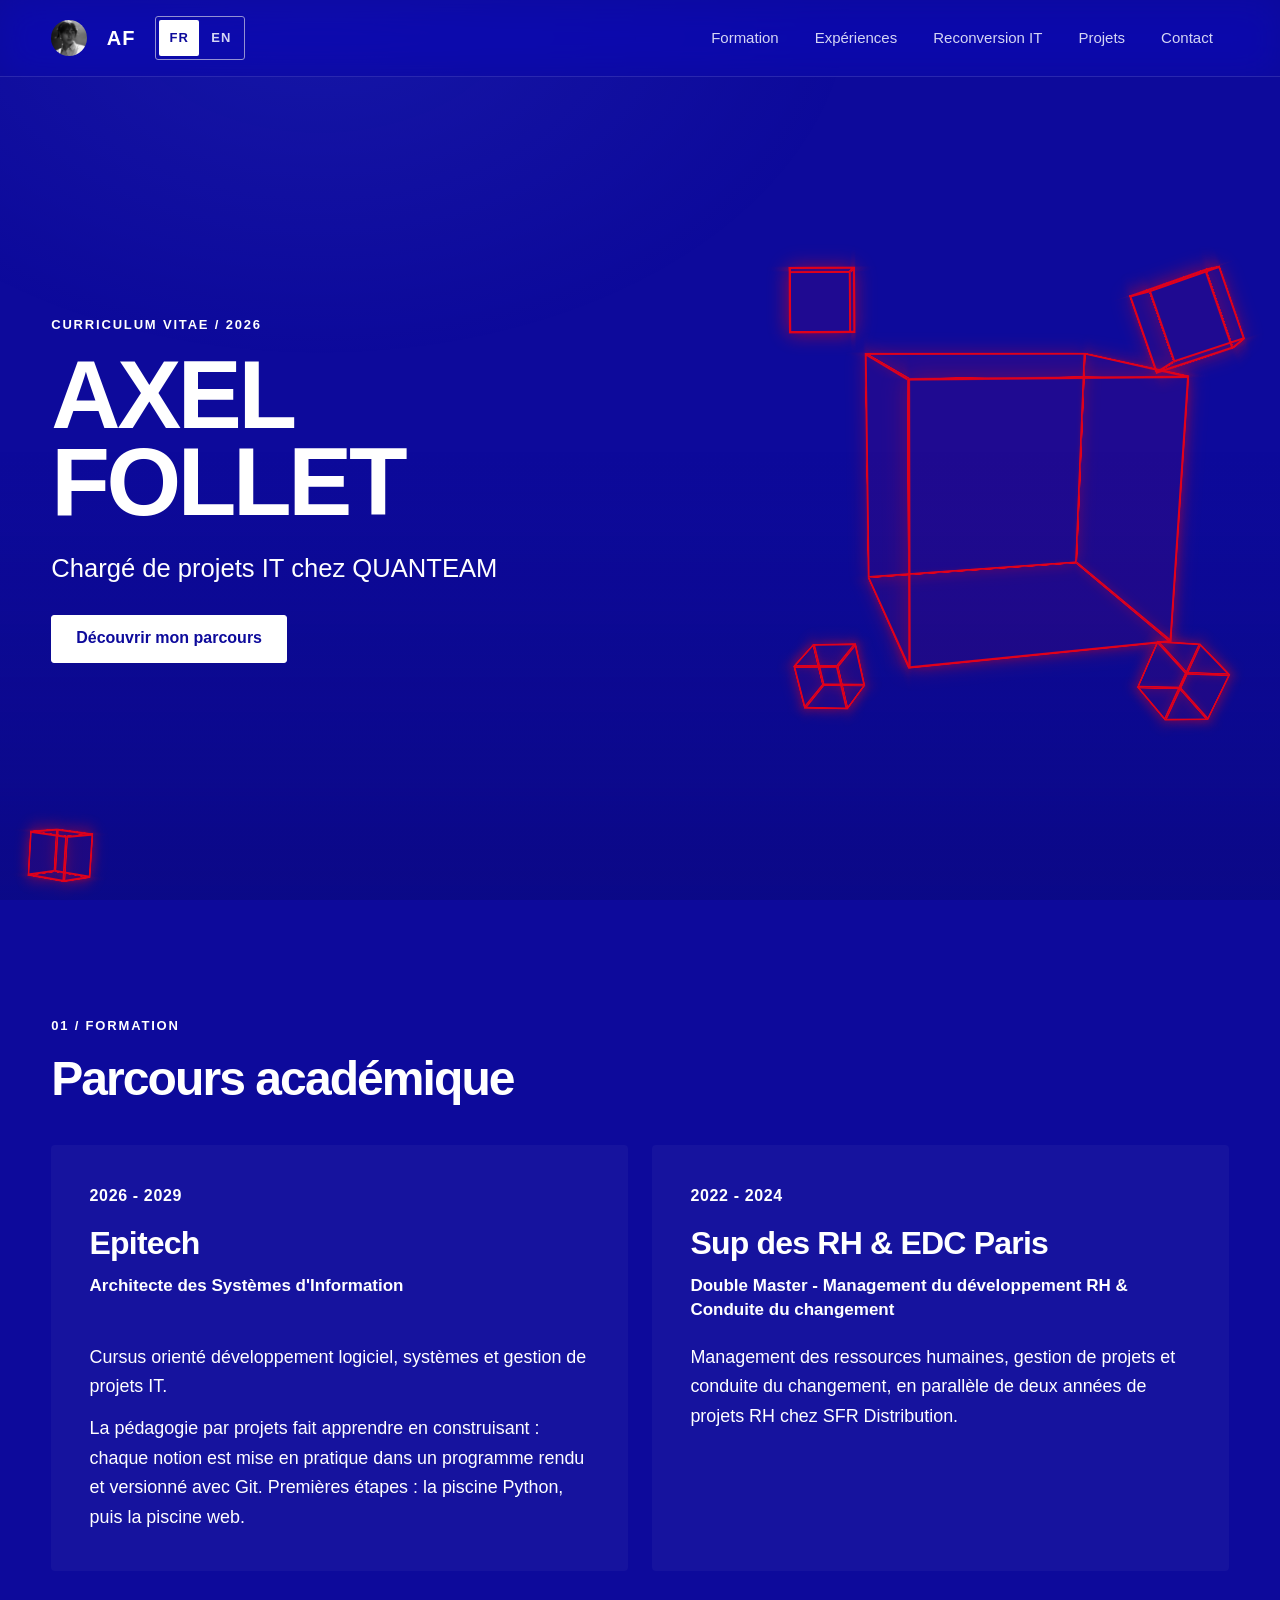
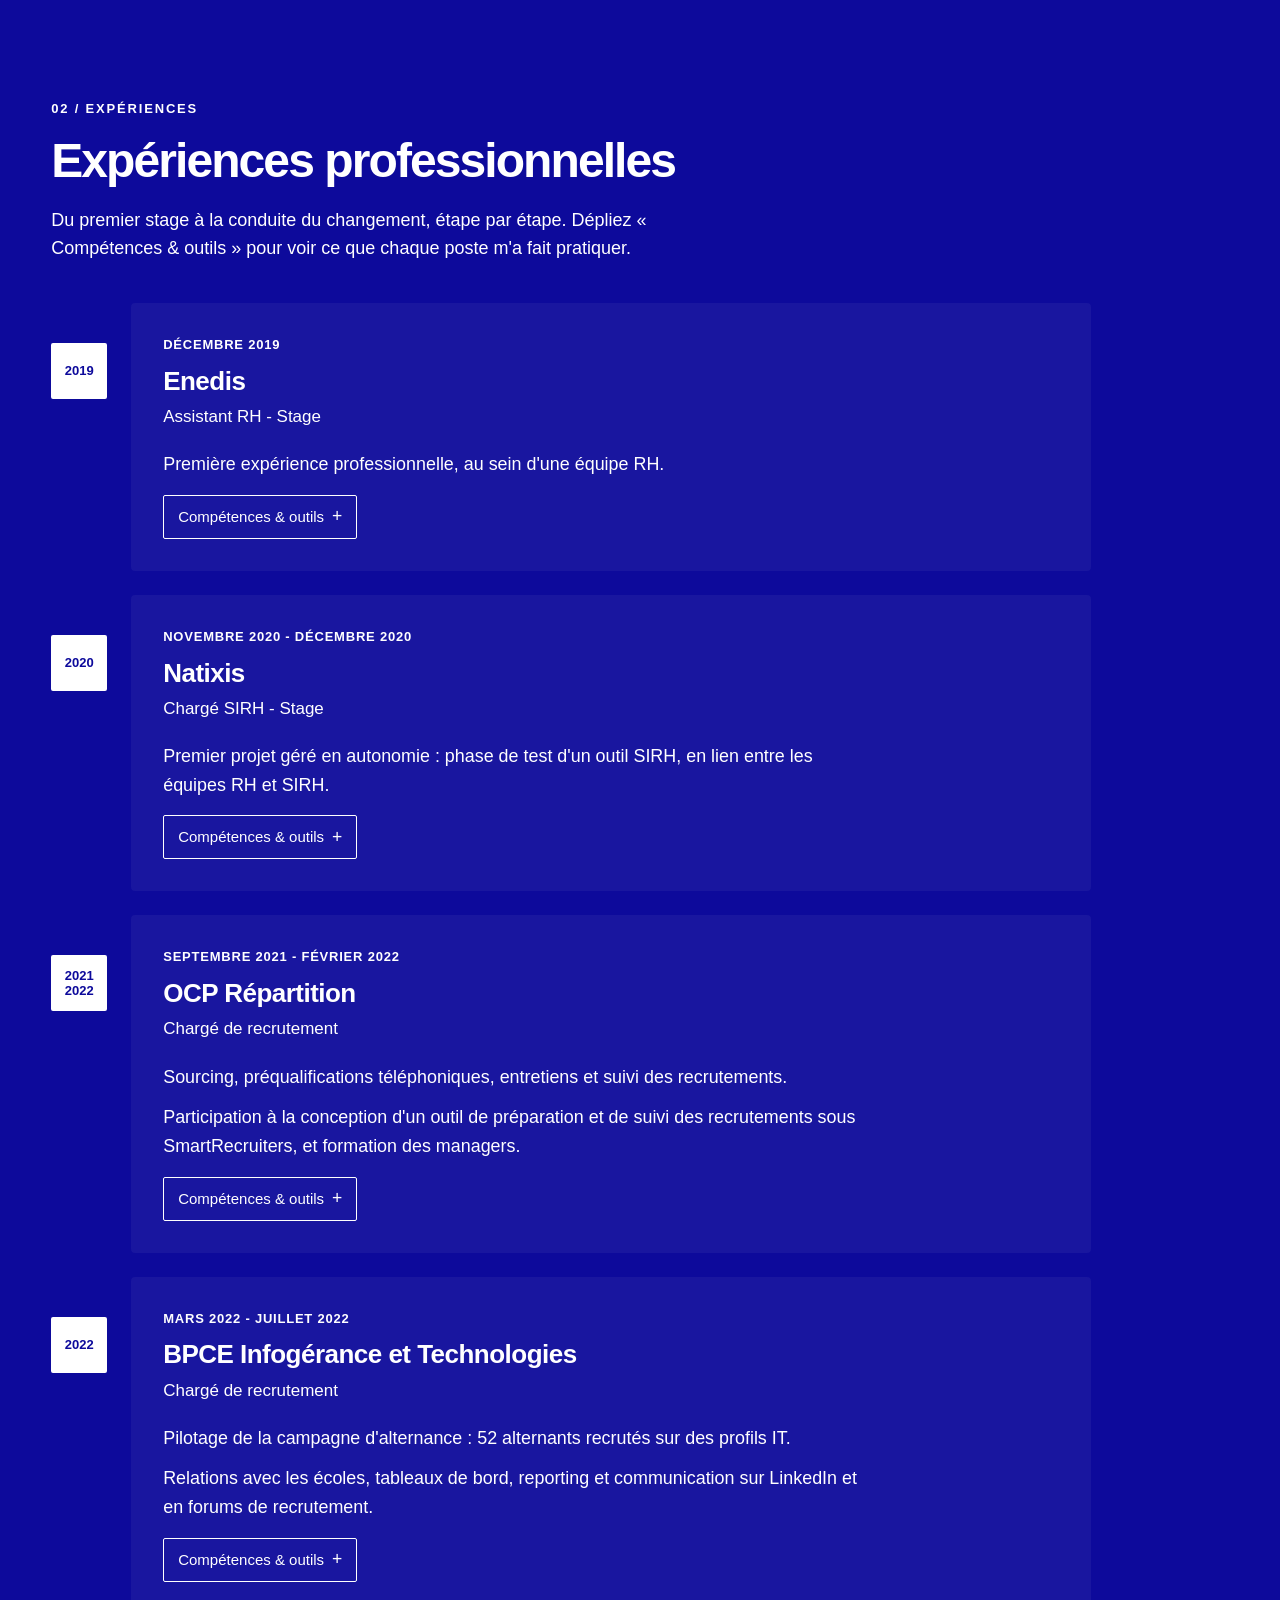
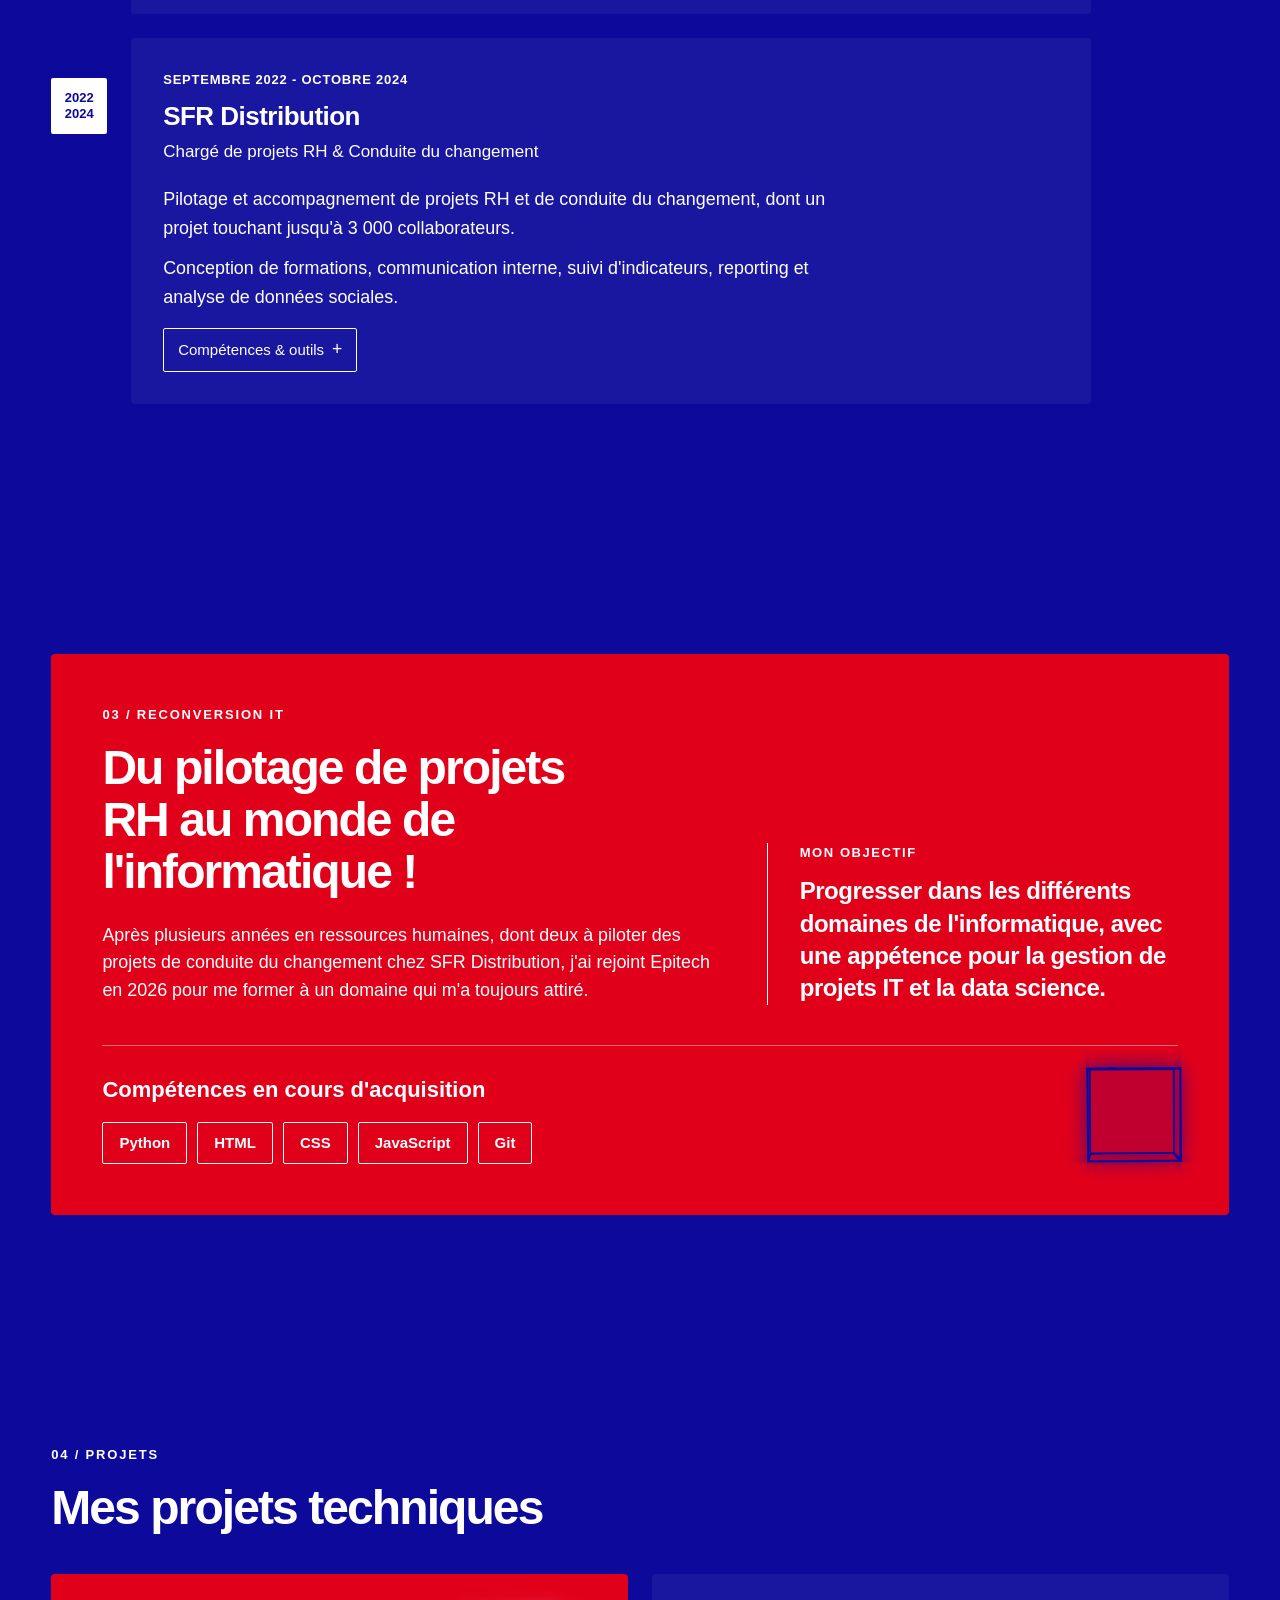
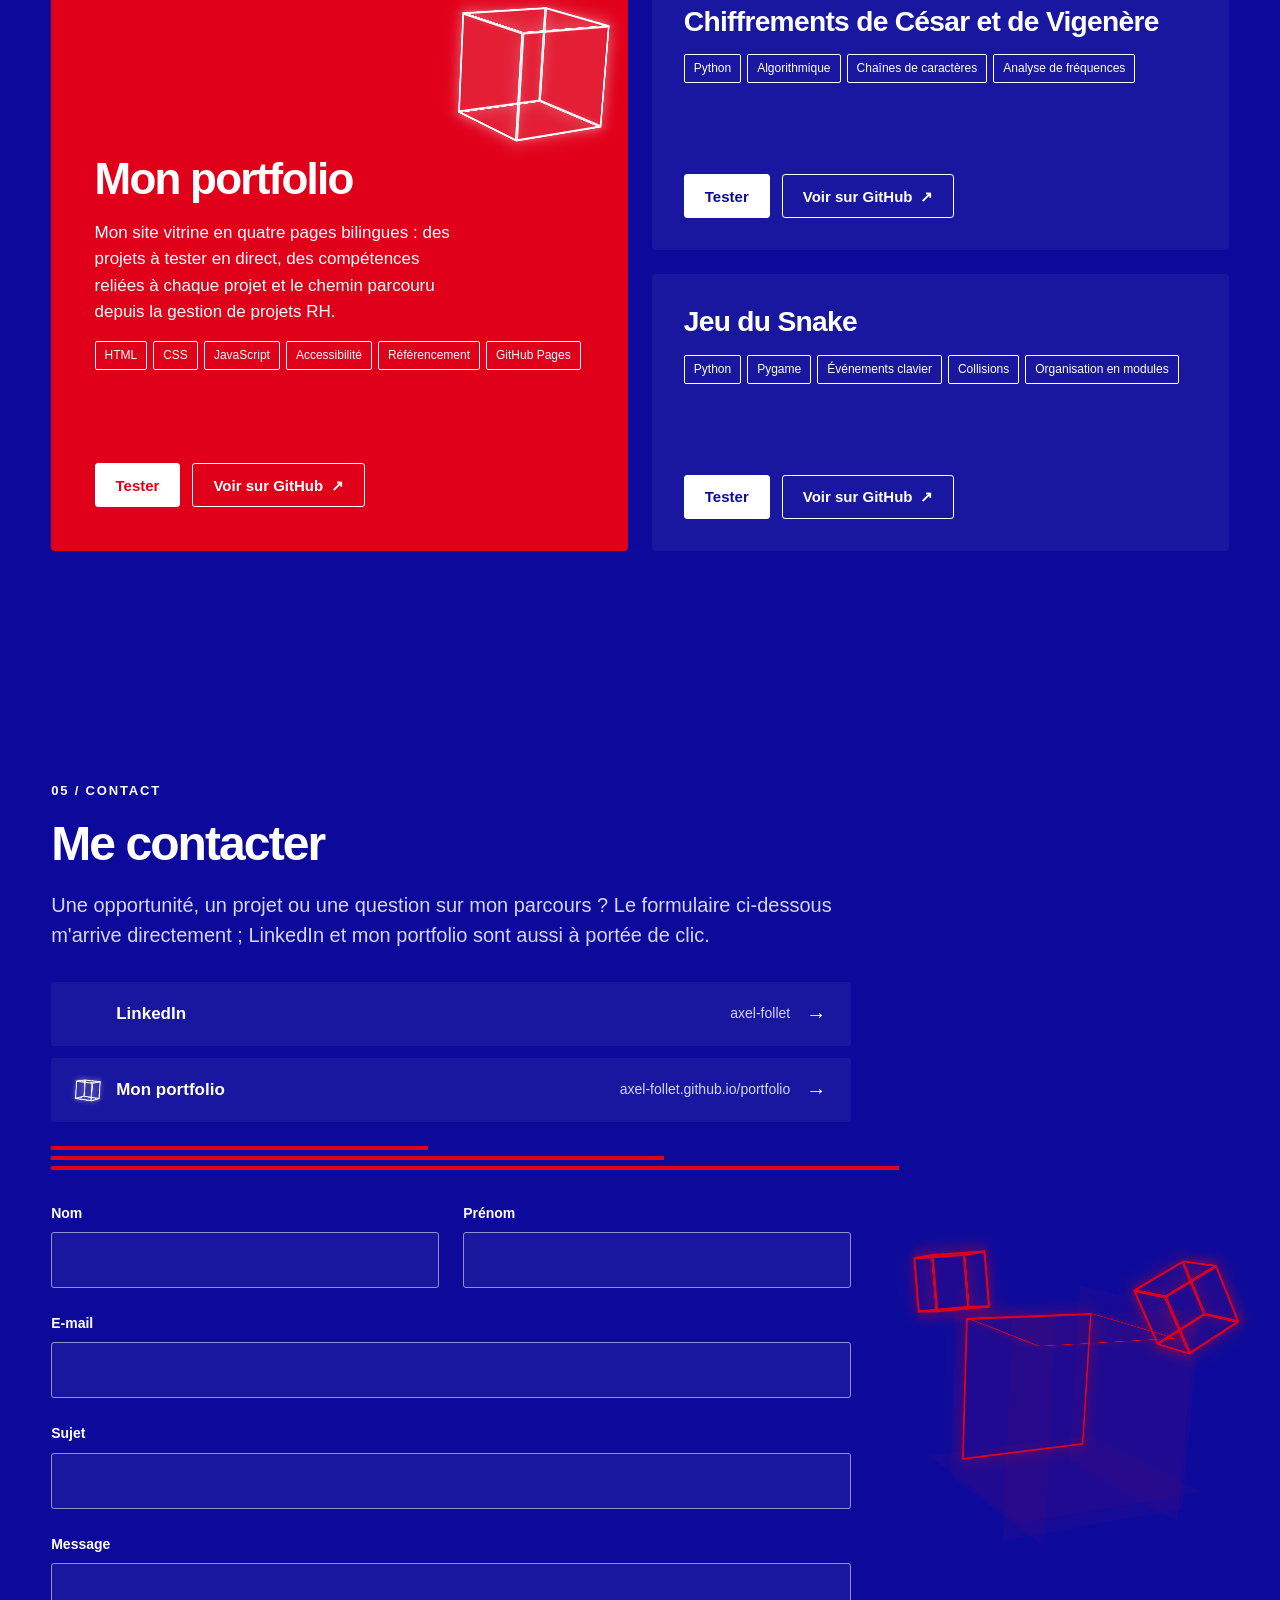
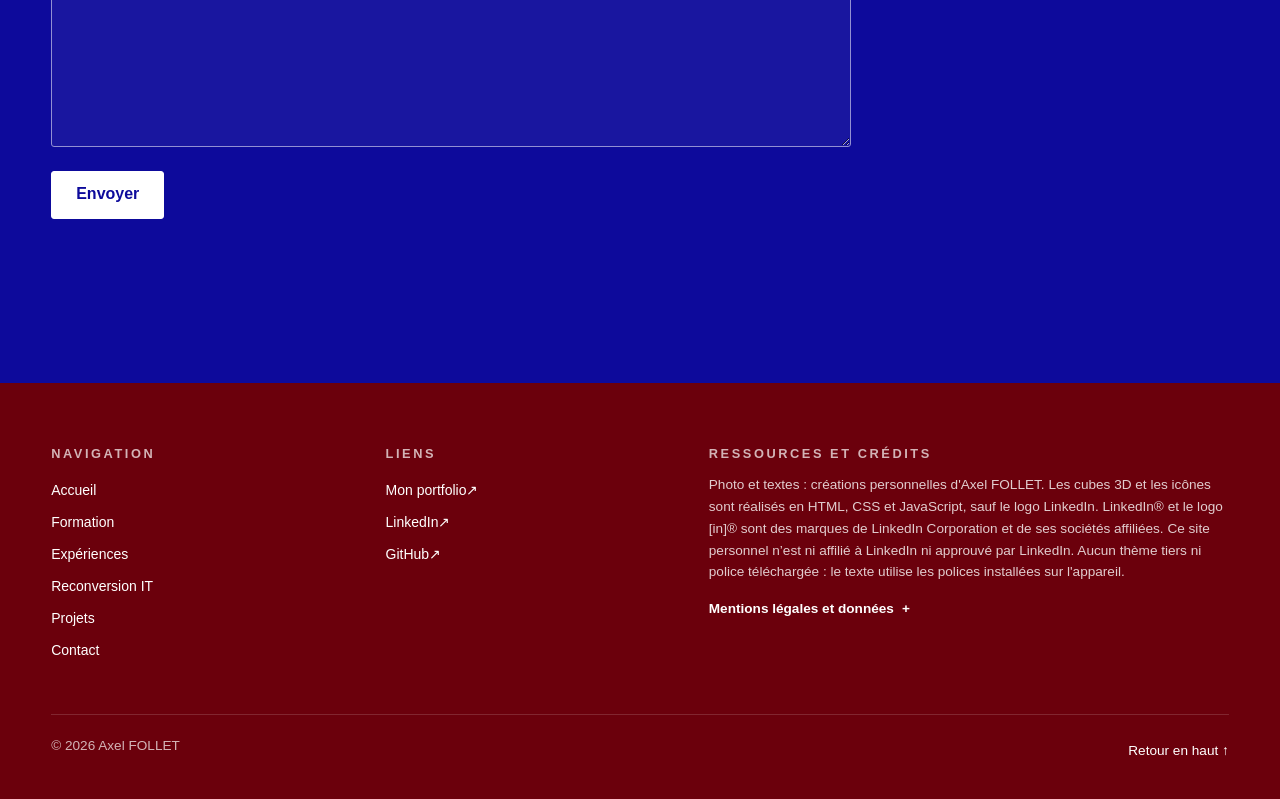
==== index.html @ 4ddd71fc "v3.0" ====
<!doctype html>
<html lang="fr">

<head>    <!-- Repères : les id servent aux ancres et à ARIA ; les classes BEM servent au style. Les attributs data-* transmettent des paramètres aux modules JavaScript. -->

    <meta charset="UTF-8">
    <meta name="viewport" content="width=device-width, initial-scale=1.0">

    <!-- Référencement : description, page canonique et version dans l'autre langue -->
    <meta name="description" content="CV d’Axel FOLLET : parcours de la gestion de projets RH vers l’informatique, expériences, compétences, projets et contact.">
    <meta name="author" content="Axel FOLLET">
    <link rel="icon" href="assets/images/favicon.svg" type="image/svg+xml">
    <link rel="canonical" href="https://axel-follet.github.io/website_resume/index.html">
    <link rel="alternate" hreflang="fr" href="https://axel-follet.github.io/website_resume/index.html">
    <link rel="alternate" hreflang="en" href="https://axel-follet.github.io/website_resume/index-en.html">

    <!-- Aperçu lors du partage du lien (Open Graph) -->
    <meta property="og:type" content="website">
    <meta property="og:title" content="Axel FOLLET | Curriculum Vitae">
    <meta property="og:description" content="CV d’Axel FOLLET : parcours de la gestion de projets RH vers l’informatique, expériences, compétences, projets et contact.">
    <meta property="og:url" content="https://axel-follet.github.io/website_resume/index.html">
    <meta property="og:image" content="https://axel-follet.github.io/website_resume/assets/images/share.png">
    <meta property="og:image:width" content="1200">
    <meta property="og:image:height" content="630">
    <meta property="og:image:alt" content="CV d'Axel FOLLET : Des projets RH aux projets IT : même rigueur, nouveaux outils.">
    <meta name="twitter:card" content="summary_large_image">

    <!-- Ordre de la cascade : base, composants, adaptations responsive, fenêtre des jeux, puis préférences d'accessibilité. -->
    <link rel="stylesheet" href="css/base.css">
    <link rel="stylesheet" href="css/buttons.css">
    <link rel="stylesheet" href="css/navigation.css">
    <link rel="stylesheet" href="css/home.css">
    <link rel="stylesheet" href="css/cubes.css">
    <link rel="stylesheet" href="css/education.css">
    <link rel="stylesheet" href="css/experience.css">
    <link rel="stylesheet" href="css/career.css">
    <link rel="stylesheet" href="css/projects.css">
    <link rel="stylesheet" href="css/contact.css">
    <link rel="stylesheet" href="css/human-check.css">
    <link rel="stylesheet" href="css/footer.css">
    <link rel="stylesheet" href="css/responsive.css">
    <link rel="stylesheet" href="css/game-modal.css" media="(min-width: 1025px)">
    <link rel="stylesheet" href="css/preferences.css">
    <!-- type=module active import/export et attend l'analyse du HTML ; main.js initialise les interactions des deux langues. -->
    <script type="module" src="js/main.js"></script>

    <title>Axel FOLLET | Curriculum Vitae</title>
</head>

<body class="page">

    <!-- Lien caché qui apparaît au premier appui sur Tab : saute la navigation -->
    <a class="skip-link" href="#main">Aller au contenu</a>

    <!-- -------------------- NAVIGATION -------------------- -->

    <header class="site-header">

        <!-- Le bouton met à jour aria-expanded ; aria-controls désigne le conteneur des liens. navigation--open commande leur visibilité. -->
        <nav class="navigation">

            <button
                class="navigation__toggle"
                type="button"
                aria-label="Ouvrir le menu de navigation"
                aria-expanded="false"
                aria-controls="navigation-links"
            >
                <span class="navigation__toggle-icon" aria-hidden="true">
                    <span></span>
                    <span></span>
                    <span></span>
                </span>
            </button>

            <!-- Identité : photo + initiales + choix langue -->
            <div class="navigation__identity">

                <img
                    src="assets/images/profile-small.png"
                    alt="Photo de profil Axel FOLLET" width="80" height="80"
                >

                <a href="#home">AF</a>

                <div class="language-switch" role="group" aria-label="Choisir la langue">
                    <span class="language-switch__option language-switch__option--active" lang="fr" aria-current="true">FR</span>
                    <a class="language-switch__option" href="index-en.html" hreflang="en" lang="en" aria-label="English">EN</a>

                </div>

            </div>


            <!-- Liens vers les différentes sections -->
            <div class="navigation__links" id="navigation-links">

                <a href="#formation">Formation</a>
                <a href="#experience">Expériences</a>
                <a href="#reconversion">Reconversion IT</a>
                <a href="#projects">Projets</a>
                <a href="#contact">Contact</a>

            </div>

        </nav>

    </header>


    <!-- -------------------- CONTENU PRINCIPAL -------------------- -->

    <main id="main">


        <!-- -------------------- ACCUEIL -------------------- -->

        <section id="home" class="home">

            <!-- Partie texte principale -->
            <div class="home__text">

                <p class="eyebrow">CURRICULUM VITAE / 2026</p>

                <h1>
                    Axel<br>
                    FOLLET
                </h1>

                <h2>
                    Chargé de projets IT chez QUANTEAM
                </h2>


                <div class="button-group">
                    <a class="button button--primary" href="#formation">Découvrir mon parcours</a>
                </div>

            </div>


            <!-- -------------------- FIGURE 3D ACCUEIL -------------------- -->

            <!-- Les cubes combinent un bloc réutilisable, ses variantes de taille/couleur et son placement. data-speed fixe la vitesse et data-phase l'orientation initiale ; JavaScript crée les six faces. -->
            <div class="home__cubes">

                <!-- Cube principal -->
                <button
                    class="cube cube--large cube--red home__cube--main home__cube"
                    type="button"
                    aria-label="Faire tourner le cube principal"
                    data-speed="16"
                    data-phase="0"
                ></button>


                <!-- Petits cubes autour du cube principal -->
                <span
                    class="cube cube--small cube--red home__cube--satellite-1 home__cube"
                    aria-hidden="true"
                    data-speed="21"
                    data-phase="70"
                ></span>

                <span
                    class="cube cube--small cube--red home__cube--satellite-2 home__cube"
                    aria-hidden="true"
                    data-speed="18"
                    data-phase="150"
                ></span>

                <span
                    class="cube cube--tiny cube--red home__cube--satellite-3 home__cube"
                    aria-hidden="true"
                    data-speed="23"
                    data-phase="220"
                ></span>

                <span
                    class="cube cube--tiny cube--red home__cube--satellite-4 home__cube"
                    aria-hidden="true"
                    data-speed="19"
                    data-phase="290"
                ></span>

            </div>


            <!-- Cube de transition, en bas à gauche de la section -->
            <span
                class="cube cube--tiny cube--red cube--transition"
                aria-hidden="true"
                data-speed="13"
                data-phase="40"
            ></span>

        </section>


        <!-- -------------------- FORMATION -------------------- -->

        <section id="formation" class="education">



            <p class="eyebrow">01 / FORMATION</p>

            <h2 class="section-title">Parcours académique</h2>

            <div class="education__list">

                <article class="education__card">

                    <p class="education__date">2026 - 2029</p>

                    <h3 class="education__school">Epitech</h3>

                    <p class="education__degree">Architecte des Systèmes d'Information</p>

                    <p class="education__text">
                        Cursus orienté développement logiciel, systèmes et gestion de projets IT.
                    </p>

                    <p class="education__text">
                        La pédagogie par projets fait apprendre en construisant : chaque notion est mise en pratique dans un programme rendu et versionné avec Git. Premières étapes : la piscine Python, puis la piscine web.
                    </p>

                </article>

                <article class="education__card">

                    <p class="education__date">2022 - 2024</p>

                    <h3 class="education__school">Sup des RH & EDC Paris</h3>

                    <p class="education__degree">Double Master - Management du développement RH & Conduite du changement</p>

                    <p class="education__text">
                        Management des ressources humaines, gestion de projets et conduite du changement, en parallèle de deux années de projets RH chez SFR Distribution.
                    </p>

                </article>

            </div>


            <!-- Cube de transition, en bas à gauche de la section -->
            <span
                class="cube cube--tiny cube--red cube--transition"
                aria-hidden="true"
                data-speed="14"
                data-phase="180"
            ></span>

        </section>


        <!-- -------------------- EXPÉRIENCES -------------------- -->

        <section id="experience" class="experience">



            <p class="eyebrow">02 / EXPÉRIENCES</p>

            <h2 class="section-title">Expériences professionnelles</h2>

            <p class="section-intro">
                Du premier stage à la conduite du changement, étape par étape. Dépliez « Compétences & outils » pour voir ce que chaque poste m'a fait pratiquer.
            </p>

            <!-- Frise chronologique, comme la progression du portfolio : la flèche descend au fil du défilement (timeline.js). Chaque carré porte l'année de début, et celle de fin si elle diffère. -->
            <ol class="timeline">

                <li class="timeline__step" id="experience-enedis">

                    <span class="timeline__number" aria-hidden="true">2019</span>

                    <article class="timeline__content">

                        <p class="timeline__date">Décembre 2019</p>

                        <h3 class="timeline__title">Enedis</h3>

                        <p class="timeline__role">Assistant RH - Stage</p>

                        <p class="timeline__text">
                            Première expérience professionnelle, au sein d'une équipe RH.
                        </p>

                        <!-- Le bouton déplie la liste qu'il désigne (aria-controls) ; experience.js tient aria-expanded à jour. -->
                        <button class="timeline__toggle" type="button" aria-expanded="false" aria-controls="skills-enedis">Compétences & outils</button>

                        <ul class="timeline__skills" id="skills-enedis" hidden>
                            <li>Première expérience professionnelle</li>
                            <li>Insertion au domaine RH</li>
                        </ul>

                    </article>

                </li>

                <li class="timeline__step" id="experience-natixis">

                    <span class="timeline__number" aria-hidden="true">2020</span>

                    <article class="timeline__content">

                        <p class="timeline__date">Novembre 2020 - Décembre 2020</p>

                        <h3 class="timeline__title">Natixis</h3>

                        <p class="timeline__role">Chargé SIRH - Stage</p>

                        <p class="timeline__text">
                            Premier projet géré en autonomie : phase de test d'un outil SIRH, en lien entre les équipes RH et SIRH.
                        </p>

                        <!-- Le bouton déplie la liste qu'il désigne (aria-controls) ; experience.js tient aria-expanded à jour. -->
                        <button class="timeline__toggle" type="button" aria-expanded="false" aria-controls="skills-natixis">Compétences & outils</button>

                        <ul class="timeline__skills" id="skills-natixis" hidden>
                            <li>Premier projet géré en autonomie</li>
                            <li>Compréhension d'une phase test dans la création d'un outil</li>
                            <li>Lien entre l'équipe RH et SIRH</li>
                        </ul>

                    </article>

                </li>

                <li class="timeline__step" id="experience-ocp">

                    <span class="timeline__number" aria-hidden="true"><span>2021</span><span>2022</span></span>

                    <article class="timeline__content">

                        <p class="timeline__date">Septembre 2021 - Février 2022</p>

                        <h3 class="timeline__title">OCP Répartition</h3>

                        <p class="timeline__role">Chargé de recrutement</p>

                        <p class="timeline__text">
                            Sourcing, préqualifications téléphoniques, entretiens et suivi des recrutements.
                        </p>

                        <p class="timeline__text">
                            Participation à la conception d'un outil de préparation et de suivi des recrutements sous SmartRecruiters, et formation des managers.
                        </p>

                        <!-- Le bouton déplie la liste qu'il désigne (aria-controls) ; experience.js tient aria-expanded à jour. -->
                        <button class="timeline__toggle" type="button" aria-expanded="false" aria-controls="skills-ocp">Compétences & outils</button>

                        <ul class="timeline__skills" id="skills-ocp" hidden>
                            <li>Sourcing</li>
                            <li>SmartRecruiters</li>
                            <li>APEC</li>
                            <li>Pôle Emploi</li>
                            <li>Entretiens téléphoniques</li>
                            <li>Entretiens Microsoft Teams</li>
                            <li>Suivi des recrutements</li>
                            <li>Gestion administrative</li>
                            <li>Formation des managers</li>
                        </ul>

                    </article>

                </li>

                <li class="timeline__step" id="experience-bpce">

                    <span class="timeline__number" aria-hidden="true">2022</span>

                    <article class="timeline__content">

                        <p class="timeline__date">Mars 2022 - Juillet 2022</p>

                        <h3 class="timeline__title">BPCE Infogérance et Technologies</h3>

                        <p class="timeline__role">Chargé de recrutement</p>

                        <p class="timeline__text">
                            Pilotage de la campagne d'alternance : 52 alternants recrutés sur des profils IT.
                        </p>

                        <p class="timeline__text">
                            Relations avec les écoles, tableaux de bord, reporting et communication sur LinkedIn et en forums de recrutement.
                        </p>

                        <!-- Le bouton déplie la liste qu'il désigne (aria-controls) ; experience.js tient aria-expanded à jour. -->
                        <button class="timeline__toggle" type="button" aria-expanded="false" aria-controls="skills-bpce">Compétences & outils</button>

                        <ul class="timeline__skills" id="skills-bpce" hidden>
                            <li>Gestion de campagne d’alternance</li>
                            <li>Recrutement IT</li>
                            <li>Travail en autonomie</li>
                            <li>Communication LinkedIn</li>
                            <li>Tableaux de bord</li>
                            <li>Reporting</li>
                            <li>Coordination avec les écoles</li>
                            <li>Gestion administrative</li>
                            <li>Forums recrutement</li>
                        </ul>

                    </article>

                </li>

                <li class="timeline__step" id="experience-sfr">

                    <span class="timeline__number" aria-hidden="true"><span>2022</span><span>2024</span></span>

                    <article class="timeline__content">

                        <p class="timeline__date">Septembre 2022 - Octobre 2024</p>

                        <h3 class="timeline__title">SFR Distribution</h3>

                        <p class="timeline__role">Chargé de projets RH & Conduite du changement</p>

                        <p class="timeline__text">
                            Pilotage et accompagnement de projets RH et de conduite du changement, dont un projet touchant jusqu'à 3 000 collaborateurs.
                        </p>

                        <p class="timeline__text">
                            Conception de formations, communication interne, suivi d'indicateurs, reporting et analyse de données sociales.
                        </p>

                        <!-- Le bouton déplie la liste qu'il désigne (aria-controls) ; experience.js tient aria-expanded à jour. -->
                        <button class="timeline__toggle" type="button" aria-expanded="false" aria-controls="skills-sfr">Compétences & outils</button>

                        <ul class="timeline__skills" id="skills-sfr" hidden>
                            <li>Gestion de projets</li>
                            <li>Conduite du changement</li>
                            <li>Communication et diplomatie</li>
                            <li>Conception de formations</li>
                            <li>CapCut</li>
                            <li>Caption</li>
                            <li>edit2Emotions</li>
                            <li>Suivi d'indicateurs</li>
                            <li>Reporting</li>
                            <li>Analyse de données sociales</li>
                        </ul>

                    </article>

                </li>

            </ol>


            <!-- Cube de transition, en bas à gauche de la section -->
            <span
                class="cube cube--tiny cube--red cube--transition"
                aria-hidden="true"
                data-speed="13"
                data-phase="310"
            ></span>

        </section>


        <!-- -------------------- RECONVERSION IT -------------------- -->

        <section id="reconversion" class="career">

            <div class="career__banner">

                <p class="career__number eyebrow">
                    03 / RECONVERSION IT
                </p>




                <!-- -------------------- INTRODUCTION -------------------- -->

                <!-- Deux colonnes : le parcours à gauche, l'objectif à droite -->
                <div class="career__intro">

                    <div class="career__story">

                    <h2>
                        Du pilotage de projets RH
                        au monde de l'informatique !
                    </h2>

                    <p>
                        Après plusieurs années en ressources humaines, dont deux à piloter des projets de conduite du changement chez SFR Distribution, j'ai rejoint Epitech en 2026 pour me former à un domaine qui m'a toujours attiré.
                    </p>

                    </div>

                    <div class="career__goal">

                        <p class="career__goal-label">Mon objectif</p>

                        <p class="career__goal-text">
                            Progresser dans les différents domaines de l'informatique, avec une appétence pour la gestion de projets IT et la data science.
                        </p>

                    </div>

                </div>


                <!-- -------------------- COMPÉTENCES TECHNIQUES -------------------- -->

                <div class="career__skills skills">

                    <!-- Cube bleu -->
                    <span
                        class="cube cube--medium cube--blue career__cube"
                        aria-hidden="true"
                        data-speed="16"
                        data-phase="90"
                    ></span>


                    <h3>
                        Compétences en cours d'acquisition
                    </h3>


                    <ul class="skills__list">
                        <li>Python</li>
                        <li>HTML</li>
                        <li>CSS</li>
                        <li>JavaScript</li>
                        <li>Git</li>
                    </ul>

                </div>

            </div>


            <!-- Cube de transition, en bas à gauche de la section -->
            <span
                class="cube cube--tiny cube--red cube--transition"
                aria-hidden="true"
                data-speed="14"
                data-phase="200"
            ></span>

        </section>


        <!-- -------------------- PROJETS -------------------- -->

        <section id="projects" class="projects">

            <p class="eyebrow">04 / PROJETS</p>

            <h2 class="section-title">Mes projets techniques</h2>




            <!-- Grille des projets : le portfolio en grande carte carrée à gauche, deux cartes rectangulaires empilées à droite. Chaque carte garde les compétences utilisées, le code sur GitHub et un essai. -->
            <!-- Enveloppe : ses dimensions servent de repère aux unités cqw de la grille (projects.css). -->
            <div class="projects__layout">
            <div class="projects__grid">


                <!-- -------------------- PORTFOLIO -------------------- -->

                <article class="project-card project-card--featured">

                    <span class="cube cube--white project-card__cube" aria-hidden="true" data-speed="16" data-phase="35"></span>

                    <h3>Mon portfolio</h3>

                    <p class="project-card__text">
                        Mon site vitrine en quatre pages bilingues : des projets à tester en direct, des compétences reliées à chaque projet et le chemin parcouru depuis la gestion de projets RH.
                    </p>

                    <ul class="project-card__tags" aria-label="Compétences utilisées">
                        <li>HTML</li>
                        <li>CSS</li>
                        <li>JavaScript</li>
                        <li>Accessibilité</li>
                        <li>Référencement</li>
                        <li>GitHub Pages</li>
                    </ul>

                    <div class="project-card__actions">
                        <a
                            class="button project-card__action project-card__link"
                            href="https://github.com/Axel-FOLLET/portfolio"
                            target="_blank"
                            rel="noopener noreferrer"
                        >Voir sur GitHub<span class="visually-hidden"> : Mon portfolio (nouvel onglet)</span></a>
                        <a
                            class="button button--primary project-card__action"
                            href="https://axel-follet.github.io/portfolio/"
                            target="_blank"
                            rel="noopener noreferrer"
                        >Tester<span class="visually-hidden"> : Mon portfolio (nouvel onglet)</span></a>
                    </div>

                </article>


                <!-- -------------------- CHIFFREMENTS -------------------- -->

                <article class="project-card">

                    <h3>Chiffrements de César et de Vigenère</h3>

                    <ul class="project-card__tags" aria-label="Compétences utilisées">
                        <li>Python</li>
                        <li>Algorithmique</li>
                        <li>Chaînes de caractères</li>
                        <li>Analyse de fréquences</li>
                    </ul>

                    <div class="project-card__actions">
                        <a
                            class="button project-card__action project-card__link"
                            href="https://github.com/Axel-FOLLET/Axou/tree/main/piscine_python/chiffrement"
                            target="_blank"
                            rel="noopener noreferrer"
                        >Voir sur GitHub<span class="visually-hidden"> : Chiffrements de César et de Vigenère (nouvel onglet)</span></a>
                        <a
                            class="button button--primary project-card__action"
                            href="https://axel-follet.github.io/portfolio/pages/projects.html#theme-algorithms"
                            target="_blank"
                            rel="noopener noreferrer"
                            aria-label="Tester la démo sur le portfolio (nouvel onglet)"
                        >Tester</a>
                    </div>

                </article>


                <!-- -------------------- SNAKE -------------------- -->

                <article class="project-card">

                    <h3>Jeu du Snake</h3>

                    <ul class="project-card__tags" aria-label="Compétences utilisées">
                        <li>Python</li>
                        <li>Pygame</li>
                        <li>Événements clavier</li>
                        <li>Collisions</li>
                        <li>Organisation en modules</li>
                    </ul>

                    <!-- Le jeu s'ouvre dans une fenêtre sur ordinateur ; sur téléphone, la mention le remplace. -->
                    <div class="project-card__actions">
                        <a
                            class="button project-card__action project-card__link"
                            href="https://github.com/Axel-FOLLET/Axou/tree/5f52f135fe0bb45800351c035b74ff3e00f64e5e/jeu_du_snake"
                            target="_blank"
                            rel="noopener noreferrer"
                        >Voir sur GitHub<span class="visually-hidden"> : Jeu du Snake (nouvel onglet)</span></a>
                        <button
                            class="button button--primary project-card__action project-card__play"
                            type="button"
                            data-game="snake"
                            data-game-title="Jeu du Snake"
                        >Tester</button>
                        <p class="project-card__note">Jouable sur ordinateur</p>
                    </div>

                </article>

            </div>
            </div>


            <!-- Cube de transition, en bas à gauche de la section -->
            <span
                class="cube cube--tiny cube--red cube--transition"
                aria-hidden="true"
                data-speed="13"
                data-phase="260"
            ></span>

        </section>


        <!-- -------------------- CONTACT -------------------- -->

        <section id="contact" class="contact">

            <p class="eyebrow">05 / CONTACT</p>

            <h2 class="section-title">Me contacter</h2>

            <p class="contact__intro">
                Une opportunité, un projet ou une question sur mon parcours ? Le formulaire ci-dessous m'arrive directement ; LinkedIn et mon portfolio sont aussi à portée de clic.
            </p>


            <!-- -------------------- LINKEDIN -------------------- -->

            <div class="contact__links">

                <a
                    href="https://www.linkedin.com/in/axel-follet/"
                    target="_blank"
                    rel="noopener noreferrer"
                    class="contact-link"
                >

                    <img
                        class="contact-link__logo"
                        src="assets/images/linkedin-logo.png"
                        alt="" width="840" height="779" loading="lazy" decoding="async"
                    >

                    <span class="contact-link__label">LinkedIn</span>
                    <span class="contact-link__hint">axel-follet</span>

                </a>

                <a
                    href="https://axel-follet.github.io/portfolio/"
                    target="_blank"
                    rel="noopener noreferrer"
                    class="contact-link"
                >

                    <!-- Petit cube blanc animé à la place d'un logo -->
                    <span
                        class="cube cube--icon cube--white"
                        aria-hidden="true"
                        data-speed="40"
                        data-phase="60"
                    ></span>

                    <span class="contact-link__label">Mon portfolio</span>
                    <span class="contact-link__hint">axel-follet.github.io/portfolio</span>

                </a>

            </div>




            <!-- Trois barres d'accent, comme sur le portfolio -->
            <div class="bars" aria-hidden="true">
                <span class="bars__bar"></span>
                <span class="bars__bar"></span>
                <span class="bars__bar"></span>
            </div>


            <!-- -------------------- CONTENU CONTACT -------------------- -->

            <div class="contact__layout">


                <!-- Partie gauche -->
                <div class="contact__main">

                    <!-- -------------------- FORMULAIRE -------------------- -->

                    <form
                        class="contact-form"
                        action="https://formspree.io/f/xaenbdqw"
                        method="POST"
                    >

                        <div class="contact-form__name-row">

                            <!-- Nom -->
                            <div class="contact-form__field">

                                <label for="surname">
                                    Nom
                                </label>

                                <input
                                    class="contact-form__control"
                                    type="text"
                                    id="surname"
                                    name="surname"
                                    required
                                >

                            </div>


                            <!-- Prénom -->
                            <div class="contact-form__field">

                                <label for="name">
                                    Prénom
                                </label>

                                <input
                                    class="contact-form__control"
                                    type="text"
                                    id="name"
                                    name="name"
                                    required
                                >

                            </div>

                        </div>


                        <!-- Email -->
                        <div class="contact-form__field">

                            <label for="email">
                                E-mail
                            </label>

                            <input
                                class="contact-form__control"
                                type="email"
                                id="email"
                                name="email"
                                required
                            >

                        </div>


                        <!-- Sujet -->
                        <div class="contact-form__field">

                            <label for="subject">
                                Sujet
                            </label>

                            <input
                                class="contact-form__control"
                                type="text"
                                id="subject"
                                name="subject"
                                required
                            >

                        </div>


                        <!-- Message -->
                        <div class="contact-form__field">

                            <label for="message">
                                Message
                            </label>

                            <textarea
                                class="contact-form__control"
                                id="message"
                                name="message"
                                rows="6"
                                required
                            ></textarea>

                        </div>


                        <!-- Champ piège contre les robots : invisible pour les visiteurs, Formspree rejette l'envoi s'il est rempli -->
                        <input class="contact-form__trap" type="text" name="_gotcha" tabindex="-1" autocomplete="off" aria-hidden="true">


                        <button type="submit" class="button button--primary contact-form__submit">
                            Envoyer
                        </button>


                        <!-- Message d'état rempli par contact-form.js : envoi, réussite ou erreur. -->
                        <p class="contact-form__status" role="status"></p>

                    </form>

                </div>


                <!-- -------------------- FIGURE 3D CONTACT -------------------- -->

                <div class="contact__cubes">

                    <button
                        class="cube cube--large cube--red contact__cube--main contact__cube"
                        type="button"
                        aria-label="Faire tourner le cube principal"
                        data-speed="15"
                        data-phase="30"
                    ></button>

                    <span
                        class="cube cube--small cube--red contact__cube--satellite-1 contact__cube"
                        aria-hidden="true"
                        data-speed="20"
                        data-phase="110"
                    ></span>

                    <span
                        class="cube cube--small cube--red contact__cube--satellite-2 contact__cube"
                        aria-hidden="true"
                        data-speed="18"
                        data-phase="210"
                    ></span>

                    <span
                        class="cube cube--tiny cube--red contact__cube--satellite-3 contact__cube"
                        aria-hidden="true"
                        data-speed="21"
                        data-phase="300"
                    ></span>

                </div>

            </div>


            <!-- Cube de transition, en bas à gauche de la section -->
            <span
                class="cube cube--tiny cube--red cube--transition"
                aria-hidden="true"
                data-speed="13"
                data-phase="330"
            ></span>

        </section>

    </main>


    <!-- -------------------- PIED DE PAGE -------------------- -->

    <footer class="footer">

        <div class="footer__row">

            <div>
                <h2 class="footer__title">Navigation</h2>
                <ul class="footer__list">
                    <li><a href="#home">Accueil</a></li>
                    <li><a href="#formation">Formation</a></li>
                    <li><a href="#experience">Expériences</a></li>
                    <li><a href="#reconversion">Reconversion IT</a></li>
                    <li><a href="#projects">Projets</a></li>
                    <li><a href="#contact">Contact</a></li>
                </ul>
            </div>

            <div>
                <h2 class="footer__title">Liens</h2>
                <ul class="footer__list">
                    <li><a class="footer__external" href="https://axel-follet.github.io/portfolio/" target="_blank" rel="noopener noreferrer">Mon portfolio<span class="visually-hidden"> (nouvel onglet)</span></a></li>
                    <li><a class="footer__external" href="https://www.linkedin.com/in/axel-follet/" target="_blank" rel="noopener noreferrer">LinkedIn<span class="visually-hidden"> (nouvel onglet)</span></a></li>
                    <li><a class="footer__external" href="https://github.com/Axel-FOLLET" target="_blank" rel="noopener noreferrer">GitHub<span class="visually-hidden"> (nouvel onglet)</span></a></li>
                </ul>
            </div>

            <div>
                <h2 class="footer__title">Ressources et crédits</h2>
                <p class="footer__credits">
                    Photo et textes : créations personnelles d'Axel FOLLET. Les cubes 3D et les icônes sont réalisés en HTML, CSS et JavaScript, sauf le logo LinkedIn. LinkedIn® et le logo [in]® sont des marques de LinkedIn Corporation et de ses sociétés affiliées. Ce site personnel n’est ni affilié à LinkedIn ni approuvé par LinkedIn. Aucun thème tiers ni police téléchargée : le texte utilise les polices installées sur l'appareil.
                </p>
                <details class="footer__legal">
                    <summary class="footer__legal-toggle">Mentions légales et données</summary>
                    <p><strong>Éditeur :</strong> Axel FOLLET, site personnel non professionnel. Contact : formulaire du site ou LinkedIn.</p>
                    <p><strong>Hébergeur :</strong> GitHub, Inc., 88 Colin P. Kelly Jr. Street, San Francisco, CA 94107, États-Unis.</p>
                    <p><strong>Formulaire de contact :</strong> vos nom, prénom, e-mail, sujet et message servent uniquement à vous répondre. Ils transitent par Formspree, service situé aux États-Unis, et sont supprimés 12 mois après notre dernier échange. Vous pouvez demander à y accéder, à les corriger ou à les supprimer par le formulaire ou LinkedIn, et adresser une réclamation à la <a href="https://www.cnil.fr/fr/plaintes" target="_blank" rel="noopener noreferrer">CNIL</a>.</p>
                    <p><strong>Navigateur :</strong> aucun cookie ni mesure d'audience. Le site garde seulement sur votre appareil vos records de Snake et du Pendu, ainsi que la réponse à la protection anti-robot du formulaire jusqu'à la fermeture de l'onglet.</p>
                </details>
            </div>

        </div>

        <!-- Dernière ligne : droits à gauche, retour en haut à droite -->
        <div class="footer__bottom">
            <p class="footer__copyright">&copy; 2026 Axel FOLLET</p>
            <a class="footer__top" href="#home">Retour en haut ↑</a>
        </div>

    </footer>


    <!-- -------------------- FENÊTRE DES JEUX DESKTOP -------------------- -->

    <div
        id="game-modal"
        class="game-modal"
        aria-hidden="true"
    >
        <button
            class="game-modal__backdrop"
            type="button"
            data-game-close
            aria-label="Fermer le jeu"
        ></button>

        <div
            class="game-modal__dialog"
            role="dialog"
            aria-modal="true"
            aria-labelledby="game-modal-title"
        >
            <div class="game-modal__header">
                <h2 id="game-modal-title">Jeu</h2>

                <button
                    id="game-modal-close"
                    class="game-modal__close"
                    type="button"
                    data-game-close
                    aria-label="Fermer le jeu"
                >
                    ×
                </button>
            </div>

            <!-- L'iframe héberge son propre document et ses commandes clavier. Son adresse est choisie au clic ; about:blank décharge le jeu à la fermeture. -->
            <div class="game-modal__content">
                <iframe
                    id="game-frame"
                    title="Jeu jouable"
                    src="about:blank"
                 class="game-modal__frame"></iframe>
            </div>
        </div>
    </div>

</body>

</html>
---- css/base.css ----
/*
 * Base commune : jetons de design, gabarit des sections, police et fond.
 * BEM : bloc__element désigne une partie du bloc ; bloc--modificateur désigne une variante.
 */
/* -------------------- JETONS DE DESIGN -------------------- */

/*
 * Variables réutilisées par toutes les feuilles : changer une valeur ici l'applique partout.
 * Couleurs du site (bleu, rouge, blanc) et surfaces dérivées du bleu, un peu plus claires.
 * Le rouge sur le bleu n'atteint que 2,75:1 : il reste décoratif, jamais pour du texte ou un état.
 */
:root {
    color-scheme: dark;

    --color-bg: #0D0A9B;
    --color-surface: #19169F;
    --color-surface-raised: #2522A7;

    --color-red: #E1001A;

    --color-text: #FFFFFF;
    --color-text-muted: #D4D5F4;
    --color-on-light: #0D0A9B;

    /* Contour des champs et boutons secondaires : 3,8:1 sur les surfaces, lisible comme indicateur. */
    --border-control: #9290D3;
    --border-subtle: rgb(255 255 255 / 12%);

    /*
     * Arrondis à peine perceptibles : angles presque droits, boutons compris.
     * Seuls les vrais cercles (photo, pastilles de la frise) restent ronds (border-radius: 50%).
     */
    --radius-xs: 2px;
    --radius-sm: 2px;
    --radius-field: 3px;
    --radius-control: 3px;
    --radius-card: 4px;
    --radius-feature: 4px;
    --radius-pill: 3px;

    /* Pas d'ombre sous les cartes : sur ce bleu, elles donnaient un effet de panneaux flottants. */
    --shadow-card: none;
    --shadow-feature: none;

    --container: 1200px;
    --gutter: clamp(20px, 4vw, 56px);
    --section-space: clamp(72px, 9vw, 128px);
    --card-padding: clamp(24px, 3vw, 40px);
    --header-height: 76px;

    /* Même police que le portfolio : Avenir lorsqu'elle est installée, sinon Arial. */
    --font-sans: Avenir, "Avenir Next", Arial, sans-serif;

    --text-body: clamp(1rem, 0.96rem + 0.2vw, 1.125rem);
    --text-card: clamp(1.5rem, 1.2rem + 1vw, 2rem);
    --text-section: clamp(2.125rem, 1.4rem + 2.5vw, 3.5rem);

    --duration-fast: 160ms;
    --duration-ui: 240ms;
    --duration-reveal: 560ms;
    --ease-ui: cubic-bezier(0.2, 0, 0, 1);
    --ease-reveal: cubic-bezier(0.22, 1, 0.36, 1);
}


/* -------------------- BASE -------------------- */

* {
    /*
     * border-box inclut padding et bordures dans les dimensions annoncées.
     */
    box-sizing: border-box;
}


/*
 * scroll-padding-top : un lien vers une section s'arrête sous l'en-tête collant, pas dessous.
 */
html {
    scroll-behavior: smooth;
    scroll-padding-top: var(--header-height);
}


body {
    margin: 0;

    background-color: var(--color-bg);
    color: var(--color-text);

    font-family: var(--font-sans);
    font-size: var(--text-body);
    line-height: 1.6;

    /* Lissage des polices sur Mac, comme les sites Apple */
    -webkit-font-smoothing: antialiased;

    overflow-x: hidden;
}


/*
 * Fond en relief, discret : un halo clair en haut à gauche et un bleu plus profond vers le bas.
 * position: fixed le garde immobile ; z-index: -1 le place sous le contenu.
 */
body::before {
    content: "";

    position: fixed;
    inset: 0;
    z-index: -1;

    background:
        radial-gradient(60vw 40vw at 25% 0%, rgb(90 110 255 / 12%), transparent 70%),
        linear-gradient(180deg, transparent 50%, rgb(9 7 107 / 40%));

    pointer-events: none;
}


h1,
h2,
h3 {
    line-height: 1.08;
}


/* Un <button> ou un champ n'hérite pas de la police : inherit l'aligne sur le texte. */
button,
input,
textarea,
select {
    font: inherit;
}


/* -------------------- GABARIT DES SECTIONS -------------------- */

/*
 * Toutes les sections partagent la même colonne centrée de 1200 px au plus.
 * max() choisit la plus grande marge : la gouttière, ou ce qu'il reste autour des 1200 px.
 */
.home,
.education,
.experience,
.career,
.projects,
.contact {
    position: relative;

    padding-block: var(--section-space);
    padding-inline: max(var(--gutter), (100% - var(--container)) / 2);
}


/* -------------------- BARRES D'ACCENT -------------------- */

/* Trois barres rouges fines, identiques aux barres bleues du portfolio */
.bars {
    display: flex;
    flex-direction: column;

    gap: 6px;

    margin: 24px 0 28px;
}


.bars__bar {
    display: block;

    height: 4px;

    background-color: var(--color-red);
}


.bars__bar:nth-child(1) {
    width: 32%;
}


.bars__bar:nth-child(2) {
    width: 52%;
}


.bars__bar:nth-child(3) {
    width: 72%;
}


@media (max-width: 1024px) {

    .bars__bar:nth-child(1) {
        width: 40%;
    }


    .bars__bar:nth-child(2) {
        width: 60%;
    }


    .bars__bar:nth-child(3) {
        width: 80%;
    }

}


/* -------------------- FOCUS CLAVIER -------------------- */

/*
 * Contour blanc et épais pour tout élément atteint au clavier.
 * :focus-visible ne s'affiche qu'au clavier, pas au clic de souris.
 */
a:focus-visible,
button:focus-visible,
select:focus-visible,
input:focus-visible,
textarea:focus-visible {
    outline: 3px solid white;
    outline-offset: 5px;
}


/* -------------------- SURTITRE, TITRE ET INTRODUCTION DE SECTION -------------------- */

/* Petit texte au-dessus des titres (« 01 / FORMATION ») */
.eyebrow {
    margin: 0 0 16px;

    color: white;

    font-size: 0.8125rem;
    font-weight: 600;
    letter-spacing: 0.14em;
}


.section-title {
    max-width: 30ch;

    margin: 0;

    font-size: var(--text-section);
    font-weight: 700;
    letter-spacing: -0.04em;
}


/* ch : largeur du caractère « 0 » ; 64ch garde des lignes faciles à suivre. */
.section-intro {
    max-width: 640px;

    margin: 20px 0 0;

    color: white;

    font-size: 1.125rem;
    line-height: 1.55;
}


/* Sur ordinateur, titres aux proportions du portfolio : moins massifs, plus nets. */
@media (min-width: 1025px) {

    .section-title {
        font-size: 3rem;
        line-height: 1.08;
    }

}


/* -------------------- APPARITION AU DÉFILEMENT -------------------- */

/*
 * Classes ajoutées par reveal.js : fondu et montée de 16 px, une seule fois.
 * translate: none à l'arrivée : la section ne garde pas de transformation.
 */
.reveal {
    opacity: 0;
    translate: 0 16px;

    transition:
        opacity var(--duration-reveal) var(--ease-reveal),
        translate var(--duration-reveal) var(--ease-reveal);
}


.reveal--visible {
    opacity: 1;
    translate: none;
}


/* -------------------- LIEN D'ÉVITEMENT -------------------- */

/*
 * Caché au-dessus de l'écran, il descend au premier appui sur Tab.
 * Il permet d'aller au contenu sans parcourir toute la navigation.
 */
.skip-link {
    position: absolute;

    top: -60px;
    left: 16px;

    z-index: 2000;

    padding: 10px 16px;

    border-radius: var(--radius-sm);

    background-color: white;
    color: var(--color-on-light);

    text-decoration: none;

    transition: top 0.2s ease;
}


.skip-link:focus {
    top: 12px;
}


/* -------------------- FENÊTRE DES JEUX -------------------- */

/*
 * Le jeu est réservé à l'ordinateur : game-modal.css n'est chargé qu'au-dessus de 1024 px
 * (attribut media du <link>), pour ne pas retarder l'affichage sur téléphone et tablette.
 * En dessous, la fenêtre reste masquée ici, dans un fichier toujours chargé.
 */
@media (max-width: 1024px) {

    .game-modal {
        display: none;
    }

}


/* -------------------- TEXTE POUR LECTEURS D'ÉCRAN -------------------- */

/*
 * Masqué à l'écran mais lu par les lecteurs d'écran : display: none le cacherait aussi pour eux.
 */
.visually-hidden {
    position: absolute;

    width: 1px;
    height: 1px;

    overflow: hidden;

    clip-path: inset(50%);
    white-space: nowrap;
}
---- css/buttons.css ----
/*
 * Boutons repris du portfolio : rectangle voilé à bordure blanche,
 * bleu nuit et légère montée au survol. Principal et secondaire ont le même poids.
 * BEM : bloc__element désigne une partie du bloc ; bloc--modificateur désigne une variante.
 */
/* -------------------- BOUTON -------------------- */

.button {
    display: inline-flex;
    align-items: center;
    justify-content: center;

    gap: 8px;

    min-height: 48px;

    padding: 12px 24px;

    border: 1px solid white;
    border-radius: var(--radius-pill);

    background-color: rgb(255 255 255 / 13%);
    color: white;

    font-size: 1rem;
    line-height: 1.3;
    text-align: center;
    text-decoration: none;

    cursor: pointer;

    /*
     * scale est indépendant de transform : l'appui et le survol se cumulent sans s'annuler.
     */
    transition:
        background-color 0.3s ease,
        transform 0.3s ease,
        scale 0.1s ease-out;
}


/* Retour immédiat à l'appui, utile sur écran tactile où le survol n'existe pas */
.button:active {
    scale: 0.97;
}


/* Bouton désactivé pendant une attente (envoi du formulaire) */
.button:disabled {
    cursor: wait;
    opacity: 0.6;
}


/*
 * Survol : bleu nuit, comme sur le portfolio. Le dégradé d'une seule couleur
 * pose un voile bleu sur un fond presque noir.
 */
.button:hover {
    background-color: #141422;
    background-image: linear-gradient(rgb(13 10 155 / 72%), rgb(13 10 155 / 72%));

    transform: translateY(-3px);
}


/*
 * Action principale (Découvrir, Tester, Envoyer) : plein blanc, texte bleu.
 * Déclarée après .button:hover, à spécificité égale : son survol l'emporte.
 */
.button--primary {
    background-color: white;
    color: var(--color-bg);

    font-weight: 600;
}


.button--primary:hover {
    background: rgb(255 255 255 / 88%);
}


/* -------------------- GROUPE DE BOUTONS -------------------- */

/* Boutons à la largeur de leur texte, côte à côte ; ils passent à la ligne si la place manque. */
.button-group {
    display: flex;
    flex-wrap: wrap;

    gap: 12px;

    margin-top: 32px;
}


.button-group > .button {
    flex: 0 1 auto;

    min-height: 48px;
}
---- css/navigation.css ----
/*
 * En-tête collant et navigation : barre compacte, liens en pilule sur ordinateur,
 * menu déroulant derrière un bouton sous 1024 px.
 * BEM : bloc__element désigne une partie du bloc ; bloc--modificateur désigne une variante.
 */
/* -------------------- EN-TÊTE -------------------- */

/*
 * Fond bleu légèrement transparent : le contenu défile dessous, flouté par backdrop-filter
 * (préfixe -webkit- pour Safari). Filet très discret en bas.
 */
.site-header {
    position: sticky;
    top: 0;
    z-index: 1000;

    width: 100%;

    border-bottom: 1px solid var(--border-subtle);

    background-color: rgb(13 10 155 / 80%);

    -webkit-backdrop-filter: blur(20px) saturate(160%);
    backdrop-filter: blur(20px) saturate(160%);

    transition: box-shadow var(--duration-ui) var(--ease-ui);
}


/* Navigateur sans flou : fond plein pour garder le texte lisible. */
@supports not ((backdrop-filter: blur(1px)) or (-webkit-backdrop-filter: blur(1px))) {
    .site-header {
        background-color: var(--color-bg);
    }
}


/* En-tête compact (navigation-menu.js, après quelques pixels de défilement) : barre plus basse, ombre douce. */
.site-header--compact {
    box-shadow: 0 8px 24px rgb(3 2 45 / 30%);
}


/*
 * Même colonne centrée que les sections : l'identité s'aligne sur les titres.
 */
.navigation {
    display: flex;
    align-items: center;
    justify-content: space-between;

    gap: 24px;

    min-height: var(--header-height);

    padding-inline: max(var(--gutter), (100% - var(--container)) / 2);

    transition: min-height var(--duration-ui) var(--ease-ui);
}


.site-header--compact .navigation {
    min-height: 60px;
}


/* -------------------- PHOTO + AF + LANGUE -------------------- */

.navigation__identity {
    display: flex;
    align-items: center;

    gap: 12px;
}


.navigation__identity img {
    width: 36px;
    height: 36px;

    /*
     * cover remplit le cadre en recadrant si nécessaire.
     */
    object-fit: cover;

    border-radius: 50%;

    transition:
        width var(--duration-ui) var(--ease-ui),
        height var(--duration-ui) var(--ease-ui);
}


.site-header--compact .navigation__identity img {
    width: 30px;
    height: 30px;
}


.navigation__identity a {
    display: inline-flex;
    align-items: center;
    justify-content: center;

    min-width: 44px;
    min-height: 44px;

    color: white;

    font-size: 1.25rem;
    font-weight: 700;
    letter-spacing: 0.06em;
    text-decoration: none;
}


/*
 * Choix de la langue : deux liens côte à côte, la langue active en plein blanc.
 * Ce sont de vrais liens vers l'autre version de la page : aucun JavaScript nécessaire.
 */
.language-switch {
    display: inline-flex;
    align-items: center;

    gap: 2px;

    padding: 3px;

    border: 1px solid var(--border-control);
    border-radius: var(--radius-field);
}


.language-switch .language-switch__option {
    display: inline-flex;
    align-items: center;
    justify-content: center;

    min-width: 40px;
    min-height: 36px;

    padding: 0 10px;

    border-radius: var(--radius-xs);

    color: var(--color-text-muted);

    font-size: 0.8125rem;
    font-weight: 600;
    letter-spacing: 0.08em;
    text-decoration: none;

    transition:
        background-color var(--duration-fast) var(--ease-ui),
        color var(--duration-fast) var(--ease-ui);
}


@media (hover: hover) {

    .language-switch a.language-switch__option:hover {
        background-color: rgb(255 255 255 / 14%);
        color: white;
    }

}


/* Langue en cours : pastille blanche, texte bleu */
.language-switch .language-switch__option--active {
    background-color: white;
    color: var(--color-on-light);
}


/* -------------------- LIENS (ORDINATEUR) -------------------- */

.navigation__links {
    display: flex;
    align-items: center;

    gap: 4px;
}


/* Pilule : cible de 44 px de haut au moins, confortable à la souris comme au doigt. */
.navigation__links a {
    display: inline-flex;
    align-items: center;

    min-height: 44px;

    padding: 10px 16px;

    border-radius: var(--radius-pill);

    color: var(--color-text-muted);

    font-size: 0.9375rem;
    font-weight: 500;
    text-decoration: none;

    transition:
        background-color var(--duration-fast) var(--ease-ui),
        color var(--duration-fast) var(--ease-ui);
}


.navigation__links a:hover {
    color: white;
}


/*
 * Section en cours de lecture (aria-current posé par section-tracker.js) :
 * pilule éclairée et cerclée de blanc, repérable sans dépendre de la couleur.
 */
.navigation__links a[aria-current="location"] {
    background-color: var(--color-surface-raised);
    color: white;

    box-shadow: inset 0 0 0 1px white;
}


/* -------------------- BOUTON DU MENU -------------------- */

/* Masqué sur ordinateur, affiché sous 1024 px */
.navigation__toggle {
    display: none;

    width: 44px;
    height: 44px;

    align-items: center;
    justify-content: center;

    padding: 0;

    border: 1px solid var(--border-control);
    border-radius: var(--radius-control);

    background: transparent;
    color: white;

    cursor: pointer;

    transition:
        border-color var(--duration-fast) var(--ease-ui),
        scale 0.1s ease-out;
}


.navigation__toggle:hover {
    border-color: white;
}


.navigation__toggle:active {
    scale: 0.94;
}


.navigation__toggle-icon {
    display: flex;
    flex-direction: column;

    gap: 5px;
}


.navigation__toggle-icon span {
    display: block;

    width: 20px;
    height: 2px;

    border-radius: 2px;

    background: currentColor;

    transition:
        transform var(--duration-ui) var(--ease-ui),
        opacity var(--duration-ui) var(--ease-ui);
}


/*
 * Menu ouvert : les traits du haut et du bas pivotent en croix, celui du milieu s'efface.
 * 7px = hauteur d'un trait (2px) + écart entre deux traits (5px).
 */
.navigation--open .navigation__toggle-icon span:nth-child(1) {
    transform: translateY(7px) rotate(45deg);
}


.navigation--open .navigation__toggle-icon span:nth-child(2) {
    opacity: 0;
}


.navigation--open .navigation__toggle-icon span:nth-child(3) {
    transform: translateY(-7px) rotate(-45deg);
}


/* -------------------- MENU DÉROULANT (TABLETTE ET TÉLÉPHONE) -------------------- */

@media (max-width: 1024px) {

    .navigation {
        position: relative;
    }


    .navigation__toggle {
        display: inline-flex;

        flex: 0 0 44px;
    }


    /*
     * Le menu reste en place mais caché : visibility le retire aussi du clavier.
     * clip-path le découvre depuis le haut ; visibility attend la fin de la fermeture.
     */
    .navigation__links {
        position: absolute;
        top: 100%;
        right: 0;
        left: 0;
        z-index: 1001;

        flex-direction: column;
        align-items: stretch;

        gap: 4px;

        padding: 12px var(--gutter) 20px;

        border-bottom: 1px solid var(--border-subtle);

        background-color: var(--color-bg);

        box-shadow: 0 16px 32px rgb(3 2 45 / 35%);

        visibility: hidden;
        opacity: 0;
        clip-path: inset(0 0 100% 0);

        transition:
            clip-path 0.2s cubic-bezier(0.8, 0, 0.8, 0.2),
            opacity 0.2s ease,
            visibility 0s linear 0.2s;
    }


    .navigation--open .navigation__links {
        visibility: visible;
        opacity: 1;
        clip-path: inset(0 0 -40px 0);

        transition:
            clip-path 0.25s var(--ease-reveal),
            opacity 0.2s ease,
            visibility 0s;
    }


    /* Cibles de 48 px de haut, alignées à gauche */
    .navigation__links a {
        min-height: 48px;

        padding: 12px 16px;

        border-radius: var(--radius-control);

        font-size: 1rem;
    }

}
---- css/home.css ----
/*
 * Accueil : grand nom sur deux lignes à gauche, figure de cubes à droite.
 * BEM : bloc__element désigne une partie du bloc ; bloc--modificateur désigne une variante.
 */
/* -------------------- ACCUEIL -------------------- */

/*
 * Deux colonnes (texte plus large que la figure) ; au moins la hauteur de l'écran sous l'en-tête.
 * svh : hauteur de l'écran barre d'adresse mobile affichée, l'accueil ne saute pas au défilement.
 */
.home {
    display: grid;
    grid-template-columns: minmax(0, 1.2fr) minmax(0, 0.8fr);
    align-items: center;

    gap: 48px;

    min-height: calc(100svh - var(--header-height));
}


/* Mêmes tailles que le portfolio : le nom suit la largeur de l'écran, entre 3.4rem et 6rem */
.home h1 {
    margin: 0;

    font-size: clamp(3.4rem, 8vw, 6rem);
    font-weight: 700;
    line-height: 0.9;
    letter-spacing: -0.035em;
    text-transform: uppercase;
}


/* Poste actuel, sous le nom, à la taille de la phrase d'accroche du portfolio */
.home h2 {
    margin: 30px 0 0;

    color: white;

    font-size: 1.6rem;
    font-weight: 400;
}


/* -------------------- FIGURE DE CUBES -------------------- */

/*
 * Zone carrée de 440 px au plus : les cubes s'y placent en pourcentages.
 * Les sélecteurs passent par .home__cubes : plus précis que .cube--large (cubes.css, chargé après),
 * ils imposent leurs tailles.
 */
.home__cubes {
    position: relative;

    width: 100%;
    max-width: 440px;
    aspect-ratio: 1;

    justify-self: end;
}


.home__cube {
    position: absolute;
}


.home__cubes .home__cube--main {
    --cube-size: 200px;
    --cube-half: 100px;

    top: 50%;
    left: 50%;

    transform: translate(-50%, -50%);
}


.home__cubes .home__cube--satellite-1 {
    --cube-size: 64px;
    --cube-half: 32px;

    top: 0;
    left: 0;
}


.home__cubes .home__cube--satellite-2 {
    --cube-size: 80px;
    --cube-half: 40px;

    top: 2%;
    right: 0;
}


.home__cubes .home__cube--satellite-3 {
    --cube-size: 48px;
    --cube-half: 24px;

    bottom: 2%;
    left: 4%;
}


.home__cubes .home__cube--satellite-4 {
    --cube-size: 56px;
    --cube-half: 28px;

    right: 4%;
    bottom: 0;
}


/* Sur ordinateur : cube principal plus présent, comme sur le portfolio */
@media (min-width: 1025px) {

    .home__cubes .home__cube--main {
        --cube-size: 250px;
        --cube-half: 125px;
    }

}


/* -------------------- TABLETTE ET TÉLÉPHONE -------------------- */

/* Une colonne : la figure passe sous le texte, plus basse. */
@media (max-width: 1024px) {

    .home {
        grid-template-columns: minmax(0, 1fr);

        min-height: auto;
    }


    .home__cubes {
        max-width: 360px;

        justify-self: center;
    }


    /* Cubes réduits : en tournant, ils ne se chevauchent plus */
    .home__cubes .home__cube--main {
        --cube-size: 150px;
        --cube-half: 75px;
    }


    .home__cubes .home__cube--satellite-1 {
        --cube-size: 52px;
        --cube-half: 26px;
    }


    .home__cubes .home__cube--satellite-2 {
        --cube-size: 60px;
        --cube-half: 30px;
    }

}


@media (max-width: 767px) {

    .home h2 {
        font-size: 1.3rem;
    }


    /* Figure réduite, plus proche du texte : cube principal et deux satellites */
    .home {
        gap: 24px;

        padding-bottom: 32px;
    }


    .home__cubes {
        max-width: 240px;
    }


    .home__cubes .home__cube--main {
        --cube-size: 100px;
        --cube-half: 50px;
    }


    .home__cubes .home__cube--satellite-1 {
        --cube-size: 40px;
        --cube-half: 20px;
    }


    .home__cubes .home__cube--satellite-2 {
        --cube-size: 46px;
        --cube-half: 23px;
    }


    .home__cubes .home__cube--satellite-3,
    .home__cubes .home__cube--satellite-4 {
        display: none;
    }

}
---- css/cubes.css ----
/*
 * Apparence et placement des cubes. Le JavaScript anime l'objet ; le CSS construit ses faces.
 * BEM : bloc__element désigne une partie du bloc ; bloc--modificateur désigne une variante.
 */
/* -------------------- CUBES 3D -------------------- */

/*
    Tous les cubes utilisent le même système.
    JavaScript gère directement leur rotation.
    Le cube principal de chaque figure est un bouton (atteignable au clavier) ;
    les cubes décoratifs sont des span masqués aux lecteurs d'écran.
    inline-block donne au span les dimensions qu'un bouton a déjà.
*/
.cube {
    display: inline-block;

    width: var(--cube-size);
    height: var(--cube-size);

    /*
     * Espacement intérieur : 2 valeurs = vertical/horizontal ; 3 = haut/horizontal/bas.
     */
    padding: 0;

    border: none;

    appearance: none;
    -webkit-appearance: none;

    background-color: transparent;

    /*
     * Donne de la profondeur aux transformations 3D des descendants.
     */
    perspective: 900px;

    -webkit-tap-highlight-color: transparent;

    /*
     * Le cube s'attrape et se lance (drag-cube.js).
     * pan-y : sur écran tactile, glisser verticalement fait toujours défiler la page ;
     * glisser horizontalement fait tourner le cube.
     */
    touch-action: pan-y;

    cursor: grab;

    /*
     * scale est indépendant de transform : il ne remplace pas le placement translate() des cubes.
     */
    transition: scale 0.1s ease-out;
}


/* Retour immédiat à l'appui, avant même le relâchement */
.cube:active {
    scale: 0.92;

    cursor: grabbing;
}


/* Cube décoratif placé dans un lien : il garde le curseur du lien. */
a .cube {
    cursor: inherit;
}


/* Contour commun (base.css), un peu plus écarté pour ne pas toucher les faces qui tournent. */
.cube:focus-visible {
    outline-offset: 8px;
}


/* Objet qui contient les six faces */
.cube__object {
    /*
     * Définit le mode de disposition ; flex aligne les enfants sur un axe, grid sur une grille.
     */
    display: block;

    /*
     * Le positionnement définit le repère utilisé par top/right/bottom/left ; les valeurs sont précisées ici.
     */
    position: relative;

    width: 100%;
    height: 100%;

    transform-origin: center center;

    /*
     * preserve-3d conserve les faces dans l'espace 3D au lieu de les aplatir.
     */
    transform-style: preserve-3d;
    -webkit-transform-style: preserve-3d;

    will-change: transform;
}


/* -------------------- FACES DES CUBES -------------------- */

.cube__face {
    position: absolute;

    top: 0;
    left: 0;

    width: 100%;
    height: 100%;

    /*
     * Trait de 2 px et halo lumineux, comme sur le portfolio.
     */
    border: 2px solid var(--cube-border);

    background-color: var(--cube-fill);

    box-shadow: 0 0 18px var(--cube-glow);

    /*
     * Anime un changement de propriété, par exemple lors d'un survol ou d'un changement de classe.
     */
    transition:
        background-color 0.3s ease,
        box-shadow 0.3s ease;
}


.cube:hover .cube__face {
    background-color: var(--cube-hover);

    box-shadow: 0 0 28px var(--cube-glow);
}


/* -------------------- POSITION DES 6 FACES -------------------- */

.cube__face--front {
    /*
     * Transforme le rendu sans déplacer les voisins dans le flux normal.
     */
    transform: translateZ(var(--cube-half));
}


.cube__face--back {
    transform:
        rotateY(180deg)
        translateZ(var(--cube-half));
}


.cube__face--right {
    transform:
        rotateY(90deg)
        translateZ(var(--cube-half));
}


.cube__face--left {
    transform:
        rotateY(-90deg)
        translateZ(var(--cube-half));
}


.cube__face--top {
    transform:
        rotateX(90deg)
        translateZ(var(--cube-half));
}


.cube__face--bottom {
    transform:
        rotateX(-90deg)
        translateZ(var(--cube-half));
}


/* -------------------- TAILLES DES CUBES -------------------- */

.cube--large {
    --cube-size: 180px;
    --cube-half: 90px;
}


.cube--medium {
    --cube-size: 90px;
    --cube-half: 45px;
}


.cube--small {
    --cube-size: 65px;
    --cube-half: 32.5px;
}


.cube--tiny {
    --cube-size: 45px;
    --cube-half: 22.5px;
}


/* -------------------- COULEURS DES CUBES -------------------- */

.cube--red {
    --cube-border: #E1001A;

    --cube-fill: rgba(225, 0, 26, 0.04);
    --cube-hover: rgba(225, 0, 26, 0.11);

    --cube-glow: rgba(225, 0, 26, 0.35);
}


/* Cube bleu utilisé dans la Reconversion */
.cube--blue {
    --cube-border: #0D0A9B;

    --cube-fill: rgba(13, 10, 155, 0.08);
    --cube-hover: rgba(13, 10, 155, 0.18);

    --cube-glow: rgba(13, 10, 155, 0.45);
}


/* Cube blanc : carte Python & Web et icône du lien vers le portfolio */
.cube--white {
    --cube-border: white;

    --cube-fill: rgba(255, 255, 255, 0.06);
    --cube-hover: rgba(255, 255, 255, 0.2);

    --cube-glow: rgba(255, 255, 255, 0.25);
}


/* -------------------- CUBE DE TRANSITION -------------------- */

/*
    Petit cube rouge en bas à gauche de chaque section : il marque le passage à la suivante.
    La section (position: relative, base.css) sert de repère au placement absolu.
*/
.cube--transition {
    position: absolute;

    left: 3%;
    bottom: 24px;

    z-index: 5;
}


@media (max-width: 767px) {

    .cube--transition {
        left: 18px;
        bottom: 16px;
    }

}
---- css/education.css ----
/*
 * Formations : deux blocs côte à côte, voile blanc très léger, sans bordure.
 * BEM : bloc__element désigne une partie du bloc ; bloc--modificateur désigne une variante.
 */
/* -------------------- FORMATION -------------------- */

/*
 * Deux colonnes égales ; minmax(0, 1fr) laisse une colonne rétrécir sous la largeur de son contenu.
 */
.education__list {
    display: grid;
    grid-template-columns: repeat(2, minmax(0, 1fr));

    gap: 24px;

    margin-top: 40px;
}


/*
 * Voile blanc à 4 % : il détache chaque formation sans l'enfermer dans un cadre.
 * Pas de survol : ce ne sont pas des liens.
 */
.education__card {
    padding: var(--card-padding);

    border-radius: var(--radius-card);

    background-color: rgb(255 255 255 / 4%);
}


/* Années : chiffres de même largeur (tabular-nums), alignés d'une colonne à l'autre */
.education__date {
    margin: 0;

    color: white;

    font-size: 1rem;
    font-weight: 700;
    letter-spacing: 0.04em;
    font-variant-numeric: tabular-nums;
}


.education__school {
    margin: 16px 0 0;

    font-size: var(--text-card);
    line-height: 1.15;
    letter-spacing: -0.025em;
}


.education__degree {
    margin: 12px 0 0;

    font-size: 1.0625rem;
    font-weight: 600;
    line-height: 1.45;
}


.education__text {
    max-width: 60ch;

    margin: 12px 0 0;

    color: white;

    line-height: 1.65;
}


.education__degree + .education__text {
    margin-top: 20px;
}


/* Formation et Expériences s'enchaînent : 128 px entre les deux au lieu de 256 */
@media (min-width: 768px) {

    .education {
        padding-bottom: 64px;
    }


    .experience {
        padding-top: 64px;
    }

}


/* Deux lignes réservées au diplôme (2 × 1.0625rem × 1.45) : les descriptions démarrent à la même hauteur. */
@media (min-width: 768px) {

    .education__degree {
        min-height: 3.08125rem;
    }

}


@media (max-width: 767px) {

    .education__list {
        grid-template-columns: minmax(0, 1fr);

        gap: 16px;

        margin-top: 28px;
    }

}
---- css/experience.css ----
/*
 * Expériences en frise chronologique, comme la progression du portfolio : une flèche blanche
 * descend au fil du défilement, chaque poste (carré daté + carte) apparaît quand elle l'atteint.
 * BEM : bloc__element désigne une partie du bloc ; bloc--modificateur désigne une variante.
 */
/* -------------------- FRISE -------------------- */

/*
 * --node : côté des carrés datés ; la flèche passe par leur centre.
 * --axis-top : départ de la flèche, au centre du premier carré (décalé de 40 px, voir .timeline__number).
 * --progress (de 0 à 1) est mis à jour par timeline.js ; sans JavaScript, il vaut 1 : flèche entière.
 * --arrow-length : longueur du corps de la flèche quand elle est entière.
 */
.timeline {
    --node: 56px;
    --axis-top: calc(40px + var(--node) / 2);
    --arrow-space: 20px;
    --progress: 1;
    --arrow-length: calc(100% - var(--axis-top) - var(--arrow-space));

    position: relative;

    display: grid;

    gap: 24px;

    max-width: 1040px;

    margin: 40px 0 0;
    padding: 0 0 var(--arrow-space);

    list-style: none;
}


/* Corps de la flèche : il s'allonge avec le défilement */
.timeline::before {
    content: "";

    position: absolute;
    top: var(--axis-top);
    left: calc(var(--node) / 2);

    width: 2px;
    height: calc(var(--progress) * var(--arrow-length));

    background-color: white;

    translate: -50% 0;
}


/* Pointe de la flèche, toujours au bout du corps */
.timeline::after {
    content: "";

    position: absolute;
    top: calc(var(--axis-top) + var(--progress) * var(--arrow-length));
    left: calc(var(--node) / 2);

    border-top: 16px solid white;
    border-right: 9px solid transparent;
    border-left: 9px solid transparent;

    translate: -50% 0;
}


/* Deux colonnes : le carré daté, puis la carte du poste */
.timeline__step {
    position: relative;

    display: grid;
    grid-template-columns: var(--node) minmax(0, 1fr);
    align-items: start;

    gap: 24px;
}


/*
 * Carré daté : année de début, et de fin en dessous si elle diffère.
 * Creux, il se remplit de blanc quand la flèche l'atteint (timeline.js).
 * z-index le place au-dessus de la flèche ; tabular-nums aligne les chiffres.
 */
.timeline__number {
    position: relative;
    z-index: 1;

    display: flex;
    flex-direction: column;
    align-items: center;
    justify-content: center;

    width: var(--node);
    height: var(--node);

    /* 40 px : le centre du carré tombe sur le nom de l'entreprise */
    margin-top: 40px;

    border: 2px solid white;
    border-radius: var(--radius-xs);

    background-color: var(--color-bg);

    font-size: 0.8125rem;
    font-weight: 650;
    line-height: 1.2;
    font-variant-numeric: tabular-nums;

    transition:
        background-color var(--duration-ui) var(--ease-ui),
        color var(--duration-ui) var(--ease-ui);
}


.timeline__step--visible .timeline__number,
.timeline:not(.timeline--animated) .timeline__number {
    background-color: white;
    color: var(--color-on-light);
}


/* Carte du poste : surface un peu plus claire que la page, sans survol (ce n'est pas un lien) */
.timeline__content {
    padding: 32px;

    border-radius: var(--radius-card);

    background-color: var(--color-surface);

    box-shadow: var(--shadow-card);
}


.timeline__date {
    margin: 0;

    color: white;

    font-size: 0.8125rem;
    font-weight: 600;
    letter-spacing: 0.06em;
    text-transform: uppercase;
}


.timeline__title {
    margin: 10px 0 0;

    font-size: 1.625rem;
    line-height: 1.2;
    letter-spacing: -0.02em;
}


.timeline__role {
    margin: 6px 0 0;

    font-size: 1.0625rem;
    font-weight: 500;
}


.timeline__text {
    max-width: 70ch;

    margin: 12px 0 0;

    color: white;
}


.timeline__role + .timeline__text {
    margin-top: 20px;
}


/* -------------------- COMPÉTENCES DÉPLIABLES -------------------- */

/*
 * Bouton « Compétences & outils » en petit encadré blanc : discret, il ne concurrence pas le poste.
 * Le signe + devient − une fois la liste dépliée ; « / "" » le retire de la lecture vocale,
 * aria-expanded annonce déjà l'état. La cible garde 44 px de haut.
 */
.timeline__toggle {
    display: inline-flex;
    align-items: center;

    gap: 8px;

    min-height: 44px;

    margin-top: 16px;
    padding: 8px 14px;

    border: 1px solid white;
    border-radius: var(--radius-xs);

    background-color: transparent;
    color: white;

    font-size: 0.9375rem;
    font-weight: 500;

    cursor: pointer;

    transition:
        background-color var(--duration-fast) var(--ease-ui),
        scale 0.1s ease-out;
}


.timeline__toggle::after {
    content: "+";
    content: "+" / "";

    font-size: 1.1rem;
    line-height: 1;
}


.timeline__toggle[aria-expanded="true"]::after {
    content: "−";
    content: "−" / "";
}


.timeline__toggle:hover {
    background-color: rgb(255 255 255 / 13%);
}


.timeline__toggle:active {
    scale: 0.97;
}


/* Étiquettes cerclées de blanc, comme les tags du portfolio */
.timeline__skills {
    display: flex;
    flex-wrap: wrap;

    gap: 8px;

    margin: 16px 0 0;
    padding: 0;

    list-style: none;
}


/* [hidden] l'emporte sur display: flex : la liste repliée disparaît vraiment. */
.timeline__skills[hidden] {
    display: none;
}


/*
 * --index (posé par experience.js) décale chaque étiquette de 25 ms : elles arrivent l'une après l'autre.
 * both garde l'état de départ pendant le délai.
 */
.timeline__skills li {
    padding: 5px 9px;

    border: 1px solid white;
    border-radius: var(--radius-sm);

    font-size: 0.75rem;
    line-height: 17px;

    animation: skill-in var(--duration-ui) var(--ease-reveal) both;
    animation-delay: calc(var(--index, 0) * 25ms);
}


@keyframes skill-in {
    from {
        opacity: 0;
        translate: 0 6px;
    }
}


/* -------------------- APPARITION DES POSTES -------------------- */

/*
 * Classes ajoutées par timeline.js : chaque carte glisse depuis la droite, vers la flèche, en fondu.
 * overflow-x: clip coupe le décalage de départ sans créer de zone de défilement
 * (sinon, sur téléphone, la page dépasserait et le navigateur dézoomerait).
 */
.timeline--animated {
    overflow-x: clip;
}


.timeline--animated .timeline__content {
    opacity: 0;
    translate: 24px 0;

    transition:
        opacity var(--duration-reveal) var(--ease-reveal),
        translate var(--duration-reveal) var(--ease-reveal);
}


.timeline--animated .timeline__step--visible .timeline__content {
    opacity: 1;
    translate: none;
}


/* -------------------- TÉLÉPHONE -------------------- */

@media (max-width: 767px) {

    .timeline {
        --node: 48px;
        --axis-top: calc(35px + var(--node) / 2);

        gap: 16px;

        margin-top: 28px;
    }


    .timeline__step {
        gap: 12px;
    }


    .timeline__number {
        margin-top: 35px;

        font-size: 0.75rem;
    }


    .timeline__content {
        padding: 24px 20px;
    }


    .timeline__title {
        font-size: 1.375rem;
    }

}
---- css/career.css ----
/*
 * Reconversion IT : une seule surface rouge arrondie, le moment fort de la page.
 * Tous les textes posés sur le rouge sont blancs (contraste 4,98:1).
 * BEM : bloc__element désigne une partie du bloc ; bloc--modificateur désigne une variante.
 */
/* -------------------- BANDEAU -------------------- */

.career__banner {
    padding: clamp(28px, 4vw, 56px);

    border-radius: var(--radius-feature);

    background-color: var(--color-red);

    box-shadow: var(--shadow-feature);
}


/* Le surtitre reste blanc sur le rouge (la couleur secondaire bleutée y serait terne) */
.career__number {
    color: white;
}


/*
 * Deux colonnes : le parcours (3 parts), l'objectif (2 parts), alignés en bas.
 * Une seule colonne sur tablette et téléphone.
 */
.career__intro {
    display: grid;
    grid-template-columns: minmax(0, 3fr) minmax(0, 2fr);
    align-items: end;

    gap: 48px;
}


.career__intro h2 {
    max-width: 20ch;

    margin: 0 0 24px;

    font-size: var(--text-section);
    font-weight: 700;
    letter-spacing: -0.04em;
}


.career__intro p {
    max-width: 64ch;

    margin: 20px 0 0;

    line-height: 1.55;
}


/* Objectif : séparé du parcours par un filet blanc, en grand */
.career__goal {
    padding-left: 32px;

    border-left: 1px solid white;
}


/* .career__intro en tête l'emporte sur la règle des paragraphes */
.career__intro .career__goal-label {
    margin: 0;

    font-size: 0.8125rem;
    font-weight: 700;
    letter-spacing: 0.12em;
    text-transform: uppercase;
}


.career__intro .career__goal-text {
    margin: 12px 0 0;

    font-size: 1.75rem;
    font-weight: 600;
    line-height: 1.3;
    letter-spacing: -0.02em;
}


/* -------------------- COMPÉTENCES -------------------- */

/* Compétences sous un filet blanc atténué, sur toute la largeur du bandeau */
.career__skills {
    position: relative;

    margin-top: 40px;
    padding-top: 32px;

    border-top: 1px solid rgb(255 255 255 / 40%);
}


.career__skills h3 {
    margin: 0 0 20px;
    padding-right: 120px;

    font-size: 1.375rem;
    font-weight: 600;
}


/* Cube bleu, coin supérieur droit du bloc */
.career__cube {
    position: absolute;
    top: 22px;
    right: 0;
}


/* Étiquettes cerclées de blanc, comme dans la frise et les projets */
.skills__list {
    display: flex;
    flex-wrap: wrap;

    gap: 10px;

    margin: 0;
    padding: 0;

    list-style: none;
}


.skills__list li {
    padding: 8px 16px;

    border: 1px solid white;
    border-radius: var(--radius-xs);

    font-size: 0.9375rem;
    font-weight: 600;
}


/*
 * Sur ordinateur, titre à 48 px comme les autres sections (déclaré ici :
 * career.css, chargé après base.css, redonnait sinon la taille variable) et objectif un peu moins massif.
 */
@media (min-width: 1025px) {

    .career__intro h2 {
        font-size: 3rem;
        line-height: 1.08;
    }


    .career__intro .career__goal-text {
        font-size: 1.5rem;
        line-height: 1.35;
    }

}


@media (max-width: 1024px) {

    .career__intro {
        grid-template-columns: minmax(0, 1fr);

        gap: 28px;
    }


    .career__intro .career__goal-text {
        font-size: 1.375rem;
    }

}


@media (max-width: 767px) {

    .career__skills {
        margin-top: 32px;
    }


    .career__goal {
        padding-left: 20px;
    }


    /* Le cube passe sous les étiquettes (order), calé à droite : le titre récupère toute la largeur */
    .career__skills {
        display: flex;
        flex-direction: column;
    }


    .career__skills h3 {
        padding-right: 0;
    }


    .career__cube {
        position: relative;
        top: auto;
        right: auto;

        order: 1;

        align-self: flex-end;

        margin: 28px 12px 0 0;
    }

}
---- css/projects.css ----
/*
 * Projets en grille « bento » : le portfolio en grand carré rouge à gauche,
 * deux rectangles empilés à sa droite. Le carré a exactement la hauteur des deux rectangles
 * et de leur gouttière : leurs bords haut et bas s'alignent.
 * BEM : bloc__element désigne une partie du bloc ; bloc--modificateur désigne une variante.
 */
/* -------------------- GRILLE BENTO -------------------- */

/*
 * container-type fait de l'enveloppe un repère : dans la grille, 100cqw vaut sa largeur.
 */
.projects__layout {
    margin-top: 40px;

    container-type: inline-size;
}


/* Une colonne par défaut (tablette, téléphone) */
.projects__grid {
    --bento-gap: 24px;

    display: grid;
    grid-template-columns: minmax(0, 1fr);

    gap: var(--bento-gap);
}


/*
 * À partir de 900 px de large : deux colonnes égales.
 * Pour une largeur W et une gouttière g, le carré mesure (W − g) / 2 de côté ;
 * chaque rectangle mesure donc (W − 3g) / 4 de haut. minmax(…, auto) laisse une ligne
 * grandir si son texte ne tient pas (texte agrandi, traduction) : la lecture passe avant le carré.
 */
@container (min-width: 900px) {

    .projects__grid {
        grid-template-columns: repeat(2, minmax(0, 1fr));
        grid-template-rows: repeat(2, minmax(calc((100cqw - 3 * var(--bento-gap)) / 4), auto));
    }


    /*
     * Titre rapproché du cube (136 px du haut) plutôt que tassé en bas ;
     * les actions, elles, restent calées en bas du carré.
     */
    .project-card--featured {
        grid-row: 1 / 3;

        padding: 36px;
    }


    .projects__grid .project-card--featured h3 {
        margin-top: 136px;

        font-size: 2.75rem;
    }


    .projects__grid .project-card--featured .project-card__actions {
        margin-top: auto;
    }

}


/* -------------------- CARTE PROJET -------------------- */

/*
 * Colonne flex : les actions (margin-top: auto) se calent en bas de la carte.
 */
.project-card {
    position: relative;

    display: flex;
    flex-direction: column;

    min-width: 0;

    padding: 32px;

    border-radius: var(--radius-card);

    background-color: var(--color-surface);

    box-shadow: var(--shadow-card);

    transition: background-color var(--duration-ui) var(--ease-ui);
}


@media (hover: hover) {

    .project-card:not(.project-card--featured):hover {
        background-color: var(--color-surface-raised);
    }

}


.project-card h3 {
    margin: 0;

    font-size: clamp(1.5rem, 2.2vw, 1.875rem);
    font-weight: 650;
    line-height: 1.15;
    letter-spacing: -0.025em;
}


/* -------------------- GRAND CARRÉ : PORTFOLIO -------------------- */

.project-card--featured {
    padding: clamp(28px, 3.4vw, 44px);

    border-radius: var(--radius-feature);

    background-color: var(--color-red);

    box-shadow: var(--shadow-feature);
}


/* Titre en bas du carré, avec le reste du texte : margin-top: auto repousse le bloc. */
.project-card--featured h3 {
    margin-top: auto;

    font-size: clamp(2rem, 3.4vw, 3.25rem);
    letter-spacing: -0.04em;
}


/* Cube blanc, coin supérieur droit du carré, sorti du flux */
.project-card__cube {
    --cube-size: 104px;
    --cube-half: 52px;

    position: absolute;
    top: clamp(28px, 3.4vw, 44px);
    right: clamp(28px, 3.4vw, 44px);
}


/* Phrase explicative, réservée au carré */
.project-card__text {
    max-width: 40ch;

    margin: 16px 0 0;

    font-size: 1.0625rem;
    line-height: 1.55;
}


/* -------------------- COMPÉTENCES UTILISÉES -------------------- */

.project-card__tags {
    display: flex;
    flex-wrap: wrap;

    gap: 6px;

    margin: 16px 0 0;
    padding: 0;

    list-style: none;
}


/* Pastilles pleines, sans contour */
/* Étiquettes cerclées de blanc, sur fond transparent, comme les tags du portfolio */
.project-card__tags li {
    padding: 5px 9px;

    border: 1px solid white;
    border-radius: var(--radius-xs);

    font-size: 0.75rem;
    line-height: 17px;
}


/* -------------------- ACTIONS : TESTER ET GITHUB -------------------- */

/*
 * « Tester », action principale, passe devant (order: -1) ; « GitHub » suit en lien souligné.
 */
/* Deux encadrés à la largeur de leur texte : Tester, puis le code sur GitHub */
.project-card__actions {
    display: flex;
    flex-wrap: wrap;
    align-items: center;

    gap: 12px;

    margin-top: auto;
    padding-top: 24px;
}


.project-card--featured .project-card__actions {
    margin-top: 0;
}


.project-card__actions .button:not(.project-card__link) {
    order: -1;
}


/*
 * « Tester » plein blanc (.button--primary), texte rouge sur la grande carte ;
 * GitHub simplement cerclé de blanc, sans voile. Au survol, les deux montent légèrement (.button).
 */
.project-card__actions .button {
    min-height: 44px;

    padding: 10px 20px;

    font-size: 0.9375rem;
    font-weight: 600;
}


.project-card--featured .project-card__actions .button:not(.project-card__link) {
    color: var(--color-red);
}


.project-card__actions .project-card__link {
    background-color: transparent;
}


@media (hover: hover) {

    .project-card__actions .project-card__link:hover {
        background: rgb(255 255 255 / 13%);
    }

}


/* Flèche décorative du lien GitHub, tirée du CSS */


.project-card__link::after {
    content: "↗";
    content: "↗" / "";
}





/* Mention « Jouable sur ordinateur » : affichée seulement quand le bouton du jeu est masqué. */
.project-card__note {
    display: none;

    margin: 0;

    color: var(--color-text-muted);

    font-size: 0.875rem;
}


/* -------------------- TABLETTE ET TÉLÉPHONE -------------------- */

/*
 * Le jeu ne s'ouvre pas en dessous de 1024 px (game-modal.js) : le bouton disparaît ;
 * la mention ne s'affiche que sur téléphone.
 */
@media (max-width: 1024px) {

    .project-card__play {
        display: none;
    }

}


@media (max-width: 767px) {

    .project-card__note {
        display: block;

        order: -1;
    }

}


/* Carte portfolio empilée : le cube reprend sa place au-dessus du titre. */
@container (max-width: 899px) {

    .project-card__cube {
        position: static;

        margin: 8px 0 32px 8px;
    }

}


@media (max-width: 767px) {

    .project-card,
    .project-card--featured {
        padding: 24px;
    }


    .project-card__cube {
        --cube-size: 80px;
        --cube-half: 40px;
    }

}
---- css/contact.css ----
/*
 * Contact : liens en cartes, formulaire à champs arrondis, figure de cubes à droite.
 * Les champs restent des éléments HTML natifs.
 * BEM : bloc__element désigne une partie du bloc ; bloc--modificateur désigne une variante.
 */
/* -------------------- INTRODUCTION -------------------- */

.contact__intro {
    max-width: 800px;

    margin: 20px 0 0;

    color: var(--color-text-muted);

    font-size: 1.25rem;
    line-height: 1.5;

    /* Évite un mot seul sur la dernière ligne */
    text-wrap: pretty;
}


/* -------------------- LIENS LINKEDIN ET PORTFOLIO -------------------- */

.contact__links {
    display: grid;

    gap: 12px;

    max-width: 800px;

    margin: 32px 0 0;
}


/*
 * Carte de lien : icône, nom, identifiant poussé à droite (margin-left: auto), flèche finale.
 */
.contact-link {
    display: flex;
    align-items: center;

    gap: 16px;

    min-height: 64px;

    padding: 12px 24px;

    border: 1px solid transparent;
    border-radius: var(--radius-control);

    background-color: var(--color-surface);

    color: white;
    text-decoration: none;

    transition:
        background-color var(--duration-fast) var(--ease-ui),
        border-color var(--duration-fast) var(--ease-ui),
        scale 0.1s ease-out;
}


/* Flèche décorative : « / "" » la retire de la lecture vocale */
.contact-link::after {
    content: "→";
    content: "→" / "";

    font-size: 1.25rem;

    transition: translate var(--duration-fast) var(--ease-ui);
}


@media (hover: hover) {

    .contact-link:hover {
        background-color: var(--color-surface-raised);
    }


    .contact-link:hover::after {
        translate: 4px 0;
    }

}


.contact-link:active {
    scale: 0.99;
}


/*
    Le logo officiel est noir avec le fond et le « in » transparents.
    Sur le fond bleu, on le passe en blanc (version inversée autorisée).
*/
.contact-link__logo {
    flex-shrink: 0;

    width: 24px;
    height: 24px;

    object-fit: contain;

    filter: brightness(0) invert(1);
}


.contact-link__label {
    font-size: 1.0625rem;
    font-weight: 600;
}


.contact-link__hint {
    margin-left: auto;

    color: var(--color-text-muted);

    font-size: 0.875rem;

    /* Une longue adresse peut passer à la ligne n'importe où plutôt que déborder. */
    overflow-wrap: anywhere;
}


/* Petit cube blanc à la place d'un logo, dans le lien vers le portfolio */
.cube--icon {
    --cube-size: 18px;
    --cube-half: 9px;

    flex-shrink: 0;

    margin: 3px;

    perspective: 300px;
}


.cube--icon .cube__face {
    border-width: 1.5px;

    box-shadow: 0 0 6px var(--cube-glow);
}


/* -------------------- MISE EN PAGE DU FORMULAIRE -------------------- */

.contact__layout {
    display: grid;
    grid-template-columns: minmax(0, 800px) minmax(0, 1fr);
    align-items: start;

    gap: 48px;

    margin-top: 32px;
}


/* -------------------- FORMULAIRE -------------------- */

.contact-form__name-row {
    display: grid;
    grid-template-columns: repeat(2, minmax(0, 1fr));

    gap: 24px;
}


.contact-form__field {
    display: flex;
    flex-direction: column;

    margin-bottom: 24px;
}


.contact-form__field label {
    margin-bottom: 8px;

    font-size: 0.875rem;
    font-weight: 600;
}


/*
 * Champ : surface bleue, contour fonctionnel (3,8:1), coins arrondis.
 * Au focus : contour blanc commun (base.css) et surface éclaircie.
 */
.contact-form__control {
    width: 100%;
    min-height: 56px;

    padding: 14px 16px;

    border: 1px solid var(--border-control);
    border-radius: var(--radius-field);

    background-color: var(--color-surface);

    color: white;

    font-size: 1rem;

    transition:
        border-color var(--duration-fast) var(--ease-ui),
        background-color var(--duration-fast) var(--ease-ui);
}


.contact-form__control:hover {
    border-color: white;
}


.contact-form__control:focus {
    border-color: white;

    background-color: var(--color-surface-raised);
}


textarea.contact-form__control {
    min-height: 180px;

    /*
     * Limite les directions dans lesquelles le visiteur peut redimensionner le champ.
     */
    resize: vertical;
}


/*
 * Champ en erreur : bordure blanche de 2 px, repérable sans dépendre de la couleur.
 */
.contact-form__control[aria-invalid="true"] {
    border: 2px solid white;
}


/*
 * Champ correctement rempli (contact-form.js) : coche blanche dessinée en SVG à droite.
 * L'image est intégrée à la feuille (data:) : aucun fichier de plus à charger.
 */
.contact-form__control--valid {
    padding-right: 44px;

    background-image: url("data:image/svg+xml,%3Csvg xmlns='http://www.w3.org/2000/svg' viewBox='0 0 16 16'%3E%3Cpath d='M2 8.5l4 4 8-9' fill='none' stroke='white' stroke-width='2'/%3E%3C/svg%3E");
    background-repeat: no-repeat;
    background-position: right 16px center;
    background-size: 16px;
}


/* Dans la zone de message, la coche reste en haut à droite plutôt qu'au milieu. */
textarea.contact-form__control--valid {
    background-position: right 16px top 18px;
}


/* Message créé par contact-form.js sous le champ concerné */
.contact-form__error {
    margin: 8px 0 0;

    font-size: 0.875rem;
    font-weight: 600;
}


/* -------------------- BOUTON ENVOYER -------------------- */

/* Apparence commune .button (buttons.css) ; seul le cercle de chargement est propre au formulaire. */

/*
 * Pendant l'envoi : petit cercle ouvert qui tourne à droite du texte.
 * currentColor reprend la couleur du texte du bouton.
 */
.contact-form__submit--loading::after {
    content: "";

    display: inline-block;

    width: 14px;
    height: 14px;

    border: 2px solid currentColor;
    border-right-color: transparent;
    border-radius: 50%;

    animation: spin 0.8s linear infinite;
}


@keyframes spin {
    to {
        rotate: 360deg;
    }
}


/* Réussite : le bouton rebondit une fois et une coche apparaît après « Envoyé » */
.contact-form__submit--sent {
    animation: submit-pop 0.45s var(--ease-reveal);
}


.contact-form__submit--sent::after {
    content: "";

    display: inline-block;

    /* Les bordures comptent dans la taille (box-sizing de base.css) : 15 × 10 donne la même coche que le portfolio */
    width: 15px;
    height: 10px;

    border-bottom: 3px solid currentColor;
    border-left: 3px solid currentColor;

    rotate: -45deg;
    translate: 0 -2px;

    animation: submit-tick 0.35s var(--ease-reveal);
}


/* Échec : une secousse horizontale qui s'amortit */
.contact-form__submit--shake {
    animation: submit-shake 0.45s ease-in-out;
}


@keyframes submit-pop {
    40% {
        scale: 1.05;
    }
}


@keyframes submit-tick {
    from {
        opacity: 0;
        scale: 0;
    }
}


@keyframes submit-shake {
    20%, 60% {
        translate: -7px 0;
    }

    40%, 80% {
        translate: 7px 0;
    }
}


/* -------------------- ÉTAT DE L'ENVOI -------------------- */

/*
 * role="status" fait lire le message par les lecteurs d'écran sans déplacer le focus.
 */
.contact-form__status {
    min-height: 1.6em;

    margin: 20px 0 0;

    font-weight: 600;
    line-height: 1.6;
}


/*
 * Réussite ou échec : encadré qui glisse en place, précédé d'une pastille ✓ ou !.
 * Le symbole distingue les deux cas sans dépendre de la couleur.
 */
.contact-form__status--success,
.contact-form__status--error {
    display: flex;
    align-items: center;

    gap: 14px;

    padding: 16px;

    border-radius: var(--radius-field);

    background-color: var(--color-surface-raised);

    animation: status-in var(--duration-ui) var(--ease-reveal);
}


.contact-form__status--success::before,
.contact-form__status--error::before {
    flex: 0 0 auto;

    display: grid;
    place-items: center;

    width: 28px;
    height: 28px;

    border-radius: 50%;

    background-color: white;
    color: var(--color-on-light);
}


/*
 * La seconde déclaration « / "" » donne un texte alternatif vide : le lecteur d'écran lit
 * le message sans annoncer le symbole. La première sert aux navigateurs qui l'ignorent.
 */
.contact-form__status--success::before {
    content: "✓";
    content: "✓" / "";
}


.contact-form__status--error::before {
    content: "!";
    content: "!" / "";
}


@keyframes status-in {
    from {
        opacity: 0;
        translate: 0 8px;
    }
}


/* Champ piège anti-robots : placé hors de l'écran, jamais vu par les visiteurs */
.contact-form__trap {
    position: absolute;

    left: -9999px;
}


/* -------------------- CUBES CONTACT -------------------- */

/* Figure compacte, à droite du formulaire, loin des champs */
.contact__cubes {
    position: relative;

    width: 100%;
    max-width: 320px;
    aspect-ratio: 1;

    justify-self: center;

    margin-top: 40px;
}


.contact__cube {
    position: absolute;
}


.contact__cubes .contact__cube--main {
    --cube-size: 150px;
    --cube-half: 75px;

    top: 50%;
    left: 50%;

    transform: translate(-50%, -50%);
}


.contact__cubes .contact__cube--satellite-1 {
    --cube-size: 56px;
    --cube-half: 28px;

    top: 4%;
    left: 6%;
}


.contact__cubes .contact__cube--satellite-2 {
    --cube-size: 64px;
    --cube-half: 32px;

    top: 10%;
    right: 2%;
}


.contact__cubes .contact__cube--satellite-3 {
    --cube-size: 44px;
    --cube-half: 22px;

    right: 14%;
    bottom: 4%;
}


/* -------------------- TABLETTE ET TÉLÉPHONE -------------------- */

/* La figure de cubes passe sous le formulaire, plus petite. */
@media (max-width: 1024px) {

    .contact__layout {
        grid-template-columns: minmax(0, 1fr);
    }


    .contact__cubes {
        max-width: 260px;

        margin-top: 0;
    }


    /* Cubes réduits : en tournant, ils ne se chevauchent plus */
    .contact__cubes .contact__cube--main {
        --cube-size: 110px;
        --cube-half: 55px;
    }


    .contact__cubes .contact__cube--satellite-1 {
        --cube-size: 40px;
        --cube-half: 20px;
    }


    .contact__cubes .contact__cube--satellite-2 {
        --cube-size: 46px;
        --cube-half: 23px;
    }


    .contact__cubes .contact__cube--satellite-3 {
        --cube-size: 32px;
        --cube-half: 16px;
    }

}


@media (max-width: 600px) {

    .contact-form__name-row {
        grid-template-columns: minmax(0, 1fr);

        gap: 0;
    }


    /* Identifiant sous le nom, aligné à gauche */
    .contact-link {
        display: grid;
        grid-template-columns: 24px minmax(0, 1fr) auto;

        gap: 2px 16px;
    }


    .contact-link__logo,
    .contact-link .cube--icon {
        grid-row: 1 / 3;
    }


    .contact-link__hint {
        grid-column: 2;

        margin-left: 0;
    }


    .contact-link::after {
        grid-column: 3;
        grid-row: 1 / 3;
    }

}
---- css/human-check.css ----
/*
 * Fenêtre « Protection anti-robot » : carte bleue sobre sur fond bleu nuit flouté.
 * La fenêtre est un <dialog> ouvert avec showModal : le navigateur la place au-dessus de tout.
 * BEM : bloc__element désigne une partie du bloc ; bloc--modificateur désigne une variante.
 */
/* -------------------- FENÊTRE -------------------- */

.human-check {
    width: min(380px, calc(100% - 32px));

    padding: 36px 28px 28px;

    border: 1px solid var(--border-control);
    border-radius: var(--radius-card);

    background-color: var(--color-surface);
    color: var(--color-text);

    text-align: center;

    box-shadow: 0 24px 60px rgb(5 4 60 / 55%);

    animation: human-check-in var(--duration-ui) var(--ease-reveal);
}


.human-check::backdrop {
    background-color: rgb(9 7 107 / 78%);

    backdrop-filter: blur(6px);
}


@keyframes human-check-in {
    from {
        opacity: 0;
        translate: 0 12px;
        scale: 0.97;
    }
}


/* Croix de fermeture (fenêtre facultative seulement) : zone de 44 px, facile à toucher */
.human-check__close {
    position: absolute;
    top: 6px;
    right: 6px;

    width: 44px;
    height: 44px;

    border: none;
    border-radius: var(--radius-xs);

    background: none;
    color: white;

    font-size: 1.75rem;
    line-height: 1;

    cursor: pointer;
}


@media (hover: hover) {

    .human-check__close:hover {
        background-color: rgb(255 255 255 / 12%);
    }

}


/* -------------------- ICÔNE BOUCLIER -------------------- */

.human-check__icon {
    display: block;

    margin: 0 auto 16px;

    fill: none;
    stroke: white;
    stroke-width: 1.5;
    stroke-linecap: round;
    stroke-linejoin: round;
}


/* Coche tracée en réussite : stroke-dasharray la cache, stroke-dashoffset la dessine */
.human-check__tick {
    stroke-dasharray: 14;
    stroke-dashoffset: 14;

    transition: stroke-dashoffset 0.4s var(--ease-reveal) 0.1s;
}


.human-check__shield {
    transition: fill var(--duration-ui) var(--ease-ui);
}


.human-check--success .human-check__shield {
    fill: white;
}


.human-check--success .human-check__tick {
    stroke: var(--color-bg);
    stroke-dashoffset: 0;
}


/* -------------------- TEXTES -------------------- */

.human-check__title {
    margin: 0 0 8px;

    font-size: 1.375rem;
    font-weight: 700;
    letter-spacing: -0.01em;
    line-height: 1.2;
}


/* Hauteur réservée : le « Merci » remplace la consigne sans faire sauter la carte */
.human-check__text {
    min-height: 1.6em;

    margin: 0 0 24px;

    color: var(--color-text-muted);

    font-size: 1rem;
}


.human-check--success .human-check__text {
    color: white;

    font-weight: 600;
}


/* -------------------- CASE À COCHER -------------------- */

.human-check__box {
    display: inline-flex;
    align-items: center;

    gap: 14px;

    min-height: 52px;

    padding: 10px 20px;

    border: 1px solid var(--border-control);
    border-radius: var(--radius-control);

    background-color: rgb(255 255 255 / 8%);

    font-weight: 600;

    cursor: pointer;
}


/* appearance: none remplace la case du système par un carré blanc dessiné ici */
.human-check__input {
    appearance: none;

    display: grid;
    place-content: center;

    flex-shrink: 0;

    width: 26px;
    height: 26px;

    margin: 0;

    border: 2px solid white;
    border-radius: var(--radius-xs);

    cursor: pointer;
}


.human-check__input::before {
    content: "";

    width: 12px;
    height: 7px;

    border-bottom: 3px solid var(--color-bg);
    border-left: 3px solid var(--color-bg);

    transform: translateY(-2px) rotate(-45deg) scale(0);
    transition: transform 0.15s;
}


.human-check__input:checked {
    background-color: white;
}


.human-check__input:checked::before {
    transform: translateY(-2px) rotate(-45deg) scale(1);
}


.human-check__input:disabled {
    cursor: default;
}


/* Contour clavier plus serré que celui du site : la case est petite et près de son texte */
.human-check__input:focus-visible {
    outline-width: 2px;
    outline-offset: 3px;
}


/* Vérification en cours : la case devient un anneau qui tourne */
.human-check--checking .human-check__input {
    border-color: rgb(255 255 255 / 30%);
    border-top-color: white;
    border-radius: 50%;

    background-color: transparent;

    animation: human-check-spin 0.7s linear infinite;
}


.human-check--checking .human-check__input::before {
    content: none;
}


@keyframes human-check-spin {
    to {
        rotate: 360deg;
    }
}


/* Réussite : la case se remplit et reprend sa coche */
.human-check--success .human-check__input {
    background-color: white;
}


.human-check--success .human-check__input::before {
    transform: translateY(-2px) rotate(-45deg) scale(1);
}


/* Message d'échec : la hauteur est réservée pour que la carte ne saute pas */
.human-check__hint {
    min-height: 1.6em;

    margin: 14px 0 0;

    font-size: 0.9rem;
}


@media (prefers-reduced-motion: reduce) {

    .human-check,
    .human-check__tick,
    .human-check__shield,
    .human-check__input::before {
        animation: none;
        transition: none;
    }

    /* Sans animation, l'anneau reste fixe : la vérification se lit toujours */
    .human-check--checking .human-check__input {
        animation: none;
    }

}
---- css/footer.css ----
/*
 * Pied de page rouge sombre, pleine largeur, contenu aligné sur la colonne des sections.
 * Trois colonnes comme sur le portfolio : navigation, liens, ressources et crédits ;
 * puis une dernière ligne avec les droits et le retour en haut.
 * BEM : bloc__element désigne une partie du bloc ; bloc--modificateur désigne une variante.
 */
/* -------------------- PIED DE PAGE -------------------- */

.footer {
    padding-block: 64px 32px;
    padding-inline: max(var(--gutter), (100% - var(--container)) / 2);

    background-color: #6B000C;
    color: white;

    font-size: 0.875rem;
}


.footer__row {
    display: flex;
    justify-content: space-between;
    flex-wrap: wrap;

    gap: 40px;
}


/* Titres de colonne : petites capitales espacées, en retrait */
.footer__title {
    margin: 0 0 14px;

    font-size: 0.8rem;
    font-weight: 700;
    letter-spacing: 0.2em;
    text-transform: uppercase;

    opacity: 0.7;
}


.footer__list {
    margin: 0;
    padding: 0;

    list-style: none;
}


/* Liens sans soulignement ; le survol les éclaircit. 32 px de haut : cible confortable au doigt. */
.footer__list a,
.footer__top {
    display: inline-flex;
    align-items: center;

    min-height: 32px;

    color: white;

    text-decoration: none;

    transition: opacity var(--duration-fast) var(--ease-ui);
}


.footer__list a:hover,
.footer__top:hover {
    opacity: 0.75;
}


/* Liens externes : flèche décorative, retirée de la lecture vocale */
.footer__external::after {
    content: " ↗";
    content: " ↗" / "";
}


.footer__credits {
    max-width: 520px;

    margin: 0;

    font-size: 0.85rem;
    line-height: 1.6;

    opacity: 0.8;
}


/* Dernière ligne : droits à gauche, retour en haut à droite */
.footer__bottom {
    display: flex;
    justify-content: space-between;
    flex-wrap: wrap;

    gap: 12px;

    margin-top: 48px;
    padding-top: 20px;

    border-top: 1px solid rgb(255 255 255 / 15%);

    font-size: 0.85rem;
}


.footer__copyright {
    margin: 0;

    opacity: 0.7;
}


/* Mentions légales repliées : une ligne tant qu'on ne clique pas, le détail s'ouvre sous les crédits */
.footer__legal {
    max-width: 520px;

    margin-top: 10px;

    font-size: 0.85rem;
    line-height: 1.6;
}


/* list-style et ::-webkit-details-marker retirent le triangle du navigateur, remplacé par + / − */
.footer__legal-toggle {
    display: inline-flex;
    align-items: center;

    min-height: 32px;

    font-weight: 600;

    list-style: none;
    cursor: pointer;
}


.footer__legal-toggle::-webkit-details-marker {
    display: none;
}


.footer__legal-toggle::after {
    content: "+";

    margin-left: 8px;
}


.footer__legal[open] .footer__legal-toggle::after {
    content: "−";
}


.footer__legal-toggle:hover {
    opacity: 0.75;
}


.footer__legal-toggle:focus-visible {
    outline: 3px solid white;
    outline-offset: 4px;
}


.footer__legal p {
    margin: 8px 0 0;

    opacity: 0.8;
}


.footer__legal a {
    color: inherit;

    font-weight: 600;
    text-decoration: none;
}


@media (max-width: 767px) {

    .footer {
        padding-block: 40px 28px;
    }


    .footer__row {
        flex-direction: column;

        gap: 28px;
    }

}
---- css/responsive.css ----
/*
 * Adaptations communes à plusieurs composants. Chaque composant garde ses propres
 * points de rupture dans sa feuille (navigation, accueil, formation, frise, projets, contact).
 * BEM : bloc__element désigne une partie du bloc ; bloc--modificateur désigne une variante.
 */
/* -------------------- TÉLÉPHONE -------------------- */

/*
 * Cette condition se base sur la largeur de la fenêtre en pixels CSS, pas sur le type d'appareil.
 * Les cubes à taille générique (reconversion) rétrécissent.
 */
@media (max-width: 767px) {

    :root {
        --header-height: 64px;
    }


    .cube--medium {
        --cube-size: 64px;
        --cube-half: 32px;
    }

}
---- css/game-modal.css ----
/*
 * Fenêtre superposée des jeux : fond cliquable, dialogue et iframe.
 * Les modificateurs BEM d'ouverture sont ajoutés ou retirés par game-modal.js.
 * BEM : bloc__element désigne une partie du bloc ; bloc--modificateur désigne une variante.
 */

/* -------------------- FENÊTRE DES JEUX -------------------- */

body.page--game-open {
    /*
     * Contrôle ce qui dépasse de la boîte ; hidden le masque.
     */
    overflow: hidden;
}


.game-modal {
    /*
     * Le positionnement définit le repère utilisé par top/right/bottom/left ; les valeurs sont précisées ici.
     */
    position: fixed;
    inset: 0;

    /*
     * Règle l'ordre de superposition à l'intérieur du contexte d'empilement.
     */
    z-index: 5000;

    /*
     * La fenêtre reste dans la mise en page pour pouvoir être animée.
     * visibility: hidden la cache aussi du clavier et des lecteurs d'écran.
     * À la fermeture, visibility attend la fin du fondu (délai de 0.25s).
     */
    display: flex;
    visibility: hidden;
    opacity: 0;

    transition:
        opacity 0.25s ease,
        visibility 0s linear 0.25s;
    /*
     * Aligne les enfants sur l'axe transversal du conteneur.
     */
    align-items: center;
    /*
     * Répartit les enfants sur l'axe principal du conteneur flex.
     */
    justify-content: center;

    padding: 24px;
}


/* À l'ouverture, visibility change tout de suite pour que le focus puisse entrer. */
.game-modal.game-modal--open {
    visibility: visible;
    opacity: 1;

    transition:
        opacity 0.25s ease,
        visibility 0s;
}


/* Fond sombre derrière le jeu, également cliquable pour fermer. */
.game-modal__backdrop {
    position: absolute;
    inset: 0;

    width: 100%;
    height: 100%;

    padding: 0;
    border: none;

    background-color: rgba(3, 2, 60, 0.88);

    cursor: pointer;
}


.game-modal__dialog {
    width: min(96vw, 1280px);
    height: min(92vh, 900px);

    position: relative;
    z-index: 1;

    display: flex;
    /*
     * column empile les enfants verticalement ; row les dispose horizontalement.
     */
    flex-direction: column;

    border: 1px solid var(--border-subtle);
    border-radius: var(--radius-card);

    overflow: hidden;

    background-color: #0D0A9B;

    box-shadow: 0 30px 90px rgba(0, 0, 0, 0.45);

    /*
     * game-modal.js place transform-origin sur le bouton « Jouer » :
     * la fenêtre grandit depuis ce bouton et y retourne à la fermeture.
     * Fermeture : courbe inverse de celle de l'ouverture, pour un aller-retour symétrique.
     */
    transform: scale(0.4);

    transition: transform 0.25s cubic-bezier(0.8, 0, 0.8, 0.2);
}


/* Ouverture : départ rapide puis ralentissement à l'arrivée */
.game-modal--open .game-modal__dialog {
    transform: none;

    transition: transform 0.3s cubic-bezier(0.2, 0.8, 0.2, 1);
}


.game-modal__header {
    display: flex;
    align-items: center;
    justify-content: space-between;

    /*
     * Fixe une hauteur minimale sans empêcher le contenu de grandir ; vh dépend de la hauteur de la fenêtre.
     */
    min-height: 74px;

    padding: 16px 22px;

    border-bottom: 1px solid rgba(255, 255, 255, 0.25);
}


.game-modal__header h2 {
    margin: 0;

    font-size: 1.5rem;
    font-weight: normal;
}


.game-modal__close {
    width: 44px;
    height: 44px;

    padding: 0;
    border: 1px solid var(--border-control);
    border-radius: 50%;

    background-color: transparent;
    color: white;

    font-family: inherit;
    font-size: 1.7rem;
    line-height: 1;

    cursor: pointer;

    transition:
        background-color 0.3s ease,
        border-color 0.3s ease,
        scale 0.1s ease-out;
}


.game-modal__close:hover,
.game-modal__close:focus-visible {
    background-color: white;
    border-color: white;
    color: var(--color-on-light);
}


.game-modal__close:active {
    scale: 0.94;
}


.game-modal__content {
    /*
     * Définit croissance, réduction et taille de base de cet enfant flex.
     */
    flex: 1;

    min-height: 0;

    padding: 18px;
}


.game-modal__frame {
    display: block;

    width: 100%;
    height: 100%;

    border: none;

    background-color: #0D0A9B;
}
---- css/preferences.css ----
/*
 * Préférences de l'utilisateur, réglées dans son système (accessibilité).
 * Chargé en dernier : à spécificité égale, ces règles remplacent celles des composants.
 * Moins de mouvement ne veut pas dire aucun retour : les couleurs et fondus restent.
 */
/* -------------------- MOUVEMENT RÉDUIT -------------------- */

@media (prefers-reduced-motion: reduce) {

    html {
        /*
         * Le clic sur un lien de navigation saute directement à la section.
         */
        scroll-behavior: auto;
    }


    /*
     * Les survols ne déplacent plus les éléments ; les changements de couleur restent.
     */
    .button:hover,
    .project-card:hover,
    .contact-form__submit:hover,
    .contact-link:hover {
        transform: none;
    }


    /*
     * Les jeux s'ouvrent par un simple fondu, sans agrandissement.
     */
    .game-modal__dialog,
    .game-modal--open .game-modal__dialog {
        transform: none;
    }


    /*
     * L'en-tête compact change de taille d'un coup, sans animation.
     */
    .navigation,
    .navigation__identity,
    .navigation__identity img,
    .navigation__identity a {
        transition: none;
    }


    /*
     * Les contenus nouveaux (compétences, message d'envoi) s'affichent sans glisser.
     * Le cercle de chargement ne tourne plus : « Envoi en cours… » suffit à indiquer l'attente.
     */
    .timeline__skills li,
    .contact-form__status--success,
    .contact-form__status--error,
    .contact-form__submit--loading::after,
    .contact-form__submit--sent,
    .contact-form__submit--sent::after,
    .contact-form__submit--shake {
        animation: none;
    }

    /* Les cubes sont arrêtés dans js/modules/cubes/init-cubes.js ; les sections n'apparaissent plus en fondu (reveal.js). */
}


/*
 * Petit écran : le menu mobile apparaît par simple fondu, sans se déplier.
 */
@media (prefers-reduced-motion: reduce) and (max-width: 1024px) {

    .navigation__links,
    .navigation--open .navigation__links {
        clip-path: none;
    }
}


/* -------------------- TRANSPARENCE RÉDUITE -------------------- */

@media (prefers-reduced-transparency: reduce) {

    .site-header {
        background-color: #0D0A9B;

        -webkit-backdrop-filter: none;
        backdrop-filter: none;
    }
}


/* -------------------- CONTRASTE ÉLEVÉ -------------------- */

@media (prefers-contrast: more) {

    .site-header {
        background-color: #0D0A9B;

        -webkit-backdrop-filter: none;
        backdrop-filter: none;

        border-bottom: 1px solid white;
    }
}
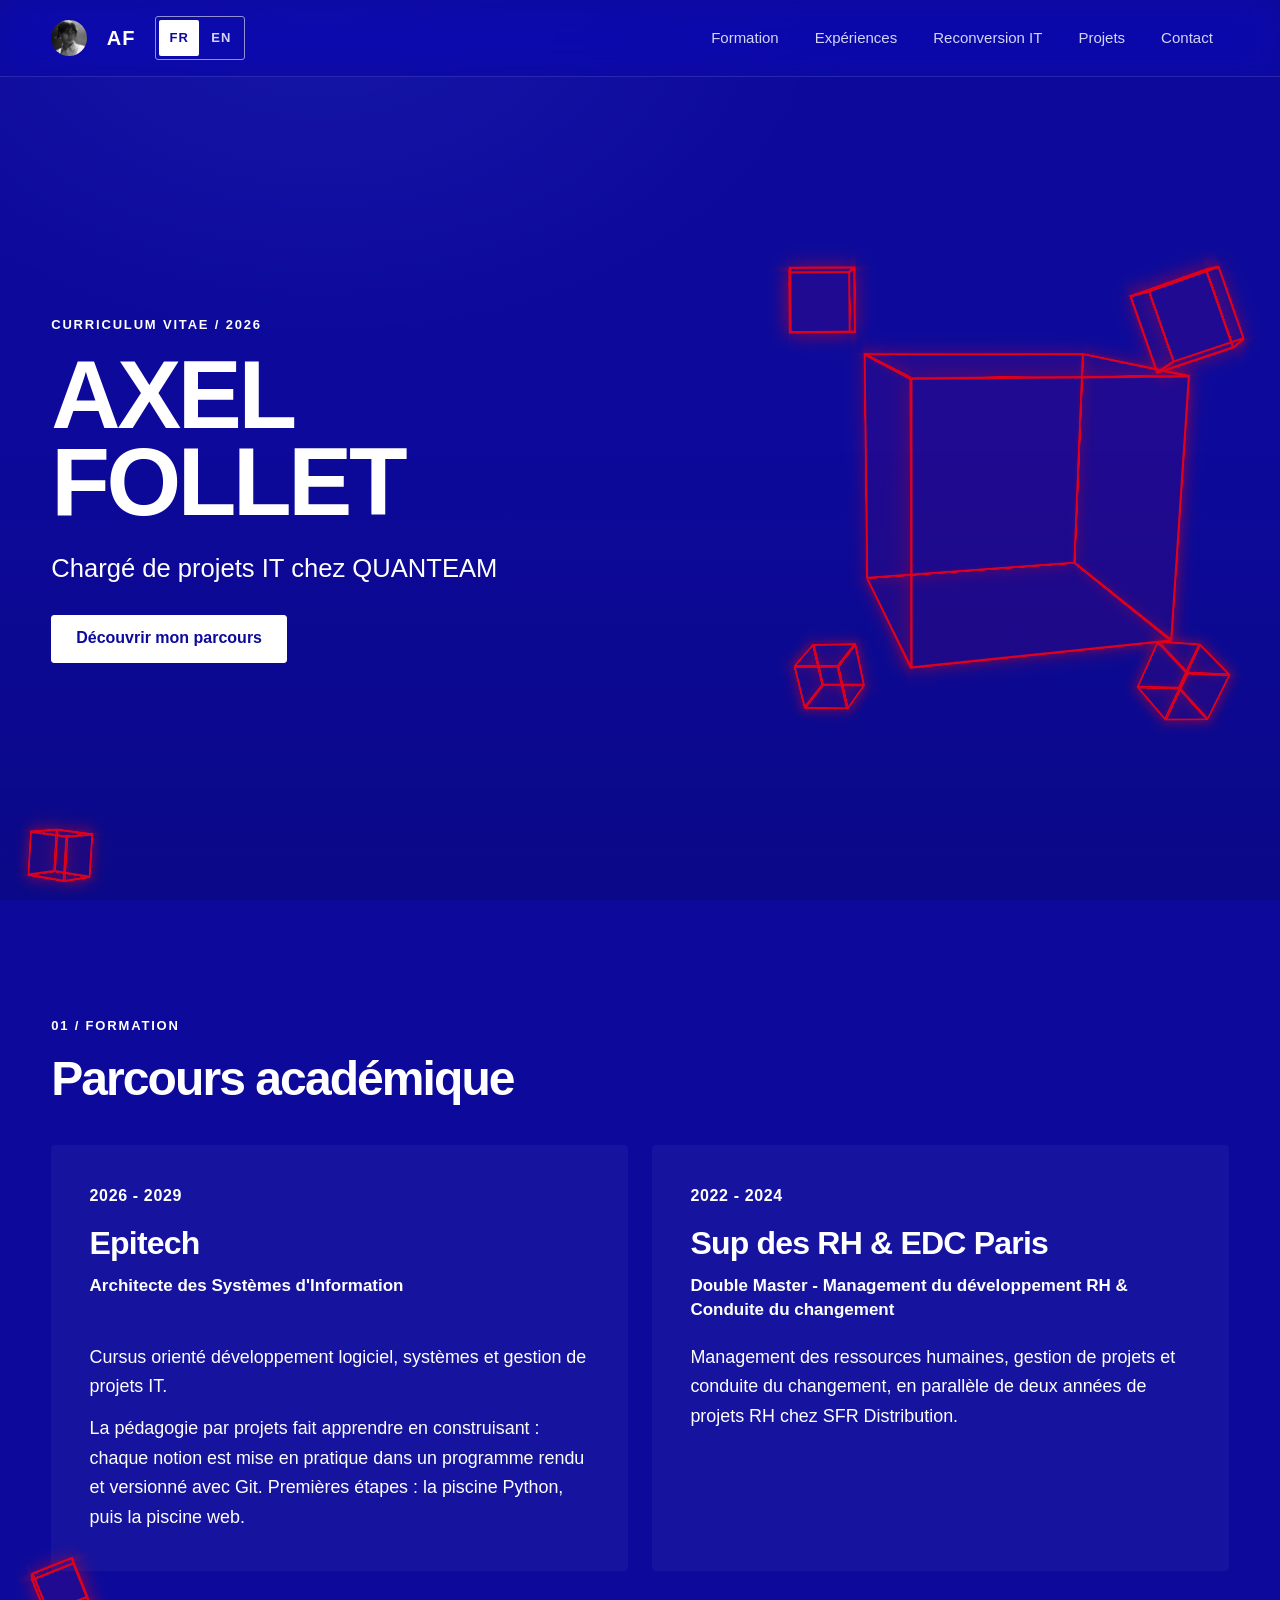
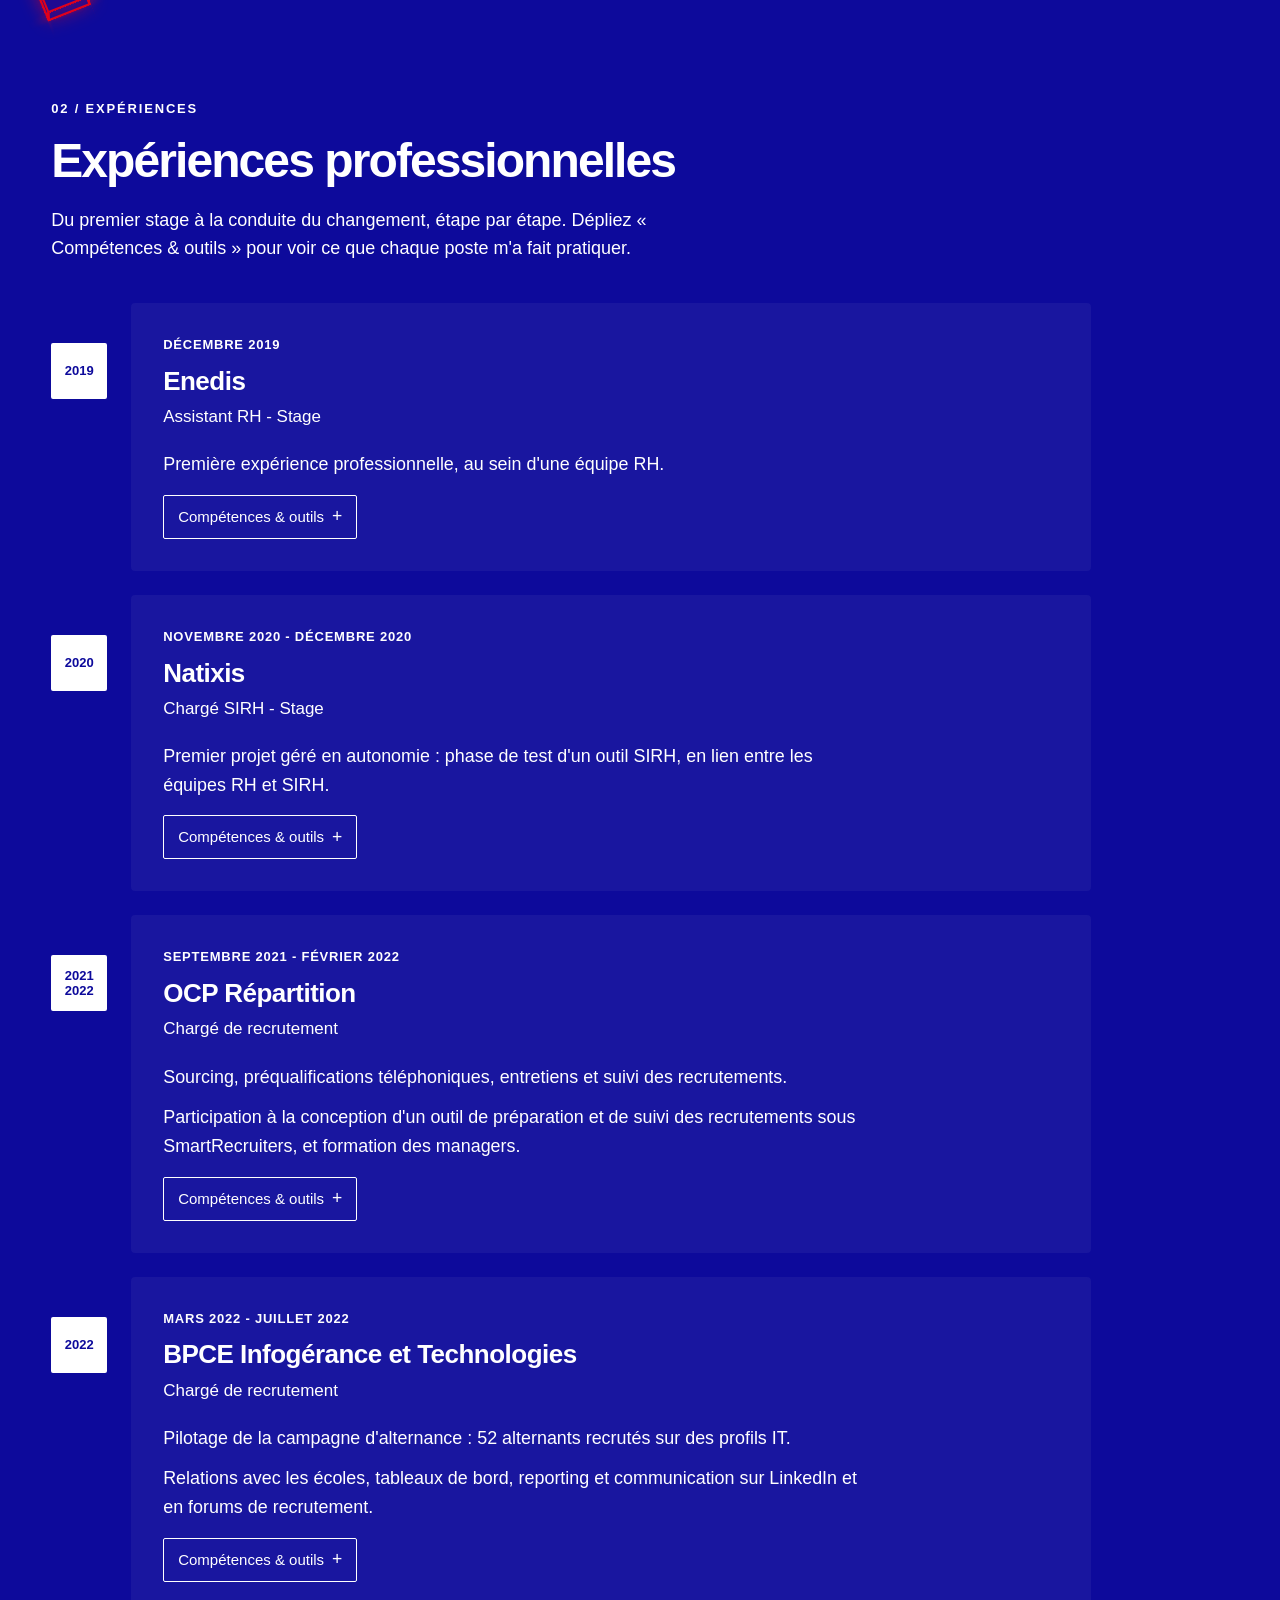
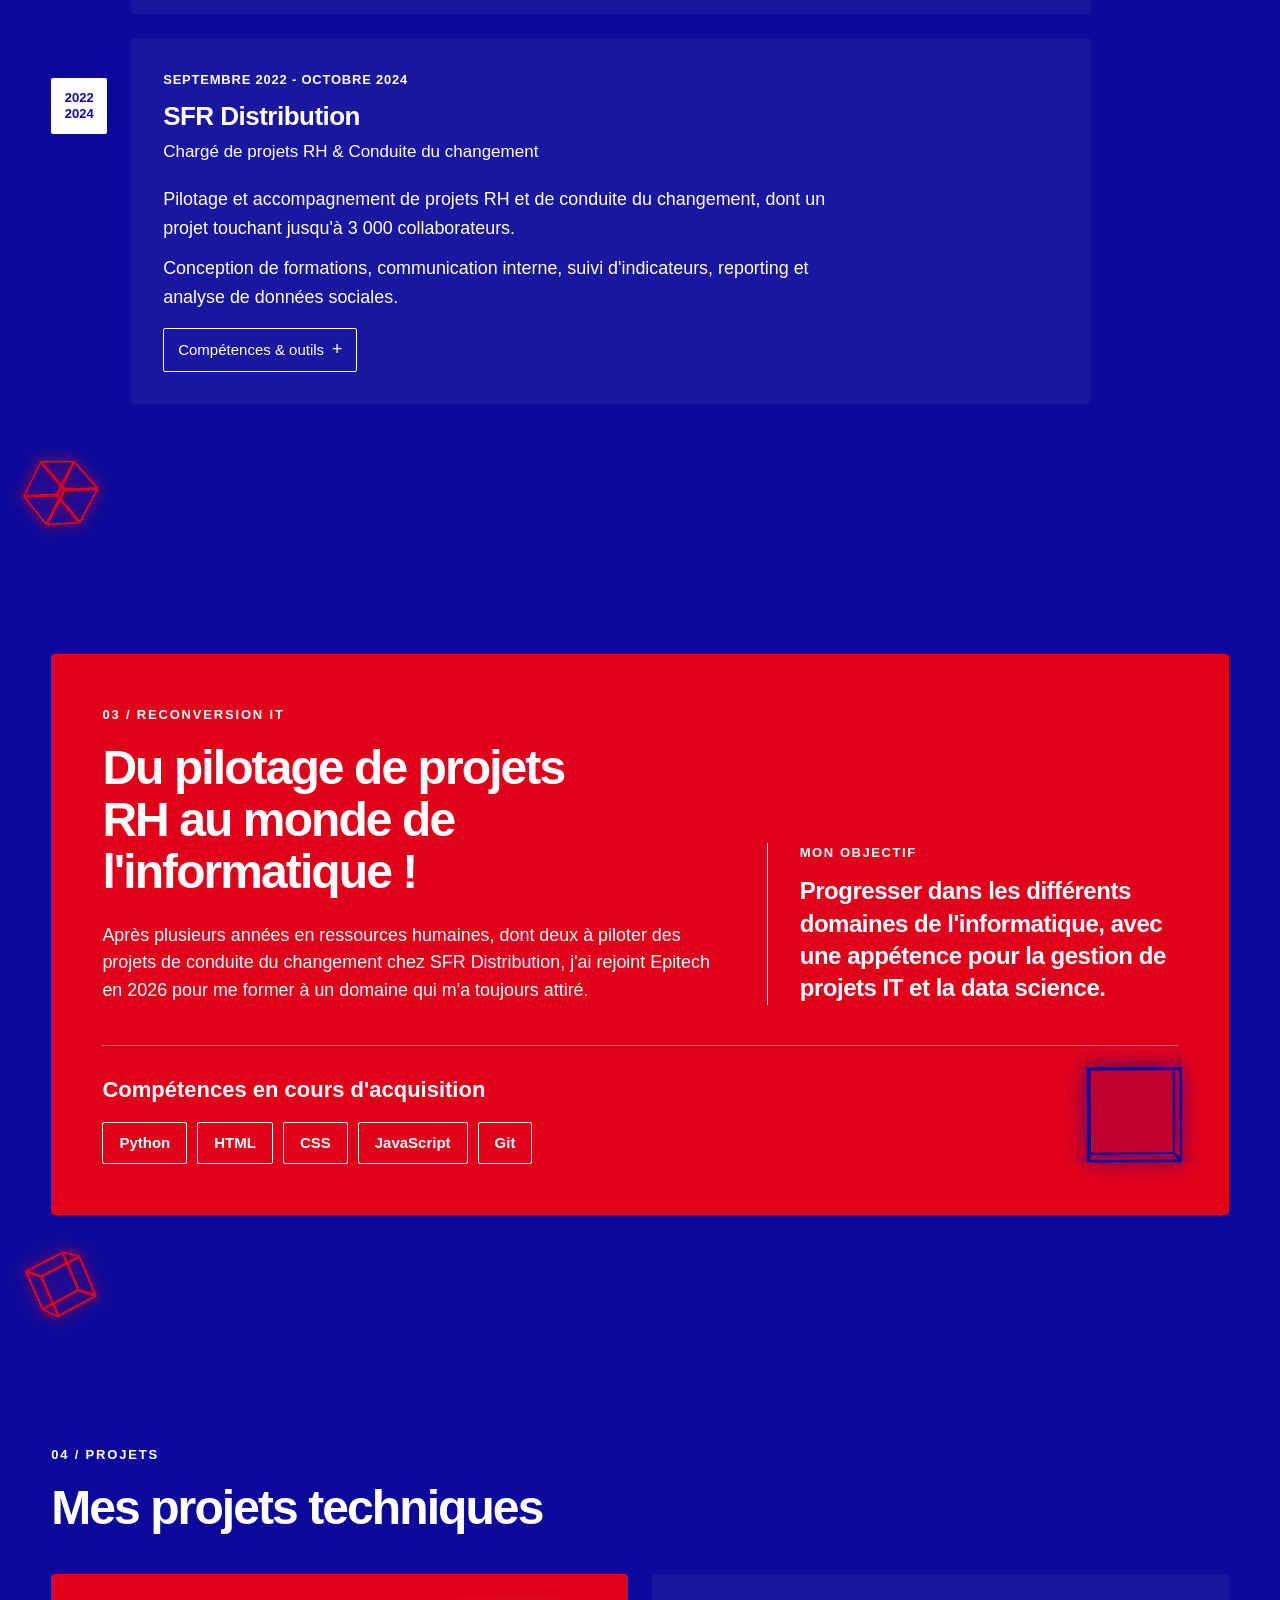
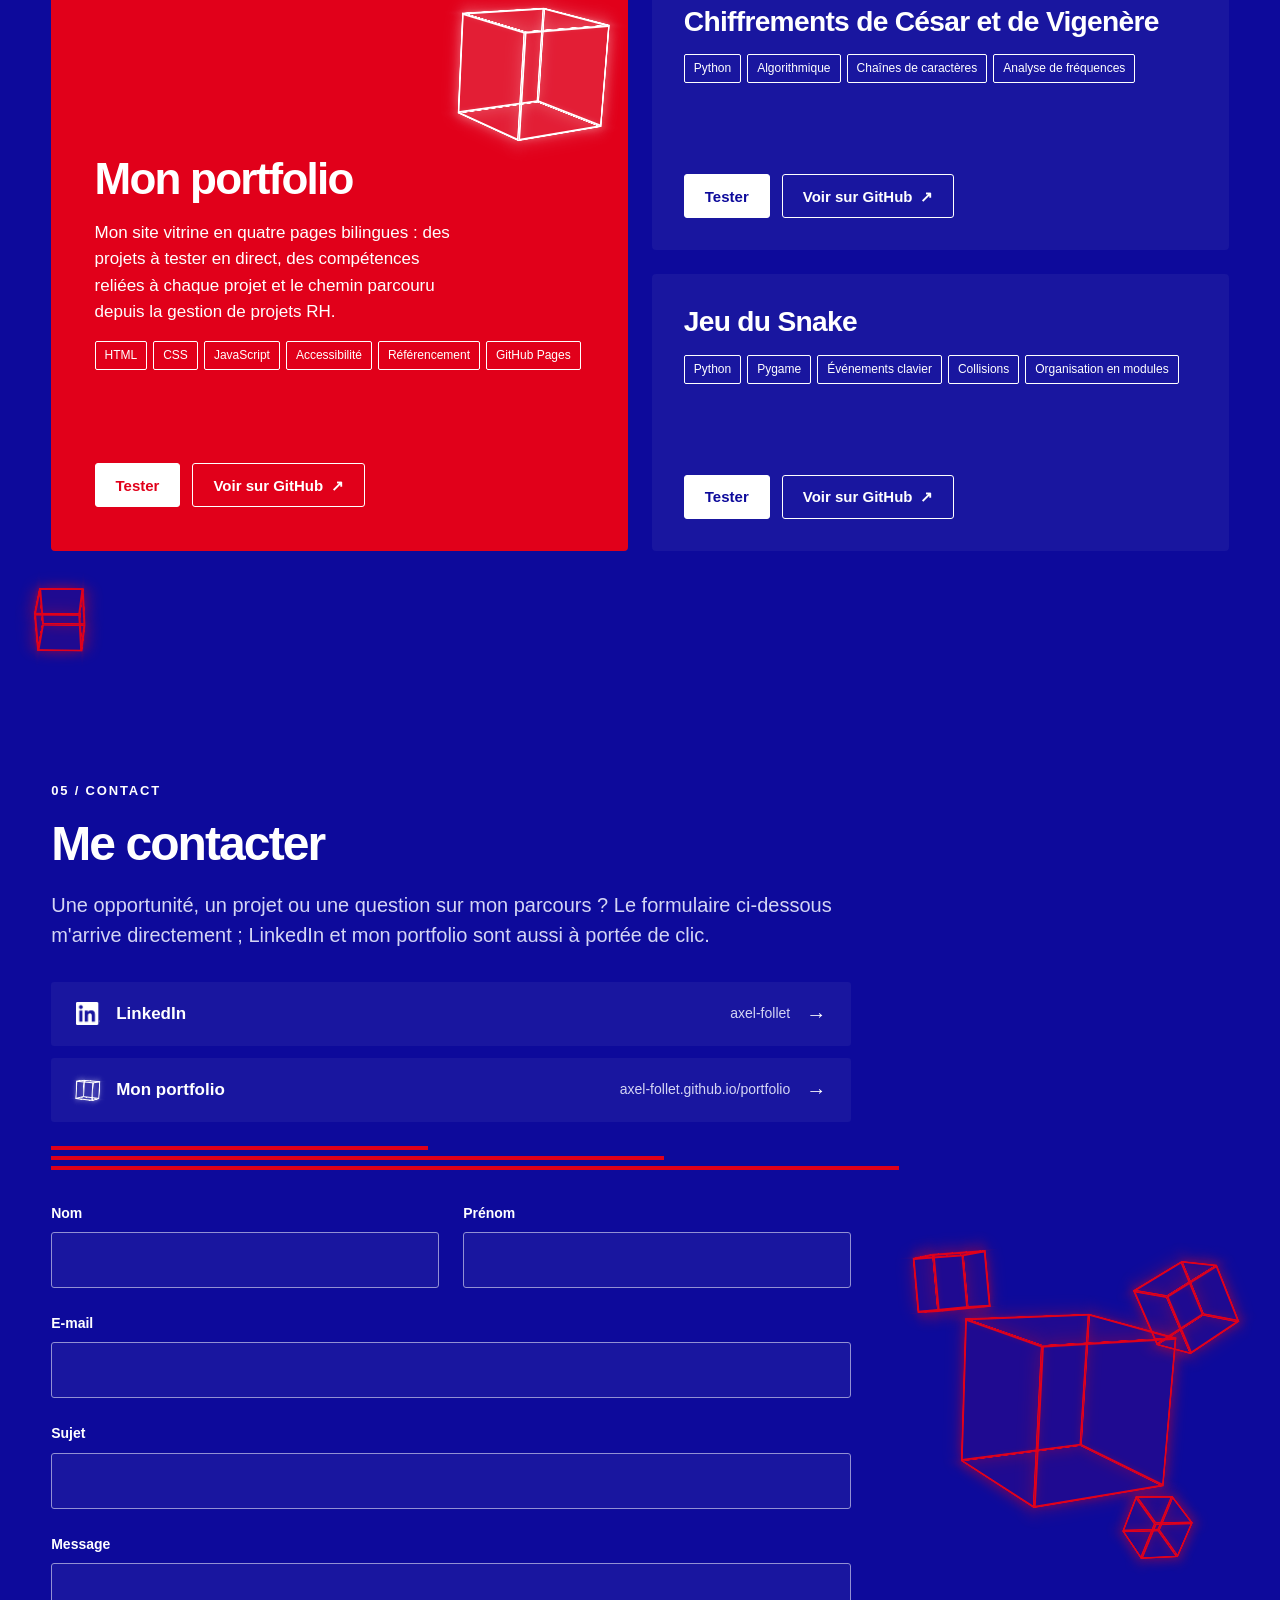
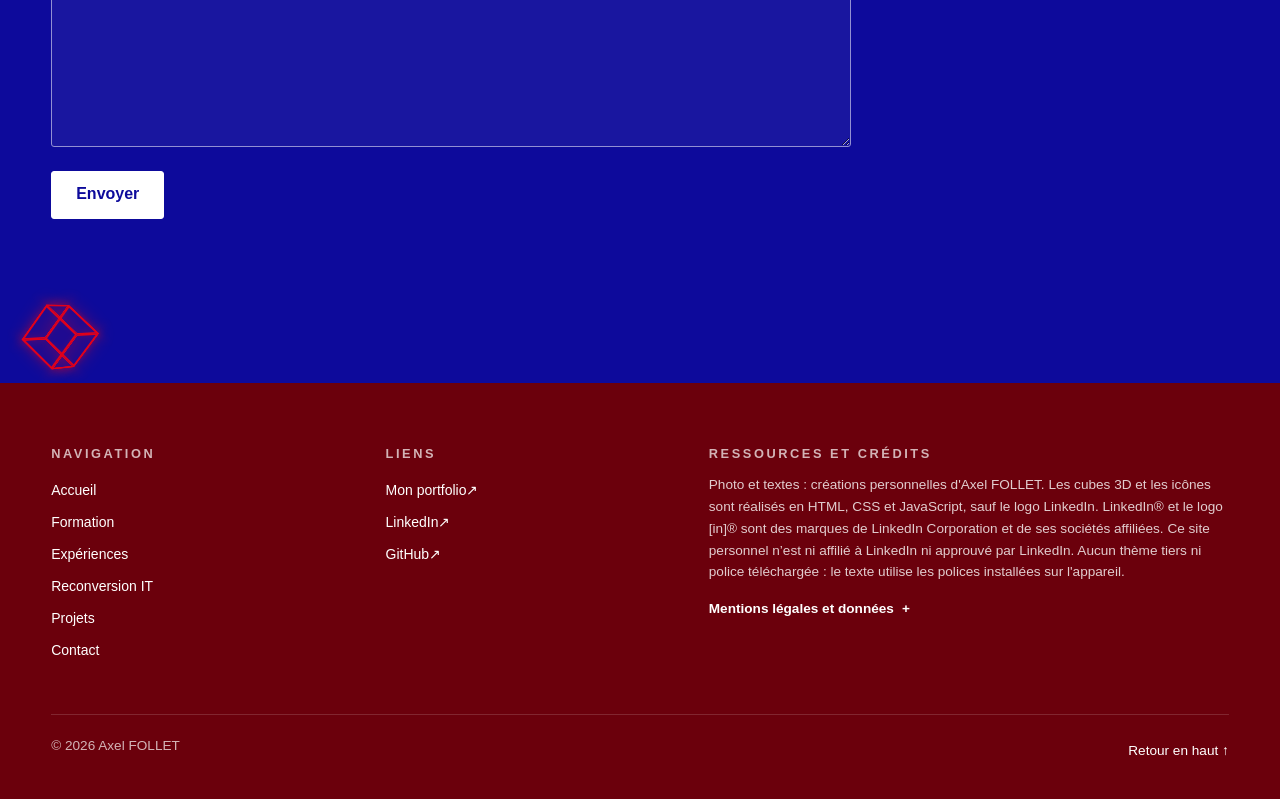
==== commit ada37eb7: "Lien du code source du Snake vers main, lien CNIL de la version anglaise" ====
--- a/index.html
+++ b/index.html
@@ -653,7 +653,7 @@
                     <div class="project-card__actions">
                         <a
                             class="button project-card__action project-card__link"
-                            href="https://github.com/Axel-FOLLET/Axou/tree/5f52f135fe0bb45800351c035b74ff3e00f64e5e/jeu_du_snake"
+                            href="https://github.com/Axel-FOLLET/Axou/tree/main/jeux/jeu_du_snake"
                             target="_blank"
                             rel="noopener noreferrer"
                         >Voir sur GitHub<span class="visually-hidden"> : Jeu du Snake (nouvel onglet)</span></a>
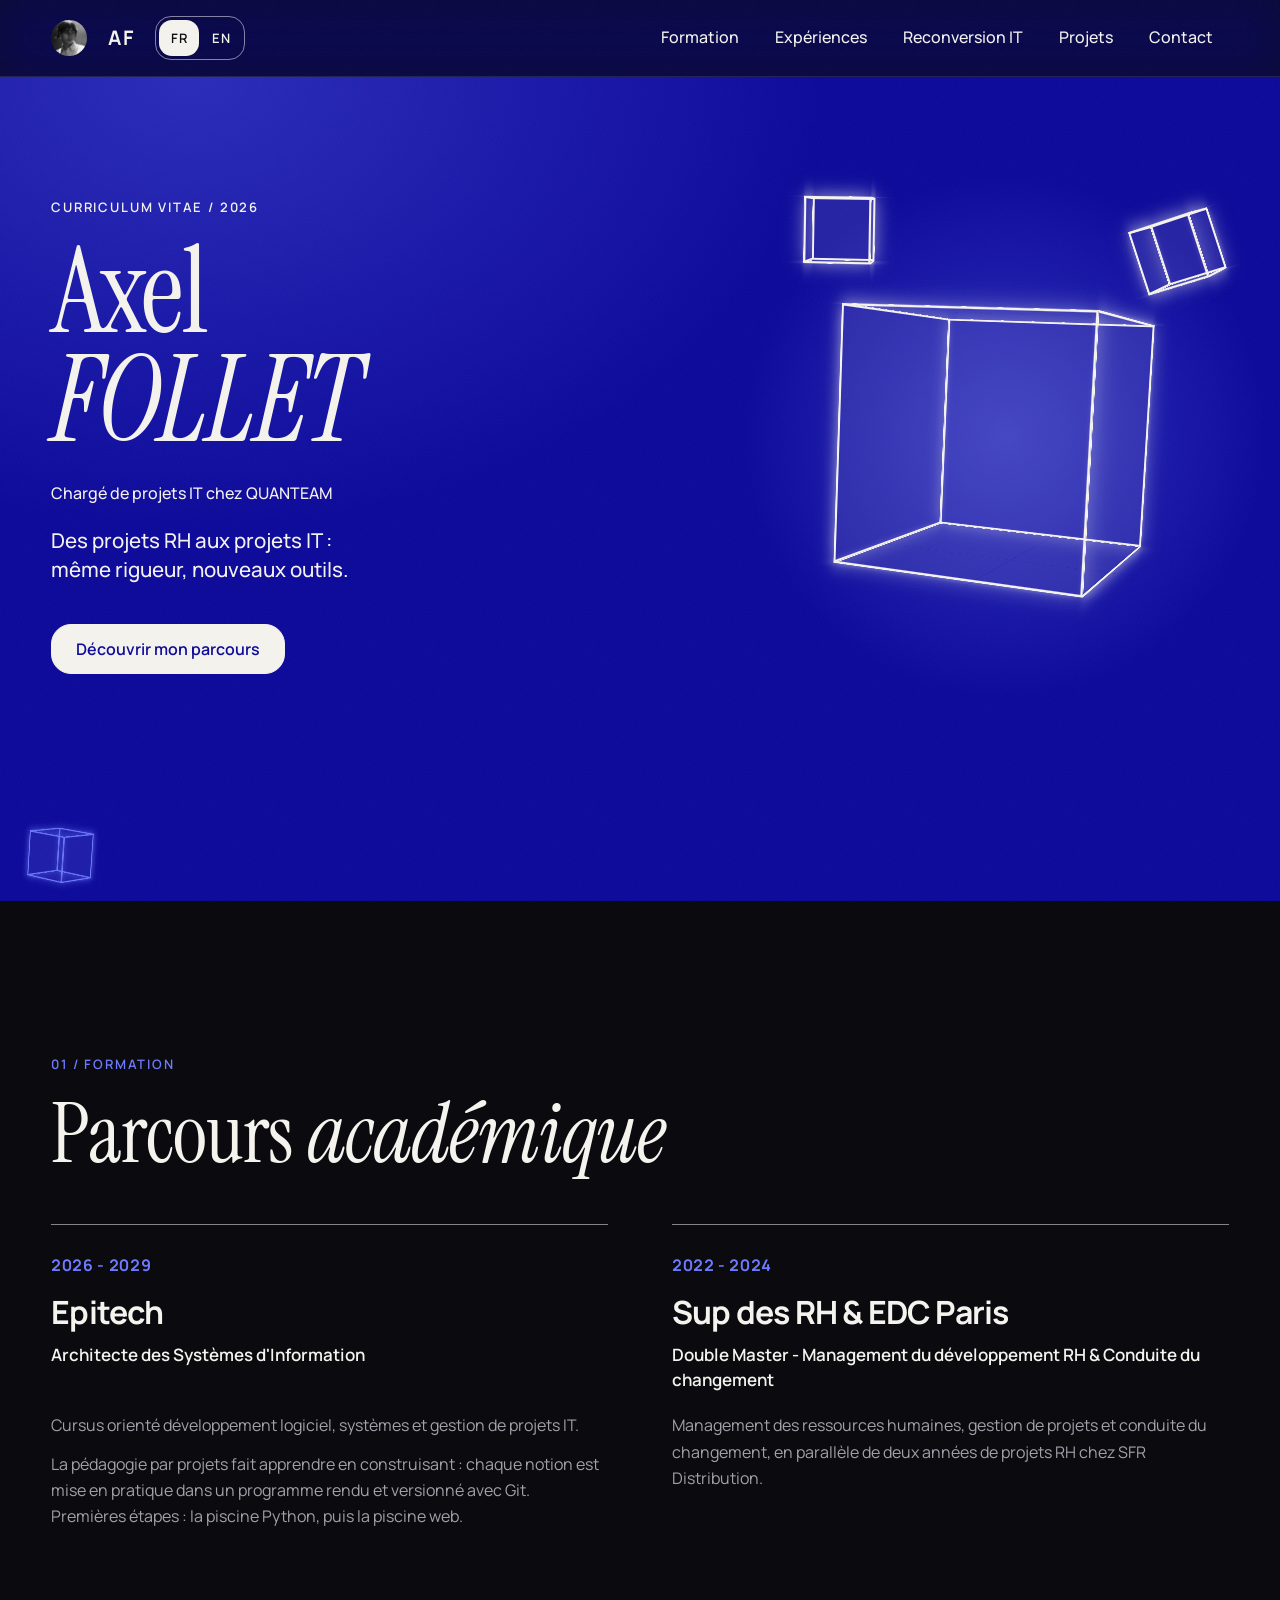
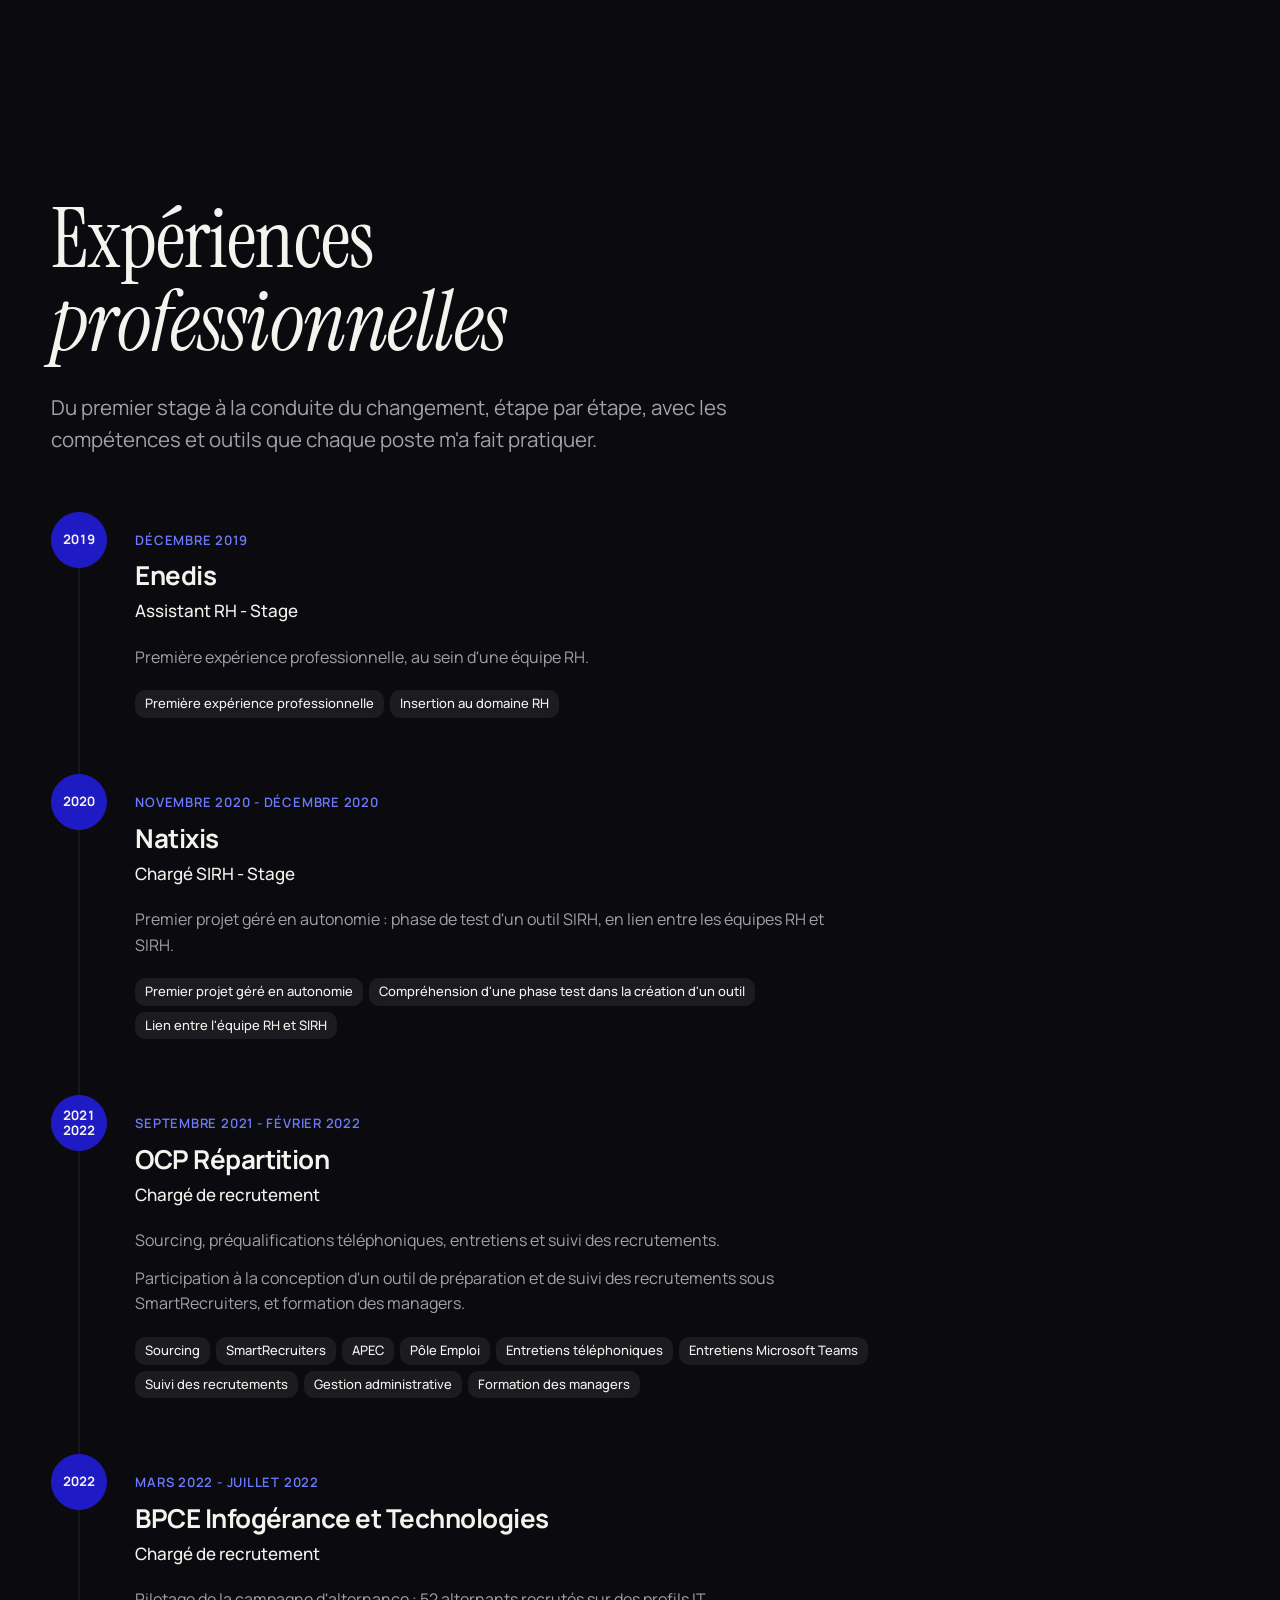
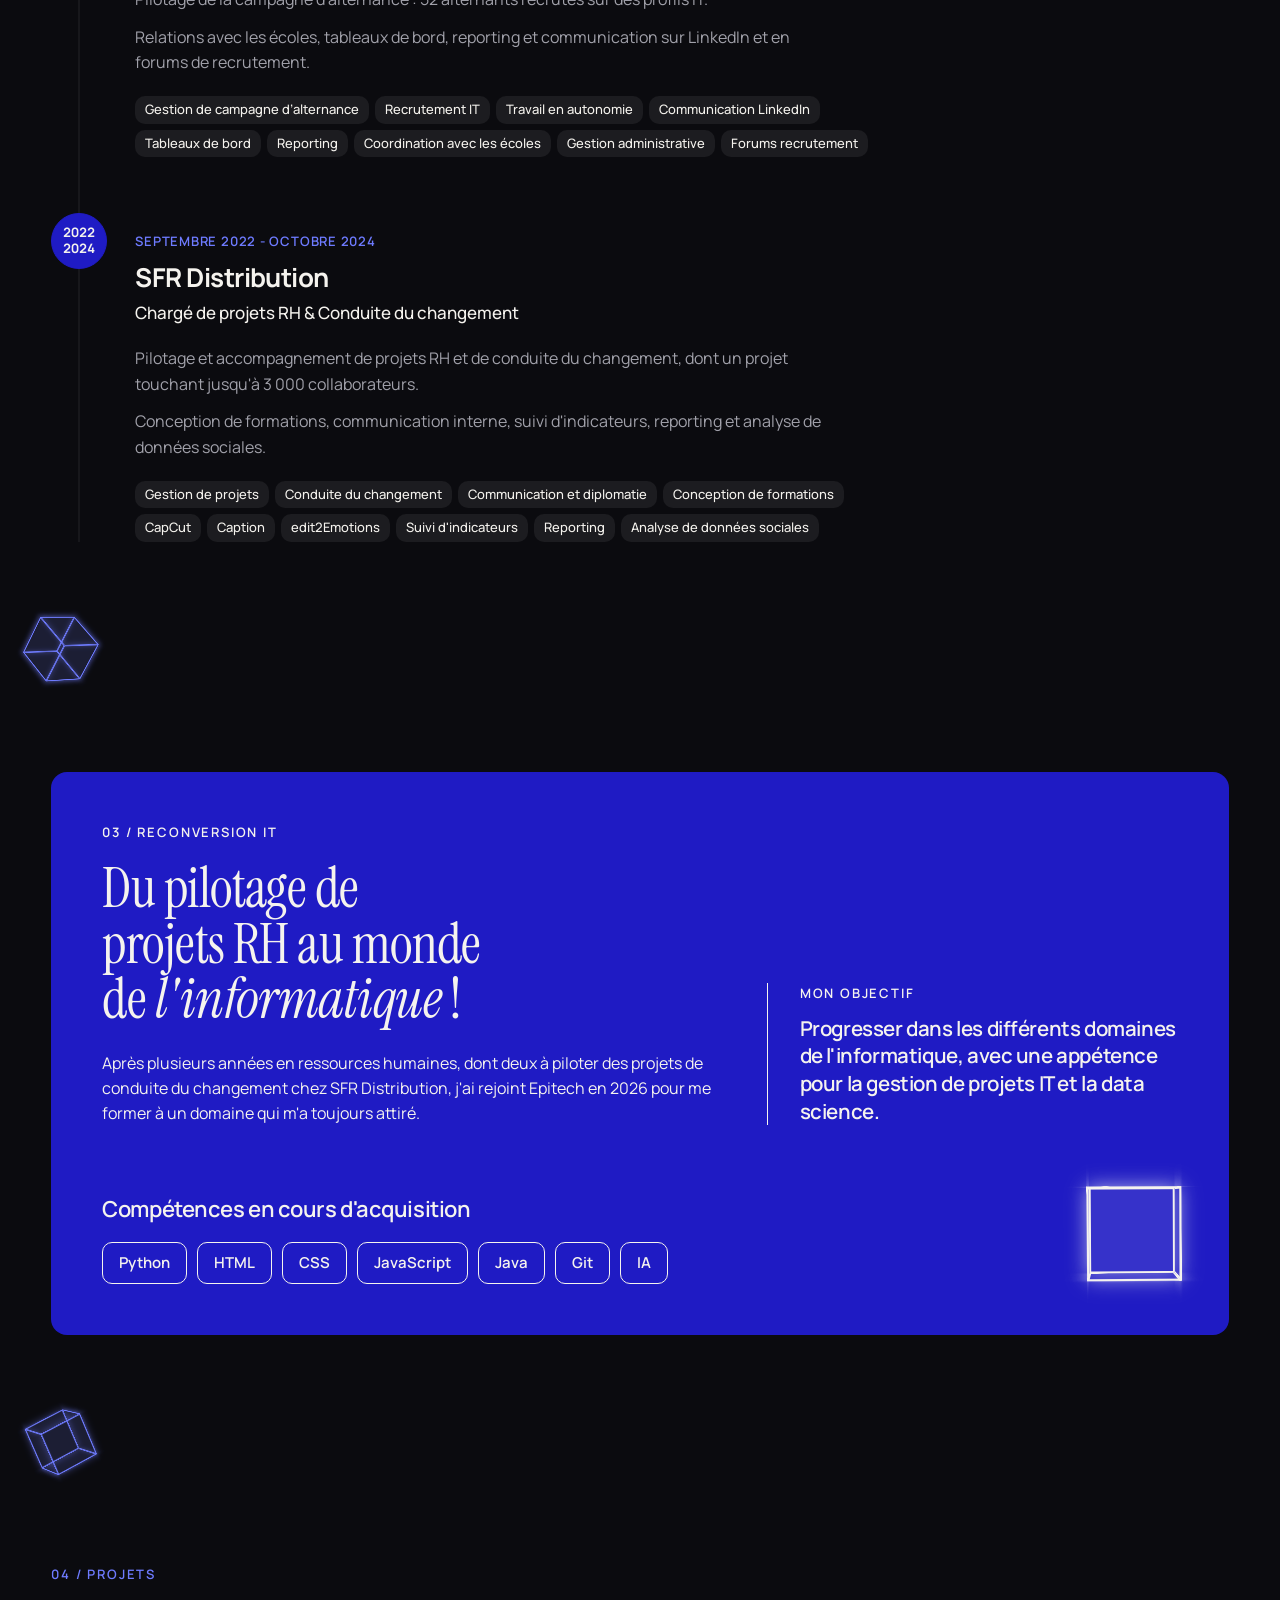
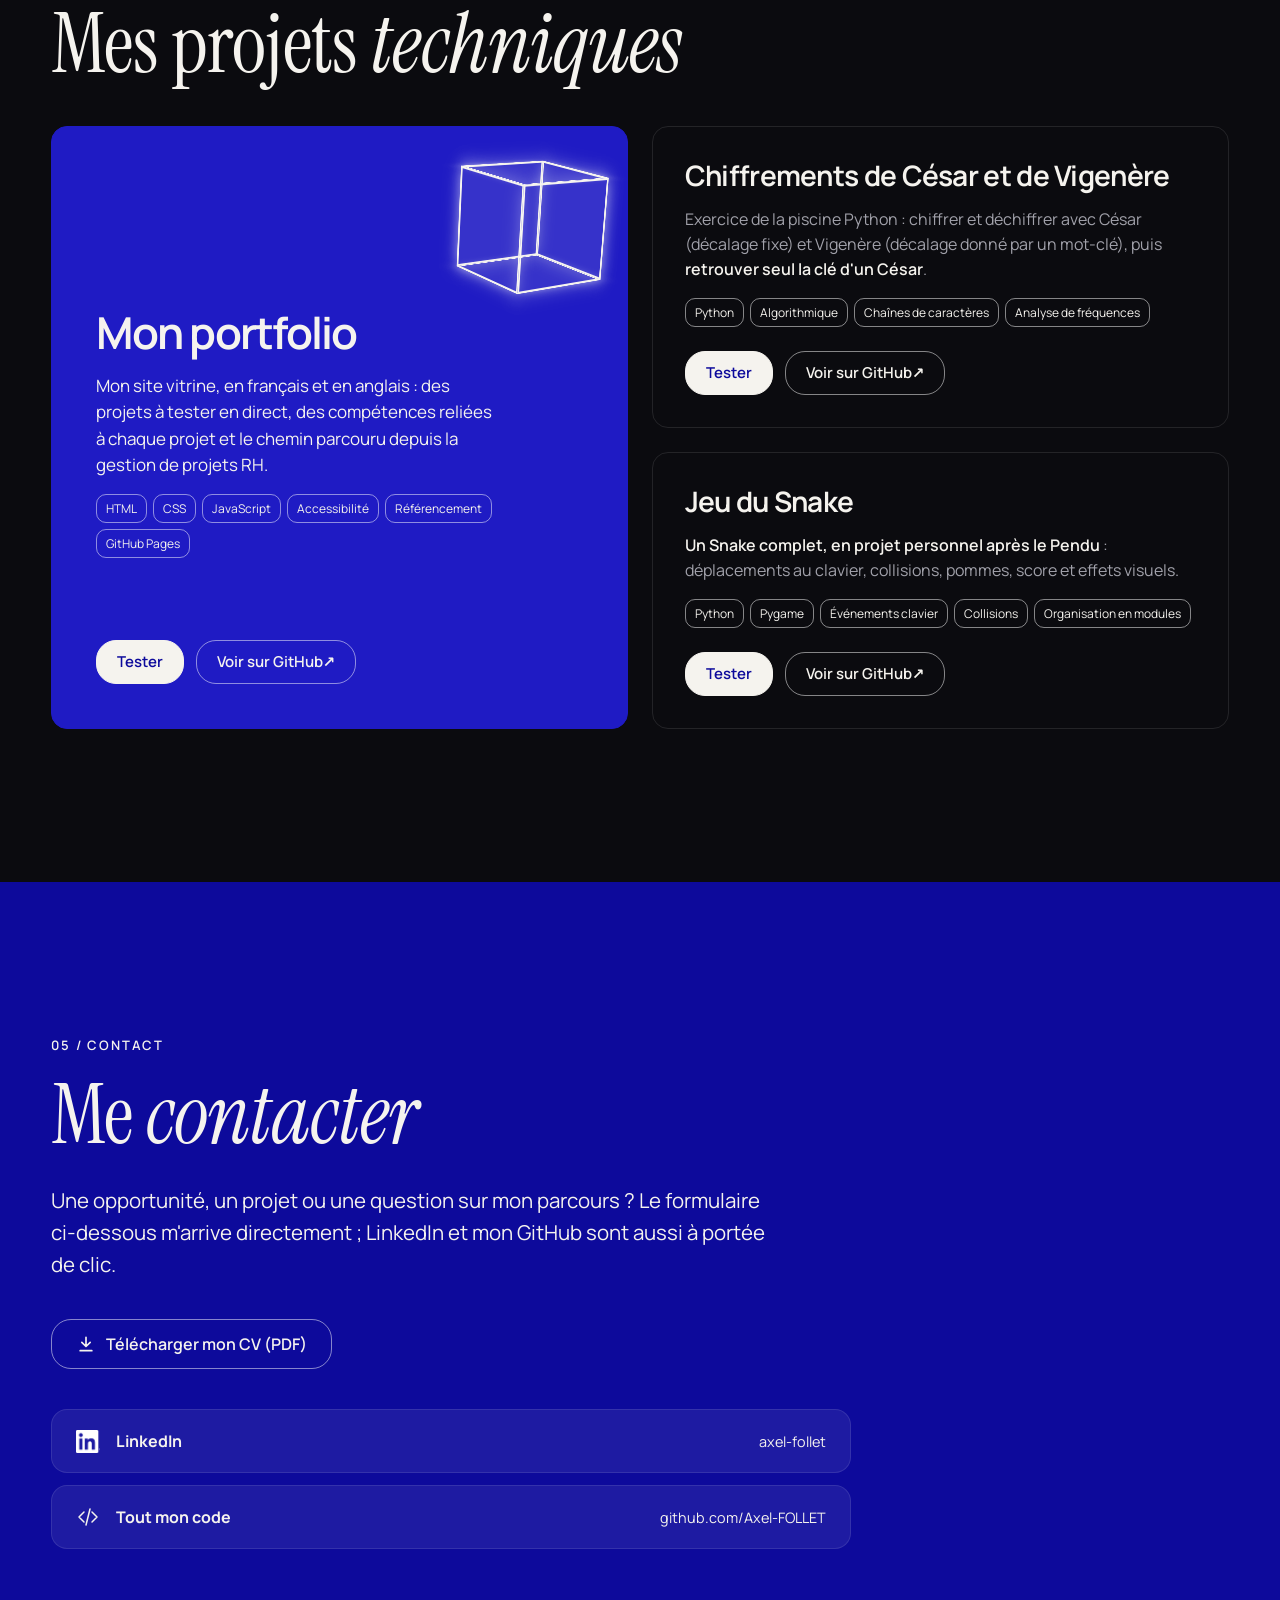
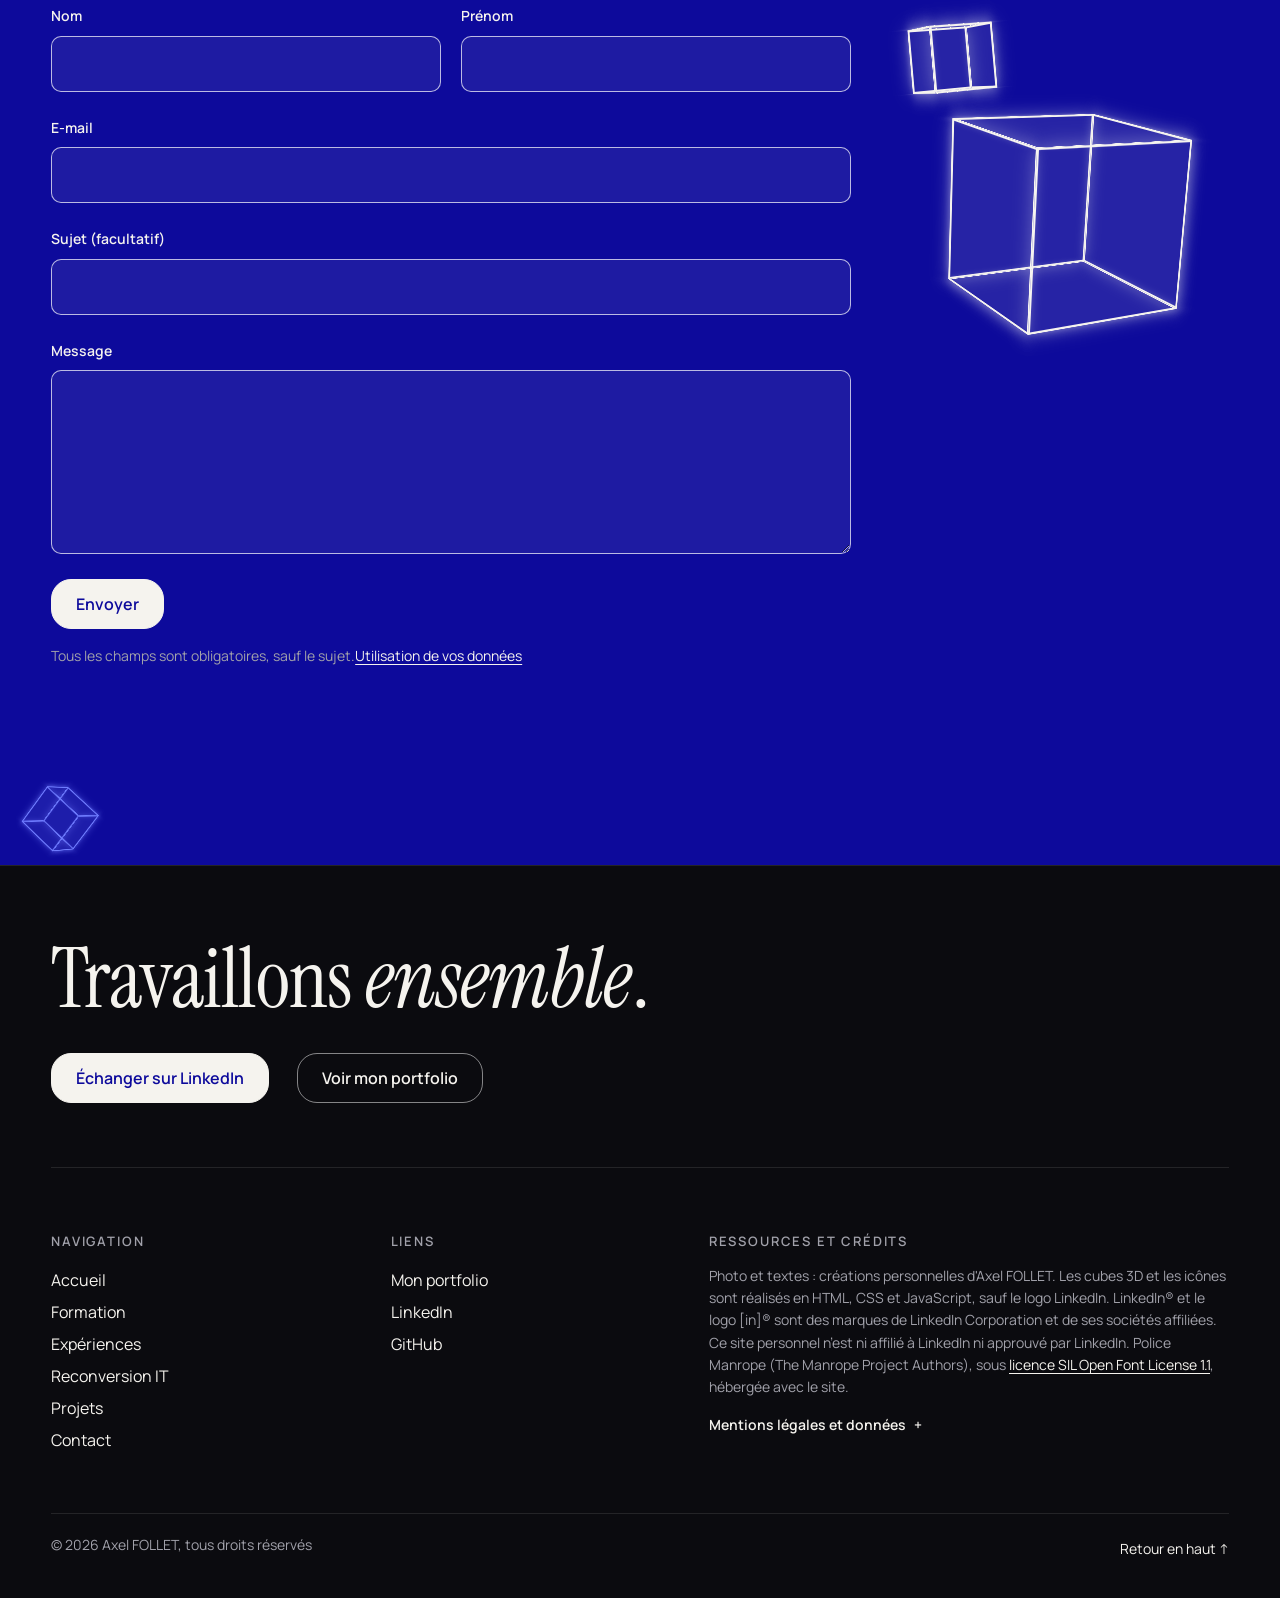
==== commit ffbfbfd7: "v3.1" ====
--- a/index.html
+++ b/index.html
@@ -1,21 +1,26 @@
 <!doctype html>
 <html lang="fr">
 
-<head>    <!-- Repères : les id servent aux ancres et à ARIA ; les classes BEM servent au style. Les attributs data-* transmettent des paramètres aux modules JavaScript. -->
-
+<head>
+    <!-- Repères : les id servent aux ancres et à ARIA ; les classes BEM servent au style. Les attributs data-* transmettent des paramètres aux modules JavaScript. -->
     <meta charset="UTF-8">
     <meta name="viewport" content="width=device-width, initial-scale=1.0">
+
+    <title>Axel FOLLET | Curriculum Vitae</title>
 
     <!-- Référencement : description, page canonique et version dans l'autre langue -->
     <meta name="description" content="CV d’Axel FOLLET : parcours de la gestion de projets RH vers l’informatique, expériences, compétences, projets et contact.">
     <meta name="author" content="Axel FOLLET">
-    <link rel="icon" href="assets/images/favicon.svg" type="image/svg+xml">
+    <link rel="icon" href="assets/images/favicon.svg?v=6d7c05deb928" type="image/svg+xml">
     <link rel="canonical" href="https://axel-follet.github.io/website_resume/index.html">
     <link rel="alternate" hreflang="fr" href="https://axel-follet.github.io/website_resume/index.html">
     <link rel="alternate" hreflang="en" href="https://axel-follet.github.io/website_resume/index-en.html">
+    <link rel="alternate" hreflang="x-default" href="https://axel-follet.github.io/website_resume/index.html">
 
     <!-- Aperçu lors du partage du lien (Open Graph) -->
     <meta property="og:type" content="website">
+    <meta property="og:locale" content="fr_FR">
+    <meta property="og:locale:alternate" content="en_GB">
     <meta property="og:title" content="Axel FOLLET | Curriculum Vitae">
     <meta property="og:description" content="CV d’Axel FOLLET : parcours de la gestion de projets RH vers l’informatique, expériences, compétences, projets et contact.">
     <meta property="og:url" content="https://axel-follet.github.io/website_resume/index.html">
@@ -25,83 +30,109 @@
     <meta property="og:image:alt" content="CV d'Axel FOLLET : Des projets RH aux projets IT : même rigueur, nouveaux outils.">
     <meta name="twitter:card" content="summary_large_image">
 
-    <!-- Ordre de la cascade : base, composants, adaptations responsive, fenêtre des jeux, puis préférences d'accessibilité. -->
-    <link rel="stylesheet" href="css/base.css">
-    <link rel="stylesheet" href="css/buttons.css">
-    <link rel="stylesheet" href="css/navigation.css">
-    <link rel="stylesheet" href="css/home.css">
-    <link rel="stylesheet" href="css/cubes.css">
-    <link rel="stylesheet" href="css/education.css">
-    <link rel="stylesheet" href="css/experience.css">
-    <link rel="stylesheet" href="css/career.css">
-    <link rel="stylesheet" href="css/projects.css">
-    <link rel="stylesheet" href="css/contact.css">
-    <link rel="stylesheet" href="css/human-check.css">
-    <link rel="stylesheet" href="css/footer.css">
-    <link rel="stylesheet" href="css/responsive.css">
-    <link rel="stylesheet" href="css/game-modal.css" media="(min-width: 1025px)">
-    <link rel="stylesheet" href="css/preferences.css">
-    <!-- type=module active import/export et attend l'analyse du HTML ; main.js initialise les interactions des deux langues. -->
-    <script type="module" src="js/main.js"></script>
-
-    <title>Axel FOLLET | Curriculum Vitae</title>
+    <!-- Police chargée dès le début : le texte s'affiche sans changer de police -->
+    <link rel="preload" href="assets/fonts/manrope-latin.woff2" as="font" type="font/woff2" crossorigin>
+    <!-- Serif des grands titres, romain et italique : le nom de l'accueil s'affiche sans passer par Georgia -->
+    <link rel="preload" href="assets/fonts/instrument-serif-latin.woff2" as="font" type="font/woff2" crossorigin>
+    <link rel="preload" href="assets/fonts/instrument-serif-italic-latin.woff2" as="font" type="font/woff2" crossorigin>
+
+    <!-- Ordre de la cascade : base, composants, adaptations responsive, puis fenêtre anti-robot. Versions CSS : recharge les styles modifiés après publication. -->
+    <link rel="stylesheet" href="css/base.css?v=060a965fc51d">
+    <link rel="stylesheet" href="css/navigation.css?v=a3a1d79845aa">
+    <link rel="stylesheet" href="css/sections.css?v=94835d787bd2">
+    <link rel="stylesheet" href="css/buttons.css?v=df6b468f8c01">
+    <link rel="stylesheet" href="css/home.css?v=8a3a45ffd605">
+    <link rel="stylesheet" href="css/cubes.css?v=9171b1c93665">
+    <link rel="stylesheet" href="css/education.css?v=690ccc5d9613">
+    <link rel="stylesheet" href="css/experience.css?v=3ac319ba0f55">
+    <link rel="stylesheet" href="css/career.css?v=88c89af69d79">
+    <link rel="stylesheet" href="css/projects.css?v=055566190630">
+    <link rel="stylesheet" href="css/contact.css?v=16f2e1a14134">
+    <link rel="stylesheet" href="css/footer.css?v=bb28efed03ab">
+    <link rel="stylesheet" href="css/responsive.css?v=fb9bdb3cc1be">
+    <link rel="stylesheet" href="css/human-check.css?v=2898f0bcbe1a">
+    <link rel="stylesheet" href="css/motion.css?v=497b42af2aa8">
+    <!-- Modules importés par main.js, demandés tous ensemble au lieu d'être découverts niveau par niveau -->
+    <link rel="modulepreload" href="js/modules/navigation.js">
+    <link rel="modulepreload" href="js/modules/navigation-menu.js">
+    <link rel="modulepreload" href="js/modules/reveal.js">
+    <link rel="modulepreload" href="js/modules/contact.js">
+    <link rel="modulepreload" href="js/modules/human-check.js">
+    <link rel="modulepreload" href="js/modules/cubes/init-cubes.js">
+    <link rel="modulepreload" href="js/modules/cubes/create-cube.js">
+    <link rel="modulepreload" href="js/modules/cubes/update-cube.js">
+    <link rel="modulepreload" href="js/modules/cubes/drag-cube.js">
+    <link rel="modulepreload" href="js/modules/timeline.js">
+    <link rel="modulepreload" href="js/modules/motion.js">
+    <!-- blocking="render" : la page ne s'affiche qu'une fois le script exécuté, cubes compris -->
+    <script type="module" src="js/main.js" blocking="render"></script>
 </head>
 
-<body class="page">
+<body class="page" id="top">
 
     <!-- Lien caché qui apparaît au premier appui sur Tab : saute la navigation -->
     <a class="skip-link" href="#main">Aller au contenu</a>
 
+
     <!-- -------------------- NAVIGATION -------------------- -->
 
-    <header class="site-header">
-
-        <!-- Le bouton met à jour aria-expanded ; aria-controls désigne le conteneur des liens. navigation--open commande leur visibilité. -->
-        <nav class="navigation">
+    <header class="header">
+
+        <!-- Le bouton met à jour aria-expanded ; aria-controls désigne la liste des liens (navigation-menu.js). -->
+        <nav class="header__nav" aria-label="Navigation principale">
 
             <button
-                class="navigation__toggle"
+                class="header__toggle"
+                id="menu-toggle"
                 type="button"
                 aria-label="Ouvrir le menu de navigation"
                 aria-expanded="false"
-                aria-controls="navigation-links"
+                aria-controls="menu-links"
             >
-                <span class="navigation__toggle-icon" aria-hidden="true">
-                    <span></span>
-                    <span></span>
-                    <span></span>
+                <span class="header__toggle-icon" aria-hidden="true"><span></span><span></span><span></span></span>
+            </button>
+
+            <!-- Identité : photo + initiales + choix langue -->
+            <div class="header__identity">
+
+                <span class="header__avatar">
+                    <img
+                        class="header__photo"
+                        src="assets/images/profile-small.png"
+                        alt="Photo de profil Axel FOLLET" width="80" height="80"
+                    >
                 </span>
-            </button>
-
-            <!-- Identité : photo + initiales + choix langue -->
-            <div class="navigation__identity">
-
-                <img
-                    src="assets/images/profile-small.png"
-                    alt="Photo de profil Axel FOLLET" width="80" height="80"
-                >
-
-                <a href="#home">AF</a>
-
+
+                <a class="header__logo" href="#top">AF</a>
+
+                <!-- Le lien de langue garde la section affichée (navigation.js) -->
                 <div class="language-switch" role="group" aria-label="Choisir la langue">
                     <span class="language-switch__option language-switch__option--active" lang="fr" aria-current="true">FR</span>
                     <a class="language-switch__option" href="index-en.html" hreflang="en" lang="en" aria-label="English">EN</a>
-
                 </div>
 
             </div>
 
 
-            <!-- Liens vers les différentes sections -->
-            <div class="navigation__links" id="navigation-links">
-
-                <a href="#formation">Formation</a>
-                <a href="#experience">Expériences</a>
-                <a href="#reconversion">Reconversion IT</a>
-                <a href="#projects">Projets</a>
-                <a href="#contact">Contact</a>
-
-            </div>
+            <!-- Liens vers les sections de la page ; navigation.js marque la section affichée -->
+            <span class="header__current"></span>
+            <ul class="header__links" id="menu-links">
+                <li>
+                    <a class="header__link" href="#formation">Formation</a>
+                </li>
+                <li>
+                    <a class="header__link" href="#experience">Expériences</a>
+                </li>
+                <li>
+                    <a class="header__link" href="#reconversion">Reconversion IT</a>
+                </li>
+                <li>
+                    <a class="header__link" href="#projects">Projets</a>
+                </li>
+                <li>
+                    <a class="header__link" href="#contact">Contact</a>
+                </li>
+            </ul>
 
         </nav>
 
@@ -112,25 +143,25 @@
 
     <main id="main">
 
-
-        <!-- -------------------- ACCUEIL -------------------- -->
-
-        <section id="home" class="home">
-
-            <!-- Partie texte principale -->
-            <div class="home__text">
-
-                <p class="eyebrow">CURRICULUM VITAE / 2026</p>
-
-                <h1>
+        <!-- -------------------- ACCUEIL (bleu) -------------------- -->
+
+        <section class="hero" id="home">
+
+            <div class="hero__text">
+
+                <p class="section__eyebrow">CURRICULUM VITAE / 2026</p>
+
+                <h1 class="hero__title">
                     Axel<br>
-                    FOLLET
+                    <em>FOLLET</em>
                 </h1>
 
-                <h2>
-                    Chargé de projets IT chez QUANTEAM
-                </h2>
-
+                <p class="hero__role">Chargé de projets IT chez QUANTEAM</p>
+
+                <!-- Phrase d'accroche -->
+                <p class="hero__catchphrase">
+                    Des projets RH aux projets IT&nbsp;: même rigueur, nouveaux outils.
+                </p>
 
                 <div class="button-group">
                     <a class="button button--primary" href="#formation">Découvrir mon parcours</a>
@@ -139,56 +170,17 @@
             </div>
 
 
-            <!-- -------------------- FIGURE 3D ACCUEIL -------------------- -->
-
-            <!-- Les cubes combinent un bloc réutilisable, ses variantes de taille/couleur et son placement. data-speed fixe la vitesse et data-phase l'orientation initiale ; JavaScript crée les six faces. -->
-            <div class="home__cubes">
-
-                <!-- Cube principal -->
-                <button
-                    class="cube cube--large cube--red home__cube--main home__cube"
-                    type="button"
-                    aria-label="Faire tourner le cube principal"
-                    data-speed="16"
-                    data-phase="0"
-                ></button>
-
-
-                <!-- Petits cubes autour du cube principal -->
-                <span
-                    class="cube cube--small cube--red home__cube--satellite-1 home__cube"
-                    aria-hidden="true"
-                    data-speed="21"
-                    data-phase="70"
-                ></span>
-
-                <span
-                    class="cube cube--small cube--red home__cube--satellite-2 home__cube"
-                    aria-hidden="true"
-                    data-speed="18"
-                    data-phase="150"
-                ></span>
-
-                <span
-                    class="cube cube--tiny cube--red home__cube--satellite-3 home__cube"
-                    aria-hidden="true"
-                    data-speed="23"
-                    data-phase="220"
-                ></span>
-
-                <span
-                    class="cube cube--tiny cube--red home__cube--satellite-4 home__cube"
-                    aria-hidden="true"
-                    data-speed="19"
-                    data-phase="290"
-                ></span>
-
+            <!-- Cubes décoratifs : on peut les faire tourner à la souris ou au doigt, ils restent hors du parcours clavier. data-speed fixe la vitesse et data-phase l'orientation initiale ; JavaScript crée les six faces. -->
+            <div class="hero__visual" aria-hidden="true">
+                <span class="cube cube--huge cube--white cube--hero" data-speed="14" data-phase="60"></span>
+                <span class="cube cube--small cube--white cube--pos-1" data-speed="21" data-phase="70"></span>
+                <span class="cube cube--small cube--white cube--pos-2" data-speed="18" data-phase="150"></span>
             </div>
 
 
             <!-- Cube de transition, en bas à gauche de la section -->
             <span
-                class="cube cube--tiny cube--red cube--transition"
+                class="cube cube--tiny cube--blue cube--transition"
                 aria-hidden="true"
                 data-speed="13"
                 data-phase="40"
@@ -199,13 +191,12 @@
 
         <!-- -------------------- FORMATION -------------------- -->
 
-        <section id="formation" class="education">
-
-
-
-            <p class="eyebrow">01 / FORMATION</p>
-
-            <h2 class="section-title">Parcours académique</h2>
+        <section class="section section--dark" id="formation" aria-labelledby="formation-title">
+
+
+            <p class="section__eyebrow">01 / FORMATION</p>
+
+            <h2 class="section__title" id="formation-title">Parcours <em>académique</em></h2>
 
             <div class="education__list">
 
@@ -222,7 +213,7 @@
                     </p>
 
                     <p class="education__text">
-                        La pédagogie par projets fait apprendre en construisant : chaque notion est mise en pratique dans un programme rendu et versionné avec Git. Premières étapes : la piscine Python, puis la piscine web.
+                        La pédagogie par projets fait apprendre en construisant&nbsp;: chaque notion est mise en pratique dans un programme rendu et versionné avec Git. Premières étapes&nbsp;: la piscine Python, puis la piscine web.
                     </p>
 
                 </article>
@@ -243,42 +234,32 @@
 
             </div>
 
-
-            <!-- Cube de transition, en bas à gauche de la section -->
-            <span
-                class="cube cube--tiny cube--red cube--transition"
-                aria-hidden="true"
-                data-speed="14"
-                data-phase="180"
-            ></span>
-
         </section>
 
 
         <!-- -------------------- EXPÉRIENCES -------------------- -->
 
-        <section id="experience" class="experience">
-
-
-
-            <p class="eyebrow">02 / EXPÉRIENCES</p>
-
-            <h2 class="section-title">Expériences professionnelles</h2>
-
-            <p class="section-intro">
-                Du premier stage à la conduite du changement, étape par étape. Dépliez « Compétences & outils » pour voir ce que chaque poste m'a fait pratiquer.
+        <section class="section section--dark" id="experience" aria-labelledby="experience-title">
+
+
+            <p class="section__eyebrow">02 / EXPÉRIENCES</p>
+
+            <h2 class="section__title" id="experience-title">Expériences <em>professionnelles</em></h2>
+
+            <p class="section__intro">
+                Du premier stage à la conduite du changement, étape par étape, avec les compétences et outils que chaque poste m'a fait pratiquer.
             </p>
 
-            <!-- Frise chronologique, comme la progression du portfolio : la flèche descend au fil du défilement (timeline.js). Chaque carré porte l'année de début, et celle de fin si elle diffère. -->
+            <!-- Frise chronologique, comme la progression du portfolio : le trait bleu descend au fil du défilement (timeline.js). Chaque carré porte l'année de début, et celle de fin si elle diffère. -->
             <ol class="timeline">
 
                 <li class="timeline__step" id="experience-enedis">
 
-                    <span class="timeline__number" aria-hidden="true">2019</span>
+                    <span class="timeline__date" aria-hidden="true">2019</span>
 
                     <article class="timeline__content">
 
-                        <p class="timeline__date">Décembre 2019</p>
+                        <p class="timeline__period">Décembre 2019</p>
 
                         <h3 class="timeline__title">Enedis</h3>
 
@@ -288,12 +269,9 @@
                             Première expérience professionnelle, au sein d'une équipe RH.
                         </p>
 
-                        <!-- Le bouton déplie la liste qu'il désigne (aria-controls) ; experience.js tient aria-expanded à jour. -->
-                        <button class="timeline__toggle" type="button" aria-expanded="false" aria-controls="skills-enedis">Compétences & outils</button>
-
-                        <ul class="timeline__skills" id="skills-enedis" hidden>
-                            <li>Première expérience professionnelle</li>
-                            <li>Insertion au domaine RH</li>
+                        <ul class="timeline__tags" aria-label="Compétences & outils">
+                            <li class="tag">Première expérience professionnelle</li>
+                            <li class="tag">Insertion au domaine RH</li>
                         </ul>
 
                     </article>
@@ -302,27 +280,24 @@
 
                 <li class="timeline__step" id="experience-natixis">
 
-                    <span class="timeline__number" aria-hidden="true">2020</span>
+                    <span class="timeline__date" aria-hidden="true">2020</span>
 
                     <article class="timeline__content">
 
-                        <p class="timeline__date">Novembre 2020 - Décembre 2020</p>
+                        <p class="timeline__period">Novembre 2020 - Décembre 2020</p>
 
                         <h3 class="timeline__title">Natixis</h3>
 
                         <p class="timeline__role">Chargé SIRH - Stage</p>
 
                         <p class="timeline__text">
-                            Premier projet géré en autonomie : phase de test d'un outil SIRH, en lien entre les équipes RH et SIRH.
+                            Premier projet géré en autonomie&nbsp;: phase de test d'un outil SIRH, en lien entre les équipes RH et SIRH.
                         </p>
 
-                        <!-- Le bouton déplie la liste qu'il désigne (aria-controls) ; experience.js tient aria-expanded à jour. -->
-                        <button class="timeline__toggle" type="button" aria-expanded="false" aria-controls="skills-natixis">Compétences & outils</button>
-
-                        <ul class="timeline__skills" id="skills-natixis" hidden>
-                            <li>Premier projet géré en autonomie</li>
-                            <li>Compréhension d'une phase test dans la création d'un outil</li>
-                            <li>Lien entre l'équipe RH et SIRH</li>
+                        <ul class="timeline__tags" aria-label="Compétences & outils">
+                            <li class="tag">Premier projet géré en autonomie</li>
+                            <li class="tag">Compréhension d'une phase test dans la création d'un outil</li>
+                            <li class="tag">Lien entre l'équipe RH et SIRH</li>
                         </ul>
 
                     </article>
@@ -331,11 +306,11 @@
 
                 <li class="timeline__step" id="experience-ocp">
 
-                    <span class="timeline__number" aria-hidden="true"><span>2021</span><span>2022</span></span>
+                    <span class="timeline__date" aria-hidden="true"><span>2021</span><span>2022</span></span>
 
                     <article class="timeline__content">
 
-                        <p class="timeline__date">Septembre 2021 - Février 2022</p>
+                        <p class="timeline__period">Septembre 2021 - Février 2022</p>
 
                         <h3 class="timeline__title">OCP Répartition</h3>
 
@@ -349,19 +324,16 @@
                             Participation à la conception d'un outil de préparation et de suivi des recrutements sous SmartRecruiters, et formation des managers.
                         </p>
 
-                        <!-- Le bouton déplie la liste qu'il désigne (aria-controls) ; experience.js tient aria-expanded à jour. -->
-                        <button class="timeline__toggle" type="button" aria-expanded="false" aria-controls="skills-ocp">Compétences & outils</button>
-
-                        <ul class="timeline__skills" id="skills-ocp" hidden>
-                            <li>Sourcing</li>
-                            <li>SmartRecruiters</li>
-                            <li>APEC</li>
-                            <li>Pôle Emploi</li>
-                            <li>Entretiens téléphoniques</li>
-                            <li>Entretiens Microsoft Teams</li>
-                            <li>Suivi des recrutements</li>
-                            <li>Gestion administrative</li>
-                            <li>Formation des managers</li>
+                        <ul class="timeline__tags" aria-label="Compétences & outils">
+                            <li class="tag">Sourcing</li>
+                            <li class="tag">SmartRecruiters</li>
+                            <li class="tag">APEC</li>
+                            <li class="tag">Pôle Emploi</li>
+                            <li class="tag">Entretiens téléphoniques</li>
+                            <li class="tag">Entretiens Microsoft Teams</li>
+                            <li class="tag">Suivi des recrutements</li>
+                            <li class="tag">Gestion administrative</li>
+                            <li class="tag">Formation des managers</li>
                         </ul>
 
                     </article>
@@ -370,37 +342,34 @@
 
                 <li class="timeline__step" id="experience-bpce">
 
-                    <span class="timeline__number" aria-hidden="true">2022</span>
+                    <span class="timeline__date" aria-hidden="true">2022</span>
 
                     <article class="timeline__content">
 
-                        <p class="timeline__date">Mars 2022 - Juillet 2022</p>
+                        <p class="timeline__period">Mars 2022 - Juillet 2022</p>
 
                         <h3 class="timeline__title">BPCE Infogérance et Technologies</h3>
 
                         <p class="timeline__role">Chargé de recrutement</p>
 
                         <p class="timeline__text">
-                            Pilotage de la campagne d'alternance : 52 alternants recrutés sur des profils IT.
+                            Pilotage de la campagne d'alternance&nbsp;: 52 alternants recrutés sur des profils IT.
                         </p>
 
                         <p class="timeline__text">
                             Relations avec les écoles, tableaux de bord, reporting et communication sur LinkedIn et en forums de recrutement.
                         </p>
 
-                        <!-- Le bouton déplie la liste qu'il désigne (aria-controls) ; experience.js tient aria-expanded à jour. -->
-                        <button class="timeline__toggle" type="button" aria-expanded="false" aria-controls="skills-bpce">Compétences & outils</button>
-
-                        <ul class="timeline__skills" id="skills-bpce" hidden>
-                            <li>Gestion de campagne d’alternance</li>
-                            <li>Recrutement IT</li>
-                            <li>Travail en autonomie</li>
-                            <li>Communication LinkedIn</li>
-                            <li>Tableaux de bord</li>
-                            <li>Reporting</li>
-                            <li>Coordination avec les écoles</li>
-                            <li>Gestion administrative</li>
-                            <li>Forums recrutement</li>
+                        <ul class="timeline__tags" aria-label="Compétences & outils">
+                            <li class="tag">Gestion de campagne d’alternance</li>
+                            <li class="tag">Recrutement IT</li>
+                            <li class="tag">Travail en autonomie</li>
+                            <li class="tag">Communication LinkedIn</li>
+                            <li class="tag">Tableaux de bord</li>
+                            <li class="tag">Reporting</li>
+                            <li class="tag">Coordination avec les écoles</li>
+                            <li class="tag">Gestion administrative</li>
+                            <li class="tag">Forums recrutement</li>
                         </ul>
 
                     </article>
@@ -409,11 +378,11 @@
 
                 <li class="timeline__step" id="experience-sfr">
 
-                    <span class="timeline__number" aria-hidden="true"><span>2022</span><span>2024</span></span>
+                    <span class="timeline__date" aria-hidden="true"><span>2022</span><span>2024</span></span>
 
                     <article class="timeline__content">
 
-                        <p class="timeline__date">Septembre 2022 - Octobre 2024</p>
+                        <p class="timeline__period">Septembre 2022 - Octobre 2024</p>
 
                         <h3 class="timeline__title">SFR Distribution</h3>
 
@@ -427,20 +396,17 @@
                             Conception de formations, communication interne, suivi d'indicateurs, reporting et analyse de données sociales.
                         </p>
 
-                        <!-- Le bouton déplie la liste qu'il désigne (aria-controls) ; experience.js tient aria-expanded à jour. -->
-                        <button class="timeline__toggle" type="button" aria-expanded="false" aria-controls="skills-sfr">Compétences & outils</button>
-
-                        <ul class="timeline__skills" id="skills-sfr" hidden>
-                            <li>Gestion de projets</li>
-                            <li>Conduite du changement</li>
-                            <li>Communication et diplomatie</li>
-                            <li>Conception de formations</li>
-                            <li>CapCut</li>
-                            <li>Caption</li>
-                            <li>edit2Emotions</li>
-                            <li>Suivi d'indicateurs</li>
-                            <li>Reporting</li>
-                            <li>Analyse de données sociales</li>
+                        <ul class="timeline__tags" aria-label="Compétences & outils">
+                            <li class="tag">Gestion de projets</li>
+                            <li class="tag">Conduite du changement</li>
+                            <li class="tag">Communication et diplomatie</li>
+                            <li class="tag">Conception de formations</li>
+                            <li class="tag">CapCut</li>
+                            <li class="tag">Caption</li>
+                            <li class="tag">edit2Emotions</li>
+                            <li class="tag">Suivi d'indicateurs</li>
+                            <li class="tag">Reporting</li>
+                            <li class="tag">Analyse de données sociales</li>
                         </ul>
 
                     </article>
@@ -452,7 +418,7 @@
 
             <!-- Cube de transition, en bas à gauche de la section -->
             <span
-                class="cube cube--tiny cube--red cube--transition"
+                class="cube cube--tiny cube--blue cube--transition"
                 aria-hidden="true"
                 data-speed="13"
                 data-phase="310"
@@ -463,17 +429,15 @@
 
         <!-- -------------------- RECONVERSION IT -------------------- -->
 
-        <section id="reconversion" class="career">
+        <section class="section section--dark" id="reconversion" aria-labelledby="reconversion-title">
 
             <div class="career__banner">
 
-                <p class="career__number eyebrow">
+                <p class="section__eyebrow career__number">
                     03 / RECONVERSION IT
                 </p>
 
 
-
-
                 <!-- -------------------- INTRODUCTION -------------------- -->
 
                 <!-- Deux colonnes : le parcours à gauche, l'objectif à droite -->
@@ -481,9 +445,9 @@
 
                     <div class="career__story">
 
-                    <h2>
+                    <h2 id="reconversion-title">
                         Du pilotage de projets RH
-                        au monde de l'informatique !
+                        au monde de <em>l'informatique</em>&nbsp;!
                     </h2>
 
                     <p>
@@ -509,9 +473,9 @@
 
                 <div class="career__skills skills">
 
-                    <!-- Cube bleu -->
+                    <!-- Cube blanc -->
                     <span
-                        class="cube cube--medium cube--blue career__cube"
+                        class="cube cube--medium cube--white career__cube"
                         aria-hidden="true"
                         data-speed="16"
                         data-phase="90"
@@ -528,7 +492,9 @@
                         <li>HTML</li>
                         <li>CSS</li>
                         <li>JavaScript</li>
+                        <li>Java</li>
                         <li>Git</li>
+                        <li>IA</li>
                     </ul>
 
                 </div>
@@ -538,7 +504,7 @@
 
             <!-- Cube de transition, en bas à gauche de la section -->
             <span
-                class="cube cube--tiny cube--red cube--transition"
+                class="cube cube--tiny cube--blue cube--transition"
                 aria-hidden="true"
                 data-speed="14"
                 data-phase="200"
@@ -549,13 +515,11 @@
 
         <!-- -------------------- PROJETS -------------------- -->
 
-        <section id="projects" class="projects">
-
-            <p class="eyebrow">04 / PROJETS</p>
-
-            <h2 class="section-title">Mes projets techniques</h2>
-
-
+        <section class="section section--dark" id="projects" aria-labelledby="projects-title">
+
+            <p class="section__eyebrow">04 / PROJETS</p>
+
+            <h2 class="section__title" id="projects-title">Mes projets <em>techniques</em></h2>
 
 
             <!-- Grille des projets : le portfolio en grande carte carrée à gauche, deux cartes rectangulaires empilées à droite. Chaque carte garde les compétences utilisées, le code sur GitHub et un essai. -->
@@ -566,14 +530,17 @@
 
                 <!-- -------------------- PORTFOLIO -------------------- -->
 
-                <article class="project-card project-card--featured">
+                <article class="project-card project-card--featured" data-hover="cursor">
+
+                    <!-- Bande du haut de la carte, où passe le dessin du survol (motion.css) -->
+                    <span class="project-card__hover-zone" aria-hidden="true" data-hover-zone></span>
 
                     <span class="cube cube--white project-card__cube" aria-hidden="true" data-speed="16" data-phase="35"></span>
 
                     <h3>Mon portfolio</h3>
 
                     <p class="project-card__text">
-                        Mon site vitrine en quatre pages bilingues : des projets à tester en direct, des compétences reliées à chaque projet et le chemin parcouru depuis la gestion de projets RH.
+                        Mon site vitrine, en français et en anglais&nbsp;: des projets à tester en direct, des compétences reliées à chaque projet et le chemin parcouru depuis la gestion de projets RH.
                     </p>
 
                     <ul class="project-card__tags" aria-label="Compétences utilisées">
@@ -605,9 +572,13 @@
 
                 <!-- -------------------- CHIFFREMENTS -------------------- -->
 
-                <article class="project-card">
-
-                    <h3>Chiffrements de César et de Vigenère</h3>
+                <article class="project-card" data-hover="cipher">
+
+                    <h3>Chiffrements de <span data-cipher>César</span> et de Vigenère</h3>
+
+                    <p class="project-card__text">
+                        Exercice de la piscine Python&nbsp;: chiffrer et déchiffrer avec César (décalage fixe) et Vigenère (décalage donné par un mot-clé), puis <strong>retrouver seul la clé d'un César</strong>.
+                    </p>
 
                     <ul class="project-card__tags" aria-label="Compétences utilisées">
                         <li>Python</li>
@@ -625,7 +596,7 @@
                         >Voir sur GitHub<span class="visually-hidden"> : Chiffrements de César et de Vigenère (nouvel onglet)</span></a>
                         <a
                             class="button button--primary project-card__action"
-                            href="https://axel-follet.github.io/portfolio/pages/projects.html#theme-algorithms"
+                            href="https://axel-follet.github.io/portfolio/index.html#projects/cesar-vigenere"
                             target="_blank"
                             rel="noopener noreferrer"
                             aria-label="Tester la démo sur le portfolio (nouvel onglet)"
@@ -637,9 +608,15 @@
 
                 <!-- -------------------- SNAKE -------------------- -->
 
-                <article class="project-card">
+                <article class="project-card" data-hover="snake">
+
+                    <span class="project-card__hover-zone" aria-hidden="true" data-hover-zone></span>
 
                     <h3>Jeu du Snake</h3>
+
+                    <p class="project-card__text">
+                        <strong>Un Snake complet, en projet personnel après le Pendu</strong>&nbsp;: déplacements au clavier, collisions, pommes, score et effets visuels.
+                    </p>
 
                     <ul class="project-card__tags" aria-label="Compétences utilisées">
                         <li>Python</li>
@@ -649,7 +626,6 @@
                         <li>Organisation en modules</li>
                     </ul>
 
-                    <!-- Le jeu s'ouvre dans une fenêtre sur ordinateur ; sur téléphone, la mention le remplace. -->
                     <div class="project-card__actions">
                         <a
                             class="button project-card__action project-card__link"
@@ -657,268 +633,143 @@
                             target="_blank"
                             rel="noopener noreferrer"
                         >Voir sur GitHub<span class="visually-hidden"> : Jeu du Snake (nouvel onglet)</span></a>
-                        <button
-                            class="button button--primary project-card__action project-card__play"
-                            type="button"
-                            data-game="snake"
-                            data-game-title="Jeu du Snake"
-                        >Tester</button>
-                        <p class="project-card__note">Jouable sur ordinateur</p>
+                        <a
+                            class="button button--primary project-card__action"
+                            href="https://axel-follet.github.io/portfolio/index.html#projects/snake"
+                            target="_blank"
+                            rel="noopener noreferrer"
+                            aria-label="Tester la démo sur le portfolio (nouvel onglet)"
+                        >Tester</a>
                     </div>
 
                 </article>
 
             </div>
+            </div>
+
+        </section>
+
+
+        <!-- -------------------- CONTACT (bleu) -------------------- -->
+
+        <section class="section" id="contact" aria-labelledby="contact-title">
+
+            <p class="section__eyebrow">05 / CONTACT</p>
+
+            <h2 class="section__title" id="contact-title">Me <em>contacter</em></h2>
+
+            <p class="section__intro">
+                Une opportunité, un projet ou une question sur mon parcours&nbsp;? Le formulaire ci-dessous m'arrive directement&nbsp;; LinkedIn et mon GitHub sont aussi à portée de clic.
+            </p>
+
+            <a class="button contact__resume" href="assets/CV_Axel_FOLLET_FR.pdf" download="CV_Axel_FOLLET_FR.pdf">
+                <!-- Pictogramme : flèche de téléchargement -->
+                <svg class="button__icon" viewBox="0 0 24 24" aria-hidden="true">
+                    <path d="M12 4v11M7 10l5 5 5-5M5 20h14"/>
+                </svg>
+                Télécharger mon CV (PDF)
+            </a>
+
+
+            <!-- -------------------- LIENS -------------------- -->
+
+            <ul class="link-list">
+
+                <li>
+                    <a class="link-card" href="https://www.linkedin.com/in/axel-follet/" target="_blank" rel="noopener noreferrer">
+                        <img class="link-card__icon link-card__icon--linkedin" src="assets/images/linkedin-logo.png" alt="" aria-hidden="true" width="840" height="779" loading="lazy" decoding="async">
+                        <span class="link-card__label">LinkedIn</span>
+                        <span class="link-card__hint">axel-follet</span>
+                    </a>
+                </li>
+
+                <li>
+                    <a class="link-card" href="https://github.com/Axel-FOLLET" target="_blank" rel="noopener noreferrer">
+                        <!-- Pictogramme : chevrons de code -->
+                        <svg class="link-card__icon" viewBox="0 0 24 24" aria-hidden="true">
+                            <path d="M8 7l-5 5 5 5M16 7l5 5-5 5M14 4l-4 16"/>
+                        </svg>
+                        <span class="link-card__label">Tout mon code</span>
+                        <span class="link-card__hint">github.com/Axel-FOLLET</span>
+                    </a>
+                </li>
+
+            </ul>
+
+
+            <div class="contact">
+
+                <!-- -------------------- FORMULAIRE -------------------- -->
+
+                <div class="contact__main">
+
+                    <!-- Les textes d'état et d'erreur viennent des attributs data-* : un seul script pour FR et EN (contact.js) -->
+                    <form
+                        class="form"
+                        id="contact-form"
+                        action="https://formspree.io/f/xaenbdqw"
+                        method="POST"
+                        data-sending="Envoi en cours…"
+                        data-success="Merci, votre message a bien été envoyé."
+                        data-sent="Envoyé"
+                        data-error="L'envoi a échoué. Vérifiez votre connexion puis réessayez, ou contactez-moi sur LinkedIn."
+                        data-invalid-required="Ce champ est obligatoire."
+                        data-invalid-email="Adresse e-mail invalide (exemple&nbsp;: nom@domaine.fr)."
+                    >
+
+                        <div class="form__row">
+                            <div class="form__field">
+                                <label class="form__label" for="surname">Nom</label>
+                                <input class="form__input" type="text" id="surname" name="surname" autocomplete="family-name" required>
+                            </div>
+                            <div class="form__field">
+                                <label class="form__label" for="name">Prénom</label>
+                                <input class="form__input" type="text" id="name" name="name" autocomplete="given-name" required>
+                            </div>
+                        </div>
+
+                        <div class="form__field">
+                            <label class="form__label" for="email">E-mail</label>
+                            <input class="form__input" type="email" id="email" name="email" autocomplete="email" required>
+                        </div>
+
+                        <div class="form__field">
+                            <label class="form__label" for="subject">Sujet (facultatif)</label>
+                            <input class="form__input" type="text" id="subject" name="subject">
+                        </div>
+
+                        <div class="form__field">
+                            <label class="form__label" for="message">Message</label>
+                            <textarea class="form__input form__input--area" id="message" name="message" rows="6" required></textarea>
+                        </div>
+
+                        <!-- Champ piège contre les robots : invisible pour les visiteurs, Formspree rejette l'envoi s'il est rempli -->
+                        <input class="form__trap" type="text" name="_gotcha" tabindex="-1" autocomplete="off" aria-hidden="true">
+
+                        <button class="button button--primary" type="submit">Envoyer</button>
+
+                        <p class="form__notice">Tous les champs sont obligatoires, sauf le sujet.<a href="#donnees-formulaire">Utilisation de vos données</a></p>
+
+                        <!-- Message de confirmation ou d'erreur, lu par les lecteurs d'écran -->
+                        <p class="form__status" id="form-status" role="status" aria-live="polite"></p>
+
+                    </form>
+
+                </div>
+
+
+                <!-- Cubes décoratifs, comme à l'accueil -->
+                <div class="contact__side" aria-hidden="true">
+                    <span class="cube cube--large cube--white cube--pos-main" data-speed="15" data-phase="30"></span>
+                    <span class="cube cube--small cube--white cube--pos-1" data-speed="20" data-phase="110"></span>
+                </div>
+
             </div>
 
 
             <!-- Cube de transition, en bas à gauche de la section -->
             <span
-                class="cube cube--tiny cube--red cube--transition"
-                aria-hidden="true"
-                data-speed="13"
-                data-phase="260"
-            ></span>
-
-        </section>
-
-
-        <!-- -------------------- CONTACT -------------------- -->
-
-        <section id="contact" class="contact">
-
-            <p class="eyebrow">05 / CONTACT</p>
-
-            <h2 class="section-title">Me contacter</h2>
-
-            <p class="contact__intro">
-                Une opportunité, un projet ou une question sur mon parcours ? Le formulaire ci-dessous m'arrive directement ; LinkedIn et mon portfolio sont aussi à portée de clic.
-            </p>
-
-
-            <!-- -------------------- LINKEDIN -------------------- -->
-
-            <div class="contact__links">
-
-                <a
-                    href="https://www.linkedin.com/in/axel-follet/"
-                    target="_blank"
-                    rel="noopener noreferrer"
-                    class="contact-link"
-                >
-
-                    <img
-                        class="contact-link__logo"
-                        src="assets/images/linkedin-logo.png"
-                        alt="" width="840" height="779" loading="lazy" decoding="async"
-                    >
-
-                    <span class="contact-link__label">LinkedIn</span>
-                    <span class="contact-link__hint">axel-follet</span>
-
-                </a>
-
-                <a
-                    href="https://axel-follet.github.io/portfolio/"
-                    target="_blank"
-                    rel="noopener noreferrer"
-                    class="contact-link"
-                >
-
-                    <!-- Petit cube blanc animé à la place d'un logo -->
-                    <span
-                        class="cube cube--icon cube--white"
-                        aria-hidden="true"
-                        data-speed="40"
-                        data-phase="60"
-                    ></span>
-
-                    <span class="contact-link__label">Mon portfolio</span>
-                    <span class="contact-link__hint">axel-follet.github.io/portfolio</span>
-
-                </a>
-
-            </div>
-
-
-
-
-            <!-- Trois barres d'accent, comme sur le portfolio -->
-            <div class="bars" aria-hidden="true">
-                <span class="bars__bar"></span>
-                <span class="bars__bar"></span>
-                <span class="bars__bar"></span>
-            </div>
-
-
-            <!-- -------------------- CONTENU CONTACT -------------------- -->
-
-            <div class="contact__layout">
-
-
-                <!-- Partie gauche -->
-                <div class="contact__main">
-
-                    <!-- -------------------- FORMULAIRE -------------------- -->
-
-                    <form
-                        class="contact-form"
-                        action="https://formspree.io/f/xaenbdqw"
-                        method="POST"
-                    >
-
-                        <div class="contact-form__name-row">
-
-                            <!-- Nom -->
-                            <div class="contact-form__field">
-
-                                <label for="surname">
-                                    Nom
-                                </label>
-
-                                <input
-                                    class="contact-form__control"
-                                    type="text"
-                                    id="surname"
-                                    name="surname"
-                                    required
-                                >
-
-                            </div>
-
-
-                            <!-- Prénom -->
-                            <div class="contact-form__field">
-
-                                <label for="name">
-                                    Prénom
-                                </label>
-
-                                <input
-                                    class="contact-form__control"
-                                    type="text"
-                                    id="name"
-                                    name="name"
-                                    required
-                                >
-
-                            </div>
-
-                        </div>
-
-
-                        <!-- Email -->
-                        <div class="contact-form__field">
-
-                            <label for="email">
-                                E-mail
-                            </label>
-
-                            <input
-                                class="contact-form__control"
-                                type="email"
-                                id="email"
-                                name="email"
-                                required
-                            >
-
-                        </div>
-
-
-                        <!-- Sujet -->
-                        <div class="contact-form__field">
-
-                            <label for="subject">
-                                Sujet
-                            </label>
-
-                            <input
-                                class="contact-form__control"
-                                type="text"
-                                id="subject"
-                                name="subject"
-                                required
-                            >
-
-                        </div>
-
-
-                        <!-- Message -->
-                        <div class="contact-form__field">
-
-                            <label for="message">
-                                Message
-                            </label>
-
-                            <textarea
-                                class="contact-form__control"
-                                id="message"
-                                name="message"
-                                rows="6"
-                                required
-                            ></textarea>
-
-                        </div>
-
-
-                        <!-- Champ piège contre les robots : invisible pour les visiteurs, Formspree rejette l'envoi s'il est rempli -->
-                        <input class="contact-form__trap" type="text" name="_gotcha" tabindex="-1" autocomplete="off" aria-hidden="true">
-
-
-                        <button type="submit" class="button button--primary contact-form__submit">
-                            Envoyer
-                        </button>
-
-
-                        <!-- Message d'état rempli par contact-form.js : envoi, réussite ou erreur. -->
-                        <p class="contact-form__status" role="status"></p>
-
-                    </form>
-
-                </div>
-
-
-                <!-- -------------------- FIGURE 3D CONTACT -------------------- -->
-
-                <div class="contact__cubes">
-
-                    <button
-                        class="cube cube--large cube--red contact__cube--main contact__cube"
-                        type="button"
-                        aria-label="Faire tourner le cube principal"
-                        data-speed="15"
-                        data-phase="30"
-                    ></button>
-
-                    <span
-                        class="cube cube--small cube--red contact__cube--satellite-1 contact__cube"
-                        aria-hidden="true"
-                        data-speed="20"
-                        data-phase="110"
-                    ></span>
-
-                    <span
-                        class="cube cube--small cube--red contact__cube--satellite-2 contact__cube"
-                        aria-hidden="true"
-                        data-speed="18"
-                        data-phase="210"
-                    ></span>
-
-                    <span
-                        class="cube cube--tiny cube--red contact__cube--satellite-3 contact__cube"
-                        aria-hidden="true"
-                        data-speed="21"
-                        data-phase="300"
-                    ></span>
-
-                </div>
-
-            </div>
-
-
-            <!-- Cube de transition, en bas à gauche de la section -->
-            <span
-                class="cube cube--tiny cube--red cube--transition"
+                class="cube cube--tiny cube--blue cube--transition"
                 aria-hidden="true"
                 data-speed="13"
                 data-phase="330"
@@ -933,10 +784,19 @@
 
     <footer class="footer">
 
+        <!-- Dernier appel : la page se referme sur une invitation, vers LinkedIn et le portfolio -->
+        <div class="footer__cta">
+            <p class="footer__cta-title">Travaillons <em>ensemble</em>.</p>
+            <div class="button-group">
+                <a class="button button--primary" href="https://www.linkedin.com/in/axel-follet/" target="_blank" rel="noopener noreferrer">Échanger sur LinkedIn<span class="visually-hidden"> (nouvel onglet)</span></a>
+                <a class="button" href="https://axel-follet.github.io/portfolio/" target="_blank" rel="noopener noreferrer">Voir mon portfolio<span class="visually-hidden"> (nouvel onglet)</span></a>
+            </div>
+        </div>
+
         <div class="footer__row">
 
             <div>
-                <h2 class="footer__title">Navigation</h2>
+                <p class="footer__title">Navigation</p>
                 <ul class="footer__list">
                     <li><a href="#home">Accueil</a></li>
                     <li><a href="#formation">Formation</a></li>
@@ -948,25 +808,26 @@
             </div>
 
             <div>
-                <h2 class="footer__title">Liens</h2>
+                <p class="footer__title">Liens</p>
                 <ul class="footer__list">
-                    <li><a class="footer__external" href="https://axel-follet.github.io/portfolio/" target="_blank" rel="noopener noreferrer">Mon portfolio<span class="visually-hidden"> (nouvel onglet)</span></a></li>
-                    <li><a class="footer__external" href="https://www.linkedin.com/in/axel-follet/" target="_blank" rel="noopener noreferrer">LinkedIn<span class="visually-hidden"> (nouvel onglet)</span></a></li>
-                    <li><a class="footer__external" href="https://github.com/Axel-FOLLET" target="_blank" rel="noopener noreferrer">GitHub<span class="visually-hidden"> (nouvel onglet)</span></a></li>
+                    <li><a href="https://axel-follet.github.io/portfolio/" target="_blank" rel="noopener noreferrer">Mon portfolio<span class="visually-hidden"> (nouvel onglet)</span></a></li>
+                    <li><a href="https://www.linkedin.com/in/axel-follet/" target="_blank" rel="noopener noreferrer">LinkedIn<span class="visually-hidden"> (nouvel onglet)</span></a></li>
+                    <li><a href="https://github.com/Axel-FOLLET" target="_blank" rel="noopener noreferrer">GitHub<span class="visually-hidden"> (nouvel onglet)</span></a></li>
                 </ul>
             </div>
 
             <div>
-                <h2 class="footer__title">Ressources et crédits</h2>
+                <p class="footer__title">Ressources et crédits</p>
                 <p class="footer__credits">
-                    Photo et textes : créations personnelles d'Axel FOLLET. Les cubes 3D et les icônes sont réalisés en HTML, CSS et JavaScript, sauf le logo LinkedIn. LinkedIn® et le logo [in]® sont des marques de LinkedIn Corporation et de ses sociétés affiliées. Ce site personnel n’est ni affilié à LinkedIn ni approuvé par LinkedIn. Aucun thème tiers ni police téléchargée : le texte utilise les polices installées sur l'appareil.
+                    Photo et textes&nbsp;: créations personnelles d'Axel FOLLET. Les cubes 3D et les icônes sont réalisés en HTML, CSS et JavaScript, sauf le logo LinkedIn. LinkedIn® et le logo [in]® sont des marques de LinkedIn Corporation et de ses sociétés affiliées. Ce site personnel n’est ni affilié à LinkedIn ni approuvé par LinkedIn. Police Manrope (The Manrope Project Authors), sous <a href="assets/fonts/OFL-Manrope.txt">licence SIL Open Font License 1.1</a>, hébergée avec le site.
                 </p>
                 <details class="footer__legal">
                     <summary class="footer__legal-toggle">Mentions légales et données</summary>
-                    <p><strong>Éditeur :</strong> Axel FOLLET, site personnel non professionnel. Contact : formulaire du site ou LinkedIn.</p>
-                    <p><strong>Hébergeur :</strong> GitHub, Inc., 88 Colin P. Kelly Jr. Street, San Francisco, CA 94107, États-Unis.</p>
-                    <p><strong>Formulaire de contact :</strong> vos nom, prénom, e-mail, sujet et message servent uniquement à vous répondre. Ils transitent par Formspree, service situé aux États-Unis, et sont supprimés 12 mois après notre dernier échange. Vous pouvez demander à y accéder, à les corriger ou à les supprimer par le formulaire ou LinkedIn, et adresser une réclamation à la <a href="https://www.cnil.fr/fr/plaintes" target="_blank" rel="noopener noreferrer">CNIL</a>.</p>
-                    <p><strong>Navigateur :</strong> aucun cookie ni mesure d'audience. Le site garde seulement sur votre appareil vos records de Snake et du Pendu, ainsi que la réponse à la protection anti-robot du formulaire jusqu'à la fermeture de l'onglet.</p>
+                    <p><strong>Éditeur et directeur de la publication&nbsp;:</strong> Axel FOLLET, particulier, site personnel non professionnel. Contact&nbsp;: formulaire du site ou LinkedIn.</p>
+                    <p><strong>Hébergeur&nbsp;:</strong> GitHub, Inc. (GitHub Pages), 88 Colin P. Kelly Jr. Street, San Francisco, CA 94107, États-Unis, <a href="https://support.github.com/" target="_blank" rel="noopener noreferrer" hreflang="en">support.github.com</a>. Pour la sécurité, GitHub enregistre l'adresse IP des visiteurs.</p>
+                    <p id="donnees-formulaire"><strong>Formulaire de contact&nbsp;:</strong> responsable du traitement, Axel FOLLET. Nom, prénom, e-mail et message sont obligatoires&nbsp;; le sujet est facultatif. Ces données servent uniquement à vous répondre, sur la base de l'intérêt légitime à traiter votre demande. Elles transitent par Formspree, Inc., aux États-Unis, qui les conserve selon sa <a href="https://formspree.io/legal/privacy-policy" target="_blank" rel="noopener noreferrer" hreflang="en">politique de confidentialité</a>, et sont supprimées 12 mois après notre dernier échange. Vous pouvez demander l'accès à vos données, leur rectification, leur effacement ou la limitation de leur traitement, ou vous y opposer, par le formulaire ou LinkedIn, et adresser une réclamation à la <a href="https://www.cnil.fr/fr/plaintes" target="_blank" rel="noopener noreferrer">CNIL</a>.</p>
+                    <p><strong>Navigateur&nbsp;:</strong> aucun cookie ni mesure d'audience. Le site garde seulement sur votre appareil la réponse à la protection anti-robot du formulaire jusqu'à la fermeture de l'onglet.</p>
+                    <p><strong>Propriété intellectuelle&nbsp;:</strong> textes, photo, mise en page et code source © 2026 Axel FOLLET, tous droits réservés. Le code est public sur GitHub pour être lu&nbsp;; toute réutilisation demande mon accord. La police Manrope et le logo LinkedIn restent sous leurs propres licences et marques.</p>
                 </details>
             </div>
 
@@ -974,58 +835,12 @@
 
         <!-- Dernière ligne : droits à gauche, retour en haut à droite -->
         <div class="footer__bottom">
-            <p class="footer__copyright">&copy; 2026 Axel FOLLET</p>
-            <a class="footer__top" href="#home">Retour en haut ↑</a>
+            <p class="footer__copyright">&copy; 2026 Axel FOLLET, tous droits réservés</p>
+            <a class="footer__top" href="#top">Retour en haut ↑</a>
         </div>
 
     </footer>
 
-
-    <!-- -------------------- FENÊTRE DES JEUX DESKTOP -------------------- -->
-
-    <div
-        id="game-modal"
-        class="game-modal"
-        aria-hidden="true"
-    >
-        <button
-            class="game-modal__backdrop"
-            type="button"
-            data-game-close
-            aria-label="Fermer le jeu"
-        ></button>
-
-        <div
-            class="game-modal__dialog"
-            role="dialog"
-            aria-modal="true"
-            aria-labelledby="game-modal-title"
-        >
-            <div class="game-modal__header">
-                <h2 id="game-modal-title">Jeu</h2>
-
-                <button
-                    id="game-modal-close"
-                    class="game-modal__close"
-                    type="button"
-                    data-game-close
-                    aria-label="Fermer le jeu"
-                >
-                    ×
-                </button>
-            </div>
-
-            <!-- L'iframe héberge son propre document et ses commandes clavier. Son adresse est choisie au clic ; about:blank décharge le jeu à la fermeture. -->
-            <div class="game-modal__content">
-                <iframe
-                    id="game-frame"
-                    title="Jeu jouable"
-                    src="about:blank"
-                 class="game-modal__frame"></iframe>
-            </div>
-        </div>
-    </div>
-
 </body>
 
 </html>
--- a/css/base.css
+++ b/css/base.css
@@ -1,127 +1,212 @@
 /*
- * Base commune : jetons de design, gabarit des sections, police et fond.
- * BEM : bloc__element désigne une partie du bloc ; bloc--modificateur désigne une variante.
- */
-/* -------------------- JETONS DE DESIGN -------------------- */
-
-/*
- * Variables réutilisées par toutes les feuilles : changer une valeur ici l'applique partout.
- * Couleurs du site (bleu, rouge, blanc) et surfaces dérivées du bleu, un peu plus claires.
- * Le rouge sur le bleu n'atteint que 2,75:1 : il reste décoratif, jamais pour du texte ou un état.
- */
+    Convention d'écriture : BEM
+    bloc            .project-card
+    élément         .project-card__title
+    modificateur    .project-card--featured
+*/
+
+
+/* -------------------- POLICE -------------------- */
+
+/*
+    Manrope, police variable (graisses 400 à 800), hébergée avec le site : aucune requête vers un service tiers.
+    Deux fichiers : latin (français, anglais) et latin étendu, chargé seulement si la page en a besoin.
+    swap : le texte s'affiche tout de suite dans la police de secours, puis passe à Manrope.
+    Licence : assets/fonts/OFL-Manrope.txt (SIL Open Font License 1.1).
+*/
+@font-face {
+    font-family: "Manrope";
+    font-style: normal;
+    font-weight: 400 800;
+    font-display: swap;
+    src: url("../assets/fonts/manrope-latin.woff2") format("woff2");
+    unicode-range: U+0000-00FF, U+0131, U+0152-0153, U+02BB-02BC, U+02C6, U+02DA, U+02DC, U+0304, U+0308, U+0329, U+2000-206F, U+20AC, U+2122, U+2191, U+2193, U+2212, U+2215, U+FEFF, U+FFFD;
+}
+
+
+@font-face {
+    font-family: "Manrope";
+    font-style: normal;
+    font-weight: 400 800;
+    font-display: swap;
+    src: url("../assets/fonts/manrope-latin-ext.woff2") format("woff2");
+    unicode-range: U+0100-02BA, U+02BD-02C5, U+02C7-02CC, U+02CE-02D7, U+02DD-02FF, U+0304, U+0308, U+0329, U+1D00-1DBF, U+1E00-1E9F, U+1EF2-1EFF, U+2020, U+20A0-20AB, U+20AD-20C0, U+2113, U+2C60-2C7F, U+A720-A7FF;
+}
+
+
+/*
+    Instrument Serif, serif d'affichage pour les grands titres (nom, sections, dernier appel) : romain et italique.
+    Le latin seul suffit au français et à l'anglais. Manrope reste la police du texte.
+    Licence : assets/fonts/OFL-InstrumentSerif.txt (SIL Open Font License 1.1).
+*/
+@font-face {
+    font-family: "Instrument Serif";
+    font-style: normal;
+    font-weight: 400;
+    font-display: swap;
+    src: url("../assets/fonts/instrument-serif-latin.woff2") format("woff2");
+    unicode-range: U+0000-00FF, U+0131, U+0152-0153, U+02BB-02BC, U+02C6, U+02DA, U+02DC, U+0304, U+0308, U+0329, U+2000-206F, U+20AC, U+2122, U+2191, U+2193, U+2212, U+2215, U+FEFF, U+FFFD;
+}
+
+
+@font-face {
+    font-family: "Instrument Serif";
+    font-style: italic;
+    font-weight: 400;
+    font-display: swap;
+    src: url("../assets/fonts/instrument-serif-italic-latin.woff2") format("woff2");
+    unicode-range: U+0000-00FF, U+0131, U+0152-0153, U+02BB-02BC, U+02C6, U+02DA, U+02DC, U+0304, U+0308, U+0329, U+2000-206F, U+20AC, U+2122, U+2191, U+2193, U+2212, U+2215, U+FEFF, U+FFFD;
+}
+
+
+/* -------------------- COULEURS, TAILLES ET ESPACEMENTS -------------------- */
+
+/*
+    Bleu en geste, noir en respiration : les couleurs du portfolio, le bleu à la place du rouge.
+    Accueil et contact sur bleu profond ; formation, expériences, reconversion et projets sur quasi-noir,
+    où le bleu ne sert plus qu'aux accents et aux cartes.
+    Contrastes WCAG mesurés avec le blanc cassé (--white) : 12,3 sur --blue, 9,4 sur --blue-card, 17,7 sur --ink.
+*/
 :root {
-    color-scheme: dark;
-
-    --color-bg: #0D0A9B;
-    --color-surface: #19169F;
-    --color-surface-raised: #2522A7;
-
-    --color-red: #E1001A;
-
-    --color-text: #FFFFFF;
-    --color-text-muted: #D4D5F4;
-    --color-on-light: #0D0A9B;
-
-    /* Contour des champs et boutons secondaires : 3,8:1 sur les surfaces, lisible comme indicateur. */
-    --border-control: #9290D3;
-    --border-subtle: rgb(255 255 255 / 12%);
+    --blue: #0D0A9B;
+    --blue-card: #1F1BC4;
+    /* Bleu lisible sur le quasi-noir (contraste 5,6) : sur-titres et accents des sections sombres */
+    --blue-accent: #6E7BFF;
+    /* Lueur derrière le grand cube de l'accueil (motion.css) : --blue-accent voilé, le portfolio y met son rouge */
+    --glow: rgba(110, 123, 255, 0.35);
+    --ink: #0B0B0F;
+    --ink-raised: #16161C;
+    /* Texte secondaire sur le quasi-noir (contraste 7,7) ; à ne pas poser sur --blue-card (4,1) */
+    --muted: #A1A1AA;
+    /* Blanc cassé, un peu chaud : moins dur que le blanc pur sur le quasi-noir */
+    --white: #F5F3EE;
+
+    /* Serif des grands titres ; polices de secours à empattements le temps du chargement */
+    --font-display: "Instrument Serif", Georgia, "Times New Roman", serif;
+
+    /* Voiles et filets blancs, valables sur le bleu comme sur le noir */
+    --veil: rgba(255, 255, 255, 0.07);
+    --veil-strong: rgba(255, 255, 255, 0.13);
+    --line: rgba(255, 255, 255, 0.1);
+    --line-strong: rgba(255, 255, 255, 0.5);
+    /* Contour des champs : contraste 7,0 sur le bleu, 5,7 sur le bleu des cartes (seuil des éléments d'interface : 3) */
+    --line-field: rgba(255, 255, 255, 0.7);
+
+    /* Trois arrondis pour tout le site : petits éléments (étiquettes, champs), cartes et pastilles, boutons */
+    --radius-s: 10px;
+    --radius-m: 16px;
+    --radius-l: 20px;
 
     /*
-     * Arrondis à peine perceptibles : angles presque droits, boutons compris.
-     * Seuls les vrais cercles (photo, pastilles de la frise) restent ronds (border-radius: 50%).
-     */
-    --radius-xs: 2px;
-    --radius-sm: 2px;
-    --radius-field: 3px;
-    --radius-control: 3px;
-    --radius-card: 4px;
-    --radius-feature: 4px;
-    --radius-pill: 3px;
-
-    /* Pas d'ombre sous les cartes : sur ce bleu, elles donnaient un effet de panneaux flottants. */
-    --shadow-card: none;
-    --shadow-feature: none;
-
-    --container: 1200px;
-    --gutter: clamp(20px, 4vw, 56px);
-    --section-space: clamp(72px, 9vw, 128px);
-    --card-padding: clamp(24px, 3vw, 40px);
-    --header-height: 76px;
-
-    /* Même police que le portfolio : Avenir lorsqu'elle est installée, sinon Arial. */
-    --font-sans: Avenir, "Avenir Next", Arial, sans-serif;
-
-    --text-body: clamp(1rem, 0.96rem + 0.2vw, 1.125rem);
-    --text-card: clamp(1.5rem, 1.2rem + 1vw, 2rem);
-    --text-section: clamp(2.125rem, 1.4rem + 2.5vw, 3.5rem);
-
-    --duration-fast: 160ms;
-    --duration-ui: 240ms;
-    --duration-reveal: 560ms;
-    --ease-ui: cubic-bezier(0.2, 0, 0, 1);
-    --ease-reveal: cubic-bezier(0.22, 1, 0.36, 1);
+        Quatre tailles de texte pour tout le site, plus l'étiquette :
+        affiche (nom), titre (sections), chapeau (introductions, accroche), courant.
+    */
+    --text-display: clamp(3.5rem, 10vw, 7.5rem);
+    --text-title: clamp(2.5rem, 6vw, 4.5rem);
+    --text-lead: clamp(1.125rem, 1.6vw, 1.375rem);
+    --text-body: 1rem;
+    --text-label: 0.8125rem;
+
+    /*
+        Même rythme sur toutes les sections : chaque partie, l'accueil et le pied de page
+        utilisent ces deux valeurs.
+        --gutter : marge de 20 à 56 px selon l'écran, et au-delà de 1200 px de contenu,
+        la marge grandit pour centrer une colonne de 1200 px. Le % se calcule sur la largeur de la partie.
+    */
+    /* Espace vertical d'une partie : 88px sur téléphone, 160px sur grand écran */
+    --space-section: clamp(88px, 12vw, 160px);
+    --gutter: max(clamp(20px, 4vw, 56px), (100% - 1200px) / 2);
 }
 
 
 /* -------------------- BASE -------------------- */
 
 * {
-    /*
-     * border-box inclut padding et bordures dans les dimensions annoncées.
-     */
     box-sizing: border-box;
 }
 
 
-/*
- * scroll-padding-top : un lien vers une section s'arrête sous l'en-tête collant, pas dessous.
- */
 html {
     scroll-behavior: smooth;
-    scroll-padding-top: var(--header-height);
-}
-
-
+    /* Les ancres du menu (#projects…) s'arrêtent sous l'en-tête collant au lieu de passer dessous */
+    scroll-padding-top: 76px;
+}
+
+
+/*
+    Changement de page (langue) : fondu enchaîné au lieu d'un rechargement sec.
+    Les navigateurs qui ne connaissent pas cette règle changent simplement de page.
+    Un fondu reste acceptable en mouvement réduit : rien ne se déplace.
+*/
+@view-transition {
+    navigation: auto;
+}
+
+
+/* L'en-tête porte un nom : il reste en place pendant que le contenu change. */
+.header {
+    view-transition-name: site-header;
+}
+
+
+/*
+    Contenu de la page : l'ancien s'efface vite, le nouveau apparaît en fondu, sans aucun déplacement.
+    Les deux ne se superposent presque pas : pas d'image double.
+    L'en-tête, lui, se fond sur place : l'onglet actif change de couleur sans bouger.
+*/
+::view-transition-old(root) {
+    animation: 0.15s ease-in both page-fade-out;
+}
+
+
+::view-transition-new(root) {
+    animation: 0.3s ease-out 0.08s both page-fade-in;
+}
+
+
+@keyframes page-fade-out {
+    to {
+        opacity: 0;
+    }
+}
+
+
+@keyframes page-fade-in {
+    from {
+        opacity: 0;
+    }
+}
+
+
+/* Polices de secours proches de Manrope, le temps qu'elle se charge */
 body {
     margin: 0;
 
-    background-color: var(--color-bg);
-    color: var(--color-text);
-
-    font-family: var(--font-sans);
+    background-color: var(--blue);
+    color: var(--white);
+
+    font-family: "Manrope", system-ui, -apple-system, "Segoe UI", Roboto, Arial, sans-serif;
     font-size: var(--text-body);
     line-height: 1.6;
 
-    /* Lissage des polices sur Mac, comme les sites Apple */
     -webkit-font-smoothing: antialiased;
 
     overflow-x: hidden;
 }
 
 
-/*
- * Fond en relief, discret : un halo clair en haut à gauche et un bleu plus profond vers le bas.
- * position: fixed le garde immobile ; z-index: -1 le place sous le contenu.
- */
-body::before {
-    content: "";
-
-    position: fixed;
-    inset: 0;
-    z-index: -1;
-
-    background:
-        radial-gradient(60vw 40vw at 25% 0%, rgb(90 110 255 / 12%), transparent 70%),
-        linear-gradient(180deg, transparent 50%, rgb(9 7 107 / 40%));
-
-    pointer-events: none;
+img {
+    max-width: 100%;
 }
 
 
 h1,
 h2,
-h3 {
-    line-height: 1.08;
+h3,
+h4 {
+    font-weight: 700;
+    line-height: 1.1;
+    letter-spacing: -0.02em;
 }
 
 
@@ -134,174 +219,40 @@
 }
 
 
-/* -------------------- GABARIT DES SECTIONS -------------------- */
-
-/*
- * Toutes les sections partagent la même colonne centrée de 1200 px au plus.
- * max() choisit la plus grande marge : la gouttière, ou ce qu'il reste autour des 1200 px.
- */
-.home,
-.education,
-.experience,
-.career,
-.projects,
-.contact {
-    position: relative;
-
-    padding-block: var(--section-space);
-    padding-inline: max(var(--gutter), (100% - var(--container)) / 2);
-}
-
-
-/* -------------------- BARRES D'ACCENT -------------------- */
-
-/* Trois barres rouges fines, identiques aux barres bleues du portfolio */
-.bars {
-    display: flex;
-    flex-direction: column;
-
-    gap: 6px;
-
-    margin: 24px 0 28px;
-}
-
-
-.bars__bar {
-    display: block;
-
-    height: 4px;
-
-    background-color: var(--color-red);
-}
-
-
-.bars__bar:nth-child(1) {
-    width: 32%;
-}
-
-
-.bars__bar:nth-child(2) {
-    width: 52%;
-}
-
-
-.bars__bar:nth-child(3) {
-    width: 72%;
-}
-
-
-@media (max-width: 1024px) {
-
-    .bars__bar:nth-child(1) {
-        width: 40%;
-    }
-
-
-    .bars__bar:nth-child(2) {
-        width: 60%;
-    }
-
-
-    .bars__bar:nth-child(3) {
-        width: 80%;
-    }
-
-}
-
-
-/* -------------------- FOCUS CLAVIER -------------------- */
-
-/*
- * Contour blanc et épais pour tout élément atteint au clavier.
- * :focus-visible ne s'affiche qu'au clavier, pas au clic de souris.
- */
+a {
+    color: var(--white);
+}
+
+
+/*
+    Étiquette : un seul style de petites capitales pour tout le site
+    (sur-titres, libellé de l'objectif, titres du pied de page).
+*/
+.section__eyebrow,
+.career__goal-label,
+.footer__title {
+    font-size: var(--text-label);
+    font-weight: 600;
+    letter-spacing: 0.14em;
+    line-height: 1.4;
+
+    text-transform: uppercase;
+}
+
+
+/* Visible au clavier sur tous les éléments interactifs */
 a:focus-visible,
 button:focus-visible,
 select:focus-visible,
 input:focus-visible,
-textarea:focus-visible {
-    outline: 3px solid white;
-    outline-offset: 5px;
-}
-
-
-/* -------------------- SURTITRE, TITRE ET INTRODUCTION DE SECTION -------------------- */
-
-/* Petit texte au-dessus des titres (« 01 / FORMATION ») */
-.eyebrow {
-    margin: 0 0 16px;
-
-    color: white;
-
-    font-size: 0.8125rem;
-    font-weight: 600;
-    letter-spacing: 0.14em;
-}
-
-
-.section-title {
-    max-width: 30ch;
-
-    margin: 0;
-
-    font-size: var(--text-section);
-    font-weight: 700;
-    letter-spacing: -0.04em;
-}
-
-
-/* ch : largeur du caractère « 0 » ; 64ch garde des lignes faciles à suivre. */
-.section-intro {
-    max-width: 640px;
-
-    margin: 20px 0 0;
-
-    color: white;
-
-    font-size: 1.125rem;
-    line-height: 1.55;
-}
-
-
-/* Sur ordinateur, titres aux proportions du portfolio : moins massifs, plus nets. */
-@media (min-width: 1025px) {
-
-    .section-title {
-        font-size: 3rem;
-        line-height: 1.08;
-    }
-
-}
-
-
-/* -------------------- APPARITION AU DÉFILEMENT -------------------- */
-
-/*
- * Classes ajoutées par reveal.js : fondu et montée de 16 px, une seule fois.
- * translate: none à l'arrivée : la section ne garde pas de transformation.
- */
-.reveal {
-    opacity: 0;
-    translate: 0 16px;
-
-    transition:
-        opacity var(--duration-reveal) var(--ease-reveal),
-        translate var(--duration-reveal) var(--ease-reveal);
-}
-
-
-.reveal--visible {
-    opacity: 1;
-    translate: none;
-}
-
-
-/* -------------------- LIEN D'ÉVITEMENT -------------------- */
-
-/*
- * Caché au-dessus de l'écran, il descend au premier appui sur Tab.
- * Il permet d'aller au contenu sans parcourir toute la navigation.
- */
+textarea:focus-visible,
+summary:focus-visible {
+    outline: 3px solid var(--white);
+    outline-offset: 4px;
+}
+
+
+/* Lien caché qui apparaît au premier appui sur Tab */
 .skip-link {
     position: absolute;
 
@@ -312,14 +263,12 @@
 
     padding: 10px 16px;
 
-    border-radius: var(--radius-sm);
-
-    background-color: white;
-    color: var(--color-on-light);
+    background-color: var(--ink);
+    color: var(--white);
 
     text-decoration: none;
 
-    transition: top 0.2s ease;
+    transition: top 0.2s;
 }
 
 
@@ -328,35 +277,18 @@
 }
 
 
-/* -------------------- FENÊTRE DES JEUX -------------------- */
-
-/*
- * Le jeu est réservé à l'ordinateur : game-modal.css n'est chargé qu'au-dessus de 1024 px
- * (attribut media du <link>), pour ne pas retarder l'affichage sur téléphone et tablette.
- * En dessous, la fenêtre reste masquée ici, dans un fichier toujours chargé.
- */
-@media (max-width: 1024px) {
-
-    .game-modal {
-        display: none;
-    }
-
-}
-
-
-/* -------------------- TEXTE POUR LECTEURS D'ÉCRAN -------------------- */
-
-/*
- * Masqué à l'écran mais lu par les lecteurs d'écran : display: none le cacherait aussi pour eux.
- */
+/* Texte lu par les lecteurs d'écran seulement (« nouvel onglet » des liens externes, par exemple) */
 .visually-hidden {
     position: absolute;
 
     width: 1px;
     height: 1px;
 
+    margin: -1px;
+    padding: 0;
+
     overflow: hidden;
-
     clip-path: inset(50%);
+
     white-space: nowrap;
 }
--- a/css/navigation.css
+++ b/css/navigation.css
@@ -1,72 +1,81 @@
-/*
- * En-tête collant et navigation : barre compacte, liens en pilule sur ordinateur,
- * menu déroulant derrière un bouton sous 1024 px.
- * BEM : bloc__element désigne une partie du bloc ; bloc--modificateur désigne une variante.
- */
-/* -------------------- EN-TÊTE -------------------- */
-
-/*
- * Fond bleu légèrement transparent : le contenu défile dessous, flouté par backdrop-filter
- * (préfixe -webkit- pour Safari). Filet très discret en bas.
- */
-.site-header {
+/* -------------------- NAVIGATION -------------------- */
+
+/*
+ * En-tête repris du portfolio : identité à gauche (photo, AF, langue),
+ * liens simples à droite ; la section en cours est éclairée et cerclée de blanc.
+ * Quasi-noir translucide sur toutes les sections : le bleu reste aux sections et aux accents.
+ * Sous 1024 px, les liens passent dans un menu déroulant ouvert par le bouton burger.
+ */
+.header {
+    width: 100%;
+
     position: sticky;
     top: 0;
+
     z-index: 1000;
 
-    width: 100%;
-
-    border-bottom: 1px solid var(--border-subtle);
-
-    background-color: rgb(13 10 155 / 80%);
+    border-bottom: 1px solid var(--line);
+
+    /*
+     * Quasi-noir semi-transparent : le contenu défile dessous, flouté par backdrop-filter.
+     * Le préfixe -webkit- couvre Safari.
+     */
+    background-color: rgba(11, 11, 15, 0.72);
 
     -webkit-backdrop-filter: blur(20px) saturate(160%);
     backdrop-filter: blur(20px) saturate(160%);
-
-    transition: box-shadow var(--duration-ui) var(--ease-ui);
-}
-
-
-/* Navigateur sans flou : fond plein pour garder le texte lisible. */
+}
+
+
+/*
+ * Fond plein si le navigateur ne sait pas flouter,
+ * ou si le visiteur demande moins de transparence ou plus de contraste.
+ */
 @supports not ((backdrop-filter: blur(1px)) or (-webkit-backdrop-filter: blur(1px))) {
-    .site-header {
-        background-color: var(--color-bg);
-    }
-}
-
-
-/* En-tête compact (navigation-menu.js, après quelques pixels de défilement) : barre plus basse, ombre douce. */
-.site-header--compact {
-    box-shadow: 0 8px 24px rgb(3 2 45 / 30%);
-}
-
-
-/*
- * Même colonne centrée que les sections : l'identité s'aligne sur les titres.
- */
-.navigation {
+    .header {
+        background-color: var(--ink);
+    }
+}
+
+
+@media (prefers-reduced-transparency: reduce), (prefers-contrast: more) {
+    .header {
+        background-color: var(--ink);
+
+        -webkit-backdrop-filter: none;
+        backdrop-filter: none;
+    }
+}
+
+
+/* Contraste élevé : filet blanc plein sous l'en-tête, qui le sépare nettement du contenu (propre au CV) */
+@media (prefers-contrast: more) {
+    .header {
+        border-bottom-color: var(--white);
+    }
+}
+
+
+/*
+ * Bords alignés sur la colonne des sections (--gutter, base.css) ;
+ * 76 px de haut sur ordinateur, 60 px une fois l'en-tête compact, comme sur le CV.
+ */
+.header__nav {
     display: flex;
-    align-items: center;
     justify-content: space-between;
-
-    gap: 24px;
-
-    min-height: var(--header-height);
-
-    padding-inline: max(var(--gutter), (100% - var(--container)) / 2);
-
-    transition: min-height var(--duration-ui) var(--ease-ui);
-}
-
-
-.site-header--compact .navigation {
-    min-height: 60px;
-}
-
-
-/* -------------------- PHOTO + AF + LANGUE -------------------- */
-
-.navigation__identity {
+    align-items: center;
+
+    min-height: 76px;
+
+    padding: 0 var(--gutter);
+
+    transition:
+        min-height 0.3s ease,
+        padding 0.3s ease;
+}
+
+
+.header__identity {
     display: flex;
     align-items: center;
 
@@ -74,50 +83,71 @@
 }
 
 
-.navigation__identity img {
+.header__avatar {
+    display: block;
+
     width: 36px;
     height: 36px;
 
-    /*
-     * cover remplit le cadre en recadrant si nécessaire.
-     */
+    overflow: hidden;
+
+    border-radius: 50%;
+
+    transition:
+        width 0.3s ease,
+        height 0.3s ease;
+}
+
+
+/* Photo déjà recadrée sur le visage (80 × 80 px) : elle remplit simplement le rond */
+.header__photo {
+    display: block;
+
+    width: 100%;
+    height: 100%;
+
     object-fit: cover;
-
-    border-radius: 50%;
-
-    transition:
-        width var(--duration-ui) var(--ease-ui),
-        height var(--duration-ui) var(--ease-ui);
-}
-
-
-.site-header--compact .navigation__identity img {
+}
+
+
+/* Initiales : cible de 44 px, comme les autres éléments cliquables de l'en-tête */
+.header__logo {
+    display: inline-flex;
+    align-items: center;
+    justify-content: center;
+
+    min-width: 44px;
+    min-height: 44px;
+
+    font-size: 1.25rem;
+    font-weight: bold;
+    letter-spacing: 0.06em;
+
+    text-decoration: none;
+}
+
+
+/*
+ * En-tête compact, ajouté par navigation.js après quelques pixels de défilement :
+ * barre moins haute et photo plus petite, plus de place pour le contenu.
+ */
+.header--compact .header__nav {
+    min-height: 60px;
+}
+
+
+.header--compact .header__avatar {
     width: 30px;
     height: 30px;
 }
 
 
-.navigation__identity a {
-    display: inline-flex;
-    align-items: center;
-    justify-content: center;
-
-    min-width: 44px;
-    min-height: 44px;
-
-    color: white;
-
-    font-size: 1.25rem;
-    font-weight: 700;
-    letter-spacing: 0.06em;
-    text-decoration: none;
-}
-
-
-/*
- * Choix de la langue : deux liens côte à côte, la langue active en plein blanc.
- * Ce sont de vrais liens vers l'autre version de la page : aucun JavaScript nécessaire.
- */
+/* -------------------- CHOIX DE LA LANGUE -------------------- */
+
+/*
+    Deux liens côte à côte, la langue active en plein blanc.
+    Ce sont de vrais liens vers la même page dans l'autre langue : aucun JavaScript nécessaire.
+*/
 .language-switch {
     display: inline-flex;
     align-items: center;
@@ -126,8 +156,8 @@
 
     padding: 3px;
 
-    border: 1px solid var(--border-control);
-    border-radius: var(--radius-field);
+    border: 1px solid var(--line-strong);
+    border-radius: var(--radius-m);
 }
 
 
@@ -141,9 +171,10 @@
 
     padding: 0 10px;
 
-    border-radius: var(--radius-xs);
-
-    color: var(--color-text-muted);
+    /* Arrondi du cadre moins son retrait de 3 px : les deux courbes restent parallèles */
+    border-radius: calc(var(--radius-m) - 3px);
+
+    color: var(--white);
 
     font-size: 0.8125rem;
     font-weight: 600;
@@ -151,40 +182,51 @@
     text-decoration: none;
 
     transition:
-        background-color var(--duration-fast) var(--ease-ui),
-        color var(--duration-fast) var(--ease-ui);
+        background-color 0.2s ease,
+        color 0.2s ease;
 }
 
 
 @media (hover: hover) {
 
     .language-switch a.language-switch__option:hover {
-        background-color: rgb(255 255 255 / 14%);
-        color: white;
-    }
-
-}
-
-
-/* Langue en cours : pastille blanche, texte bleu */
+        background-color: var(--veil-strong);
+    }
+
+}
+
+
+/* Langue en cours : pastille blanche, texte quasi-noir */
 .language-switch .language-switch__option--active {
-    background-color: white;
-    color: var(--color-on-light);
-}
-
-
-/* -------------------- LIENS (ORDINATEUR) -------------------- */
-
-.navigation__links {
+    background-color: var(--white);
+    color: var(--ink);
+}
+
+
+/* -------------------- LIENS -------------------- */
+
+/* Nom de la page en cours, affiché seulement sur tablette et téléphone (menu replié) */
+.header__current {
+    display: none;
+}
+
+
+.header__links {
     display: flex;
-    align-items: center;
 
     gap: 4px;
-}
-
-
-/* Pilule : cible de 44 px de haut au moins, confortable à la souris comme au doigt. */
-.navigation__links a {
+
+    margin: 0;
+    padding: 0;
+
+    list-style: none;
+}
+
+
+/* Liens simples sans soulignement, en blanc pur sur le quasi-noir ; cible de 44 px de haut */
+.header__link {
+    position: relative;
+
     display: inline-flex;
     align-items: center;
 
@@ -192,76 +234,72 @@
 
     padding: 10px 16px;
 
-    border-radius: var(--radius-pill);
-
-    color: var(--color-text-muted);
-
-    font-size: 0.9375rem;
+    border-radius: var(--radius-m);
+
+    color: var(--white);
+
     font-weight: 500;
     text-decoration: none;
 
     transition:
-        background-color var(--duration-fast) var(--ease-ui),
-        color var(--duration-fast) var(--ease-ui);
-}
-
-
-.navigation__links a:hover {
-    color: white;
-}
-
-
-/*
- * Section en cours de lecture (aria-current posé par section-tracker.js) :
- * pilule éclairée et cerclée de blanc, repérable sans dépendre de la couleur.
- */
-.navigation__links a[aria-current="location"] {
-    background-color: var(--color-surface-raised);
-    color: white;
-
-    box-shadow: inset 0 0 0 1px white;
-}
-
-
-/* -------------------- BOUTON DU MENU -------------------- */
-
-/* Masqué sur ordinateur, affiché sous 1024 px */
-.navigation__toggle {
+        background-color 0.2s ease,
+        color 0.2s ease;
+}
+
+
+/* Survol : léger voile, le texte blanc garde un contraste suffisant */
+.header__link:hover {
+    background-color: rgba(255, 255, 255, 0.08);
+}
+
+
+/* Sur ordinateur, le trait qui glisse sous les liens est dans motion.css (un seul trait pour tout le menu) */
+
+
+/*
+ * Section affichée, repérable sans dépendre de la couleur : fond éclairé et contour blanc.
+ */
+.header__link[aria-current="true"] {
+    background-color: var(--veil-strong);
+    color: var(--white);
+
+    box-shadow: inset 0 0 0 1px var(--white);
+
+    font-weight: 600;
+}
+
+
+/* -------------------- BOUTON MENU -------------------- */
+
+/* Visible uniquement sur tablette et téléphone */
+.header__toggle {
     display: none;
+    align-items: center;
+    justify-content: center;
 
     width: 44px;
     height: 44px;
 
-    align-items: center;
-    justify-content: center;
-
     padding: 0;
 
-    border: 1px solid var(--border-control);
-    border-radius: var(--radius-control);
+    border: 1px solid var(--line-strong);
+    border-radius: var(--radius-m);
 
     background: transparent;
-    color: white;
+    color: var(--white);
 
     cursor: pointer;
 
-    transition:
-        border-color var(--duration-fast) var(--ease-ui),
-        scale 0.1s ease-out;
-}
-
-
-.navigation__toggle:hover {
-    border-color: white;
-}
-
-
-.navigation__toggle:active {
+    transition: scale 0.1s ease-out;
+}
+
+
+.header__toggle:active {
     scale: 0.94;
 }
 
 
-.navigation__toggle-icon {
+.header__toggle-icon {
     display: flex;
     flex-direction: column;
 
@@ -269,80 +307,88 @@
 }
 
 
-.navigation__toggle-icon span {
+.header__toggle-icon span {
     display: block;
 
-    width: 20px;
+    width: 22px;
     height: 2px;
 
-    border-radius: 2px;
-
     background: currentColor;
-
-    transition:
-        transform var(--duration-ui) var(--ease-ui),
-        opacity var(--duration-ui) var(--ease-ui);
-}
-
-
-/*
- * Menu ouvert : les traits du haut et du bas pivotent en croix, celui du milieu s'efface.
- * 7px = hauteur d'un trait (2px) + écart entre deux traits (5px).
- */
-.navigation--open .navigation__toggle-icon span:nth-child(1) {
-    transform: translateY(7px) rotate(45deg);
-}
-
-
-.navigation--open .navigation__toggle-icon span:nth-child(2) {
-    opacity: 0;
-}
-
-
-.navigation--open .navigation__toggle-icon span:nth-child(3) {
-    transform: translateY(-7px) rotate(-45deg);
-}
-
-
-/* -------------------- MENU DÉROULANT (TABLETTE ET TÉLÉPHONE) -------------------- */
+}
+
+
+/* Survol : le cadre passe au blanc ; le focus clavier garde le contour commun du site (base.css) */
+.header__toggle:hover {
+    border-color: var(--white);
+}
+
+
+/* -------------------- TABLETTE ET TÉLÉPHONE -------------------- */
 
 @media (max-width: 1024px) {
 
-    .navigation {
+    .header__nav {
         position: relative;
-    }
-
-
-    .navigation__toggle {
+
+        flex-wrap: wrap;
+
+        gap: 12px 20px;
+
+        min-height: 0;
+
+        padding-block: 16px;
+    }
+
+
+    .header--compact .header__nav {
+        min-height: 0;
+
+        padding-block: 10px;
+    }
+
+
+    .header__toggle {
         display: inline-flex;
-
         flex: 0 0 44px;
     }
 
 
+    /* min-height garde une ligne quand le libellé est vide (accueil du CV) : l'en-tête ne change pas de hauteur */
+    .header__current {
+        display: block;
+        flex-basis: 100%;
+
+        min-height: 1lh;
+        margin: 0;
+
+        font-size: 0.9rem;
+    }
+
+
     /*
-     * Le menu reste en place mais caché : visibility le retire aussi du clavier.
-     * clip-path le découvre depuis le haut ; visibility attend la fin de la fermeture.
+     * Le menu reste en place mais caché : visibility le retire du clavier.
+     * clip-path le découvre depuis le haut (sous le bouton) et le recouvre par le même chemin.
+     * Fermeture : courbe inverse de l'ouverture ; visibility attend la fin (délai 0.2s).
      */
-    .navigation__links {
+    .header__links {
         position: absolute;
         top: 100%;
+        left: 0;
         right: 0;
-        left: 0;
-        z-index: 1001;
 
         flex-direction: column;
-        align-items: stretch;
-
-        gap: 4px;
-
-        padding: 12px var(--gutter) 20px;
-
-        border-bottom: 1px solid var(--border-subtle);
-
-        background-color: var(--color-bg);
-
-        box-shadow: 0 16px 32px rgb(3 2 45 / 35%);
+
+        gap: 0;
+
+        max-height: calc(100dvh - 130px);
+
+        padding: 10px var(--gutter) 20px;
+
+        overflow-y: auto;
+
+        background-color: var(--ink);
+
+        box-shadow: 0 12px 18px rgba(0, 0, 0, 0.35);
 
         visibility: hidden;
         opacity: 0;
@@ -355,27 +401,92 @@
     }
 
 
-    .navigation--open .navigation__links {
+    .header__nav--open .header__links {
         visibility: visible;
         opacity: 1;
+        /* Marge négative : l'ombre portée reste visible */
         clip-path: inset(0 0 -40px 0);
 
         transition:
-            clip-path 0.25s var(--ease-reveal),
+            clip-path 0.25s cubic-bezier(0.2, 0.8, 0.2, 1),
             opacity 0.2s ease,
             visibility 0s;
     }
 
 
-    /* Cibles de 48 px de haut, alignées à gauche */
-    .navigation__links a {
-        min-height: 48px;
-
-        padding: 12px 16px;
-
-        border-radius: var(--radius-control);
-
-        font-size: 1rem;
-    }
-
-}
+    /* Liens pleine largeur, séparés par un filet ; la page en cours décale son texte de son cadre */
+    .header__link {
+        display: flex;
+
+        padding: 13px 0;
+
+        border-top: 1px solid var(--line);
+        border-radius: 0;
+    }
+
+
+    .header__link[aria-current="true"] {
+        padding-left: 14px;
+    }
+
+}
+
+
+/*
+ * Dès 375 px, le nom de la page tient entre le bouton menu et l'identité : l'en-tête garde une seule ligne
+ * et laisse plus de hauteur au contenu. En dessous, « Progression » ne tiendrait pas : il garde sa ligne.
+ */
+@media (min-width: 375px) and (max-width: 1024px) {
+
+    .header__nav {
+        flex-wrap: nowrap;
+
+        column-gap: 12px;
+    }
+
+
+    .header__current {
+        order: 1;
+        flex: 1 1 auto;
+
+        white-space: nowrap;
+    }
+
+
+    .header__identity {
+        order: 2;
+    }
+
+}
+
+
+@media (max-width: 767px) {
+
+    .header__identity {
+        gap: 8px;
+    }
+
+}
+
+
+/* -------------------- MOUVEMENT RÉDUIT -------------------- */
+
+@media (prefers-reduced-motion: reduce) {
+
+    .header__nav,
+    .header__avatar {
+        transition: none;
+    }
+
+}
+
+
+/* Le menu apparaît par simple fondu, sans se déplier */
+@media (max-width: 1024px) and (prefers-reduced-motion: reduce) {
+
+    .header__links,
+    .header__nav--open .header__links {
+        clip-path: none;
+    }
+
+}
--- a/css/sections.css
+++ b/css/sections.css
@@ -0,0 +1,111 @@
+/* -------------------- SECTIONS -------------------- */
+
+.section {
+    position: relative;
+
+    padding: var(--space-section) var(--gutter);
+}
+
+
+/* Section de respiration : quasi-noir, le bleu ne reste qu'aux accents et aux cartes */
+.section--dark {
+    background-color: var(--ink);
+}
+
+
+/*
+    Sections sombres qui se suivent (Formation, Expériences, Reconversion, Projets) : sans changement de fond,
+    deux marges s'additionneraient (320 px sur ordinateur). Chacune commence plus près de la précédente.
+*/
+.section--dark + .section--dark {
+    padding-top: calc(var(--space-section) / 2);
+}
+
+
+/* Sur-titre (style d'étiquette dans base.css) */
+.section__eyebrow {
+    margin: 0 0 20px;
+}
+
+
+.section--dark .section__eyebrow {
+    color: var(--blue-accent);
+}
+
+
+/*
+    Gros titre en serif d'affichage (--font-display), un mot-clé en italique (em).
+    Le serif est étroit : 15 % plus grand que --text-title pour garder la même présence.
+    Une seule graisse (400) : la police n'en a pas d'autre, le navigateur n'en invente pas.
+*/
+.section__title {
+    max-width: 18ch;
+
+    margin: 0 0 28px;
+
+    font-family: var(--font-display);
+    font-size: calc(var(--text-title) * 1.15);
+    font-weight: 400;
+    line-height: 1;
+    letter-spacing: -0.01em;
+
+    /* Lignes de longueur proche : pas de mot seul sur la dernière */
+    text-wrap: balance;
+}
+
+
+/* 60 caractères par ligne environ : une longueur de lecture confortable */
+.section__intro {
+    max-width: 60ch;
+
+    margin: 0 0 56px;
+
+    font-size: var(--text-lead);
+    line-height: 1.55;
+}
+
+
+.section--dark .section__intro {
+    color: var(--muted);
+}
+
+
+/* Mots clés de l'introduction : en blanc, ils ressortent du gris */
+.section--dark .section__intro strong {
+    color: var(--white);
+
+    font-weight: 700;
+}
+
+
+/* -------------------- APPARITION AU DÉFILEMENT -------------------- */
+
+/*
+    Classes ajoutées par reveal.js. translate: none à l'arrivée plutôt que 0 :
+    la partie redevient un élément ordinaire, sans nouveau repère pour ses enfants.
+*/
+.reveal {
+    opacity: 0;
+    translate: 0 32px;
+
+    transition:
+        opacity 0.9s ease,
+        translate 0.9s cubic-bezier(0.2, 0.8, 0.2, 1);
+}
+
+
+.reveal--visible {
+    opacity: 1;
+    translate: none;
+}
+
+
+@media (prefers-reduced-motion: reduce) {
+
+    .reveal {
+        translate: none;
+
+        transition: opacity 0.4s ease;
+    }
+
+}
--- a/css/buttons.css
+++ b/css/buttons.css
@@ -1,40 +1,30 @@
-/*
- * Boutons repris du portfolio : rectangle voilé à bordure blanche,
- * bleu nuit et légère montée au survol. Principal et secondaire ont le même poids.
- * BEM : bloc__element désigne une partie du bloc ; bloc--modificateur désigne une variante.
- */
-/* -------------------- BOUTON -------------------- */
+/* -------------------- BOUTONS -------------------- */
 
+/* Bouton secondaire : contour fin, éclairé au survol, sans déplacement */
 .button {
-    display: inline-flex;
-    align-items: center;
-    justify-content: center;
+    display: inline-block;
 
-    gap: 8px;
+    padding: 13px 24px;
 
-    min-height: 48px;
+    border: 1px solid var(--line-strong);
+    border-radius: var(--radius-l);
 
-    padding: 12px 24px;
+    background-color: transparent;
+    color: var(--white);
 
-    border: 1px solid white;
-    border-radius: var(--radius-pill);
-
-    background-color: rgb(255 255 255 / 13%);
-    color: white;
-
-    font-size: 1rem;
-    line-height: 1.3;
+    font-family: inherit;
+    font-size: var(--text-body);
+    font-weight: 600;
+    line-height: 1.4;
     text-align: center;
     text-decoration: none;
 
     cursor: pointer;
 
-    /*
-     * scale est indépendant de transform : l'appui et le survol se cumulent sans s'annuler.
-     */
     transition:
         background-color 0.3s ease,
-        transform 0.3s ease,
+        border-color 0.3s ease,
+        color 0.3s ease,
         scale 0.1s ease-out;
 }
 
@@ -45,57 +35,71 @@
 }
 
 
-/* Bouton désactivé pendant une attente (envoi du formulaire) */
+/* Bouton désactivé pendant l'envoi du formulaire */
 .button:disabled {
     cursor: wait;
     opacity: 0.6;
 }
 
 
-/*
- * Survol : bleu nuit, comme sur le portfolio. Le dégradé d'une seule couleur
- * pose un voile bleu sur un fond presque noir.
- */
-.button:hover {
-    background-color: #141422;
-    background-image: linear-gradient(rgb(13 10 155 / 72%), rgb(13 10 155 / 72%));
+.button:hover,
+.button:focus-visible {
+    border-color: var(--white);
 
-    transform: translateY(-3px);
+    background-color: var(--veil-strong);
 }
 
 
 /*
- * Action principale (Découvrir, Tester, Envoyer) : plein blanc, texte bleu.
- * Déclarée après .button:hover, à spécificité égale : son survol l'emporte.
+ * Bouton principal, comme sur le portfolio : plein blanc, texte bleu (contraste 12,3).
+ * Une seule action principale par partie.
  */
-.button--primary {
-    background-color: white;
-    color: var(--color-bg);
+.button--primary,
+.button--primary:hover,
+.button--primary:focus-visible {
+    border-color: var(--white);
 
-    font-weight: 600;
+    background-color: var(--white);
+    color: var(--blue);
 }
 
 
 .button--primary:hover {
-    background: rgb(255 255 255 / 88%);
+    background-color: rgb(255 255 255 / 88%);
 }
 
 
-/* -------------------- GROUPE DE BOUTONS -------------------- */
-
-/* Boutons à la largeur de leur texte, côte à côte ; ils passent à la ligne si la place manque. */
+/* Boutons à la largeur de leur texte, côte à côte ; retour à la ligne si la place manque */
 .button-group {
     display: flex;
     flex-wrap: wrap;
+    align-items: center;
 
-    gap: 12px;
+    gap: 12px 28px;
 
-    margin-top: 32px;
+    margin-top: 40px;
 }
 
 
 .button-group > .button {
-    flex: 0 1 auto;
+    display: inline-flex;
+    align-items: center;
+    justify-content: center;
 
     min-height: 48px;
 }
+
+
+/* Pictogramme dans un bouton (téléchargement du CV), dessiné de la couleur du texte */
+.button__icon {
+    flex-shrink: 0;
+
+    width: 20px;
+    height: 20px;
+
+    fill: none;
+    stroke: currentColor;
+    stroke-width: 2;
+    stroke-linecap: round;
+    stroke-linejoin: round;
+}
--- a/css/home.css
+++ b/css/home.css
@@ -1,209 +1,76 @@
-/*
- * Accueil : grand nom sur deux lignes à gauche, figure de cubes à droite.
- * BEM : bloc__element désigne une partie du bloc ; bloc--modificateur désigne une variante.
- */
 /* -------------------- ACCUEIL -------------------- */
 
 /*
- * Deux colonnes (texte plus large que la figure) ; au moins la hauteur de l'écran sous l'en-tête.
- * svh : hauteur de l'écran barre d'adresse mobile affichée, l'accueil ne saute pas au défilement.
- */
-.home {
-    display: grid;
-    grid-template-columns: minmax(0, 1.2fr) minmax(0, 0.8fr);
+    Bleu profond éclairé d'une lueur derrière le nom ; svh : la barre d'adresse mobile n'est pas comptée.
+    position: relative sert de repère au cube de transition, placé en bas à gauche.
+*/
+.hero {
+    position: relative;
+
+    min-height: calc(100svh - 76px);
+
+    display: flex;
     align-items: center;
+    justify-content: space-between;
 
-    gap: 48px;
+    padding: 48px var(--gutter) var(--space-section);
 
-    min-height: calc(100svh - var(--header-height));
+    background: radial-gradient(70vw 50vw at 15% 0%, rgba(110, 123, 255, 0.3), transparent 70%);
 }
 
 
-/* Mêmes tailles que le portfolio : le nom suit la largeur de l'écran, entre 3.4rem et 6rem */
-.home h1 {
-    margin: 0;
-
-    font-size: clamp(3.4rem, 8vw, 6rem);
-    font-weight: 700;
-    line-height: 0.9;
-    letter-spacing: -0.035em;
-    text-transform: uppercase;
+.hero__text {
+    width: 58%;
 }
 
 
-/* Poste actuel, sous le nom, à la taille de la phrase d'accroche du portfolio */
-.home h2 {
-    margin: 30px 0 0;
+.hero__title {
+    margin: 0;
 
-    color: white;
-
-    font-size: 1.6rem;
+    /* Serif d'affichage, le nom de famille en italique (em) */
+    font-family: var(--font-display);
+    font-size: var(--text-display);
     font-weight: 400;
+    line-height: 0.9;
+    /* em suit la taille du titre : le resserrement reste proportionnel */
+    letter-spacing: -0.02em;
 }
 
 
-/* -------------------- FIGURE DE CUBES -------------------- */
+/* Téléphone : le serif, étroit, paraît petit au plancher de --text-display ; 20 % de plus lui rendent sa présence */
+@media (max-width: 767px) {
 
-/*
- * Zone carrée de 440 px au plus : les cubes s'y placent en pourcentages.
- * Les sélecteurs passent par .home__cubes : plus précis que .cube--large (cubes.css, chargé après),
- * ils imposent leurs tailles.
- */
-.home__cubes {
-    position: relative;
-
-    width: 100%;
-    max-width: 440px;
-    aspect-ratio: 1;
-
-    justify-self: end;
-}
-
-
-.home__cube {
-    position: absolute;
-}
-
-
-.home__cubes .home__cube--main {
-    --cube-size: 200px;
-    --cube-half: 100px;
-
-    top: 50%;
-    left: 50%;
-
-    transform: translate(-50%, -50%);
-}
-
-
-.home__cubes .home__cube--satellite-1 {
-    --cube-size: 64px;
-    --cube-half: 32px;
-
-    top: 0;
-    left: 0;
-}
-
-
-.home__cubes .home__cube--satellite-2 {
-    --cube-size: 80px;
-    --cube-half: 40px;
-
-    top: 2%;
-    right: 0;
-}
-
-
-.home__cubes .home__cube--satellite-3 {
-    --cube-size: 48px;
-    --cube-half: 24px;
-
-    bottom: 2%;
-    left: 4%;
-}
-
-
-.home__cubes .home__cube--satellite-4 {
-    --cube-size: 56px;
-    --cube-half: 28px;
-
-    right: 4%;
-    bottom: 0;
-}
-
-
-/* Sur ordinateur : cube principal plus présent, comme sur le portfolio */
-@media (min-width: 1025px) {
-
-    .home__cubes .home__cube--main {
-        --cube-size: 250px;
-        --cube-half: 125px;
+    .hero__title {
+        font-size: calc(var(--text-display) * 1.2);
     }
 
 }
 
 
-/* -------------------- TABLETTE ET TÉLÉPHONE -------------------- */
+/* Fonction et formation, sous le nom */
+.hero__role {
+    margin: 28px 0 0;
 
-/* Une colonne : la figure passe sous le texte, plus basse. */
-@media (max-width: 1024px) {
-
-    .home {
-        grid-template-columns: minmax(0, 1fr);
-
-        min-height: auto;
-    }
-
-
-    .home__cubes {
-        max-width: 360px;
-
-        justify-self: center;
-    }
-
-
-    /* Cubes réduits : en tournant, ils ne se chevauchent plus */
-    .home__cubes .home__cube--main {
-        --cube-size: 150px;
-        --cube-half: 75px;
-    }
-
-
-    .home__cubes .home__cube--satellite-1 {
-        --cube-size: 52px;
-        --cube-half: 26px;
-    }
-
-
-    .home__cubes .home__cube--satellite-2 {
-        --cube-size: 60px;
-        --cube-half: 30px;
-    }
-
+    font-weight: 500;
 }
 
 
-@media (max-width: 767px) {
+.hero__catchphrase {
+    max-width: 26ch;
 
-    .home h2 {
-        font-size: 1.3rem;
-    }
+    margin: 20px 0 0;
+
+    font-size: var(--text-lead);
+    font-weight: 500;
+    line-height: 1.4;
+
+    text-wrap: balance;
+}
 
 
-    /* Figure réduite, plus proche du texte : cube principal et deux satellites */
-    .home {
-        gap: 24px;
+.hero__visual {
+    width: 38%;
+    height: 520px;
 
-        padding-bottom: 32px;
-    }
-
-
-    .home__cubes {
-        max-width: 240px;
-    }
-
-
-    .home__cubes .home__cube--main {
-        --cube-size: 100px;
-        --cube-half: 50px;
-    }
-
-
-    .home__cubes .home__cube--satellite-1 {
-        --cube-size: 40px;
-        --cube-half: 20px;
-    }
-
-
-    .home__cubes .home__cube--satellite-2 {
-        --cube-size: 46px;
-        --cube-half: 23px;
-    }
-
-
-    .home__cubes .home__cube--satellite-3,
-    .home__cubes .home__cube--satellite-4 {
-        display: none;
-    }
-
+    position: relative;
 }
--- a/css/cubes.css
+++ b/css/cubes.css
@@ -1,53 +1,30 @@
-/*
- * Apparence et placement des cubes. Le JavaScript anime l'objet ; le CSS construit ses faces.
- * BEM : bloc__element désigne une partie du bloc ; bloc--modificateur désigne une variante.
- */
 /* -------------------- CUBES 3D -------------------- */
 
 /*
     Tous les cubes utilisent le même système.
     JavaScript gère directement leur rotation.
-    Le cube principal de chaque figure est un bouton (atteignable au clavier) ;
-    les cubes décoratifs sont des span masqués aux lecteurs d'écran.
-    inline-block donne au span les dimensions qu'un bouton a déjà.
+
+    Les cubes sont décoratifs (aria-hidden) : ils ne prennent pas le focus du clavier.
+    À la souris ou au doigt, un cube s'attrape et se lance (drag-cube.js).
+    pan-y : sur écran tactile, glisser verticalement fait toujours défiler la page ;
+    glisser horizontalement fait tourner le cube.
 */
 .cube {
-    display: inline-block;
+    display: block;
 
     width: var(--cube-size);
     height: var(--cube-size);
 
-    /*
-     * Espacement intérieur : 2 valeurs = vertical/horizontal ; 3 = haut/horizontal/bas.
-     */
-    padding: 0;
-
-    border: none;
-
-    appearance: none;
-    -webkit-appearance: none;
-
-    background-color: transparent;
-
-    /*
-     * Donne de la profondeur aux transformations 3D des descendants.
-     */
+    touch-action: pan-y;
+    user-select: none;
+
+    cursor: grab;
+
     perspective: 900px;
 
     -webkit-tap-highlight-color: transparent;
 
-    /*
-     * Le cube s'attrape et se lance (drag-cube.js).
-     * pan-y : sur écran tactile, glisser verticalement fait toujours défiler la page ;
-     * glisser horizontalement fait tourner le cube.
-     */
-    touch-action: pan-y;
-
-    cursor: grab;
-
-    /*
-     * scale est indépendant de transform : il ne remplace pas le placement translate() des cubes.
-     */
+    /* scale est indépendant de transform : il ne remplace pas le placement translate() des cubes. */
     transition: scale 0.1s ease-out;
 }
 
@@ -60,28 +37,72 @@
 }
 
 
-/* Cube décoratif placé dans un lien : il garde le curseur du lien. */
-a .cube {
-    cursor: inherit;
-}
-
-
-/* Contour commun (base.css), un peu plus écarté pour ne pas toucher les faces qui tournent. */
-.cube:focus-visible {
-    outline-offset: 8px;
+/* Tailles des cubes */
+.cube--huge {
+    --cube-size: 240px;
+}
+
+
+.cube--large {
+    --cube-size: 170px;
+}
+
+
+/* Cube des compétences de la reconversion */
+.cube--medium {
+    --cube-size: 90px;
+}
+
+
+.cube--small {
+    --cube-size: 65px;
+}
+
+
+/* Cube de transition, en bas de chaque section : arêtes et halo affinés à sa taille */
+.cube--tiny {
+    --cube-size: 45px;
+}
+
+
+.cube--tiny .cube__face {
+    border-width: 1.5px;
+
+    box-shadow: 0 0 8px var(--cube-glow);
+}
+
+
+.cube--tiny:hover .cube__face {
+    box-shadow: 0 0 14px var(--cube-glow);
+}
+
+
+/* Cube blanc : arêtes blanches et léger voile, sur le bleu comme sur le quasi-noir */
+.cube--white {
+    --cube-border: var(--white);
+
+    --cube-fill: rgba(255, 255, 255, 0.05);
+    --cube-hover: rgba(255, 255, 255, 0.18);
+
+    --cube-glow: rgba(255, 255, 255, 0.35);
+}
+
+
+/* Cube bleu : arêtes du bleu des accents, lisible sur le quasi-noir (contraste 5,6) */
+.cube--blue {
+    --cube-border: var(--blue-accent);
+
+    --cube-fill: rgba(110, 123, 255, 0.08);
+    --cube-hover: rgba(110, 123, 255, 0.24);
+
+    --cube-glow: rgba(110, 123, 255, 0.45);
 }
 
 
 /* Objet qui contient les six faces */
 .cube__object {
-    /*
-     * Définit le mode de disposition ; flex aligne les enfants sur un axe, grid sur une grille.
-     */
     display: block;
 
-    /*
-     * Le positionnement définit le repère utilisé par top/right/bottom/left ; les valeurs sont précisées ici.
-     */
     position: relative;
 
     width: 100%;
@@ -89,9 +110,6 @@
 
     transform-origin: center center;
 
-    /*
-     * preserve-3d conserve les faces dans l'espace 3D au lieu de les aplatir.
-     */
     transform-style: preserve-3d;
     -webkit-transform-style: preserve-3d;
 
@@ -99,8 +117,6 @@
 }
 
 
-/* -------------------- FACES DES CUBES -------------------- */
-
 .cube__face {
     position: absolute;
 
@@ -110,18 +126,12 @@
     width: 100%;
     height: 100%;
 
-    /*
-     * Trait de 2 px et halo lumineux, comme sur le portfolio.
-     */
     border: 2px solid var(--cube-border);
 
     background-color: var(--cube-fill);
 
     box-shadow: 0 0 18px var(--cube-glow);
 
-    /*
-     * Anime un changement de propriété, par exemple lors d'un survol ou d'un changement de classe.
-     */
     transition:
         background-color 0.3s ease,
         box-shadow 0.3s ease;
@@ -135,116 +145,80 @@
 }
 
 
-/* -------------------- POSITION DES 6 FACES -------------------- */
-
+/* Position des six faces : la moitié de la taille du cube */
 .cube__face--front {
-    /*
-     * Transforme le rendu sans déplacer les voisins dans le flux normal.
-     */
-    transform: translateZ(var(--cube-half));
+    transform: translateZ(calc(var(--cube-size) / 2));
 }
 
 
 .cube__face--back {
     transform:
         rotateY(180deg)
-        translateZ(var(--cube-half));
+        translateZ(calc(var(--cube-size) / 2));
 }
 
 
 .cube__face--right {
     transform:
         rotateY(90deg)
-        translateZ(var(--cube-half));
+        translateZ(calc(var(--cube-size) / 2));
 }
 
 
 .cube__face--left {
     transform:
         rotateY(-90deg)
-        translateZ(var(--cube-half));
+        translateZ(calc(var(--cube-size) / 2));
 }
 
 
 .cube__face--top {
     transform:
         rotateX(90deg)
-        translateZ(var(--cube-half));
+        translateZ(calc(var(--cube-size) / 2));
 }
 
 
 .cube__face--bottom {
     transform:
         rotateX(-90deg)
-        translateZ(var(--cube-half));
-}
-
-
-/* -------------------- TAILLES DES CUBES -------------------- */
-
-.cube--large {
-    --cube-size: 180px;
-    --cube-half: 90px;
-}
-
-
-.cube--medium {
-    --cube-size: 90px;
-    --cube-half: 45px;
-}
-
-
-.cube--small {
-    --cube-size: 65px;
-    --cube-half: 32.5px;
-}
-
-
-.cube--tiny {
-    --cube-size: 45px;
-    --cube-half: 22.5px;
-}
-
-
-/* -------------------- COULEURS DES CUBES -------------------- */
-
-.cube--red {
-    --cube-border: #E1001A;
-
-    --cube-fill: rgba(225, 0, 26, 0.04);
-    --cube-hover: rgba(225, 0, 26, 0.11);
-
-    --cube-glow: rgba(225, 0, 26, 0.35);
-}
-
-
-/* Cube bleu utilisé dans la Reconversion */
-.cube--blue {
-    --cube-border: #0D0A9B;
-
-    --cube-fill: rgba(13, 10, 155, 0.08);
-    --cube-hover: rgba(13, 10, 155, 0.18);
-
-    --cube-glow: rgba(13, 10, 155, 0.45);
-}
-
-
-/* Cube blanc : carte Python & Web et icône du lien vers le portfolio */
-.cube--white {
-    --cube-border: white;
-
-    --cube-fill: rgba(255, 255, 255, 0.06);
-    --cube-hover: rgba(255, 255, 255, 0.2);
-
-    --cube-glow: rgba(255, 255, 255, 0.25);
-}
-
-
-/* -------------------- CUBE DE TRANSITION -------------------- */
+        translateZ(calc(var(--cube-size) / 2));
+}
+
+
+/* -------------------- POSITION DES CUBES -------------------- */
+
+/* Petits cubes autour du cube principal (accueil et contact) */
+.cube--pos-1 {
+    position: absolute;
+
+    top: 4%;
+    left: 6%;
+}
+
+
+.cube--pos-2 {
+    position: absolute;
+
+    top: 8%;
+    right: 4%;
+}
+
+
+/* Cube principal de la partie Contact */
+.cube--pos-main {
+    position: absolute;
+
+    top: 40%;
+    left: 50%;
+
+    transform: translate(-50%, -50%);
+}
+
 
 /*
-    Petit cube rouge en bas à gauche de chaque section : il marque le passage à la suivante.
-    La section (position: relative, base.css) sert de repère au placement absolu.
+    Cube de transition : posé en bas à gauche de chaque section, il marque le passage à la suivante.
+    z-index le garde au-dessus du fond de la section suivante quand il déborde.
 */
 .cube--transition {
     position: absolute;
@@ -264,3 +238,14 @@
     }
 
 }
+
+
+/* Gros cube au centre de l'accueil */
+.cube--hero {
+    position: absolute;
+
+    top: 50%;
+    left: 50%;
+
+    transform: translate(-50%, -50%);
+}
--- a/css/education.css
+++ b/css/education.css
@@ -1,32 +1,27 @@
-/*
- * Formations : deux blocs côte à côte, voile blanc très léger, sans bordure.
- * BEM : bloc__element désigne une partie du bloc ; bloc--modificateur désigne une variante.
- */
 /* -------------------- FORMATION -------------------- */
 
 /*
- * Deux colonnes égales ; minmax(0, 1fr) laisse une colonne rétrécir sous la largeur de son contenu.
- */
+    Formations : deux colonnes ouvertes côte à côte, en mise en page éditoriale.
+    minmax(0, 1fr) laisse une colonne rétrécir sous la largeur de son contenu.
+*/
 .education__list {
     display: grid;
     grid-template-columns: repeat(2, minmax(0, 1fr));
 
-    gap: 24px;
+    gap: clamp(32px, 5vw, 72px);
 
-    margin-top: 40px;
+    margin-top: 48px;
 }
 
 
 /*
- * Voile blanc à 4 % : il détache chaque formation sans l'enfermer dans un cadre.
- * Pas de survol : ce ne sont pas des liens.
- */
+    Sans encadré ni fond : un filet en haut de chaque colonne suffit à les séparer.
+    Pas de survol : ce ne sont pas des liens.
+*/
 .education__card {
-    padding: var(--card-padding);
+    padding-top: 28px;
 
-    border-radius: var(--radius-card);
-
-    background-color: rgb(255 255 255 / 4%);
+    border-top: 1px solid var(--line-strong);
 }
 
 
@@ -34,9 +29,9 @@
 .education__date {
     margin: 0;
 
-    color: white;
+    color: var(--blue-accent);
 
-    font-size: 1rem;
+    font-size: var(--text-body);
     font-weight: 700;
     letter-spacing: 0.04em;
     font-variant-numeric: tabular-nums;
@@ -46,7 +41,7 @@
 .education__school {
     margin: 16px 0 0;
 
-    font-size: var(--text-card);
+    font-size: clamp(1.5rem, 1.2rem + 1vw, 2rem);
     line-height: 1.15;
     letter-spacing: -0.025em;
 }
@@ -66,7 +61,7 @@
 
     margin: 12px 0 0;
 
-    color: white;
+    color: var(--muted);
 
     line-height: 1.65;
 }
@@ -74,21 +69,6 @@
 
 .education__degree + .education__text {
     margin-top: 20px;
-}
-
-
-/* Formation et Expériences s'enchaînent : 128 px entre les deux au lieu de 256 */
-@media (min-width: 768px) {
-
-    .education {
-        padding-bottom: 64px;
-    }
-
-
-    .experience {
-        padding-top: 64px;
-    }
-
 }
 
 
@@ -107,9 +87,9 @@
     .education__list {
         grid-template-columns: minmax(0, 1fr);
 
-        gap: 16px;
+        gap: 40px;
 
-        margin-top: 28px;
+        margin-top: 32px;
     }
 
 }
--- a/css/experience.css
+++ b/css/experience.css
@@ -1,72 +1,72 @@
-/*
- * Expériences en frise chronologique, comme la progression du portfolio : une flèche blanche
- * descend au fil du défilement, chaque poste (carré daté + carte) apparaît quand elle l'atteint.
- * BEM : bloc__element désigne une partie du bloc ; bloc--modificateur désigne une variante.
- */
-/* -------------------- FRISE -------------------- */
-
-/*
- * --node : côté des carrés datés ; la flèche passe par leur centre.
- * --axis-top : départ de la flèche, au centre du premier carré (décalé de 40 px, voir .timeline__number).
- * --progress (de 0 à 1) est mis à jour par timeline.js ; sans JavaScript, il vaut 1 : flèche entière.
- * --arrow-length : longueur du corps de la flèche quand elle est entière.
+/* -------------------- FRISE DES EXPÉRIENCES -------------------- */
+
+/*
+ * Expériences en frise chronologique, comme la progression du portfolio : un trait bleu parcourt
+ * un filet au fil du défilement, chaque poste (pastille datée + texte) apparaît quand il l'atteint.
+ * Pas de carte autour des postes : le texte se pose sur la page, comme dans le portfolio.
+ */
+
+/*
+ * --node : diamètre des pastilles datées ; le filet passe par leur centre.
+ * --axis-top : départ du filet, au centre de la première pastille.
+ * --progress (de 0 à 1) est mis à jour par timeline.js ; sans JavaScript, il vaut 1 : trait entier.
+ * --axis-length : longueur du filet, jusqu'au bas de la frise.
  */
 .timeline {
     --node: 56px;
-    --axis-top: calc(40px + var(--node) / 2);
-    --arrow-space: 20px;
+    --axis-top: calc(var(--node) / 2);
     --progress: 1;
-    --arrow-length: calc(100% - var(--axis-top) - var(--arrow-space));
+    --axis-length: calc(100% - var(--axis-top));
 
     position: relative;
 
     display: grid;
 
-    gap: 24px;
+    gap: 56px;
 
     max-width: 1040px;
 
-    margin: 40px 0 0;
-    padding: 0 0 var(--arrow-space);
+    /* L'introduction de la section (.section__intro) fournit déjà l'espace au-dessus */
+    margin: 0;
+    padding: 0;
 
     list-style: none;
 }
 
 
-/* Corps de la flèche : il s'allonge avec le défilement */
-.timeline::before {
+/* Filet de fond, puis trait de progression par-dessus */
+.timeline::before,
+.timeline::after {
     content: "";
 
     position: absolute;
     top: var(--axis-top);
     left: calc(var(--node) / 2);
 
+    width: 1px;
+    height: var(--axis-length);
+
+    background-color: var(--line);
+
+    translate: -50% 0;
+}
+
+
+.timeline::after {
     width: 2px;
-    height: calc(var(--progress) * var(--arrow-length));
-
-    background-color: white;
-
-    translate: -50% 0;
-}
-
-
-/* Pointe de la flèche, toujours au bout du corps */
-.timeline::after {
-    content: "";
-
-    position: absolute;
-    top: calc(var(--axis-top) + var(--progress) * var(--arrow-length));
-    left: calc(var(--node) / 2);
-
-    border-top: 16px solid white;
-    border-right: 9px solid transparent;
-    border-left: 9px solid transparent;
-
-    translate: -50% 0;
-}
-
-
-/* Deux colonnes : le carré daté, puis la carte du poste */
+    height: calc(var(--progress) * var(--axis-length));
+
+    background-color: var(--blue-accent);
+}
+
+
+/* Lueur au bout du trait : elle descend avec lui (--progress, timeline.js) */
+.timeline--animated {
+    background-image: radial-gradient(circle 18px at calc(var(--node) / 2) calc(var(--axis-top) + var(--progress) * var(--axis-length)), rgba(110, 123, 255, 0.55), transparent);
+}
+
+
+/* Deux colonnes : la pastille datée, puis le texte du poste */
 .timeline__step {
     position: relative;
 
@@ -74,16 +74,17 @@
     grid-template-columns: var(--node) minmax(0, 1fr);
     align-items: start;
 
-    gap: 24px;
-}
-
-
-/*
- * Carré daté : année de début, et de fin en dessous si elle diffère.
- * Creux, il se remplit de blanc quand la flèche l'atteint (timeline.js).
- * z-index le place au-dessus de la flèche ; tabular-nums aligne les chiffres.
- */
-.timeline__number {
+    gap: 28px;
+}
+
+
+/*
+ * Pastille datée : année de début, et de fin en dessous si elle diffère.
+ * Quasi-noire, elle passe au bleu des cartes quand le trait l'atteint (timeline.js), comme les pastilles du portfolio.
+ * z-index la place au-dessus du filet ; tabular-nums aligne les chiffres.
+ * La couleur du texte (gris, puis blanc) vient de motion.css, commun aux deux sites.
+ */
+.timeline__date {
     position: relative;
     z-index: 1;
 
@@ -95,50 +96,43 @@
     width: var(--node);
     height: var(--node);
 
-    /* 40 px : le centre du carré tombe sur le nom de l'entreprise */
-    margin-top: 40px;
-
-    border: 2px solid white;
-    border-radius: var(--radius-xs);
-
-    background-color: var(--color-bg);
-
-    font-size: 0.8125rem;
-    font-weight: 650;
+    border: 1px solid var(--line-strong);
+    border-radius: 50%;
+
+    background-color: var(--ink);
+
+    font-size: var(--text-label);
+    font-weight: 700;
     line-height: 1.2;
     font-variant-numeric: tabular-nums;
 
     transition:
-        background-color var(--duration-ui) var(--ease-ui),
-        color var(--duration-ui) var(--ease-ui);
-}
-
-
-.timeline__step--visible .timeline__number,
-.timeline:not(.timeline--animated) .timeline__number {
-    background-color: white;
-    color: var(--color-on-light);
-}
-
-
-/* Carte du poste : surface un peu plus claire que la page, sans survol (ce n'est pas un lien) */
+        background-color 0.3s ease,
+        border-color 0.3s ease;
+}
+
+
+.timeline__step--visible .timeline__date,
+.timeline:not(.timeline--animated) .timeline__date {
+    border-color: var(--blue-card);
+
+    background-color: var(--blue-card);
+}
+
+
+/* Texte du poste, posé sur la page ; largeur limitée pour garder des lignes lisibles */
 .timeline__content {
-    padding: 32px;
-
-    border-radius: var(--radius-card);
-
-    background-color: var(--color-surface);
-
-    box-shadow: var(--shadow-card);
-}
-
-
-.timeline__date {
-    margin: 0;
-
-    color: white;
-
-    font-size: 0.8125rem;
+    max-width: 760px;
+}
+
+
+/* Période du poste, en toutes lettres au-dessus du nom de l'entreprise ; 18 px la centre sur la pastille */
+.timeline__period {
+    margin: 18px 0 0;
+
+    color: var(--blue-accent);
+
+    font-size: var(--text-label);
     font-weight: 600;
     letter-spacing: 0.06em;
     text-transform: uppercase;
@@ -167,7 +161,7 @@
 
     margin: 12px 0 0;
 
-    color: white;
+    color: var(--muted);
 }
 
 
@@ -176,116 +170,40 @@
 }
 
 
-/* -------------------- COMPÉTENCES DÉPLIABLES -------------------- */
-
-/*
- * Bouton « Compétences & outils » en petit encadré blanc : discret, il ne concurrence pas le poste.
- * Le signe + devient − une fois la liste dépliée ; « / "" » le retire de la lecture vocale,
- * aria-expanded annonce déjà l'état. La cible garde 44 px de haut.
- */
-.timeline__toggle {
-    display: inline-flex;
-    align-items: center;
-
-    gap: 8px;
-
-    min-height: 44px;
-
-    margin-top: 16px;
-    padding: 8px 14px;
-
-    border: 1px solid white;
-    border-radius: var(--radius-xs);
-
-    background-color: transparent;
-    color: white;
-
-    font-size: 0.9375rem;
-    font-weight: 500;
-
-    cursor: pointer;
-
-    transition:
-        background-color var(--duration-fast) var(--ease-ui),
-        scale 0.1s ease-out;
-}
-
-
-.timeline__toggle::after {
-    content: "+";
-    content: "+" / "";
-
-    font-size: 1.1rem;
-    line-height: 1;
-}
-
-
-.timeline__toggle[aria-expanded="true"]::after {
-    content: "−";
-    content: "−" / "";
-}
-
-
-.timeline__toggle:hover {
-    background-color: rgb(255 255 255 / 13%);
-}
-
-
-.timeline__toggle:active {
-    scale: 0.97;
-}
-
-
-/* Étiquettes cerclées de blanc, comme les tags du portfolio */
-.timeline__skills {
+/* -------------------- COMPÉTENCES & OUTILS -------------------- */
+
+/* Compétences et outils de chaque poste, toujours visibles : des étiquettes comme celles des projets du portfolio */
+.timeline__tags {
     display: flex;
     flex-wrap: wrap;
 
-    gap: 8px;
-
-    margin: 16px 0 0;
+    gap: 6px;
+
+    margin: 20px 0 0;
     padding: 0;
 
     list-style: none;
 }
 
 
-/* [hidden] l'emporte sur display: flex : la liste repliée disparaît vraiment. */
-.timeline__skills[hidden] {
-    display: none;
-}
-
-
-/*
- * --index (posé par experience.js) décale chaque étiquette de 25 ms : elles arrivent l'une après l'autre.
- * both garde l'état de départ pendant le délai.
- */
-.timeline__skills li {
-    padding: 5px 9px;
-
-    border: 1px solid white;
-    border-radius: var(--radius-sm);
-
-    font-size: 0.75rem;
-    line-height: 17px;
-
-    animation: skill-in var(--duration-ui) var(--ease-reveal) both;
-    animation-delay: calc(var(--index, 0) * 25ms);
-}
-
-
-@keyframes skill-in {
-    from {
-        opacity: 0;
-        translate: 0 6px;
-    }
+/* Étiquette : pastille sur un voile léger, texte blanc */
+.tag {
+    padding: 4px 10px;
+
+    border-radius: var(--radius-s);
+
+    background-color: var(--veil);
+
+    font-size: 0.8125rem;
+    font-weight: 500;
+    line-height: 1.5;
 }
 
 
 /* -------------------- APPARITION DES POSTES -------------------- */
 
 /*
- * Classes ajoutées par timeline.js : chaque carte glisse depuis la droite, vers la flèche, en fondu.
+ * Classes ajoutées par timeline.js : chaque carte glisse depuis la droite, vers le trait, en fondu.
  * overflow-x: clip coupe le décalage de départ sans créer de zone de défilement
  * (sinon, sur téléphone, la page dépasserait et le navigateur dézoomerait).
  */
@@ -299,8 +217,8 @@
     translate: 24px 0;
 
     transition:
-        opacity var(--duration-reveal) var(--ease-reveal),
-        translate var(--duration-reveal) var(--ease-reveal);
+        opacity 0.8s ease,
+        translate 0.8s cubic-bezier(0.2, 0.8, 0.2, 1);
 }
 
 
@@ -316,28 +234,23 @@
 
     .timeline {
         --node: 48px;
-        --axis-top: calc(35px + var(--node) / 2);
-
+
+        gap: 40px;
+    }
+
+
+    .timeline__step {
         gap: 16px;
-
-        margin-top: 28px;
-    }
-
-
-    .timeline__step {
-        gap: 12px;
-    }
-
-
-    .timeline__number {
-        margin-top: 35px;
-
+    }
+
+
+    .timeline__date {
         font-size: 0.75rem;
     }
 
 
-    .timeline__content {
-        padding: 24px 20px;
+    .timeline__period {
+        margin-top: 14px;
     }
 
 
--- a/css/career.css
+++ b/css/career.css
@@ -1,24 +1,21 @@
+/* -------------------- RECONVERSION IT -------------------- */
+
 /*
- * Reconversion IT : une seule surface rouge arrondie, le moment fort de la page.
- * Tous les textes posés sur le rouge sont blancs (contraste 4,98:1).
- * BEM : bloc__element désigne une partie du bloc ; bloc--modificateur désigne une variante.
+ * Une seule surface du bleu des cartes sur le quasi-noir, le moment fort de la page.
+ * Tous les textes posés sur ce bleu sont blancs (contraste 9,4).
  */
-/* -------------------- BANDEAU -------------------- */
-
 .career__banner {
     padding: clamp(28px, 4vw, 56px);
 
-    border-radius: var(--radius-feature);
+    border-radius: var(--radius-m);
 
-    background-color: var(--color-red);
-
-    box-shadow: var(--shadow-feature);
+    background-color: var(--blue-card);
 }
 
 
-/* Le surtitre reste blanc sur le rouge (la couleur secondaire bleutée y serait terne) */
-.career__number {
-    color: white;
+/* Le sur-titre reste blanc sur le bleu des cartes : le bleu des accents n'y atteindrait que 2,9 */
+.section--dark .career__number {
+    color: var(--white);
 }
 
 
@@ -35,14 +32,20 @@
 }
 
 
+/* Titre un palier sous ceux des sections : il partage le bandeau avec l'objectif */
 .career__intro h2 {
     max-width: 20ch;
 
     margin: 0 0 24px;
 
-    font-size: var(--text-section);
-    font-weight: 700;
-    letter-spacing: -0.04em;
+    /* Serif des titres, 15 % plus grand comme eux */
+    font-family: var(--font-display);
+    font-size: clamp(2.3rem, 1.61rem + 2.875vw, 3.45rem);
+    font-weight: 400;
+    line-height: 1;
+    letter-spacing: -0.01em;
+
+    text-wrap: balance;
 }
 
 
@@ -59,41 +62,34 @@
 .career__goal {
     padding-left: 32px;
 
-    border-left: 1px solid white;
+    border-left: 1px solid var(--white);
 }
 
 
-/* .career__intro en tête l'emporte sur la règle des paragraphes */
+/* .career__intro en tête l'emporte sur la règle des paragraphes ; style d'étiquette dans base.css */
 .career__intro .career__goal-label {
     margin: 0;
-
-    font-size: 0.8125rem;
-    font-weight: 700;
-    letter-spacing: 0.12em;
-    text-transform: uppercase;
 }
 
 
 .career__intro .career__goal-text {
     margin: 12px 0 0;
 
-    font-size: 1.75rem;
+    font-size: var(--text-lead);
     font-weight: 600;
-    line-height: 1.3;
+    line-height: 1.35;
     letter-spacing: -0.02em;
 }
 
 
 /* -------------------- COMPÉTENCES -------------------- */
 
-/* Compétences sous un filet blanc atténué, sur toute la largeur du bandeau */
+/* Compétences sur toute la largeur du bandeau, sans filet : l'espace suffit à les séparer */
 .career__skills {
     position: relative;
 
     margin-top: 40px;
     padding-top: 32px;
-
-    border-top: 1px solid rgb(255 255 255 / 40%);
 }
 
 
@@ -106,7 +102,7 @@
 }
 
 
-/* Cube bleu, coin supérieur droit du bloc */
+/* Cube blanc, coin supérieur droit du bloc */
 .career__cube {
     position: absolute;
     top: 22px;
@@ -114,7 +110,7 @@
 }
 
 
-/* Étiquettes cerclées de blanc, comme dans la frise et les projets */
+/* Étiquettes cerclées de blanc, comme dans la frise et les projets ; blanc plein : le bleu des cartes est plus clair */
 .skills__list {
     display: flex;
     flex-wrap: wrap;
@@ -131,31 +127,11 @@
 .skills__list li {
     padding: 8px 16px;
 
-    border: 1px solid white;
-    border-radius: var(--radius-xs);
+    border: 1px solid var(--white);
+    border-radius: var(--radius-s);
 
     font-size: 0.9375rem;
     font-weight: 600;
-}
-
-
-/*
- * Sur ordinateur, titre à 48 px comme les autres sections (déclaré ici :
- * career.css, chargé après base.css, redonnait sinon la taille variable) et objectif un peu moins massif.
- */
-@media (min-width: 1025px) {
-
-    .career__intro h2 {
-        font-size: 3rem;
-        line-height: 1.08;
-    }
-
-
-    .career__intro .career__goal-text {
-        font-size: 1.5rem;
-        line-height: 1.35;
-    }
-
 }
 
 
@@ -165,11 +141,6 @@
         grid-template-columns: minmax(0, 1fr);
 
         gap: 28px;
-    }
-
-
-    .career__intro .career__goal-text {
-        font-size: 1.375rem;
     }
 
 }
--- a/css/projects.css
+++ b/css/projects.css
@@ -1,10 +1,10 @@
-/*
- * Projets en grille « bento » : le portfolio en grand carré rouge à gauche,
+/* -------------------- GRILLE BENTO -------------------- */
+
+/*
+ * Projets en grille « bento » : le portfolio en grand carré bleu à gauche,
  * deux rectangles empilés à sa droite. Le carré a exactement la hauteur des deux rectangles
  * et de leur gouttière : leurs bords haut et bas s'alignent.
- * BEM : bloc__element désigne une partie du bloc ; bloc--modificateur désigne une variante.
- */
-/* -------------------- GRILLE BENTO -------------------- */
+ */
 
 /*
  * container-type fait de l'enveloppe un repère : dans la grille, 100cqw vaut sa largeur.
@@ -46,9 +46,9 @@
      * les actions, elles, restent calées en bas du carré.
      */
     .project-card--featured {
+        --card-padding: 36px;
+
         grid-row: 1 / 3;
-
-        padding: 36px;
     }
 
 
@@ -70,8 +70,11 @@
 
 /*
  * Colonne flex : les actions (margin-top: auto) se calent en bas de la carte.
+ * --card-padding : marge intérieure, reprise par la bande de survol.
  */
 .project-card {
+    --card-padding: 32px;
+
     position: relative;
 
     display: flex;
@@ -79,24 +82,48 @@
 
     min-width: 0;
 
-    padding: 32px;
-
-    border-radius: var(--radius-card);
-
-    background-color: var(--color-surface);
-
-    box-shadow: var(--shadow-card);
-
-    transition: background-color var(--duration-ui) var(--ease-ui);
-}
-
-
+    padding: var(--card-padding);
+
+    border: 1px solid var(--line);
+    border-radius: var(--radius-m);
+
+    background-color: var(--ink-raised);
+
+    transition:
+        background-color 0.3s ease,
+        border-color 0.3s ease;
+}
+
+
+/* Cartes secondaires plus légères : filet seul, le carré bleu reste la seule surface pleine */
+.project-card:not(.project-card--featured) {
+    background-color: transparent;
+}
+
+
+/* Survol : le contour s'affirme et un voile apparaît, comme les cartes de lien */
 @media (hover: hover) {
 
     .project-card:not(.project-card--featured):hover {
-        background-color: var(--color-surface-raised);
-    }
-
+        border-color: var(--line-strong);
+
+        background-color: var(--veil);
+    }
+
+}
+
+
+/*
+ * Bande de survol : toute la largeur de la carte, dans sa marge du haut ;
+ * les marges négatives la sortent du rembourrage sans déplacer le titre.
+ * Le dessin qui la traverse au survol (serpent, flèche) vient de motion.css, commun aux deux sites.
+ */
+.project-card__hover-zone {
+    flex: none;
+
+    height: var(--card-padding);
+
+    margin: calc(-1 * var(--card-padding)) calc(-1 * var(--card-padding)) 0;
 }
 
 
@@ -113,13 +140,11 @@
 /* -------------------- GRAND CARRÉ : PORTFOLIO -------------------- */
 
 .project-card--featured {
-    padding: clamp(28px, 3.4vw, 44px);
-
-    border-radius: var(--radius-feature);
-
-    background-color: var(--color-red);
-
-    box-shadow: var(--shadow-feature);
+    --card-padding: clamp(28px, 3.4vw, 44px);
+
+    border-color: var(--blue-card);
+
+    background-color: var(--blue-card);
 }
 
 
@@ -135,7 +160,6 @@
 /* Cube blanc, coin supérieur droit du carré, sorti du flux */
 .project-card__cube {
     --cube-size: 104px;
-    --cube-half: 52px;
 
     position: absolute;
     top: clamp(28px, 3.4vw, 44px);
@@ -143,7 +167,7 @@
 }
 
 
-/* Phrase explicative, réservée au carré */
+/* Phrase explicative : blanche sur le carré, grise sur les autres cartes avec l'essentiel en blanc (strong) */
 .project-card__text {
     max-width: 40ch;
 
@@ -151,6 +175,22 @@
 
     font-size: 1.0625rem;
     line-height: 1.55;
+}
+
+
+.project-card:not(.project-card--featured) .project-card__text {
+    max-width: 60ch;
+
+    color: var(--muted);
+
+    font-size: 1rem;
+}
+
+
+.project-card__text strong {
+    color: var(--white);
+
+    font-weight: 600;
 }
 
 
@@ -169,13 +209,12 @@
 }
 
 
-/* Pastilles pleines, sans contour */
-/* Étiquettes cerclées de blanc, sur fond transparent, comme les tags du portfolio */
+/* Étiquettes cerclées d'un filet blanc, sur fond transparent, comme les tags du portfolio */
 .project-card__tags li {
     padding: 5px 9px;
 
-    border: 1px solid white;
-    border-radius: var(--radius-xs);
+    border: 1px solid var(--line-strong);
+    border-radius: var(--radius-s);
 
     font-size: 0.75rem;
     line-height: 17px;
@@ -185,9 +224,9 @@
 /* -------------------- ACTIONS : TESTER ET GITHUB -------------------- */
 
 /*
- * « Tester », action principale, passe devant (order: -1) ; « GitHub » suit en lien souligné.
- */
-/* Deux encadrés à la largeur de leur texte : Tester, puis le code sur GitHub */
+ * Deux encadrés à la largeur de leur texte : « Tester », action principale, passe devant (order: -1),
+ * puis le code sur GitHub.
+ */
 .project-card__actions {
     display: flex;
     flex-wrap: wrap;
@@ -211,8 +250,8 @@
 
 
 /*
- * « Tester » plein blanc (.button--primary), texte rouge sur la grande carte ;
- * GitHub simplement cerclé de blanc, sans voile. Au survol, les deux montent légèrement (.button).
+ * « Tester » plein blanc, texte bleu (.button--primary) ;
+ * GitHub simplement cerclé de blanc, sans voile.
  */
 .project-card__actions .button {
     min-height: 44px;
@@ -224,11 +263,6 @@
 }
 
 
-.project-card--featured .project-card__actions .button:not(.project-card__link) {
-    color: var(--color-red);
-}
-
-
 .project-card__actions .project-card__link {
     background-color: transparent;
 }
@@ -237,61 +271,20 @@
 @media (hover: hover) {
 
     .project-card__actions .project-card__link:hover {
-        background: rgb(255 255 255 / 13%);
-    }
-
-}
-
-
-/* Flèche décorative du lien GitHub, tirée du CSS */
-
-
+        background-color: var(--veil-strong);
+    }
+
+}
+
+
+/* Flèche décorative du lien GitHub, tirée du CSS ; « / "" » la retire de la lecture vocale */
 .project-card__link::after {
     content: "↗";
     content: "↗" / "";
 }
 
 
-
-
-
-/* Mention « Jouable sur ordinateur » : affichée seulement quand le bouton du jeu est masqué. */
-.project-card__note {
-    display: none;
-
-    margin: 0;
-
-    color: var(--color-text-muted);
-
-    font-size: 0.875rem;
-}
-
-
 /* -------------------- TABLETTE ET TÉLÉPHONE -------------------- */
-
-/*
- * Le jeu ne s'ouvre pas en dessous de 1024 px (game-modal.js) : le bouton disparaît ;
- * la mention ne s'affiche que sur téléphone.
- */
-@media (max-width: 1024px) {
-
-    .project-card__play {
-        display: none;
-    }
-
-}
-
-
-@media (max-width: 767px) {
-
-    .project-card__note {
-        display: block;
-
-        order: -1;
-    }
-
-}
-
 
 /* Carte portfolio empilée : le cube reprend sa place au-dessus du titre. */
 @container (max-width: 899px) {
@@ -309,13 +302,12 @@
 
     .project-card,
     .project-card--featured {
-        padding: 24px;
+        --card-padding: 24px;
     }
 
 
     .project-card__cube {
         --cube-size: 80px;
-        --cube-half: 40px;
-    }
-
-}
+    }
+
+}
--- a/css/contact.css
+++ b/css/contact.css
@@ -1,182 +1,67 @@
-/*
- * Contact : liens en cartes, formulaire à champs arrondis, figure de cubes à droite.
- * Les champs restent des éléments HTML natifs.
- * BEM : bloc__element désigne une partie du bloc ; bloc--modificateur désigne une variante.
- */
-/* -------------------- INTRODUCTION -------------------- */
-
-.contact__intro {
+/* -------------------- CONTACT -------------------- */
+
+/* Téléchargement du CV, sous l'introduction, comme sur le portfolio */
+.contact__resume {
+    display: inline-flex;
+    align-items: center;
+
+    gap: 10px;
+
+    min-height: 48px;
+
+    margin: -24px 0 40px;
+}
+
+
+
+/* Liens et formulaire sur une même colonne de 800 px au plus, comme sur le portfolio */
+.contact {
+    display: flex;
+    align-items: flex-start;
+
+    gap: 48px;
+}
+
+
+.contact__main {
+    flex: 0 1 800px;
+
+    width: 800px;
     max-width: 800px;
-
-    margin: 20px 0 0;
-
-    color: var(--color-text-muted);
-
-    font-size: 1.25rem;
-    line-height: 1.5;
-
-    /* Évite un mot seul sur la dernière ligne */
-    text-wrap: pretty;
-}
-
-
-/* -------------------- LIENS LINKEDIN ET PORTFOLIO -------------------- */
-
-.contact__links {
-    display: grid;
-
-    gap: 12px;
-
-    max-width: 800px;
-
-    margin: 32px 0 0;
-}
-
-
-/*
- * Carte de lien : icône, nom, identifiant poussé à droite (margin-left: auto), flèche finale.
- */
-.contact-link {
+    min-width: 0;
+}
+
+
+.contact__side {
+    flex: 1;
+
+    position: relative;
+
+    min-height: 520px;
+}
+
+
+.form__row {
     display: flex;
-    align-items: center;
-
-    gap: 16px;
-
-    min-height: 64px;
-
-    padding: 12px 24px;
-
-    border: 1px solid transparent;
-    border-radius: var(--radius-control);
-
-    background-color: var(--color-surface);
-
-    color: white;
-    text-decoration: none;
-
-    transition:
-        background-color var(--duration-fast) var(--ease-ui),
-        border-color var(--duration-fast) var(--ease-ui),
-        scale 0.1s ease-out;
-}
-
-
-/* Flèche décorative : « / "" » la retire de la lecture vocale */
-.contact-link::after {
-    content: "→";
-    content: "→" / "";
-
-    font-size: 1.25rem;
-
-    transition: translate var(--duration-fast) var(--ease-ui);
-}
-
-
-@media (hover: hover) {
-
-    .contact-link:hover {
-        background-color: var(--color-surface-raised);
-    }
-
-
-    .contact-link:hover::after {
-        translate: 4px 0;
-    }
-
-}
-
-
-.contact-link:active {
-    scale: 0.99;
-}
-
-
-/*
-    Le logo officiel est noir avec le fond et le « in » transparents.
-    Sur le fond bleu, on le passe en blanc (version inversée autorisée).
-*/
-.contact-link__logo {
-    flex-shrink: 0;
-
-    width: 24px;
-    height: 24px;
-
-    object-fit: contain;
-
-    filter: brightness(0) invert(1);
-}
-
-
-.contact-link__label {
-    font-size: 1.0625rem;
-    font-weight: 600;
-}
-
-
-.contact-link__hint {
-    margin-left: auto;
-
-    color: var(--color-text-muted);
-
-    font-size: 0.875rem;
-
-    /* Une longue adresse peut passer à la ligne n'importe où plutôt que déborder. */
-    overflow-wrap: anywhere;
-}
-
-
-/* Petit cube blanc à la place d'un logo, dans le lien vers le portfolio */
-.cube--icon {
-    --cube-size: 18px;
-    --cube-half: 9px;
-
-    flex-shrink: 0;
-
-    margin: 3px;
-
-    perspective: 300px;
-}
-
-
-.cube--icon .cube__face {
-    border-width: 1.5px;
-
-    box-shadow: 0 0 6px var(--cube-glow);
-}
-
-
-/* -------------------- MISE EN PAGE DU FORMULAIRE -------------------- */
-
-.contact__layout {
-    display: grid;
-    grid-template-columns: minmax(0, 800px) minmax(0, 1fr);
-    align-items: start;
-
-    gap: 48px;
-
-    margin-top: 32px;
-}
-
-
-/* -------------------- FORMULAIRE -------------------- */
-
-.contact-form__name-row {
-    display: grid;
-    grid-template-columns: repeat(2, minmax(0, 1fr));
-
-    gap: 24px;
-}
-
-
-.contact-form__field {
+
+    gap: 20px;
+}
+
+
+.form__row .form__field {
+    flex: 1;
+}
+
+
+.form__field {
     display: flex;
     flex-direction: column;
 
-    margin-bottom: 24px;
-}
-
-
-.contact-form__field label {
+    margin-bottom: 25px;
+}
+
+
+.form__label {
     margin-bottom: 8px;
 
     font-size: 0.875rem;
@@ -184,66 +69,65 @@
 }
 
 
+.form__input {
+    width: 100%;
+
+    min-height: 56px;
+
+    padding: 14px 16px;
+
+    border: 1px solid var(--line-field);
+    border-radius: var(--radius-s);
+
+    background-color: var(--veil);
+    color: var(--white);
+
+    font-family: inherit;
+    font-size: 1rem;
+
+    transition:
+        background-color 0.3s ease,
+        border-color 0.3s ease;
+}
+
+
+.form__input:hover {
+    border-color: var(--white);
+}
+
+
+.form__input:focus {
+    border-color: var(--white);
+
+    background-color: var(--veil-strong);
+}
+
+
 /*
- * Champ : surface bleue, contour fonctionnel (3,8:1), coins arrondis.
- * Au focus : contour blanc commun (base.css) et surface éclaircie.
- */
-.contact-form__control {
-    width: 100%;
-    min-height: 56px;
-
-    padding: 14px 16px;
-
-    border: 1px solid var(--border-control);
-    border-radius: var(--radius-field);
-
-    background-color: var(--color-surface);
-
-    color: white;
-
-    font-size: 1rem;
-
-    transition:
-        border-color var(--duration-fast) var(--ease-ui),
-        background-color var(--duration-fast) var(--ease-ui);
-}
-
-
-.contact-form__control:hover {
-    border-color: white;
-}
-
-
-.contact-form__control:focus {
-    border-color: white;
-
-    background-color: var(--color-surface-raised);
-}
-
-
-textarea.contact-form__control {
-    min-height: 180px;
-
-    /*
-     * Limite les directions dans lesquelles le visiteur peut redimensionner le champ.
-     */
-    resize: vertical;
+    Champ en erreur : bordure gauche épaisse, repérable sans dépendre de la couleur.
+    Le padding compense les 5 px ajoutés pour que le texte ne bouge pas.
+*/
+.form__input[aria-invalid="true"] {
+    border-left-width: 6px;
+
+    padding-left: 11px;
+}
+
+
+/* Message créé par contact.js sous le champ concerné */
+.form__error {
+    margin: 8px 0 0;
+
+    font-size: 0.9rem;
+    font-weight: bold;
 }
 
 
 /*
- * Champ en erreur : bordure blanche de 2 px, repérable sans dépendre de la couleur.
- */
-.contact-form__control[aria-invalid="true"] {
-    border: 2px solid white;
-}
-
-
-/*
- * Champ correctement rempli (contact-form.js) : coche blanche dessinée en SVG à droite.
- * L'image est intégrée à la feuille (data:) : aucun fichier de plus à charger.
- */
-.contact-form__control--valid {
+    Champ correct et rempli : une coche blanche à droite (image SVG écrite dans l'URL).
+    Le padding droit empêche le texte de passer sous la coche.
+*/
+.form__input--valid {
     padding-right: 44px;
 
     background-image: url("data:image/svg+xml,%3Csvg xmlns='http://www.w3.org/2000/svg' viewBox='0 0 16 16'%3E%3Cpath d='M2 8.5l4 4 8-9' fill='none' stroke='white' stroke-width='2'/%3E%3C/svg%3E");
@@ -253,147 +137,75 @@
 }
 
 
-/* Dans la zone de message, la coche reste en haut à droite plutôt qu'au milieu. */
-textarea.contact-form__control--valid {
+.form__input--area {
+    resize: vertical;
+}
+
+
+/* Zone de message : la coche reste en haut, près de la première ligne */
+.form__input--area.form__input--valid {
     background-position: right 16px top 18px;
 }
 
 
-/* Message créé par contact-form.js sous le champ concerné */
-.contact-form__error {
-    margin: 8px 0 0;
+/* Champ anti-spam : invisible pour les humains */
+.form__trap {
+    position: absolute;
+
+    left: -9999px;
+}
+
+
+/* Notice sous le bouton : champs obligatoires et lien vers l'usage des données (mentions légales) */
+.form__notice {
+    max-width: 60ch;
+
+    margin: 16px 0 0;
+
+    color: var(--muted);
 
     font-size: 0.875rem;
-    font-weight: 600;
-}
-
-
-/* -------------------- BOUTON ENVOYER -------------------- */
-
-/* Apparence commune .button (buttons.css) ; seul le cercle de chargement est propre au formulaire. */
-
-/*
- * Pendant l'envoi : petit cercle ouvert qui tourne à droite du texte.
- * currentColor reprend la couleur du texte du bouton.
- */
-.contact-form__submit--loading::after {
-    content: "";
-
-    display: inline-block;
-
-    width: 14px;
-    height: 14px;
-
-    border: 2px solid currentColor;
-    border-right-color: transparent;
-    border-radius: 50%;
-
-    animation: spin 0.8s linear infinite;
-}
-
-
-@keyframes spin {
-    to {
-        rotate: 360deg;
-    }
-}
-
-
-/* Réussite : le bouton rebondit une fois et une coche apparaît après « Envoyé » */
-.contact-form__submit--sent {
-    animation: submit-pop 0.45s var(--ease-reveal);
-}
-
-
-.contact-form__submit--sent::after {
-    content: "";
-
-    display: inline-block;
-
-    /* Les bordures comptent dans la taille (box-sizing de base.css) : 15 × 10 donne la même coche que le portfolio */
-    width: 15px;
-    height: 10px;
-
-    border-bottom: 3px solid currentColor;
-    border-left: 3px solid currentColor;
-
-    rotate: -45deg;
-    translate: 0 -2px;
-
-    animation: submit-tick 0.35s var(--ease-reveal);
-}
-
-
-/* Échec : une secousse horizontale qui s'amortit */
-.contact-form__submit--shake {
-    animation: submit-shake 0.45s ease-in-out;
-}
-
-
-@keyframes submit-pop {
-    40% {
-        scale: 1.05;
-    }
-}
-
-
-@keyframes submit-tick {
-    from {
-        opacity: 0;
-        scale: 0;
-    }
-}
-
-
-@keyframes submit-shake {
-    20%, 60% {
-        translate: -7px 0;
-    }
-
-    40%, 80% {
-        translate: 7px 0;
-    }
-}
-
-
-/* -------------------- ÉTAT DE L'ENVOI -------------------- */
-
-/*
- * role="status" fait lire le message par les lecteurs d'écran sans déplacer le focus.
- */
-.contact-form__status {
+    line-height: 1.5;
+}
+
+
+.form__notice a {
+    color: var(--white);
+
+    text-underline-offset: 3px;
+}
+
+
+.form__status {
     min-height: 1.6em;
 
     margin: 20px 0 0;
 
-    font-weight: 600;
-    line-height: 1.6;
-}
-
-
-/*
- * Réussite ou échec : encadré qui glisse en place, précédé d'une pastille ✓ ou !.
- * Le symbole distingue les deux cas sans dépendre de la couleur.
- */
-.contact-form__status--success,
-.contact-form__status--error {
+    font-weight: bold;
+}
+
+
+/* Résultat de l'envoi : un encadré qui apparaît en remontant, avec ✓ ou ! devant le texte */
+.form__status--success,
+.form__status--error {
     display: flex;
     align-items: center;
 
     gap: 14px;
 
-    padding: 16px;
-
-    border-radius: var(--radius-field);
-
-    background-color: var(--color-surface-raised);
-
-    animation: status-in var(--duration-ui) var(--ease-reveal);
-}
-
-
-.contact-form__status--success::before,
-.contact-form__status--error::before {
+    padding: 14px 18px;
+
+    border: 1px solid var(--line-strong);
+    border-radius: var(--radius-s);
+
+    background-color: var(--veil-strong);
+
+    animation: status-in 0.4s cubic-bezier(0.2, 0.8, 0.2, 1);
+}
+
+
+.form__status--success::before,
+.form__status--error::before {
     flex: 0 0 auto;
 
     display: grid;
@@ -404,22 +216,19 @@
 
     border-radius: 50%;
 
-    background-color: white;
-    color: var(--color-on-light);
-}
-
-
-/*
- * La seconde déclaration « / "" » donne un texte alternatif vide : le lecteur d'écran lit
- * le message sans annoncer le symbole. La première sert aux navigateurs qui l'ignorent.
- */
-.contact-form__status--success::before {
+    background-color: var(--white);
+    color: var(--blue);
+}
+
+
+/* Après « / », le texte lu par les lecteurs d'écran : vide, le symbole est décoratif */
+.form__status--success::before {
     content: "✓";
     content: "✓" / "";
 }
 
 
-.contact-form__status--error::before {
+.form__status--error::before {
     content: "!";
     content: "!" / "";
 }
@@ -433,151 +242,225 @@
 }
 
 
-/* Champ piège anti-robots : placé hors de l'écran, jamais vu par les visiteurs */
-.contact-form__trap {
-    position: absolute;
-
-    left: -9999px;
-}
-
-
-/* -------------------- CUBES CONTACT -------------------- */
-
-/* Figure compacte, à droite du formulaire, loin des champs */
-.contact__cubes {
-    position: relative;
+/* Roue affichée dans le bouton pendant l'envoi */
+.button--loading::after {
+    content: "";
+
+    display: inline-block;
+
+    width: 14px;
+    height: 14px;
+
+    margin-left: 10px;
+
+    border: 2px solid currentColor;
+    border-right-color: transparent;
+    border-radius: 50%;
+
+    vertical-align: -2px;
+
+    animation: spin 0.8s linear infinite;
+}
+
+
+@keyframes spin {
+    to {
+        rotate: 360deg;
+    }
+}
+
+
+/* Réussite : le bouton rebondit une fois et une coche apparaît après « Envoyé » */
+.button--sent {
+    animation: button-pop 0.45s cubic-bezier(0.2, 0.8, 0.2, 1);
+}
+
+
+.button--sent::after {
+    content: "";
+
+    display: inline-block;
+
+    width: 12px;
+    height: 7px;
+
+    margin-left: 10px;
+
+    border-bottom: 3px solid currentColor;
+    border-left: 3px solid currentColor;
+
+    rotate: -45deg;
+    translate: 0 -2px;
+
+    animation: button-tick 0.35s cubic-bezier(0.2, 0.8, 0.2, 1);
+}
+
+
+/* Échec : une secousse horizontale qui s'amortit */
+.button--shake {
+    animation: button-shake 0.45s ease-in-out;
+}
+
+
+@keyframes button-pop {
+    40% {
+        scale: 1.05;
+    }
+}
+
+
+@keyframes button-tick {
+    from {
+        opacity: 0;
+        scale: 0;
+    }
+}
+
+
+@keyframes button-shake {
+    20%, 60% {
+        translate: -7px 0;
+    }
+
+    40%, 80% {
+        translate: 7px 0;
+    }
+}
+
+
+@media (prefers-reduced-motion: reduce) {
+
+    .form__status--success,
+    .form__status--error,
+    .button--loading::after,
+    .button--sent,
+    .button--sent::after,
+    .button--shake {
+        animation: none;
+    }
+
+}
+
+
+/* Liens (LinkedIn, portfolio), au-dessus du formulaire */
+.link-list {
+    display: flex;
+    flex-direction: column;
+
+    gap: 12px;
+
+    max-width: 800px;
+    margin: 0 0 56px;
+    padding: 0;
+
+    list-style: none;
+}
+
+
+/*
+ * Carte de lien : pictogramme, nom, adresse alignée à droite.
+ * Les cartes partagent la même grille et la même hauteur.
+ */
+.link-card {
+    display: grid;
+    grid-template-columns: 24px minmax(0, 1fr) minmax(0, 1fr);
+    align-items: center;
+
+    gap: 16px;
 
     width: 100%;
-    max-width: 320px;
-    aspect-ratio: 1;
-
-    justify-self: center;
-
-    margin-top: 40px;
-}
-
-
-.contact__cube {
-    position: absolute;
-}
-
-
-.contact__cubes .contact__cube--main {
-    --cube-size: 150px;
-    --cube-half: 75px;
-
-    top: 50%;
-    left: 50%;
-
-    transform: translate(-50%, -50%);
-}
-
-
-.contact__cubes .contact__cube--satellite-1 {
-    --cube-size: 56px;
-    --cube-half: 28px;
-
-    top: 4%;
-    left: 6%;
-}
-
-
-.contact__cubes .contact__cube--satellite-2 {
-    --cube-size: 64px;
-    --cube-half: 32px;
-
-    top: 10%;
-    right: 2%;
-}
-
-
-.contact__cubes .contact__cube--satellite-3 {
-    --cube-size: 44px;
-    --cube-half: 22px;
-
-    right: 14%;
-    bottom: 4%;
-}
-
-
-/* -------------------- TABLETTE ET TÉLÉPHONE -------------------- */
-
-/* La figure de cubes passe sous le formulaire, plus petite. */
-@media (max-width: 1024px) {
-
-    .contact__layout {
-        grid-template-columns: minmax(0, 1fr);
-    }
-
-
-    .contact__cubes {
-        max-width: 260px;
-
-        margin-top: 0;
-    }
-
-
-    /* Cubes réduits : en tournant, ils ne se chevauchent plus */
-    .contact__cubes .contact__cube--main {
-        --cube-size: 110px;
-        --cube-half: 55px;
-    }
-
-
-    .contact__cubes .contact__cube--satellite-1 {
-        --cube-size: 40px;
-        --cube-half: 20px;
-    }
-
-
-    .contact__cubes .contact__cube--satellite-2 {
-        --cube-size: 46px;
-        --cube-half: 23px;
-    }
-
-
-    .contact__cubes .contact__cube--satellite-3 {
-        --cube-size: 32px;
-        --cube-half: 16px;
-    }
-
-}
-
-
-@media (max-width: 600px) {
-
-    .contact-form__name-row {
-        grid-template-columns: minmax(0, 1fr);
-
-        gap: 0;
-    }
-
-
-    /* Identifiant sous le nom, aligné à gauche */
-    .contact-link {
-        display: grid;
-        grid-template-columns: 24px minmax(0, 1fr) auto;
+    min-height: 64px;
+
+    padding: 12px 24px;
+
+    border: 1px solid var(--line);
+    border-radius: var(--radius-m);
+
+    background-color: var(--veil);
+
+    text-decoration: none;
+
+    transition:
+        background-color 0.3s ease,
+        border-color 0.3s ease,
+        scale 0.1s ease-out;
+}
+
+
+.link-card:active {
+    scale: 0.99;
+}
+
+
+/* Survol : la surface s'éclaircit et le contour s'affirme, sans glisser */
+.link-card:hover,
+.link-card:focus-visible {
+    border-color: var(--line-strong);
+
+    background-color: var(--veil-strong);
+}
+
+
+.link-card__label {
+    font-weight: 700;
+}
+
+
+/* Logo LinkedIn passé en blanc, ou petit cube blanc pour le portfolio */
+.link-card__icon {
+    width: 24px;
+    height: 24px;
+}
+
+
+svg.link-card__icon {
+    fill: none;
+    stroke: var(--white);
+    stroke-width: 1.5;
+    stroke-linecap: round;
+    stroke-linejoin: round;
+}
+
+
+.link-card__icon--linkedin {
+    object-fit: contain;
+    filter: brightness(0) invert(1);
+}
+
+
+.link-card__label,
+.link-card__hint {
+    min-width: 0;
+    overflow-wrap: anywhere;
+}
+
+
+.link-card__hint {
+    font-size: 0.9rem;
+    text-align: right;
+}
+
+
+@media (max-width: 767px) {
+
+    .link-card {
+        grid-template-columns: 24px minmax(0, 1fr);
 
         gap: 2px 16px;
-    }
-
-
-    .contact-link__logo,
-    .contact-link .cube--icon {
+
+        min-height: 72px;
+    }
+
+
+    .link-card__icon {
         grid-row: 1 / 3;
     }
 
 
-    .contact-link__hint {
+    .link-card__hint {
         grid-column: 2;
 
-        margin-left: 0;
-    }
-
-
-    .contact-link::after {
-        grid-column: 3;
-        grid-row: 1 / 3;
-    }
-
-}
+        text-align: left;
+    }
+
+}
--- a/css/footer.css
+++ b/css/footer.css
@@ -1,19 +1,42 @@
-/*
- * Pied de page rouge sombre, pleine largeur, contenu aligné sur la colonne des sections.
- * Trois colonnes comme sur le portfolio : navigation, liens, ressources et crédits ;
- * puis une dernière ligne avec les droits et le retour en haut.
- * BEM : bloc__element désigne une partie du bloc ; bloc--modificateur désigne une variante.
- */
 /* -------------------- PIED DE PAGE -------------------- */
 
+/* Quasi-noir : la page se referme sur la couleur de respiration */
 .footer {
-    padding-block: 64px 32px;
-    padding-inline: max(var(--gutter), (100% - var(--container)) / 2);
-
-    background-color: #6B000C;
-    color: white;
-
-    font-size: 0.875rem;
+    padding: 72px var(--gutter) 32px;
+
+    border-top: 1px solid var(--line);
+
+    background-color: var(--ink);
+}
+
+
+/* Dernier appel, au format des titres de section, séparé des liens par un trait */
+.footer__cta {
+    margin-bottom: 64px;
+    padding-bottom: 64px;
+
+    border-bottom: 1px solid var(--line);
+}
+
+
+/* Même serif et même taille que .section__title, mot-clé en italique (em) */
+.footer__cta-title {
+    max-width: 18ch;
+
+    margin: 0;
+
+    font-family: var(--font-display);
+    font-size: calc(var(--text-title) * 1.15);
+    font-weight: 400;
+    line-height: 1;
+    letter-spacing: -0.01em;
+
+    text-wrap: balance;
+}
+
+
+.footer__cta .button-group {
+    margin-top: 32px;
 }
 
 
@@ -26,16 +49,11 @@
 }
 
 
-/* Titres de colonne : petites capitales espacées, en retrait */
+/* Style d'étiquette dans base.css */
 .footer__title {
     margin: 0 0 14px;
 
-    font-size: 0.8rem;
-    font-weight: 700;
-    letter-spacing: 0.2em;
-    text-transform: uppercase;
-
-    opacity: 0.7;
+    color: var(--muted);
 }
 
 
@@ -47,7 +65,10 @@
 }
 
 
-/* Liens sans soulignement ; le survol les éclaircit. 32 px de haut : cible confortable au doigt. */
+/*
+    32 px de haut : cible confortable au doigt. Pas de soulignement au repos :
+    un trait fin (dégradé de 1 px sous le texte) s'étire de gauche à droite au survol et au focus.
+*/
 .footer__list a,
 .footer__top {
     display: inline-flex;
@@ -55,24 +76,19 @@
 
     min-height: 32px;
 
-    color: white;
+    background: linear-gradient(currentColor, currentColor) no-repeat 0 calc(50% + 0.75em) / 0 1px;
 
     text-decoration: none;
 
-    transition: opacity var(--duration-fast) var(--ease-ui);
+    transition: background-size 0.35s cubic-bezier(0.2, 0.8, 0.2, 1);
 }
 
 
 .footer__list a:hover,
-.footer__top:hover {
-    opacity: 0.75;
-}
-
-
-/* Liens externes : flèche décorative, retirée de la lecture vocale */
-.footer__external::after {
-    content: " ↗";
-    content: " ↗" / "";
+.footer__list a:focus-visible,
+.footer__top:hover,
+.footer__top:focus-visible {
+    background-size: 100% 1px;
 }
 
 
@@ -81,10 +97,38 @@
 
     margin: 0;
 
-    font-size: 0.85rem;
-    line-height: 1.6;
-
-    opacity: 0.8;
+    color: var(--muted);
+
+    font-size: 0.875rem;
+}
+
+
+/*
+    Liens dans le texte : soulignés au repos (le blanc seul ne suffit pas à les distinguer du gris).
+    Au survol et au focus, le trait se retire puis se redessine de gauche à droite.
+*/
+.footer__credits a,
+.footer__legal a {
+    color: var(--white);
+
+    background: linear-gradient(currentColor, currentColor) no-repeat 0 100% / 100% 1px;
+
+    text-decoration: none;
+}
+
+
+.footer__credits a:hover,
+.footer__credits a:focus-visible,
+.footer__legal a:hover,
+.footer__legal a:focus-visible {
+    animation: footer-underline 0.5s cubic-bezier(0.2, 0.8, 0.2, 1);
+}
+
+
+@keyframes footer-underline {
+    from {
+        background-size: 0 1px;
+    }
 }
 
 
@@ -96,19 +140,19 @@
 
     gap: 12px;
 
-    margin-top: 48px;
+    margin-top: 56px;
     padding-top: 20px;
 
-    border-top: 1px solid rgb(255 255 255 / 15%);
-
-    font-size: 0.85rem;
+    border-top: 1px solid var(--line);
+
+    font-size: 0.875rem;
 }
 
 
 .footer__copyright {
     margin: 0;
 
-    opacity: 0.7;
+    color: var(--muted);
 }
 
 
@@ -118,8 +162,7 @@
 
     margin-top: 10px;
 
-    font-size: 0.85rem;
-    line-height: 1.6;
+    font-size: 0.875rem;
 }
 
 
@@ -155,42 +198,42 @@
 
 
 .footer__legal-toggle:hover {
-    opacity: 0.75;
-}
-
-
-.footer__legal-toggle:focus-visible {
-    outline: 3px solid white;
-    outline-offset: 4px;
+    color: var(--muted);
 }
 
 
 .footer__legal p {
     margin: 8px 0 0;
 
-    opacity: 0.8;
-}
-
-
-.footer__legal a {
-    color: inherit;
-
-    font-weight: 600;
-    text-decoration: none;
-}
-
-
-@media (max-width: 767px) {
-
-    .footer {
-        padding-block: 40px 28px;
-    }
-
-
-    .footer__row {
-        flex-direction: column;
-
-        gap: 28px;
-    }
-
-}
+    color: var(--muted);
+}
+
+
+/* Couleurs forcées (contraste élevé) : les fonds disparaissent, le vrai soulignement revient */
+@media (forced-colors: active) {
+
+    .footer__credits a,
+    .footer__legal a {
+        text-decoration: underline;
+    }
+
+}
+
+
+/* Mouvement réduit : le trait apparaît d'un coup, sans s'étirer */
+@media (prefers-reduced-motion: reduce) {
+
+    .footer__list a,
+    .footer__top {
+        transition: none;
+    }
+
+
+    .footer__credits a:hover,
+    .footer__credits a:focus-visible,
+    .footer__legal a:hover,
+    .footer__legal a:focus-visible {
+        animation: none;
+    }
+
+}
--- a/css/responsive.css
+++ b/css/responsive.css
@@ -1,24 +1,166 @@
 /*
- * Adaptations communes à plusieurs composants. Chaque composant garde ses propres
- * points de rupture dans sa feuille (navigation, accueil, formation, frise, projets, contact).
- * BEM : bloc__element désigne une partie du bloc ; bloc--modificateur désigne une variante.
- */
-/* -------------------- TÉLÉPHONE -------------------- */
+    Adaptations communes à plusieurs composants, reprises du portfolio.
+    La formation, la frise, la reconversion et les projets gardent leurs points de rupture dans leur feuille.
+*/
 
-/*
- * Cette condition se base sur la largeur de la fenêtre en pixels CSS, pas sur le type d'appareil.
- * Les cubes à taille générique (reconversion) rétrécissent.
- */
-@media (max-width: 767px) {
 
-    :root {
-        --header-height: 64px;
+/* -------------------- TABLETTE -------------------- */
+
+@media (max-width: 1024px) {
+
+    /* -------------------- ACCUEIL -------------------- */
+    /* Les cubes passent sous le texte */
+    .hero {
+        flex-direction: column;
+        align-items: flex-start;
+
+        padding-top: 56px;
     }
 
 
-    .cube--medium {
-        --cube-size: 64px;
-        --cube-half: 32px;
+    .hero__text,
+    .hero__visual {
+        width: 100%;
+    }
+
+
+    .hero__visual {
+        height: 420px;
+
+        margin-top: 40px;
+    }
+
+
+    /* -------------------- CONTACT -------------------- */
+    .contact {
+        flex-direction: column;
+
+        gap: 48px;
+    }
+
+
+    .contact__main {
+        width: 100%;
+        max-width: none;
+    }
+
+
+    .contact__side {
+        width: 100%;
+
+        min-height: 320px;
     }
 
 }
+
+
+/* -------------------- TÉLÉPHONE -------------------- */
+@media (max-width: 767px) {
+
+    /* -------------------- ACCUEIL -------------------- */
+    /* Figure de cubes moins haute et plus proche du texte */
+    .hero {
+        min-height: auto;
+
+        padding-bottom: 48px;
+    }
+
+
+    .hero__visual {
+        height: 280px;
+
+        margin-top: 24px;
+    }
+
+
+    /* -------------------- SECTIONS -------------------- */
+    .section__intro {
+        margin-bottom: 40px;
+    }
+
+
+    .cube--huge {
+        --cube-size: 170px;
+    }
+
+
+    .cube--large {
+        --cube-size: 120px;
+    }
+
+
+    /* Cube des compétences de la reconversion, à l'échelle du bandeau sur téléphone */
+    .cube--medium {
+        --cube-size: 64px;
+    }
+
+
+    /* Figure de l'accueil plus basse : son gros cube rétrécit dans la même proportion */
+    .hero__visual .cube--huge {
+        --cube-size: 120px;
+    }
+
+
+    /* Petits cubes réduits et posés en diagonale, loin du gros cube : en tournant, ils ne le chevauchent plus */
+    .hero__visual .cube--small {
+        --cube-size: 44px;
+    }
+
+
+    .hero__visual .cube--pos-1 {
+        top: 6%;
+        left: 4%;
+    }
+
+
+    .hero__visual .cube--pos-2 {
+        top: auto;
+        right: 6%;
+        bottom: 8%;
+    }
+
+
+    .form__row {
+        flex-direction: column;
+
+        gap: 0;
+    }
+
+}
+
+
+/* -------------------- PETIT TÉLÉPHONE -------------------- */
+
+/* Sous 360 px, les titres de section passent à une taille fixe pour tenir dans la largeur */
+@media (max-width: 359px) {
+
+    :root {
+        --text-title: 2.125rem;
+    }
+
+}
+
+
+/* -------------------- MOUVEMENT RÉDUIT -------------------- */
+
+/*
+    Si le visiteur a demandé moins d'animations dans son système,
+    le défilement doux est supprimé (JavaScript arrête aussi les cubes).
+    Les changements de couleur restent pour confirmer le survol et le clic.
+*/
+@media (prefers-reduced-motion: reduce) {
+
+    html {
+        scroll-behavior: auto;
+    }
+
+
+    /* Les effets d'appui rétrécissent l'élément : ils s'arrêtent aussi */
+    .button:active,
+    .cube:active,
+    .header__toggle:active,
+    .link-card:active {
+        scale: none;
+    }
+
+}
--- a/css/human-check.css
+++ b/css/human-check.css
@@ -1,32 +1,38 @@
+/* -------------------- FENÊTRE « PROTECTION ANTI-ROBOT » -------------------- */
+
 /*
- * Fenêtre « Protection anti-robot » : carte bleue sobre sur fond bleu nuit flouté.
- * La fenêtre est un <dialog> ouvert avec showModal : le navigateur la place au-dessus de tout.
- * BEM : bloc__element désigne une partie du bloc ; bloc--modificateur désigne une variante.
- */
-/* -------------------- FENÊTRE -------------------- */
-
+    Carte quasi-noire centrée sur un fond sombre flouté, comme la fenêtre du portfolio.
+    La fenêtre est un <dialog> ouvert avec showModal : le navigateur la place au-dessus de tout.
+*/
 .human-check {
-    width: min(380px, calc(100% - 32px));
-
-    padding: 36px 28px 28px;
-
-    border: 1px solid var(--border-control);
-    border-radius: var(--radius-card);
-
-    background-color: var(--color-surface);
-    color: var(--color-text);
-
+    width: min(340px, calc(100% - 32px));
+
+    padding: 28px 24px 16px;
+
+    border: 1px solid var(--line);
+    border-radius: var(--radius-m);
+
+    background-color: var(--ink-raised);
+    color: var(--white);
+
+    font-family: inherit;
     text-align: center;
 
-    box-shadow: 0 24px 60px rgb(5 4 60 / 55%);
-
-    animation: human-check-in var(--duration-ui) var(--ease-reveal);
+    box-shadow: 0 24px 60px rgba(0, 0, 0, 0.5);
+
+    animation: human-check-in 0.3s cubic-bezier(0.2, 0.8, 0.2, 1);
+}
+
+
+/* La fenêtre reçoit le focus à l'ouverture : pas de contour sur la carte entière */
+.human-check:focus {
+    outline: none;
 }
 
 
 .human-check::backdrop {
-    background-color: rgb(9 7 107 / 78%);
-
+    background-color: rgba(11, 11, 15, 0.75);
+    -webkit-backdrop-filter: blur(6px);
     backdrop-filter: blur(6px);
 }
 
@@ -34,52 +40,21 @@
 @keyframes human-check-in {
     from {
         opacity: 0;
-        translate: 0 12px;
-        scale: 0.97;
+        transform: translateY(12px) scale(0.97);
     }
 }
 
 
-/* Croix de fermeture (fenêtre facultative seulement) : zone de 44 px, facile à toucher */
-.human-check__close {
-    position: absolute;
-    top: 6px;
-    right: 6px;
-
-    width: 44px;
-    height: 44px;
-
-    border: none;
-    border-radius: var(--radius-xs);
-
-    background: none;
-    color: white;
-
-    font-size: 1.75rem;
-    line-height: 1;
-
-    cursor: pointer;
-}
-
-
-@media (hover: hover) {
-
-    .human-check__close:hover {
-        background-color: rgb(255 255 255 / 12%);
-    }
-
-}
-
-
-/* -------------------- ICÔNE BOUCLIER -------------------- */
-
+/* -------------------- BOUCLIER -------------------- */
+
+/* Bouclier en traits blancs, à la place des images du portfolio */
 .human-check__icon {
     display: block;
 
-    margin: 0 auto 16px;
+    margin: 4px auto 0;
 
     fill: none;
-    stroke: white;
+    stroke: var(--white);
     stroke-width: 1.5;
     stroke-linecap: round;
     stroke-linejoin: round;
@@ -91,22 +66,23 @@
     stroke-dasharray: 14;
     stroke-dashoffset: 14;
 
-    transition: stroke-dashoffset 0.4s var(--ease-reveal) 0.1s;
+    transition: stroke-dashoffset 0.4s cubic-bezier(0.2, 0.8, 0.2, 1) 0.1s;
 }
 
 
 .human-check__shield {
-    transition: fill var(--duration-ui) var(--ease-ui);
-}
-
-
+    transition: fill 0.3s ease;
+}
+
+
+/* Réussite : le bouclier se remplit de blanc et la coche s'y dessine en quasi-noir */
 .human-check--success .human-check__shield {
-    fill: white;
+    fill: var(--white);
 }
 
 
 .human-check--success .human-check__tick {
-    stroke: var(--color-bg);
+    stroke: var(--ink-raised);
     stroke-dashoffset: 0;
 }
 
@@ -114,11 +90,10 @@
 /* -------------------- TEXTES -------------------- */
 
 .human-check__title {
-    margin: 0 0 8px;
+    margin: 16px 0 8px;
 
     font-size: 1.375rem;
     font-weight: 700;
-    letter-spacing: -0.01em;
     line-height: 1.2;
 }
 
@@ -127,16 +102,14 @@
 .human-check__text {
     min-height: 1.6em;
 
-    margin: 0 0 24px;
-
-    color: var(--color-text-muted);
-
-    font-size: 1rem;
+    margin: 0 0 20px;
+
+    color: var(--muted);
 }
 
 
 .human-check--success .human-check__text {
-    color: white;
+    color: var(--white);
 
     font-weight: 600;
 }
@@ -147,17 +120,15 @@
 .human-check__box {
     display: inline-flex;
     align-items: center;
-
-    gap: 14px;
-
-    min-height: 52px;
-
-    padding: 10px 20px;
-
-    border: 1px solid var(--border-control);
-    border-radius: var(--radius-control);
-
-    background-color: rgb(255 255 255 / 8%);
+    gap: 12px;
+
+    min-height: 48px;
+
+    padding: 10px 18px;
+
+    border-radius: var(--radius-l);
+
+    background-color: var(--veil-strong);
 
     font-weight: 600;
 
@@ -172,15 +143,13 @@
     display: grid;
     place-content: center;
 
-    flex-shrink: 0;
-
     width: 26px;
     height: 26px;
 
     margin: 0;
 
-    border: 2px solid white;
-    border-radius: var(--radius-xs);
+    border: 2px solid var(--white);
+    border-radius: 3px;
 
     cursor: pointer;
 }
@@ -192,8 +161,8 @@
     width: 12px;
     height: 7px;
 
-    border-bottom: 3px solid var(--color-bg);
-    border-left: 3px solid var(--color-bg);
+    border-left: 3px solid var(--ink);
+    border-bottom: 3px solid var(--ink);
 
     transform: translateY(-2px) rotate(-45deg) scale(0);
     transition: transform 0.15s;
@@ -201,7 +170,7 @@
 
 
 .human-check__input:checked {
-    background-color: white;
+    background-color: var(--white);
 }
 
 
@@ -212,48 +181,6 @@
 
 .human-check__input:disabled {
     cursor: default;
-}
-
-
-/* Contour clavier plus serré que celui du site : la case est petite et près de son texte */
-.human-check__input:focus-visible {
-    outline-width: 2px;
-    outline-offset: 3px;
-}
-
-
-/* Vérification en cours : la case devient un anneau qui tourne */
-.human-check--checking .human-check__input {
-    border-color: rgb(255 255 255 / 30%);
-    border-top-color: white;
-    border-radius: 50%;
-
-    background-color: transparent;
-
-    animation: human-check-spin 0.7s linear infinite;
-}
-
-
-.human-check--checking .human-check__input::before {
-    content: none;
-}
-
-
-@keyframes human-check-spin {
-    to {
-        rotate: 360deg;
-    }
-}
-
-
-/* Réussite : la case se remplit et reprend sa coche */
-.human-check--success .human-check__input {
-    background-color: white;
-}
-
-
-.human-check--success .human-check__input::before {
-    transform: translateY(-2px) rotate(-45deg) scale(1);
 }
 
 
@@ -261,7 +188,9 @@
 .human-check__hint {
     min-height: 1.6em;
 
-    margin: 14px 0 0;
+    margin: 12px 0 0;
+
+    color: var(--muted);
 
     font-size: 0.9rem;
 }
@@ -269,17 +198,15 @@
 
 @media (prefers-reduced-motion: reduce) {
 
-    .human-check,
+    .human-check {
+        animation: none;
+    }
+
+
     .human-check__tick,
     .human-check__shield,
     .human-check__input::before {
-        animation: none;
         transition: none;
     }
 
-    /* Sans animation, l'anneau reste fixe : la vérification se lit toujours */
-    .human-check--checking .human-check__input {
-        animation: none;
-    }
-
-}
+}
--- a/css/motion.css
+++ b/css/motion.css
@@ -0,0 +1,638 @@
+/* -------------------- FINITIONS DE MOUVEMENT -------------------- */
+
+/*
+ * Finitions communes au portfolio et au site CV : grain de fond, apparition en cascade,
+ * trait glissant du menu, boutons magnétiques, entrée en scène et lueur de l'accueil,
+ * détails de la frise et survols des cartes (data-hover).
+ * Aucune couleur de marque ici : le grain est gris, le trait prend la couleur du texte (currentColor),
+ * la lueur lit --glow, défini par chaque site dans base.css.
+ * Le fichier se copie donc tel quel d'un site à l'autre.
+ */
+
+
+/* -------------------- GRAIN DE FOND -------------------- */
+
+/*
+ * Bruit très léger posé sur toute la page : les aplats (rouge, bleu, quasi-noir) paraissent moins numériques.
+ * Le bruit est dessiné par le navigateur (SVG feTurbulence, sans image à télécharger), en gris : il reste neutre sur toutes les couleurs.
+ * position: fixed : la texture ne se redessine pas au défilement ; pointer-events: none : clics et sélection passent au travers.
+ * Placé au-dessus du contenu, sinon les fonds des sections le cacheraient ; 3,5 % d'opacité ne change pas la lisibilité.
+ */
+body::after {
+    content: "";
+
+    position: fixed;
+    inset: 0;
+
+    z-index: 3000;
+
+    background-image: url("data:image/svg+xml,%3Csvg xmlns='http://www.w3.org/2000/svg' width='160' height='160'%3E%3Cfilter id='n'%3E%3CfeTurbulence type='fractalNoise' baseFrequency='0.85' numOctaves='3' stitchTiles='stitch'/%3E%3CfeColorMatrix type='saturate' values='0'/%3E%3C/filter%3E%3Crect width='100%25' height='100%25' filter='url(%23n)'/%3E%3C/svg%3E");
+    background-size: 160px 160px;
+
+    opacity: 0.035;
+
+    pointer-events: none;
+}
+
+
+/* Ni grain à l'impression, ni en mode de contraste forcé : il n'y apporterait que du bruit */
+@media print, (forced-colors: active) {
+
+    body::after {
+        display: none;
+    }
+
+}
+
+
+/* -------------------- APPARITION EN CASCADE -------------------- */
+
+/*
+ * Éléments d'un ensemble répété (étapes, items, cartes, étiquettes) : motion.js leur donne la classe
+ * motion-stagger et leur rang --i parmi leurs frères. Ils montent l'un après l'autre quand leur bloc apparaît (reveal.js).
+ * Une animation plutôt qu'une transition : elle ne remplace pas les transitions propres à l'élément,
+ * et motion.js retire la classe à la fin, l'élément redevient ordinaire.
+ * Décalage de 70 ms par rang, plafonné à 400 ms : un long ensemble ne fait pas attendre.
+ * backwards : l'élément reste caché pendant son délai, puis garde ses propres styles.
+ */
+.reveal--visible .motion-stagger {
+    animation: motion-rise 0.6s cubic-bezier(0.2, 0.8, 0.2, 1) backwards;
+    animation-delay: min(calc(var(--i, 0) * 70ms), 400ms);
+}
+
+
+@keyframes motion-rise {
+    from {
+        opacity: 0;
+        translate: 0 16px;
+    }
+}
+
+
+/* -------------------- TRAIT GLISSANT DU MENU -------------------- */
+
+/*
+ * Un seul trait pour tout le menu, ajouté par motion.js dans la liste des liens :
+ * il glisse sous le lien survolé ou atteint au clavier, puis s'efface en quittant le menu.
+ * La section affichée, déjà cerclée de blanc, n'en a pas besoin.
+ * motion.js le place avec translate et width ; la liste devient le repère de cette position.
+ * Sous 1025 px, les liens sont dans le menu déroulant : le trait disparaît.
+ */
+.header__indicator {
+    display: none;
+}
+
+
+@media (min-width: 1025px) {
+
+    .header__links {
+        position: relative;
+    }
+
+
+    /* Trait de 1 px à la couleur du texte du menu : aucune couleur de marque en dur */
+    .header__indicator {
+        display: block;
+
+        position: absolute;
+        top: 0;
+        left: 0;
+
+        width: 0;
+        height: 1px;
+
+        background-color: currentColor;
+
+        opacity: 0;
+
+        pointer-events: none;
+    }
+
+
+    .header__indicator--visible {
+        opacity: 1;
+    }
+
+
+    /*
+     * Transition activée seulement après la première mise en place :
+     * à l'ouverture, le trait apparaît directement sous la section affichée, sans traverser le menu.
+     */
+    .header__indicator--ready {
+        transition:
+            translate 0.35s cubic-bezier(0.2, 0.8, 0.2, 1),
+            width 0.35s cubic-bezier(0.2, 0.8, 0.2, 1),
+            opacity 0.2s ease;
+    }
+
+}
+
+
+/* -------------------- ENTRÉE EN SCÈNE DE L'ACCUEIL -------------------- */
+
+/*
+ * motion.js enveloppe chaque mot du titre de l'accueil dans un masque (motion-intro__mask),
+ * puis donne à chaque masque le rang de sa ligne à l'écran (--line, mesuré) et le nombre de lignes à .hero (--lines).
+ * Le texte reste le même nœud par nœud : lecteurs d'écran et textContent ne voient aucune différence.
+ * Les styles n'existent que sous .motion-intro, retirée à la fin : les masques redeviennent de simples span en ligne.
+ * Sans JavaScript ou en mouvement réduit, la classe n'est jamais posée : tout est affiché d'emblée.
+ */
+.motion-intro .motion-intro__mask {
+    display: inline-block;
+
+    /*
+     * Masque : seul le bas est coupé, d'où le mot remonte. Les autres côtés débordent largement,
+     * pour ne pas rogner les accents ni les lettres qui dépassent d'un titre à interligne serré.
+     * clip-path plutôt qu'overflow: clip : la ligne de base du bloc en ligne ne bouge pas, la mise en page non plus.
+     */
+    clip-path: inset(-0.5em -0.5em 0 -0.5em);
+}
+
+
+/*
+ * Chaque mot part de sous son masque ; tous les mots d'une même ligne partent ensemble.
+ * 100 ms d'écart entre deux lignes, plafonné à 300 ms : un nom sur quatre lignes (téléphone) ne fait pas attendre.
+ * backwards : le mot reste caché pendant son délai.
+ */
+.motion-intro .motion-intro__word {
+    display: inline-block;
+
+    animation: motion-intro-line 0.7s cubic-bezier(0.2, 0.8, 0.2, 1) backwards;
+    animation-delay: min(calc(var(--line, 0) * 100ms), 300ms);
+}
+
+
+@keyframes motion-intro-line {
+    from {
+        translate: 0 120%;
+    }
+}
+
+
+/*
+ * Poste, phrase et bouton (les éléments qui suivent le titre) arrivent ensuite en fondu, à 110 ms d'écart.
+ * Leur départ suit la dernière ligne du titre (--lines, plafonné à 3) : au plus 0,4 s + 0,22 s + 0,5 s, sous 1,2 s.
+ */
+.motion-intro .motion-intro__follow {
+    animation: motion-intro-fade 0.5s ease-out backwards;
+    animation-delay: calc(min(var(--lines, 1), 3) * 100ms + 100ms + var(--i, 0) * 110ms);
+}
+
+
+@keyframes motion-intro-fade {
+    from {
+        opacity: 0;
+        translate: 0 8px;
+    }
+}
+
+
+/* -------------------- APPARITION DES TITRES -------------------- */
+
+/*
+ * Même masque que le nom de l'accueil pour les grands titres (titres de section, de la reconversion ou de la méthode, du pied de page).
+ * motion.js pose motion-title avant la première image : les mots attendent sous leur masque.
+ * Quand le titre entre à l'écran, motion-title--play les fait monter ligne par ligne, puis les deux classes sont retirées.
+ * Le bas du masque descend un peu (0,2em) : les jambages de l'italique (g, p) ne sont pas rognés pendant la montée,
+ * et 130 % de la hauteur du mot suffit à le cacher dessous.
+ */
+.motion-title .motion-intro__mask {
+    display: inline-block;
+
+    clip-path: inset(-0.5em -0.5em -0.2em -0.5em);
+}
+
+
+.motion-title .motion-intro__word {
+    display: inline-block;
+
+    translate: 0 130%;
+
+    transition: translate 0.9s cubic-bezier(0.2, 0.8, 0.2, 1);
+}
+
+
+.motion-title--play .motion-intro__word {
+    translate: none;
+
+    transition-delay: min(calc(var(--line, 0) * 100ms), 300ms);
+}
+
+
+/* À l'impression, les titres jamais atteints à l'écran s'impriment quand même */
+@media print {
+
+    .motion-title .motion-intro__word {
+        translate: none;
+    }
+
+}
+
+
+/* -------------------- LUEUR DE L'ACCUEIL -------------------- */
+
+/*
+ * Halo doux derrière le grand cube, centré comme lui dans la figure de l'accueil.
+ * Sa couleur vient de --glow (base.css de chaque site) : rouge sur le portfolio, bleu sur le CV.
+ * Un cercle aussi haut que la figure, au plus 520 px : il ne déborde pas sur le texte placé au-dessus sur téléphone.
+ * closest-side : le dégradé s'éteint au bord du cercle, sans arête visible.
+ * Premier dans la figure, il passe sous les cubes ; pointer-events: none laisse les cubes s'attraper.
+ */
+.hero__visual::before {
+    content: "";
+
+    position: absolute;
+    top: 50%;
+    left: 50%;
+
+    height: min(100%, 520px);
+    aspect-ratio: 1;
+
+    background: radial-gradient(closest-side, var(--glow, transparent), transparent);
+
+    translate: -50% -50%;
+
+    pointer-events: none;
+}
+
+
+/* -------------------- DÉTAILS DE LA FRISE -------------------- */
+
+/*
+ * Frise animée (timeline--animated, posée par le timeline.js de chaque site) : quand une étape s'allume
+ * (timeline__step--visible), ses éléments (titre, texte, défi, ou poste et lieu sur le CV) se posent l'un après l'autre.
+ * motion.js leur donne la classe timeline__detail et leur rang --i dans l'étape.
+ */
+.timeline--animated .timeline__detail {
+    opacity: 0;
+    translate: 0 10px;
+
+    transition:
+        opacity 0.6s ease,
+        translate 0.6s cubic-bezier(0.2, 0.8, 0.2, 1);
+}
+
+
+.timeline--animated .timeline__step--visible .timeline__detail {
+    opacity: 1;
+    translate: none;
+
+    transition-delay: calc(150ms + var(--i, 0) * 120ms);
+}
+
+
+/*
+ * Numéro (portfolio) ou date (CV) de l'étape : gris tant que l'étape attend, blanc quand elle s'allume.
+ * La liste reprend les transitions de fond et de bordure de la pastille du portfolio : sans elles,
+ * cette règle plus précise les remplacerait et la pastille changerait de couleur d'un coup.
+ */
+.timeline--animated :is(.timeline__number, .timeline__date) {
+    color: var(--muted);
+
+    transition:
+        color 0.6s ease,
+        background-color 0.6s ease,
+        border-color 0.6s ease;
+}
+
+
+.timeline--animated .timeline__step--visible :is(.timeline__number, .timeline__date) {
+    color: var(--white, #FFFFFF);
+}
+
+
+/* -------------------- SURVOLS DES CARTES -------------------- */
+
+/*
+ * Survols choisis carte par carte avec data-hover (serpent, bonhomme, chat, flèche, chiffrement, langue), seulement à la souris ou au pavé tactile :
+ * au doigt, un survol ne se termine jamais vraiment.
+ * Ils ne touchent ni transform ni filter de la carte, réservés à la roue des projets (project-showcase.js).
+ */
+@media (hover: hover) and (pointer: fine) {
+
+    /*
+     * data-hover="snake" : un petit serpent de cinq cases traverse le haut du bandeau décoratif de la carte
+     * (project-card__media, ou tout élément marqué data-hover-zone).
+     * La zone devient le repère du serpent et le coupe à ses bords ; ses coins hauts suivent l'arrondi de la carte.
+     */
+    [data-hover="snake"] :is(.project-card__media, [data-hover-zone]) {
+        position: relative;
+
+        border-radius: var(--radius-m, 16px) var(--radius-m, 16px) 0 0;
+
+        overflow: clip;
+    }
+
+
+    /*
+     * Serpent dessiné par cinq dégradés de 5 px (sans image) à la couleur du texte, tête à droite.
+     * La boîte fait toute la largeur de la zone : translate de -40px à 100 % la fait entrer par la gauche
+     * et sortir entièrement à droite. Au repos, elle attend hors de la zone, à gauche.
+     */
+    [data-hover="snake"] :is(.project-card__media, [data-hover-zone])::before {
+        content: "";
+
+        position: absolute;
+        top: 6px;
+        left: 0;
+
+        width: 100%;
+        height: 5px;
+
+        background:
+            linear-gradient(currentColor, currentColor) 0 0 / 5px 5px no-repeat,
+            linear-gradient(currentColor, currentColor) 7px 0 / 5px 5px no-repeat,
+            linear-gradient(currentColor, currentColor) 14px 0 / 5px 5px no-repeat,
+            linear-gradient(currentColor, currentColor) 21px 0 / 5px 5px no-repeat,
+            linear-gradient(currentColor, currentColor) 28px 0 / 5px 5px no-repeat;
+
+        opacity: 0.8;
+
+        translate: -40px 0;
+
+        pointer-events: none;
+    }
+
+
+    /*
+     * Une traversée par survol, à pas réguliers comme dans le jeu (steps) ; forwards :
+     * le serpent reste sorti à droite au lieu de réapparaître à gauche.
+     */
+    [data-hover="snake"]:hover :is(.project-card__media, [data-hover-zone])::before {
+        animation: motion-snake 1.6s steps(28) forwards;
+    }
+
+
+    /*
+     * data-hover="hangman", "cat" et "cursor" : un personnage traverse le haut de la même zone, une fois par survol, comme le serpent.
+     * Ces bandeaux contiennent un cube ou un chat qu'on fait tourner : couper la zone à ses bords (overflow: clip) rognerait leurs coins.
+     * Le personnage reste donc à l'intérieur de la zone : la flèche glisse dans une bande de toute la largeur (background-position),
+     * le bonhomme et le chat vont d'un bord à l'autre en apparaissant et disparaissant en fondu. La zone ne devient que leur repère.
+     */
+    :is([data-hover="hangman"], [data-hover="cat"], [data-hover="cursor"]) :is(.project-card__media, [data-hover-zone]) {
+        position: relative;
+    }
+
+
+    /*
+     * Repère commun : en haut de la zone, toute sa largeur (le bonhomme et le chat la réduisent à celle d'une image).
+     * pointer-events: none : le cube et le chat s'attrapent toujours à travers lui.
+     */
+    :is([data-hover="hangman"], [data-hover="cat"], [data-hover="cursor"]) :is(.project-card__media, [data-hover-zone])::before {
+        content: "";
+
+        position: absolute;
+        left: 0;
+
+        width: 100%;
+
+        pointer-events: none;
+    }
+
+
+    /*
+     * Pendu et chat : le dessin est une image de fond blanche (SVG en data:, sans image à télécharger), comme la flèche.
+     * Un masque rempli à la couleur du texte ne se repeignait pas pendant le survol dans Chrome : le dessin restait invisible.
+     * Chaque fichier empile ses images l'une sous l'autre : l'élément, large d'une image, n'en montre qu'une à la fois.
+     * motion-sprite-frames les fait défiler (background-position) pendant que motion-sprite-cross fait avancer l'élément (left).
+     * --sprite-width : largeur d'une image ; --sprite-sheet : hauteur de toutes les images empilées.
+     * Au repos, le dessin attend à gauche, invisible.
+     */
+    :is([data-hover="hangman"], [data-hover="cat"]) :is(.project-card__media, [data-hover-zone])::before {
+        width: var(--sprite-width);
+
+        background-repeat: no-repeat;
+        background-position: 0 0;
+        background-size: var(--sprite-width) var(--sprite-sheet);
+
+        opacity: 0;
+    }
+
+
+    /* Bonhomme bâton : tête ronde, corps, bras et jambes en quatre positions de course, images de 14 × 16 px */
+    [data-hover="hangman"] :is(.project-card__media, [data-hover-zone])::before {
+        --sprite-width: 14px;
+        --sprite-sheet: 64px;
+
+        top: 4px;
+
+        height: 16px;
+
+        background-image: url("data:image/svg+xml,%3Csvg xmlns='http://www.w3.org/2000/svg' width='14' height='64' fill='white' stroke='white'%3E%3Cg transform='translate(0 0)'%3E%3Ccircle cx='9' cy='3' r='2' stroke='none'/%3E%3Cpath d='M8.5 5L7 10M8 7L11.5 8.5M8 7L4.5 9M7 10L10.5 15M7 10L3.5 14.5' fill='none' stroke-width='1.5' stroke-linecap='round' stroke-linejoin='round'/%3E%3C/g%3E%3Cg transform='translate(0 16)'%3E%3Ccircle cx='9' cy='3' r='2' stroke='none'/%3E%3Cpath d='M8.5 5L7 10M8 7L10 9.5M8 7L6 9.5M7 10L8.5 12.5L8 15.5M7 10L5.5 12.5L3.5 12' fill='none' stroke-width='1.5' stroke-linecap='round' stroke-linejoin='round'/%3E%3C/g%3E%3Cg transform='translate(0 32)'%3E%3Ccircle cx='9' cy='3' r='2' stroke='none'/%3E%3Cpath d='M8.5 5L7 10M8 7L5 9.5M8 7L11 7.5M7 10L10 14L11.5 14.5M7 10L4 15' fill='none' stroke-width='1.5' stroke-linecap='round' stroke-linejoin='round'/%3E%3C/g%3E%3Cg transform='translate(0 48)'%3E%3Ccircle cx='9' cy='3' r='2' stroke='none'/%3E%3Cpath d='M8.5 5L7 10M8 7L9.5 9.5M8 7L6.5 9.5M7 10L6 13L7.5 15.5M7 10L9 12.5L7.5 13.5' fill='none' stroke-width='1.5' stroke-linecap='round' stroke-linejoin='round'/%3E%3C/g%3E%3C/svg%3E");
+    }
+
+
+    /*
+     * Chat en pixel art, tourné vers la droite, queue dressée : 13 × 8 cases de 2 px, deux positions de pattes.
+     * shape-rendering: crispEdges garde des cases nettes, sans bord flou.
+     */
+    [data-hover="cat"] :is(.project-card__media, [data-hover-zone])::before {
+        --sprite-width: 26px;
+        --sprite-sheet: 32px;
+
+        top: 6px;
+
+        height: 16px;
+
+        background-image: url("data:image/svg+xml,%3Csvg xmlns='http://www.w3.org/2000/svg' width='26' height='32' viewBox='0 0 13 16' shape-rendering='crispEdges'%3E%3Cpath fill='white' d='M0 0h1v1h-1zM10 0h1v1h-1zM12 0h1v1h-1zM0 1h1v1h-1zM10 1h3v1h-3zM1 2h1v1h-1zM9 2h2v1h-2zM12 2h1v1h-1zM1 3h12v1h-12zM2 4h10v1h-10zM2 5h9v1h-9zM2 6h1v1h-1zM4 6h1v1h-1zM8 6h1v1h-1zM10 6h1v1h-1zM2 7h1v1h-1zM4 7h1v1h-1zM8 7h1v1h-1zM10 7h1v1h-1zM0 8h1v1h-1zM10 8h1v1h-1zM12 8h1v1h-1zM0 9h1v1h-1zM10 9h3v1h-3zM1 10h1v1h-1zM9 10h2v1h-2zM12 10h1v1h-1zM1 11h12v1h-12zM2 12h10v1h-10zM2 13h9v1h-9zM3 14h1v1h-1zM5 14h1v1h-1zM7 14h1v1h-1zM9 14h1v1h-1zM3 15h1v1h-1zM5 15h1v1h-1zM7 15h1v1h-1zM9 15h1v1h-1z'/%3E%3C/svg%3E");
+    }
+
+
+    /*
+     * Une traversée par survol, à pas réguliers comme le serpent ; forwards : le dessin reste effacé à droite.
+     * Les pattes changent de position pendant toute la traversée (même durée au total), puis s'arrêtent.
+     */
+    [data-hover="hangman"]:hover :is(.project-card__media, [data-hover-zone])::before {
+        animation:
+            motion-sprite-cross 1.6s steps(32) forwards,
+            motion-sprite-frames 0.2s steps(4) 8;
+    }
+
+
+    [data-hover="cat"]:hover :is(.project-card__media, [data-hover-zone])::before {
+        animation:
+            motion-sprite-cross 2.1s steps(30) forwards,
+            motion-sprite-frames 0.3s steps(2) 7;
+    }
+
+
+    /*
+     * Flèche de souris blanche au contour sombre, pointe en haut à gauche (1 px du bord de l'image) :
+     * deux couleurs, donc une image de fond. Aucune couleur de marque : le blanc et le noir vont sur les deux sites.
+     */
+    [data-hover="cursor"] :is(.project-card__media, [data-hover-zone])::before {
+        top: 6px;
+
+        height: 20px;
+
+        background: url("data:image/svg+xml,%3Csvg xmlns='http://www.w3.org/2000/svg' width='14' height='20'%3E%3Cpath d='M1 1V15.5L4.6 12L7.2 17.8L9.6 16.8L7 11.2H11.8Z' fill='white' stroke='black' stroke-opacity='0.8' stroke-width='1.2' stroke-linejoin='round'/%3E%3C/svg%3E") -14px 0 / 14px 20px no-repeat;
+    }
+
+
+    /* La flèche traverse la bande d'un seul trait, une fois par survol, comme le serpent ; forwards : elle reste sortie à droite. */
+    [data-hover="cursor"]:hover :is(.project-card__media, [data-hover-zone])::before {
+        animation: motion-cursor 1.2s ease-in-out forwards;
+    }
+
+
+    /*
+     * data-hover="cipher" : motion.js chiffre lettre par lettre le mot marqué data-cipher, puis le rend en quittant la carte.
+     * data-hover="language" : motion.js fait passer le mot marqué data-language d'une langue à l'autre, puis le rend en quittant la carte.
+     * Le mot affiché est un ::after (data-cipher-shown ou data-language-shown) posé sur le mot d'origine, rendu transparent ;
+     * son texte de remplacement vide (/ "") le cache aux lecteurs d'écran, qui gardent le mot d'origine.
+     * Le texte reste dans la page : textContent et sélection ne changent pas.
+     * inline-block : la boîte du mot prend la hauteur de sa ligne, le mot affiché s'y pose exactement sur l'original
+     * (dans une boîte en ligne, il remontait de quelques pixels). Un seul mot ne se coupe pas : la mise en page ne bouge pas.
+     */
+    [data-cipher-shown],
+    [data-language-shown] {
+        display: inline-block;
+
+        position: relative;
+
+        -webkit-text-fill-color: transparent;
+    }
+
+
+    [data-cipher-shown]::after,
+    [data-language-shown]::after {
+        position: absolute;
+        inset: 0 auto auto 0;
+
+        -webkit-text-fill-color: currentColor;
+
+        white-space: nowrap;
+    }
+
+
+    [data-cipher-shown]::after {
+        content: attr(data-cipher-shown) / "";
+    }
+
+
+    [data-language-shown]::after {
+        content: attr(data-language-shown) / "";
+    }
+
+}
+
+
+@keyframes motion-snake {
+    to {
+        translate: 100% 0;
+    }
+}
+
+
+/* Le dessin apparaît au bord gauche de la zone, la traverse et s'efface au bord droit (100 % moins sa largeur) */
+@keyframes motion-sprite-cross {
+    from {
+        left: 0;
+
+        opacity: 0;
+    }
+
+    10%,
+    90% {
+        opacity: 0.8;
+    }
+
+    to {
+        left: calc(100% - var(--sprite-width));
+
+        opacity: 0;
+    }
+}
+
+
+/* Image suivante de la pile : un décalage vers le haut d'une image, steps() saute de l'une à l'autre */
+@keyframes motion-sprite-frames {
+    from {
+        background-position: 0 0;
+    }
+
+    to {
+        background-position: 0 calc(-1 * var(--sprite-sheet));
+    }
+}
+
+
+/* La flèche entre par la gauche et sort entièrement à droite de la bande (100 % plus sa largeur) */
+@keyframes motion-cursor {
+    from {
+        background-position-x: -14px;
+    }
+
+    to {
+        background-position-x: calc(100% + 14px);
+    }
+}
+
+
+/* -------------------- HALO DES CARTES -------------------- */
+
+/*
+ * Lueur blanche très faible (5 %) qui suit la souris sur les cartes de projet et de contact.
+ * motion.js pose motion-halo et règle --halo-x et --halo-y (en %, depuis le coin haut gauche de la carte).
+ * ::before : le ::after des cartes du portfolio est déjà pris par le voile de la roue.
+ * Positionné, il passe au-dessus du contenu ; pointer-events: none laisse cliquer au travers.
+ */
+@media (hover: hover) and (pointer: fine) {
+
+    .motion-halo {
+        position: relative;
+    }
+
+
+    .motion-halo::before {
+        content: "";
+
+        position: absolute;
+        inset: 0;
+
+        border-radius: inherit;
+
+        background: radial-gradient(circle 260px at var(--halo-x, 50%) var(--halo-y, 50%), rgb(255 255 255 / 5%), transparent 70%);
+
+        opacity: 0;
+
+        pointer-events: none;
+
+        transition: opacity 0.4s ease;
+    }
+
+
+    .motion-halo:hover::before {
+        opacity: 1;
+    }
+
+}
+
+
+/* -------------------- MOUVEMENT RÉDUIT -------------------- */
+
+/*
+ * Pas de cascade (reveal.js n'ajoute déjà aucune classe), pas de magnétisme ni d'entrée en scène, ni d'apparition des titres,
+ * ni de halo ni de chiffrement ni de changement de langue (motion.js s'arrête), pas de serpent, de bonhomme, de chat ni de flèche
+ * (ils restent cachés), et un trait qui change de lien d'un coup.
+ * Les détails de la frise s'affichent d'emblée : timeline.js ne pose pas timeline--animated.
+ * Le grain et la lueur, immobiles, restent.
+ */
+@media (prefers-reduced-motion: reduce) {
+
+    .reveal--visible .motion-stagger {
+        animation: none;
+    }
+
+
+    .header__indicator--ready {
+        transition: none;
+    }
+
+
+    [data-hover="snake"]:hover :is(.project-card__media, [data-hover-zone])::before,
+    :is([data-hover="hangman"], [data-hover="cat"], [data-hover="cursor"]):hover :is(.project-card__media, [data-hover-zone])::before {
+        animation: none;
+    }
+
+}
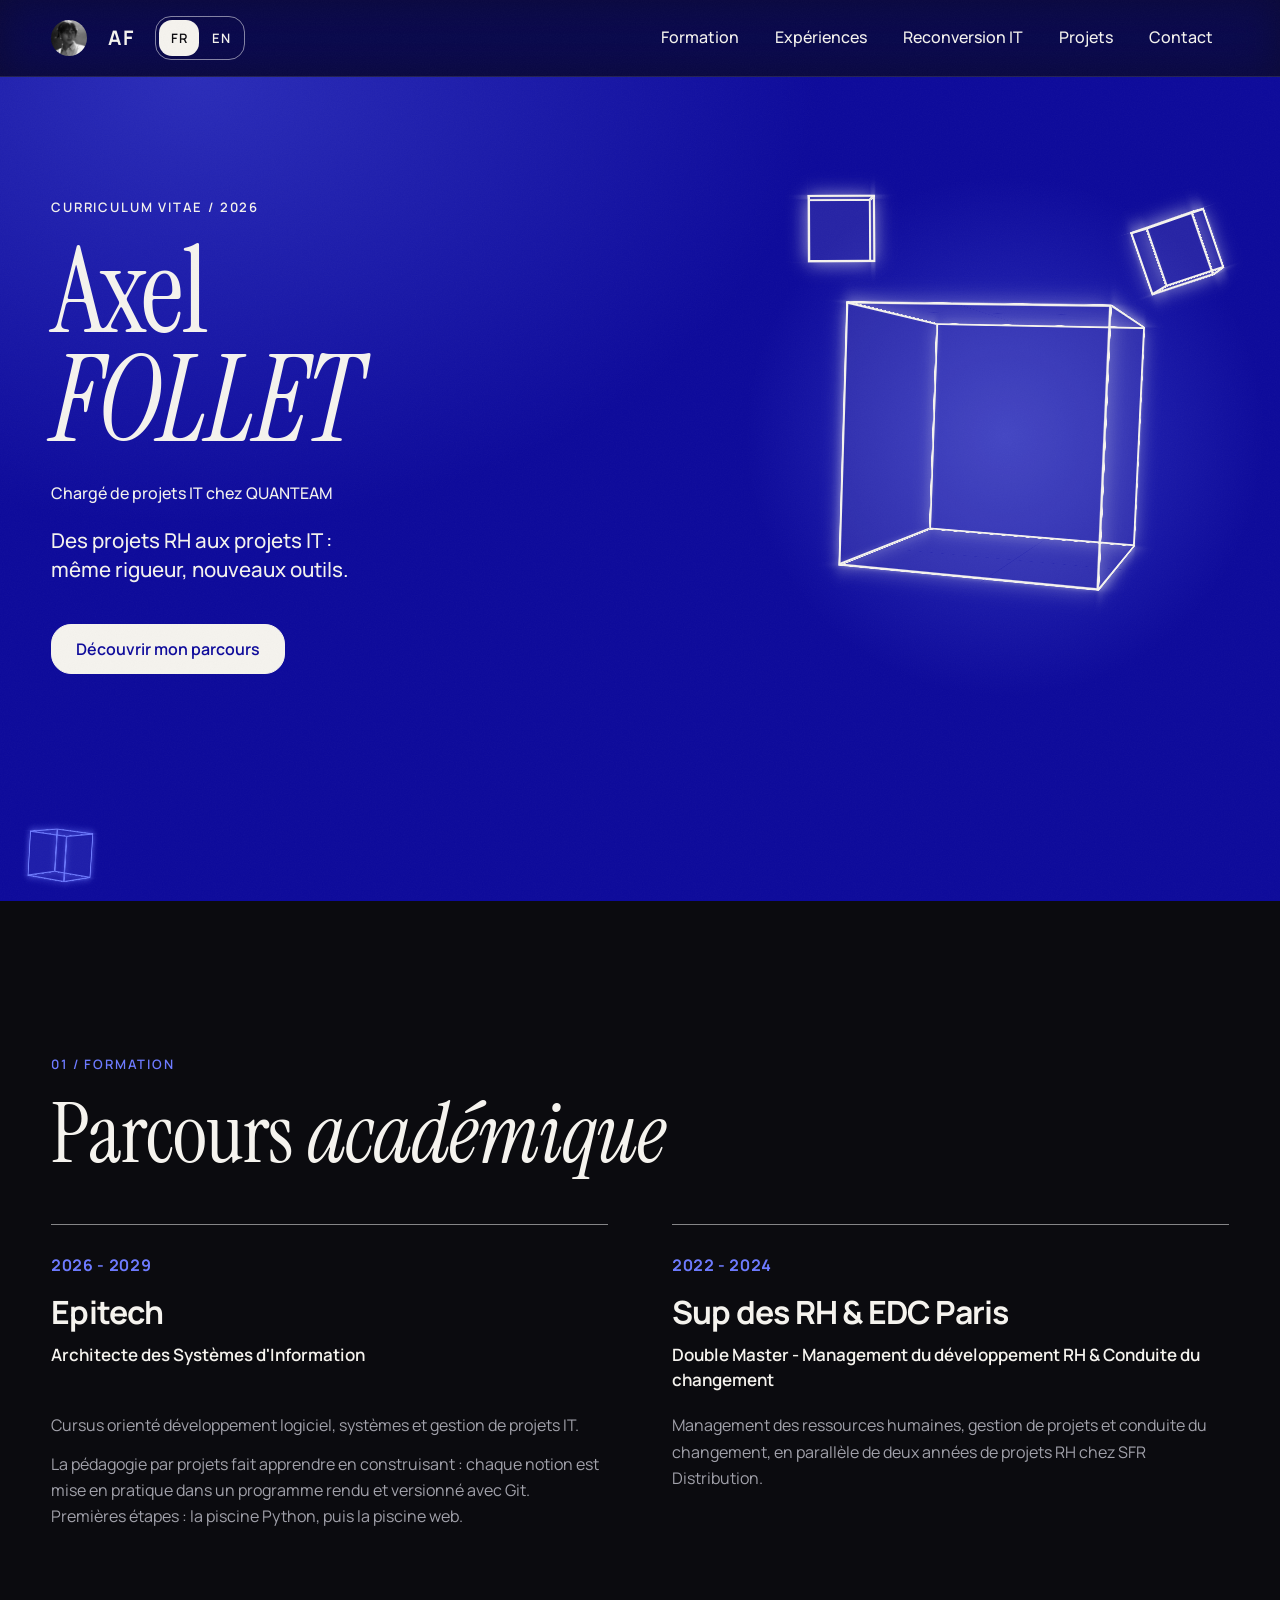
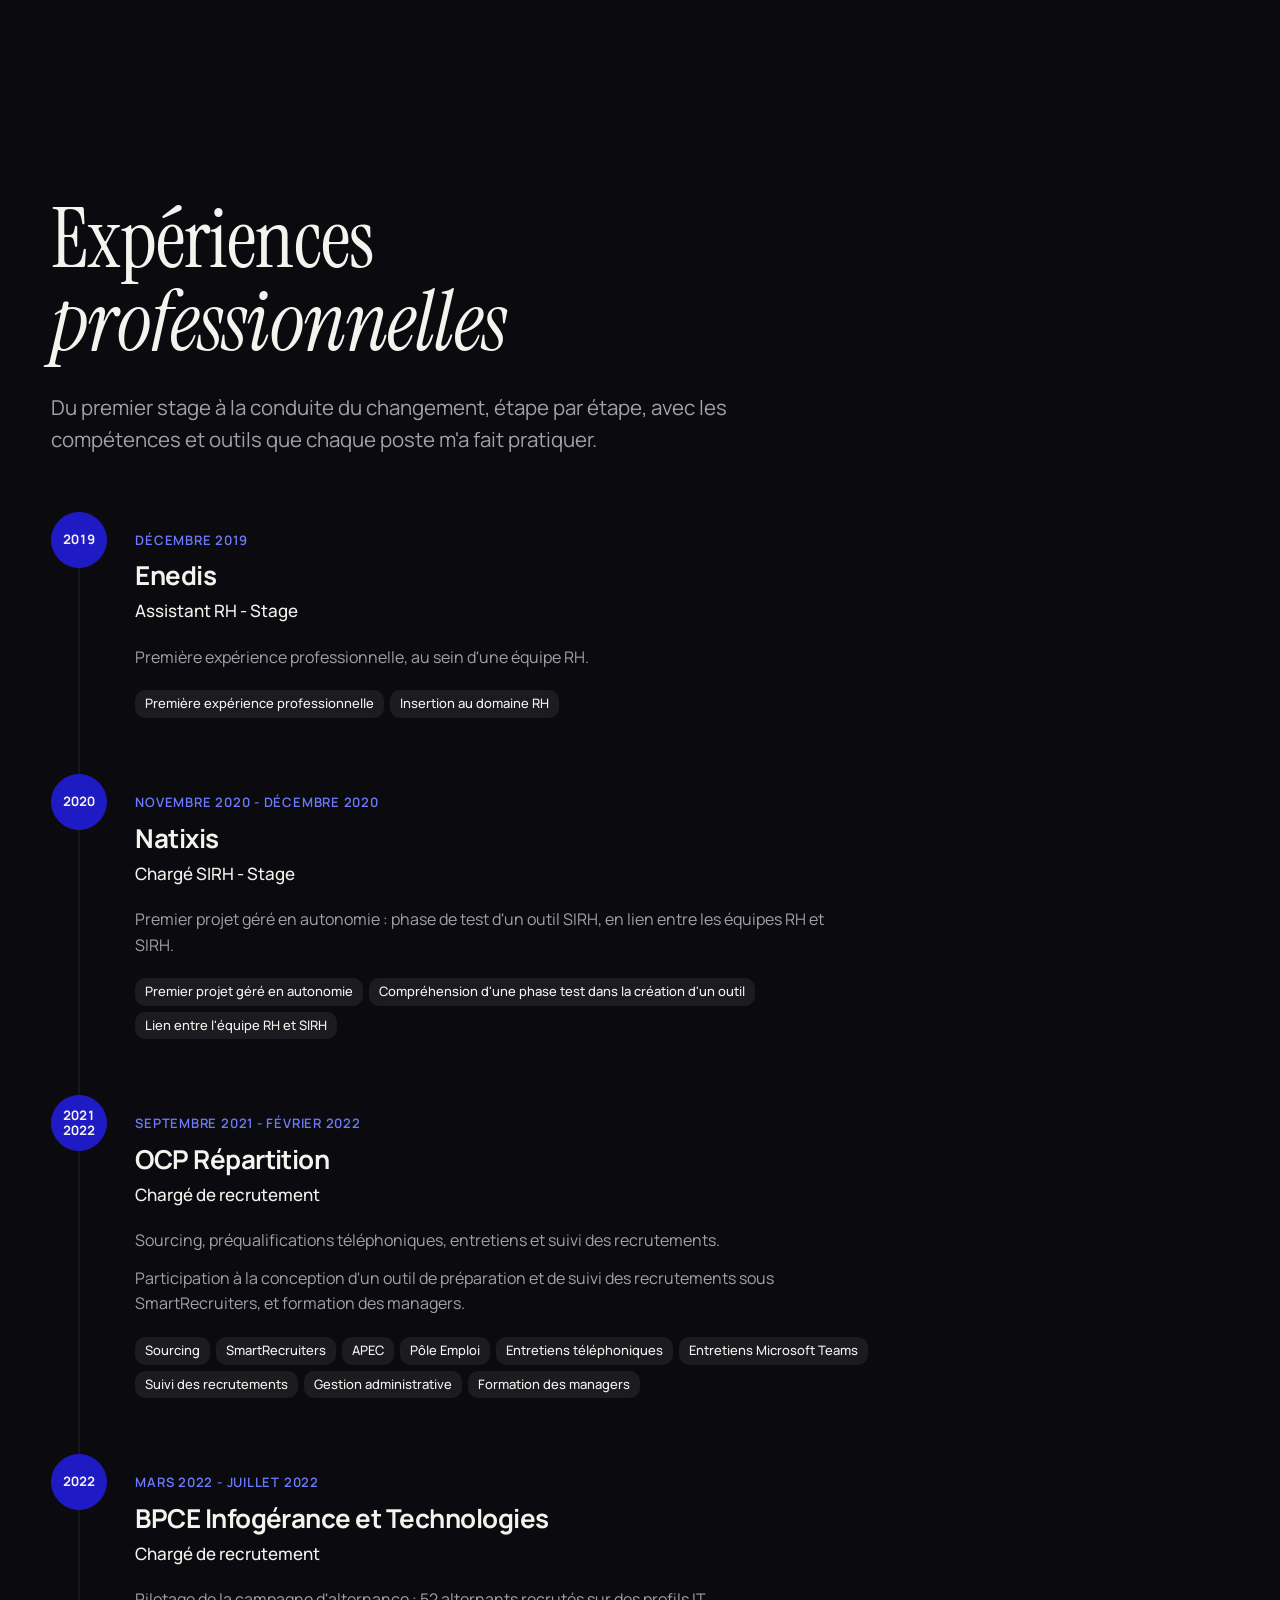
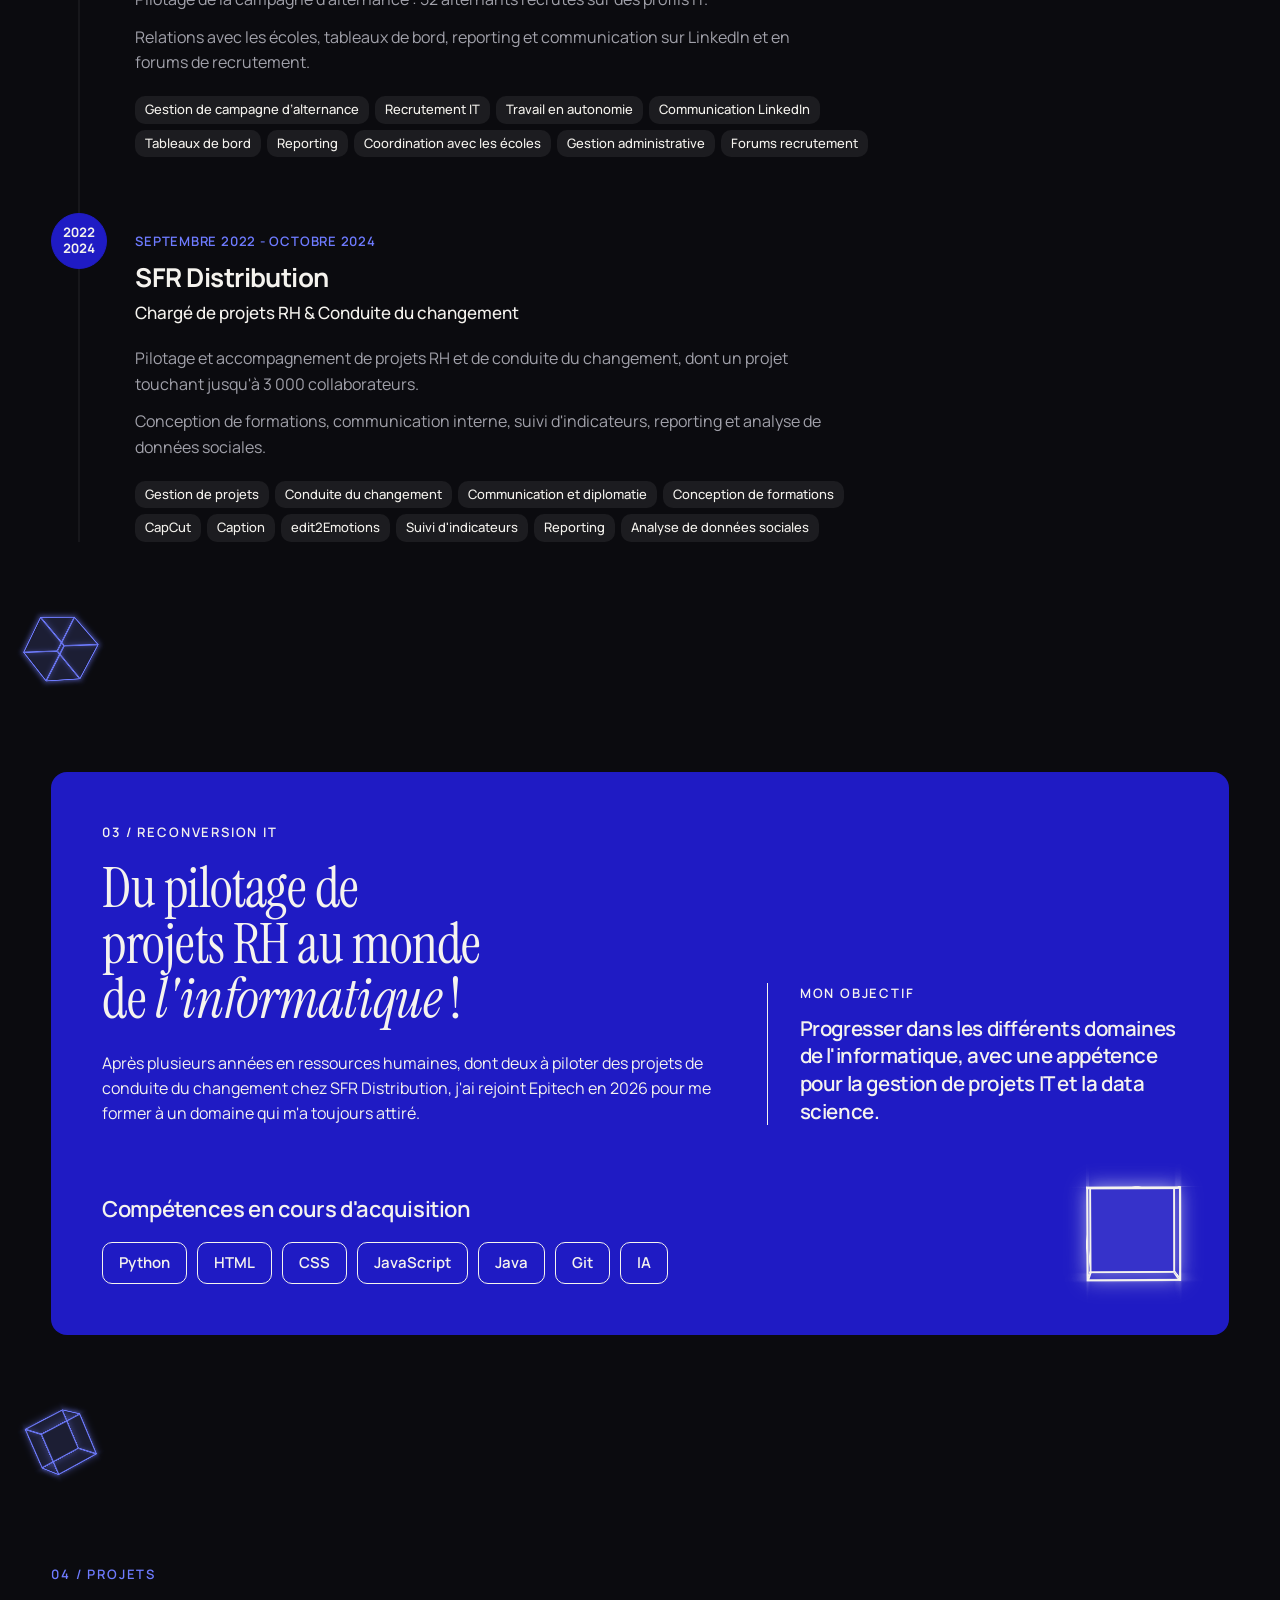
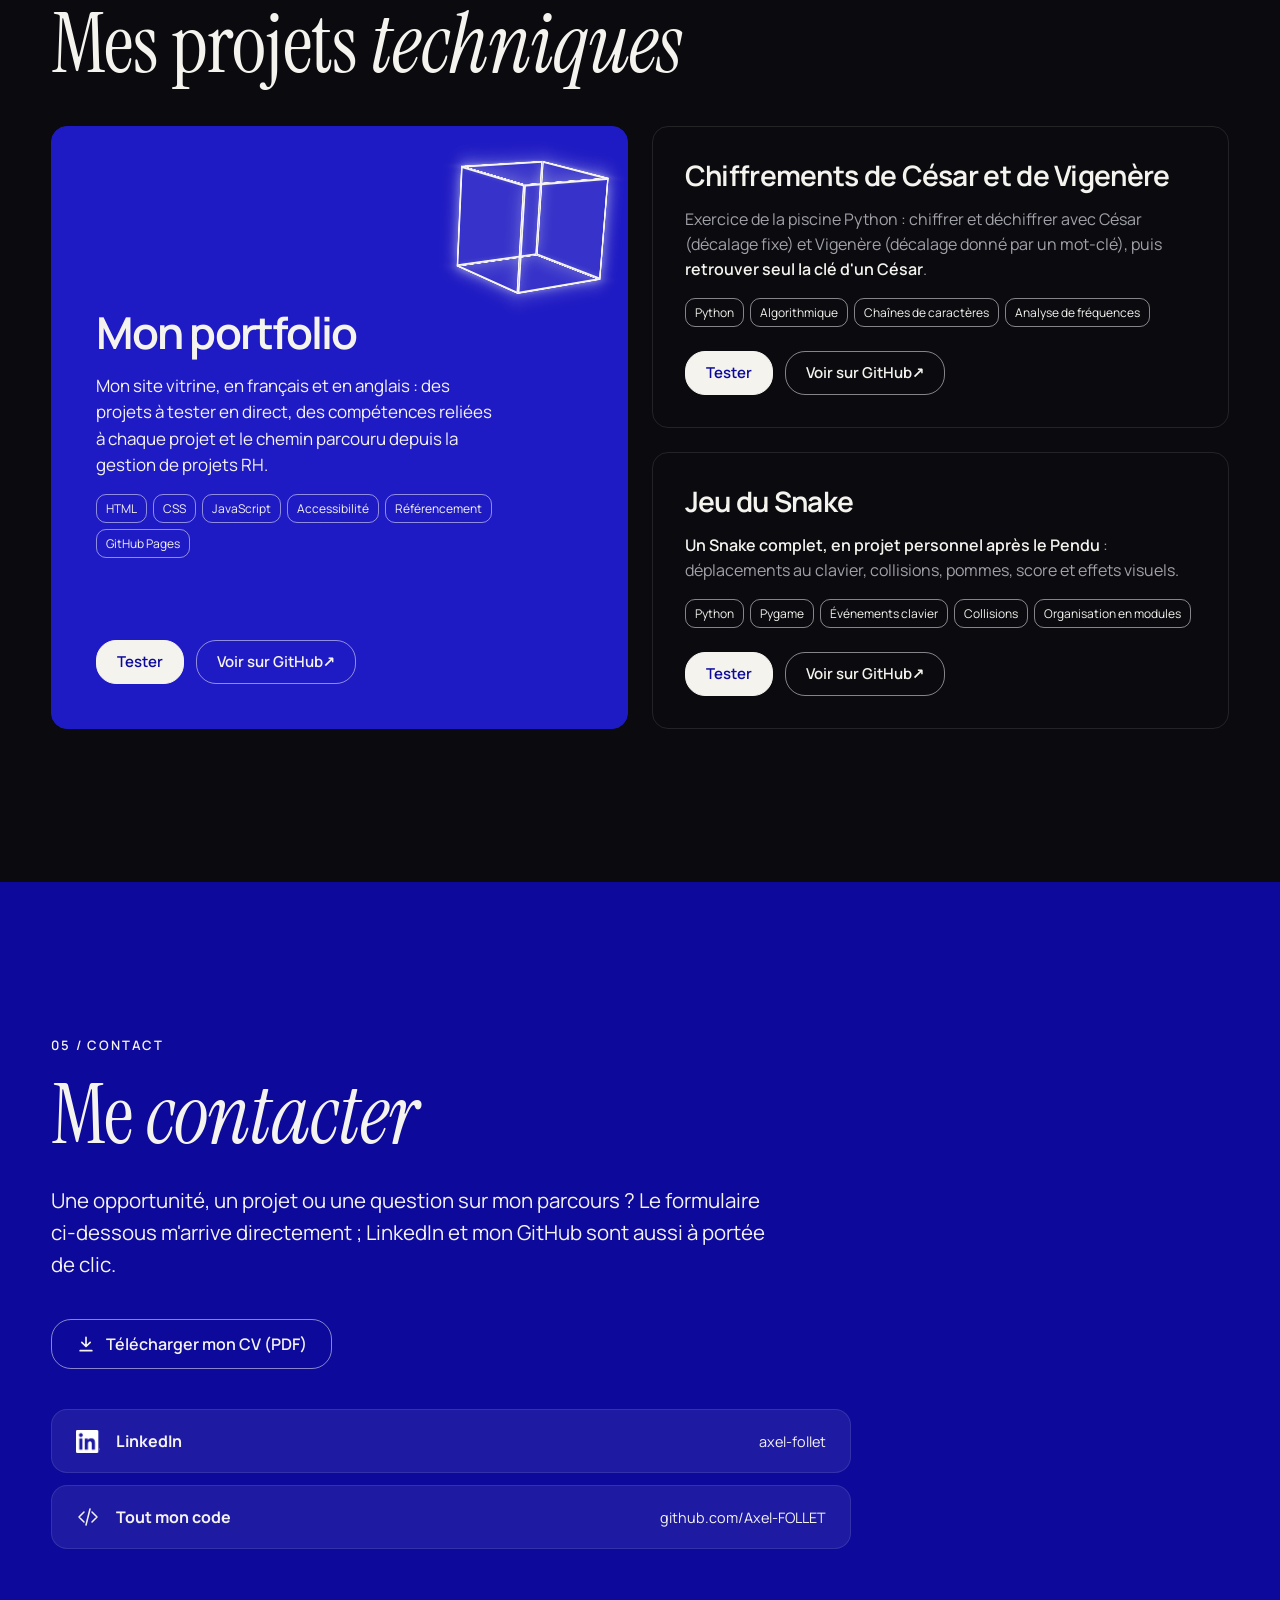
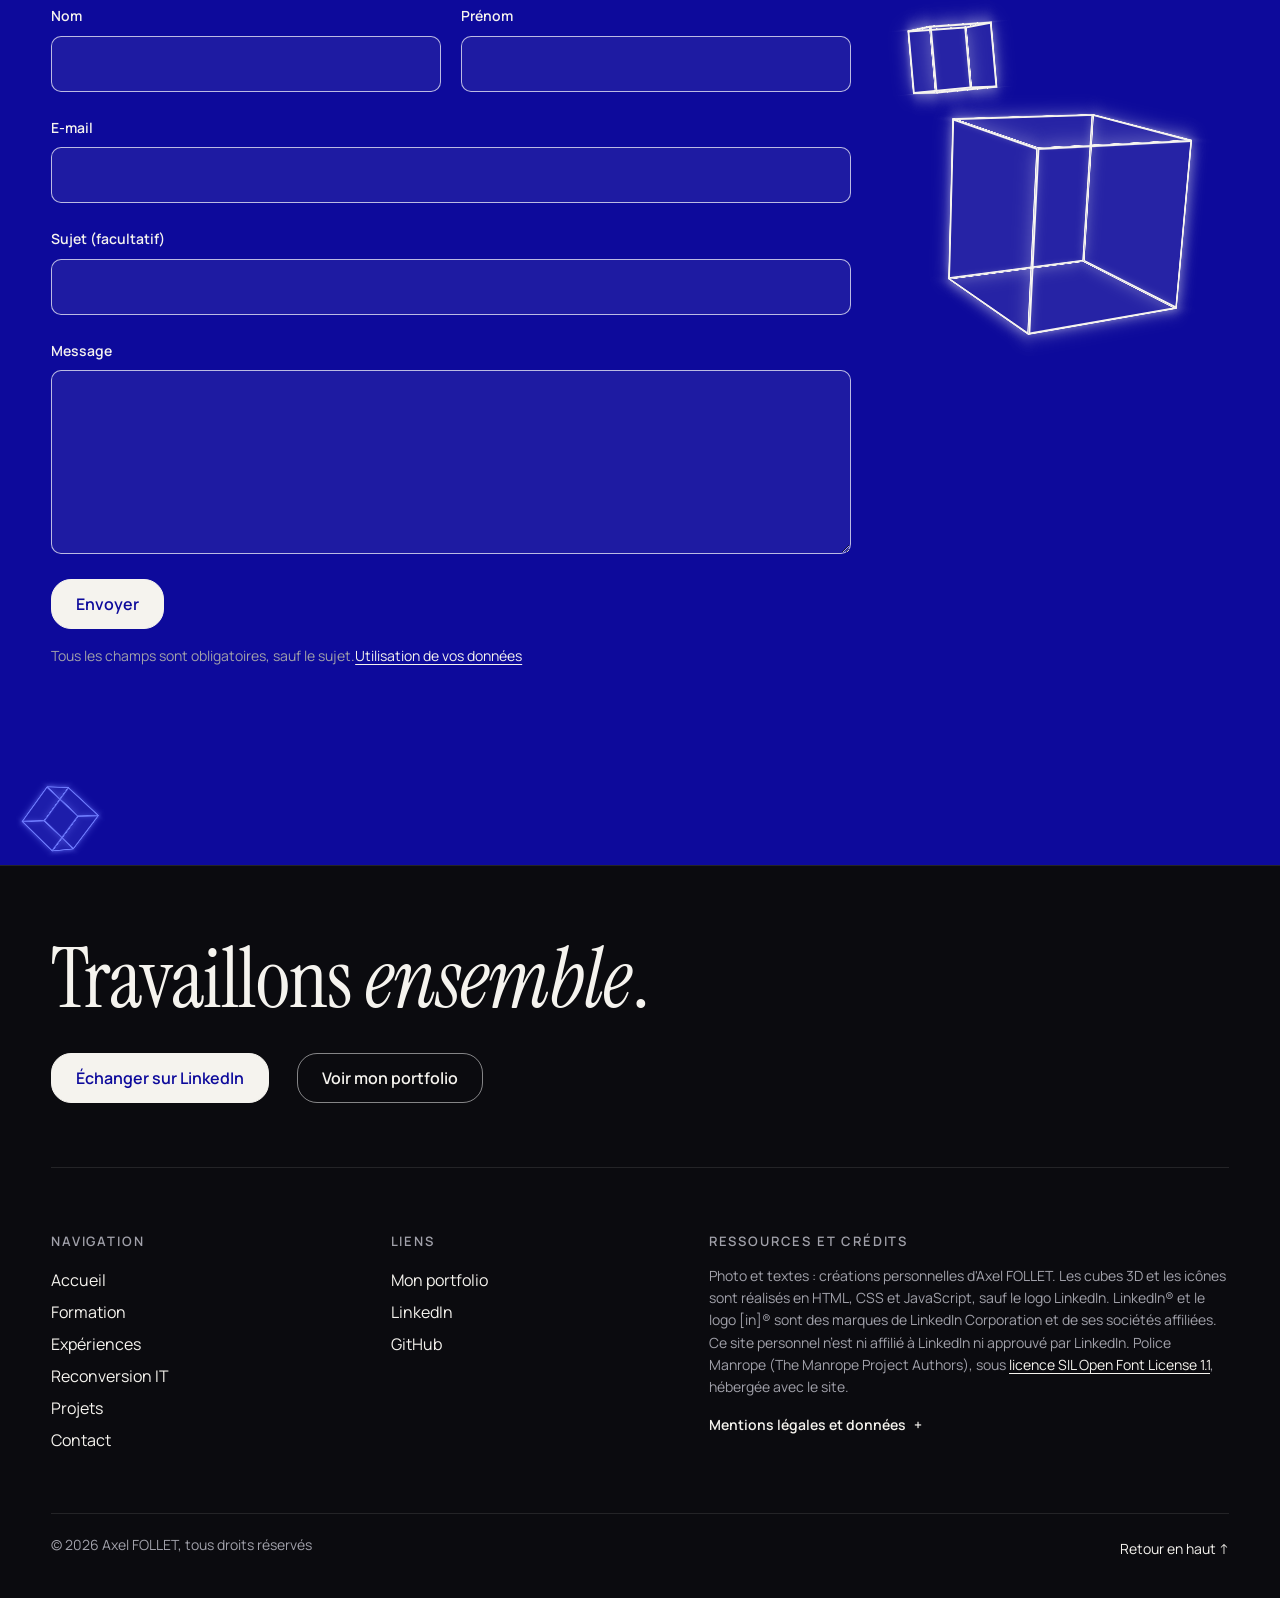
==== commit 6cc3a7eb: "Liens du code source : nouvelle arborescence du dépôt Axou" ====
--- a/index.html
+++ b/index.html
@@ -590,7 +590,7 @@
                     <div class="project-card__actions">
                         <a
                             class="button project-card__action project-card__link"
-                            href="https://github.com/Axel-FOLLET/Axou/tree/main/piscine_python/chiffrement"
+                            href="https://github.com/Axel-FOLLET/Axou/tree/main/03_algorithms/chiffrement"
                             target="_blank"
                             rel="noopener noreferrer"
                         >Voir sur GitHub<span class="visually-hidden"> : Chiffrements de César et de Vigenère (nouvel onglet)</span></a>
@@ -629,7 +629,7 @@
                     <div class="project-card__actions">
                         <a
                             class="button project-card__action project-card__link"
-                            href="https://github.com/Axel-FOLLET/Axou/tree/main/jeux/jeu_du_snake"
+                            href="https://github.com/Axel-FOLLET/Axou/tree/main/02_games/jeu_du_snake"
                             target="_blank"
                             rel="noopener noreferrer"
                         >Voir sur GitHub<span class="visually-hidden"> : Jeu du Snake (nouvel onglet)</span></a>
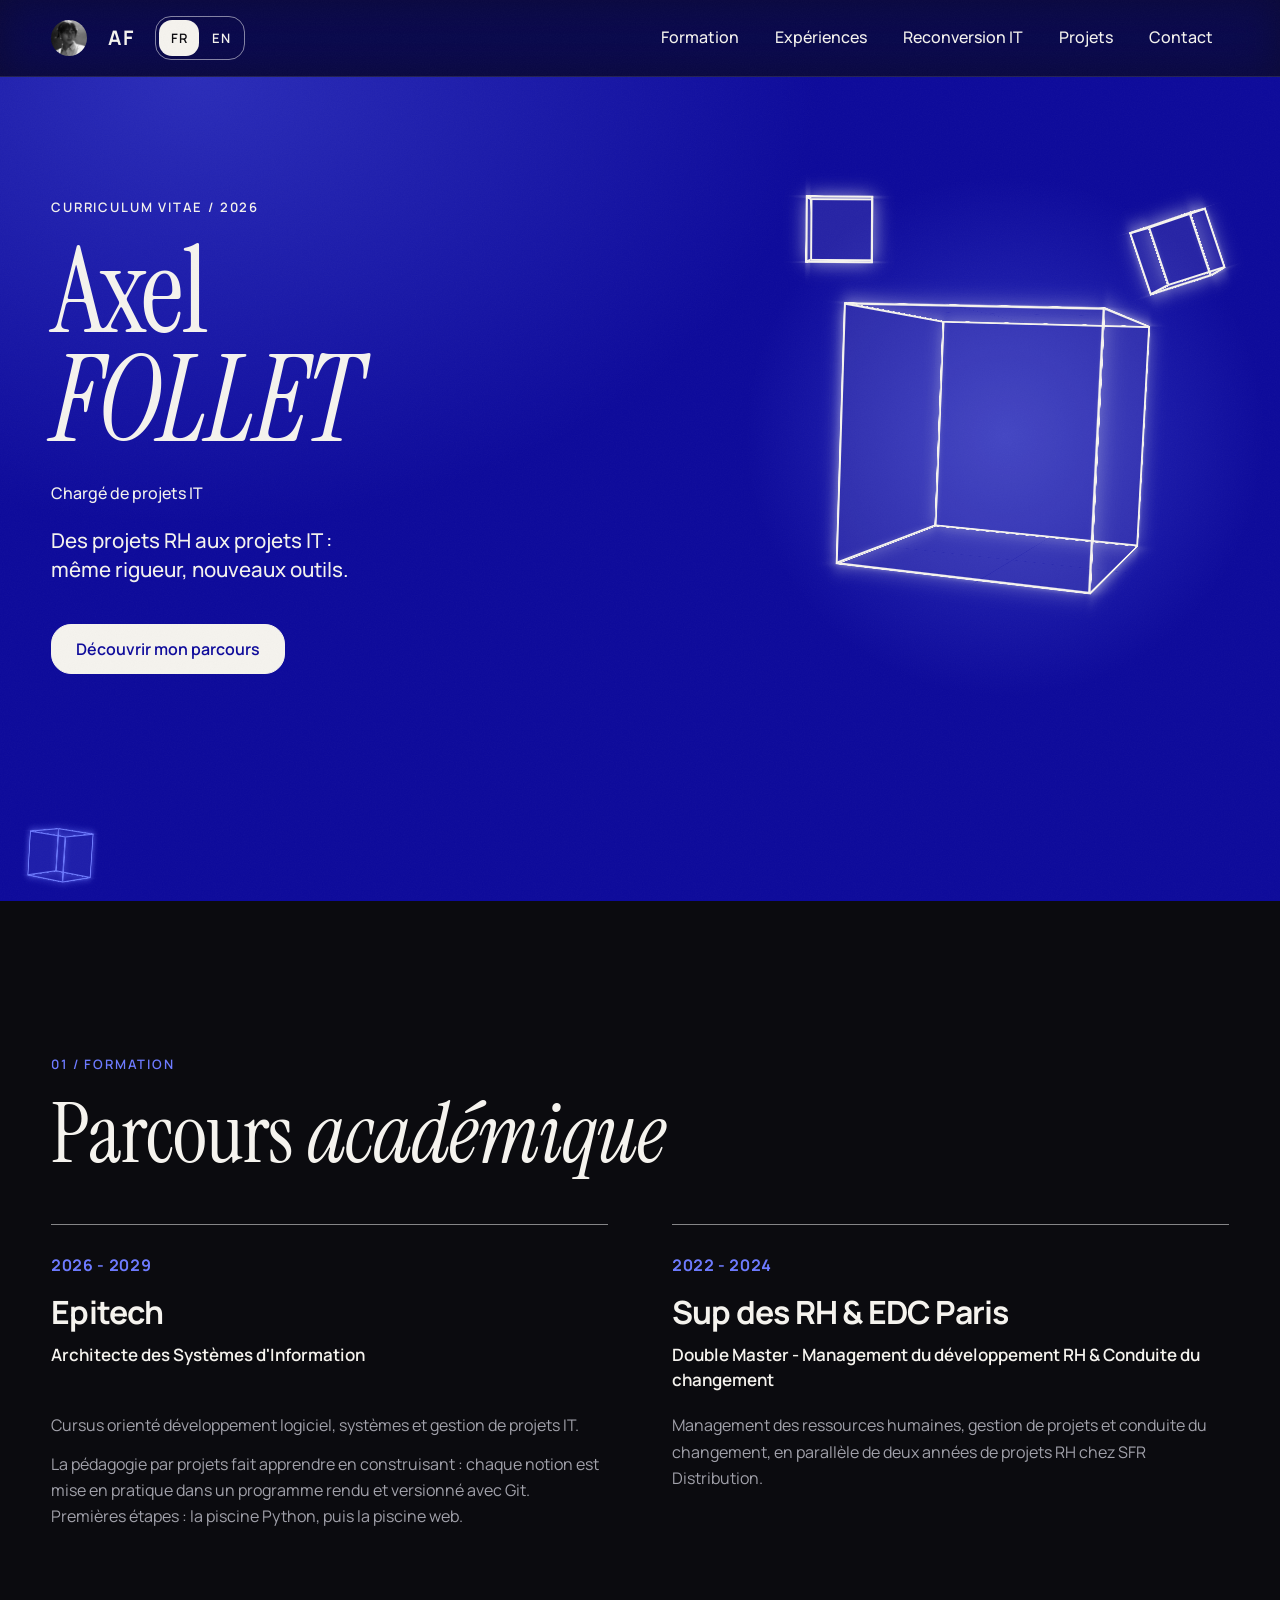
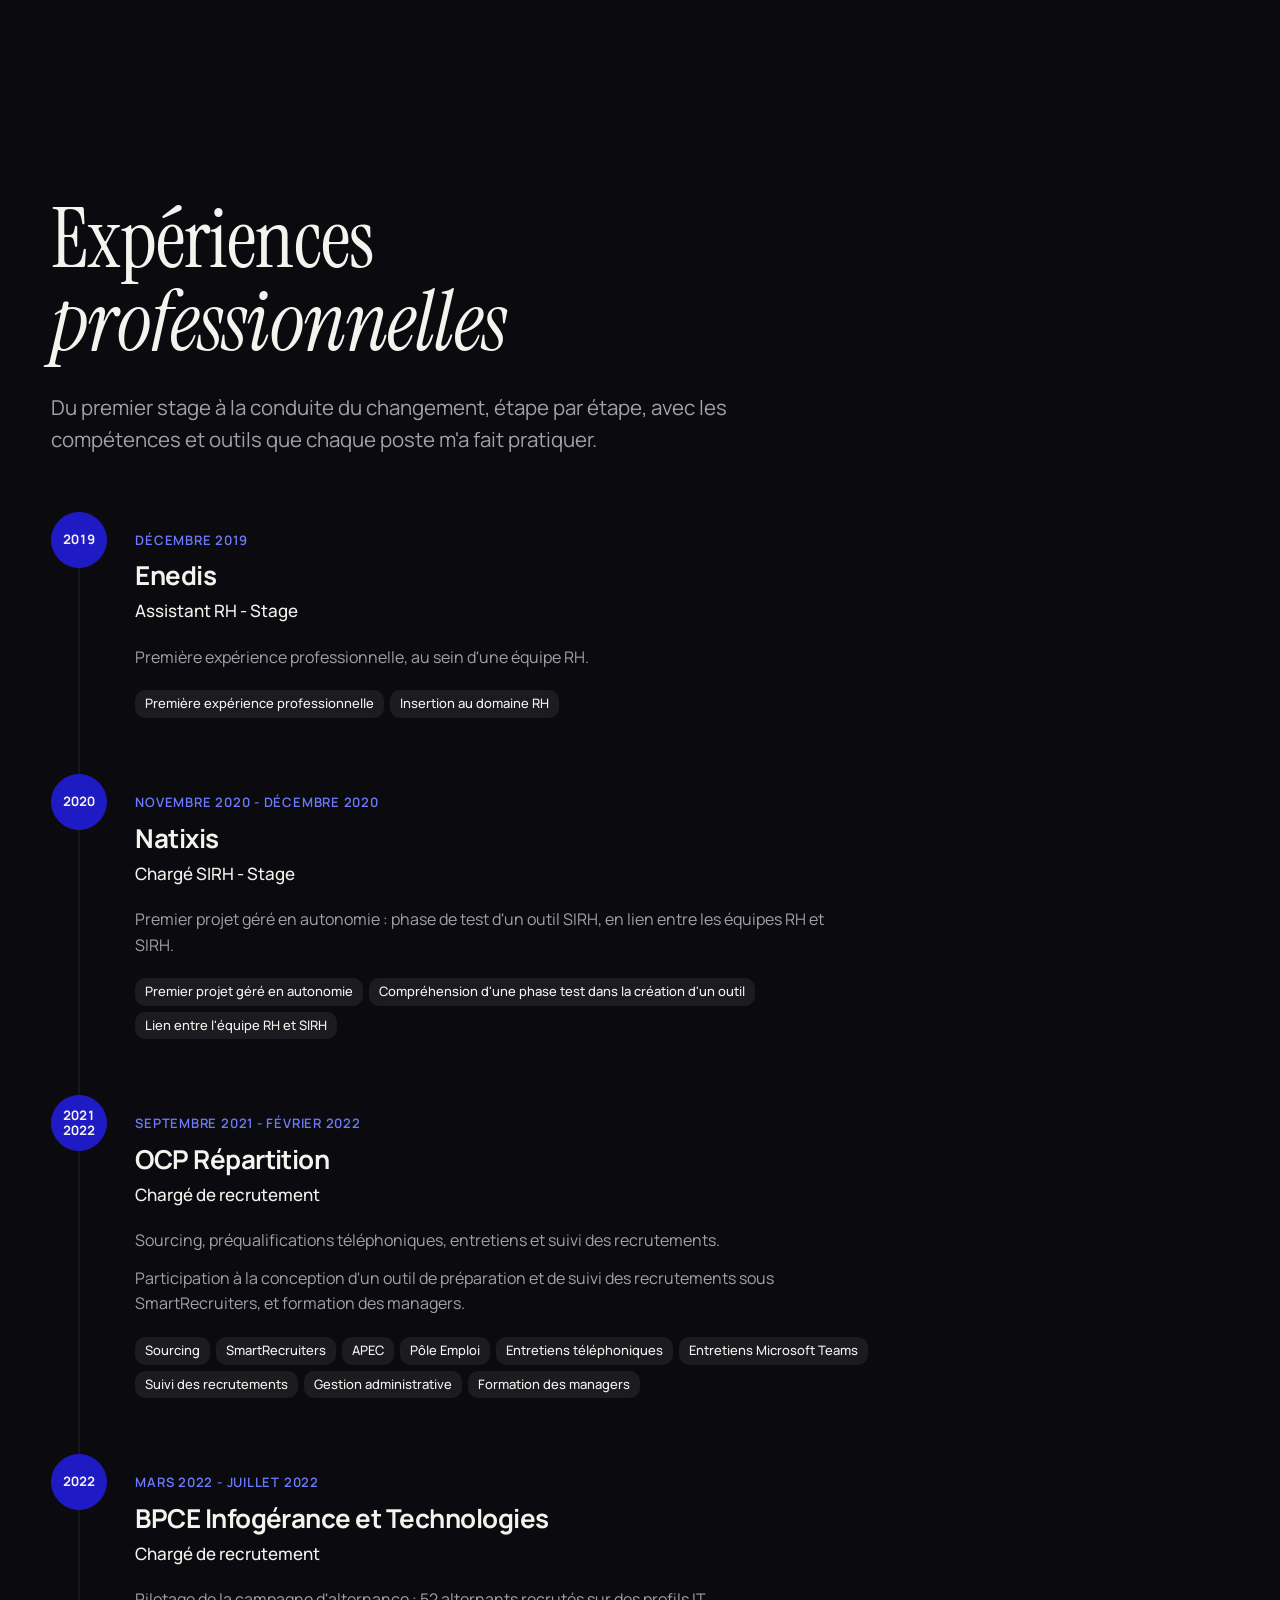
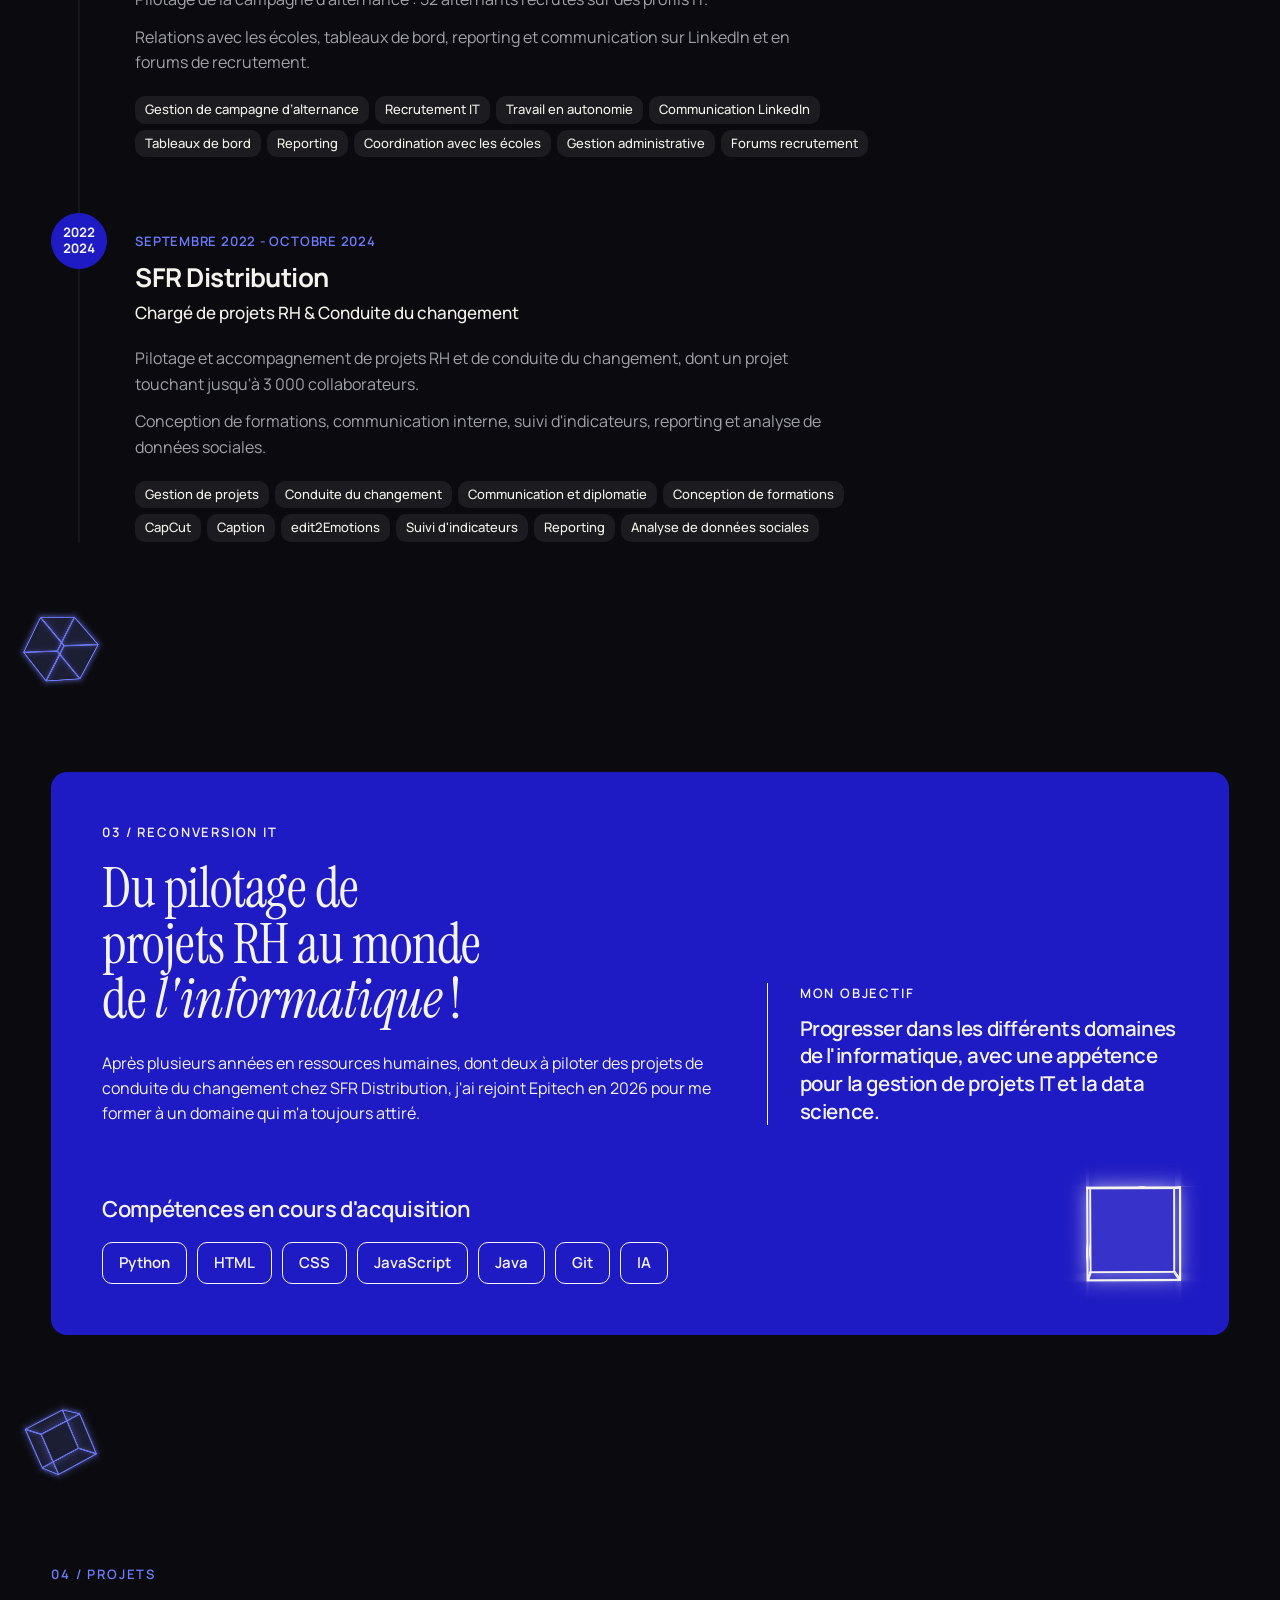
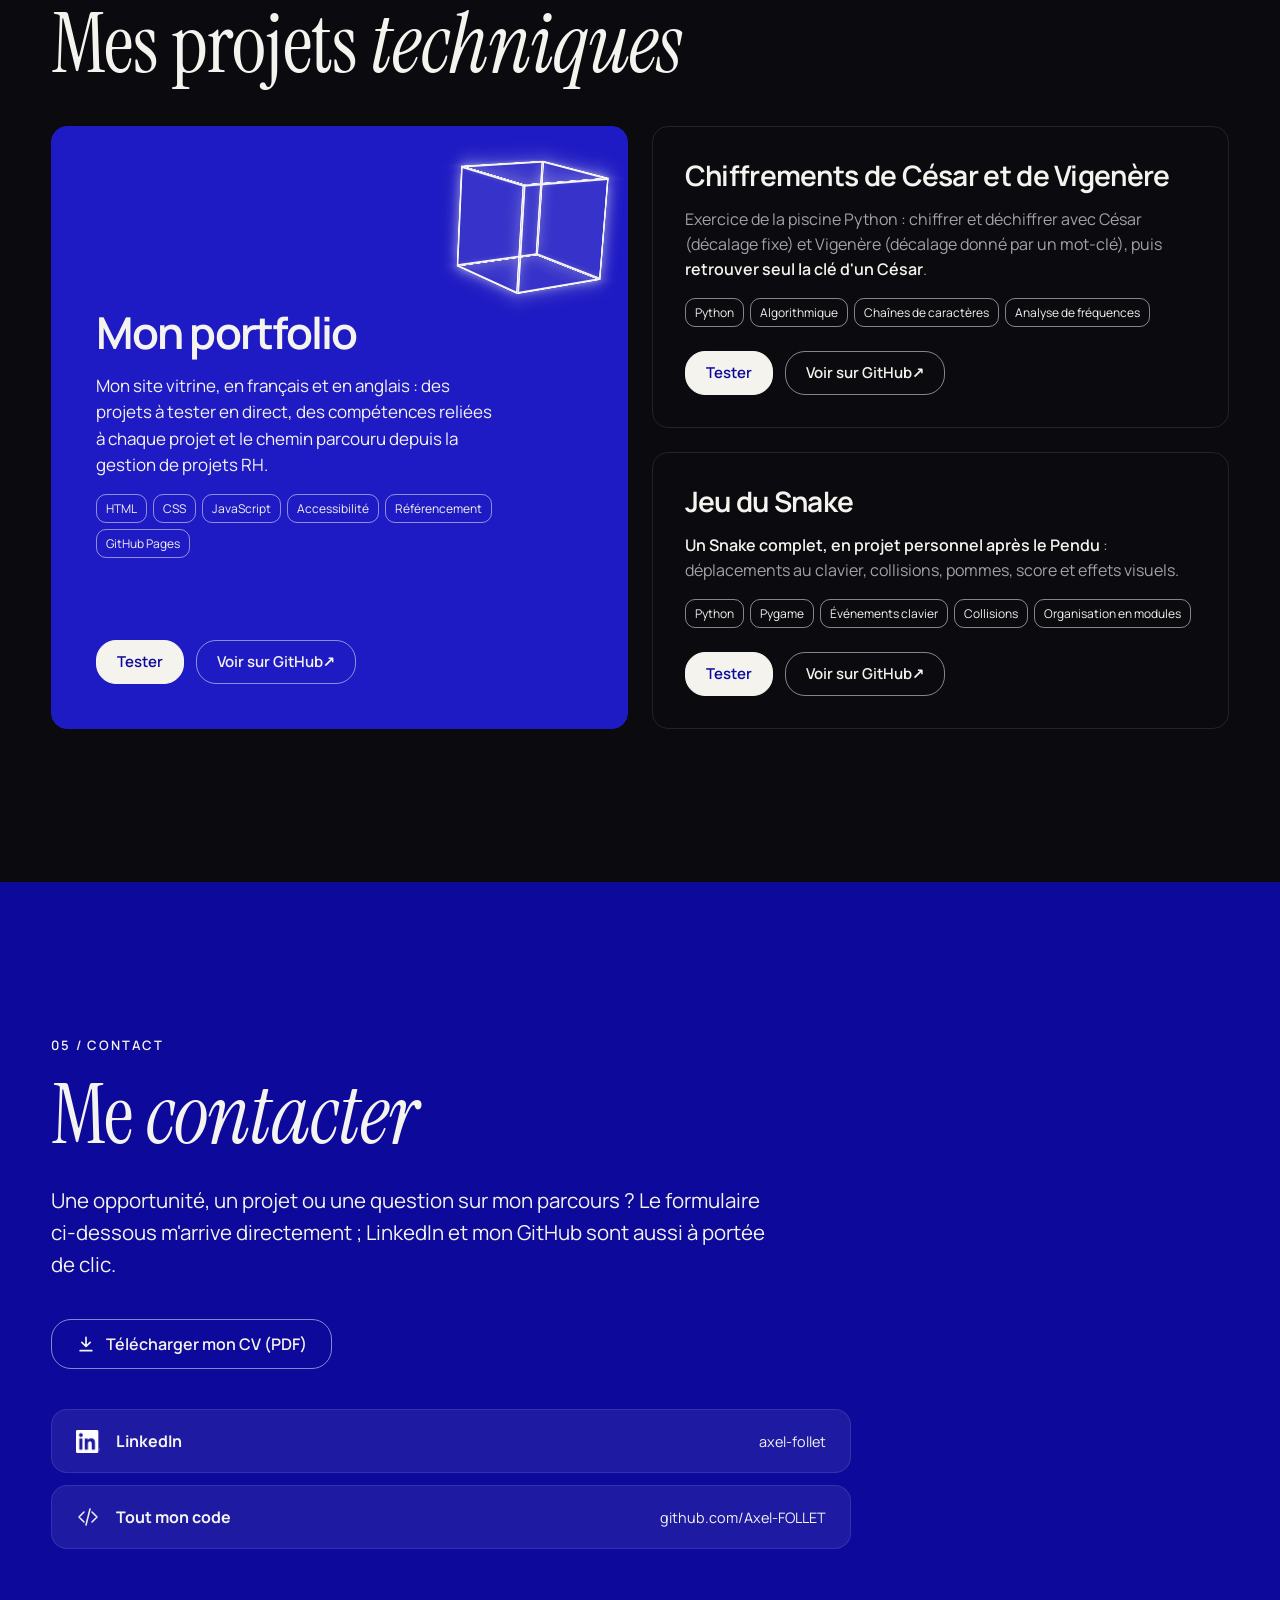
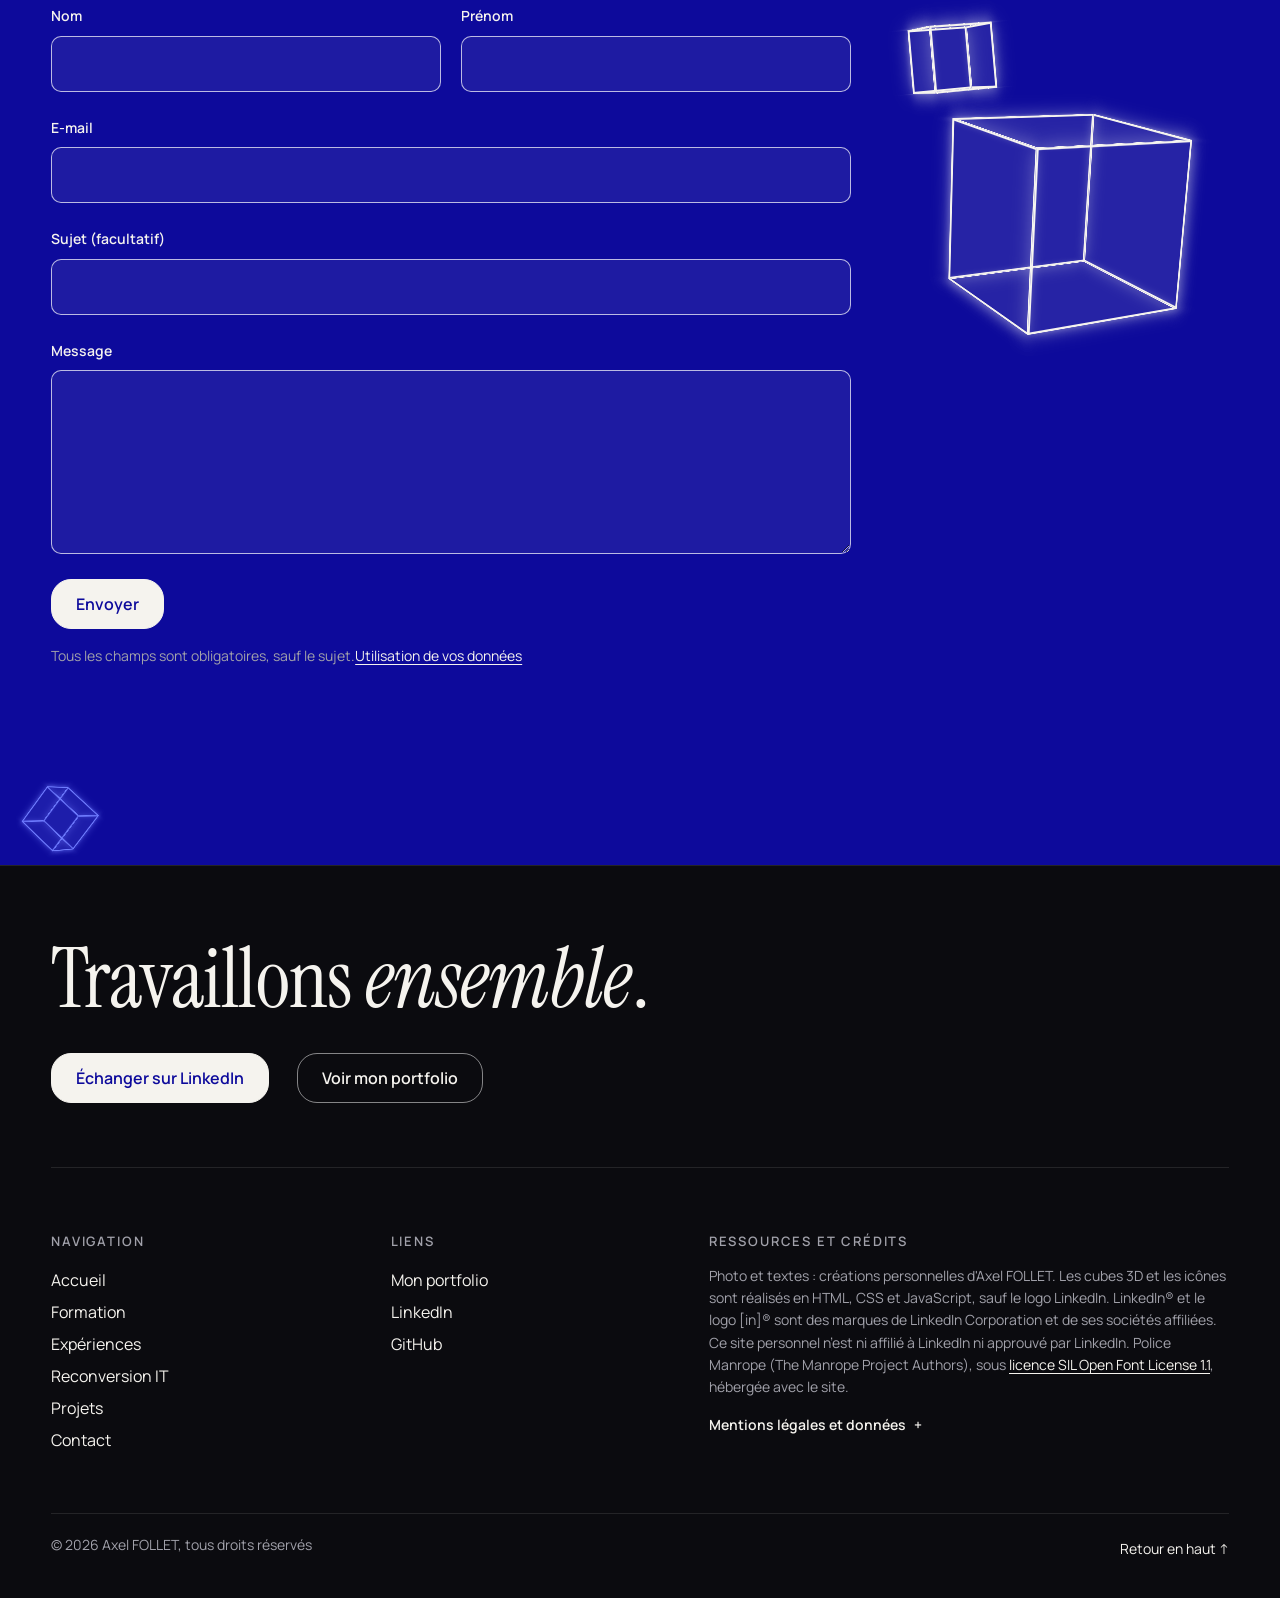
==== commit b1a404ae: "v3.2" ====
--- a/index.html
+++ b/index.html
@@ -156,7 +156,7 @@
                     <em>FOLLET</em>
                 </h1>
 
-                <p class="hero__role">Chargé de projets IT chez QUANTEAM</p>
+                <p class="hero__role">Chargé de projets IT</p>
 
                 <!-- Phrase d'accroche -->
                 <p class="hero__catchphrase">
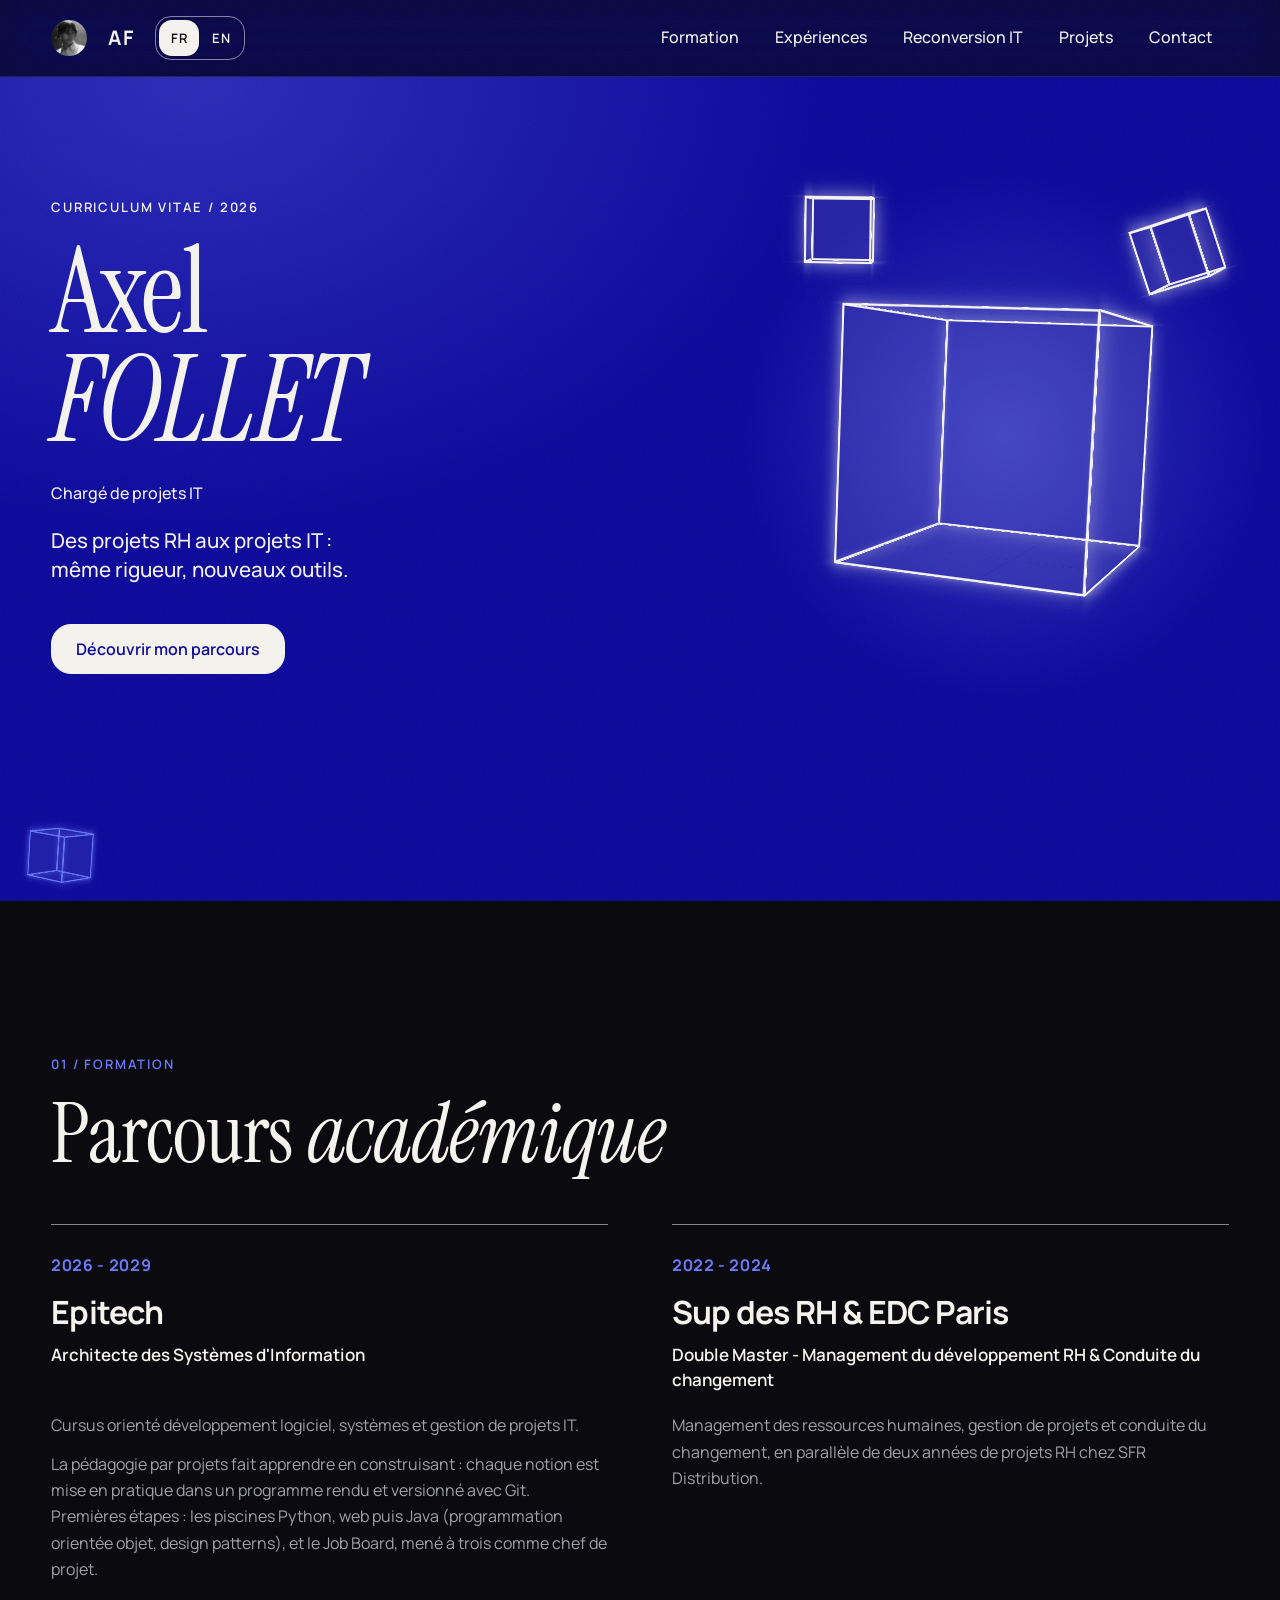
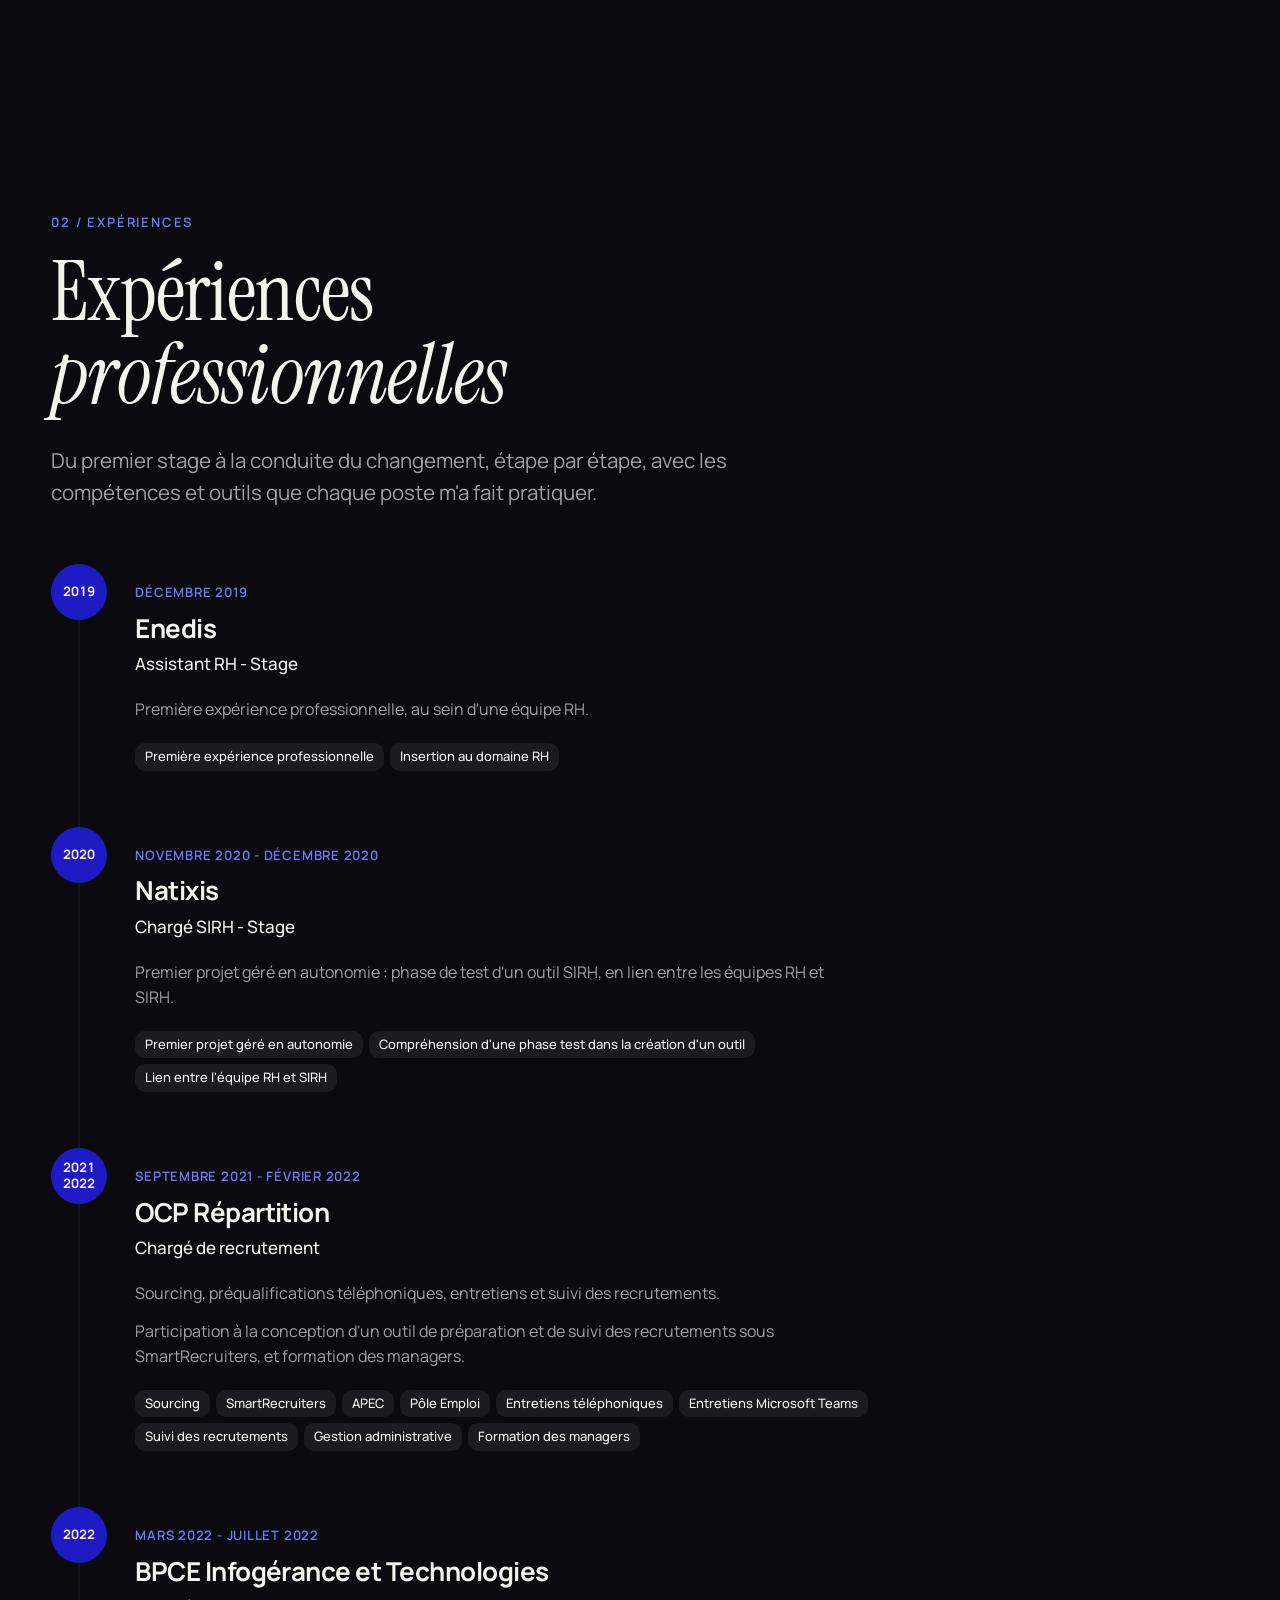
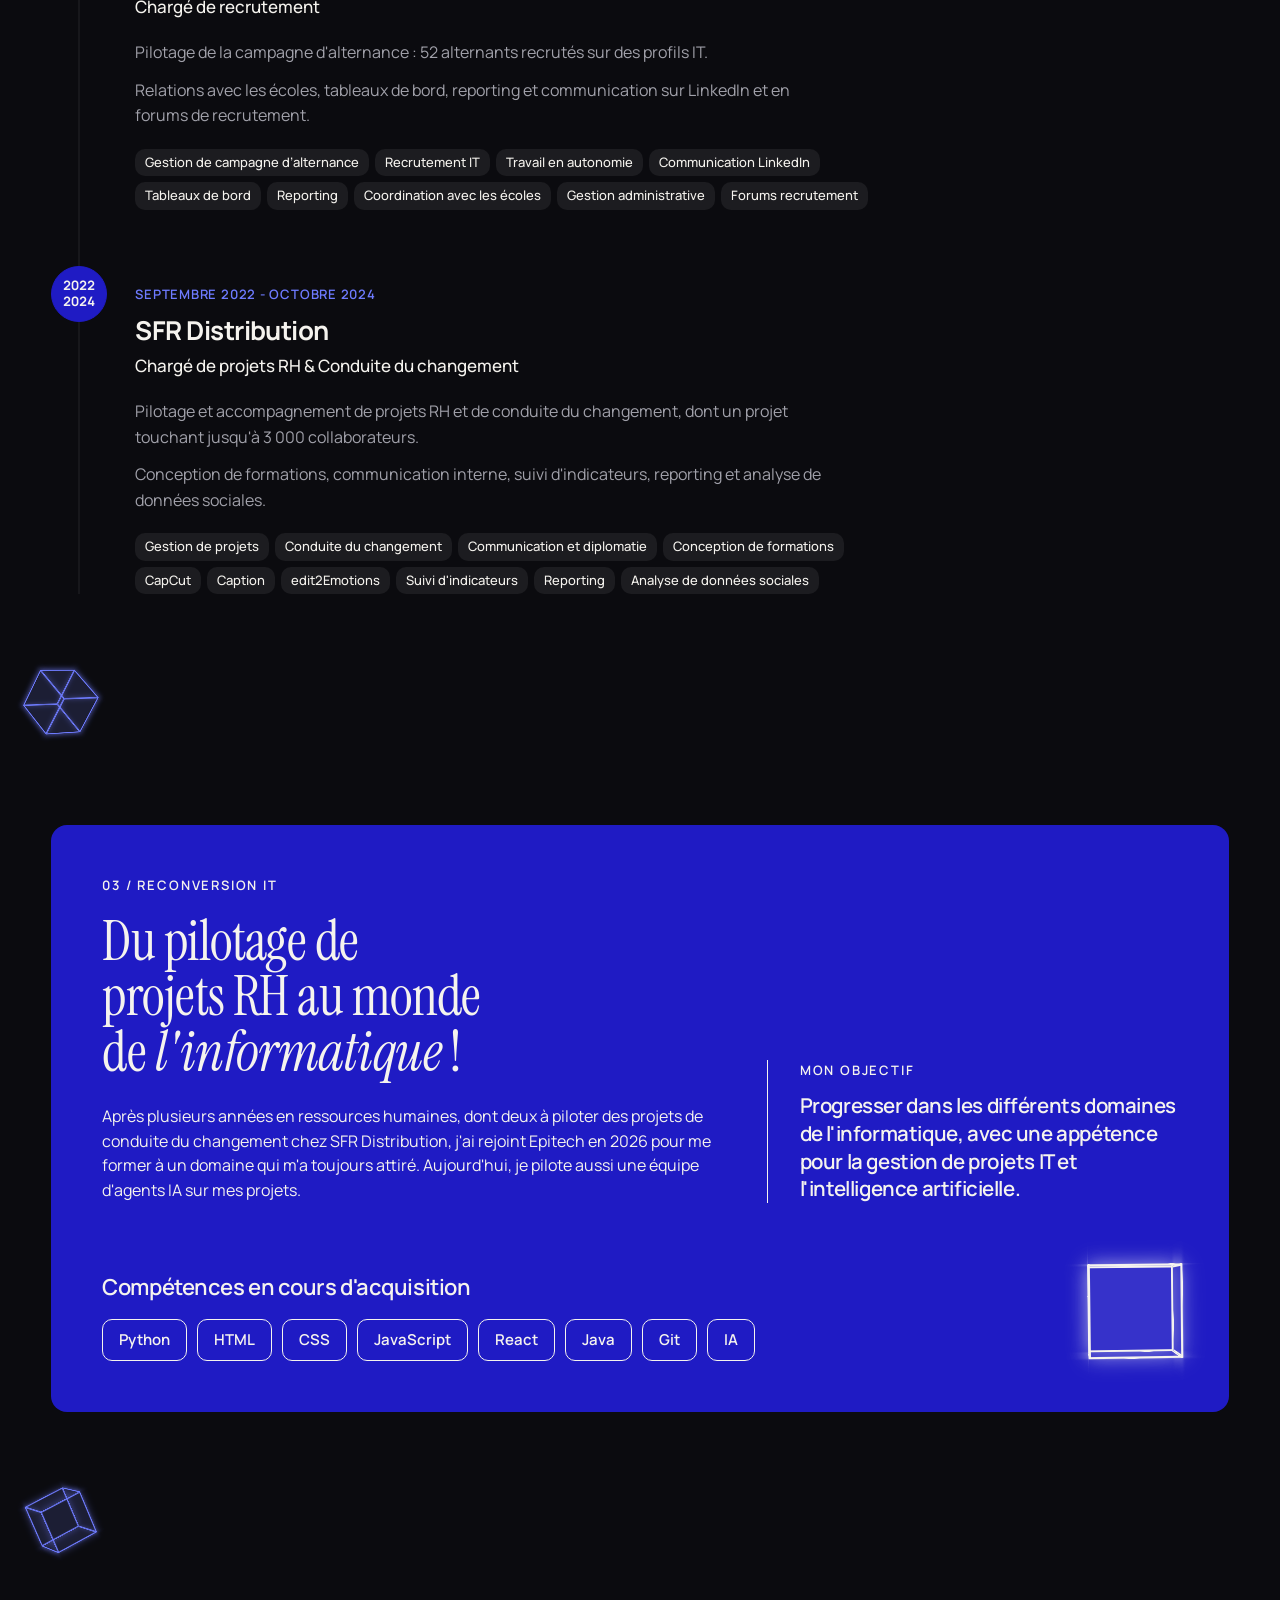
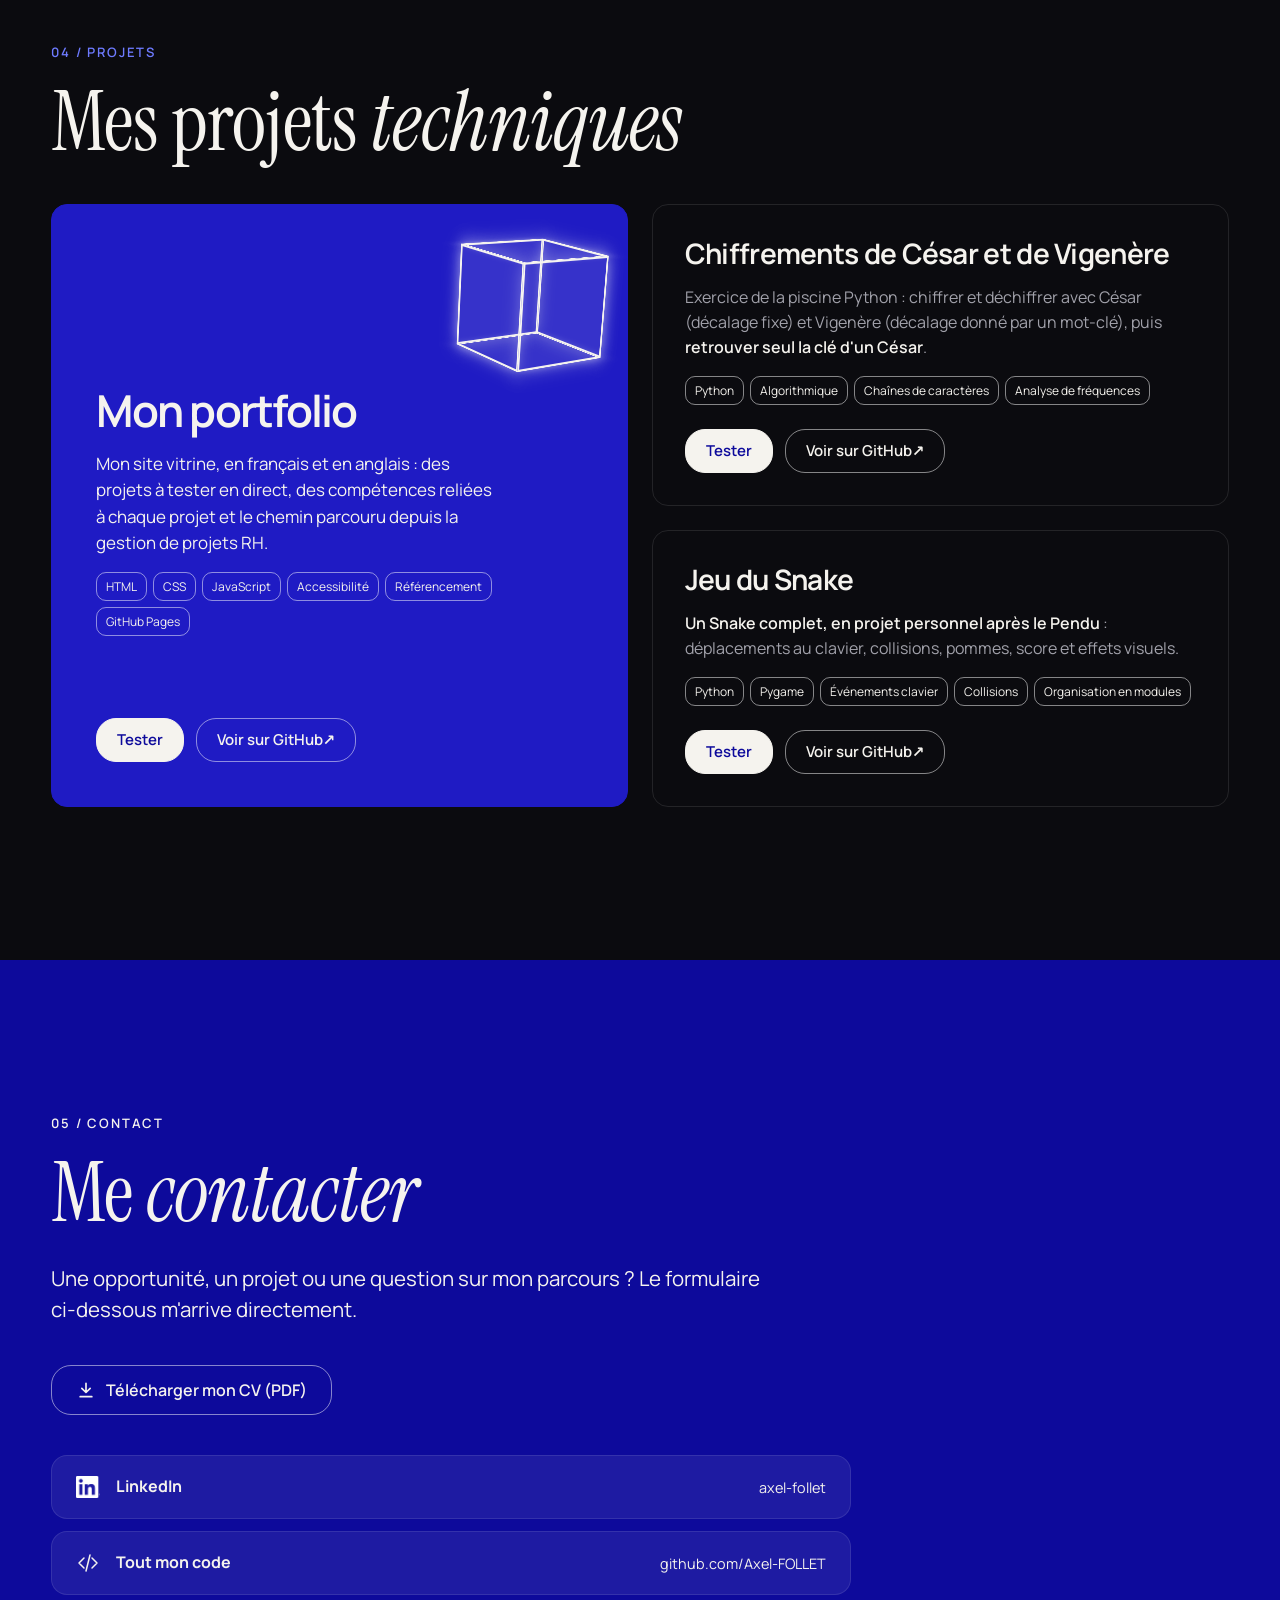
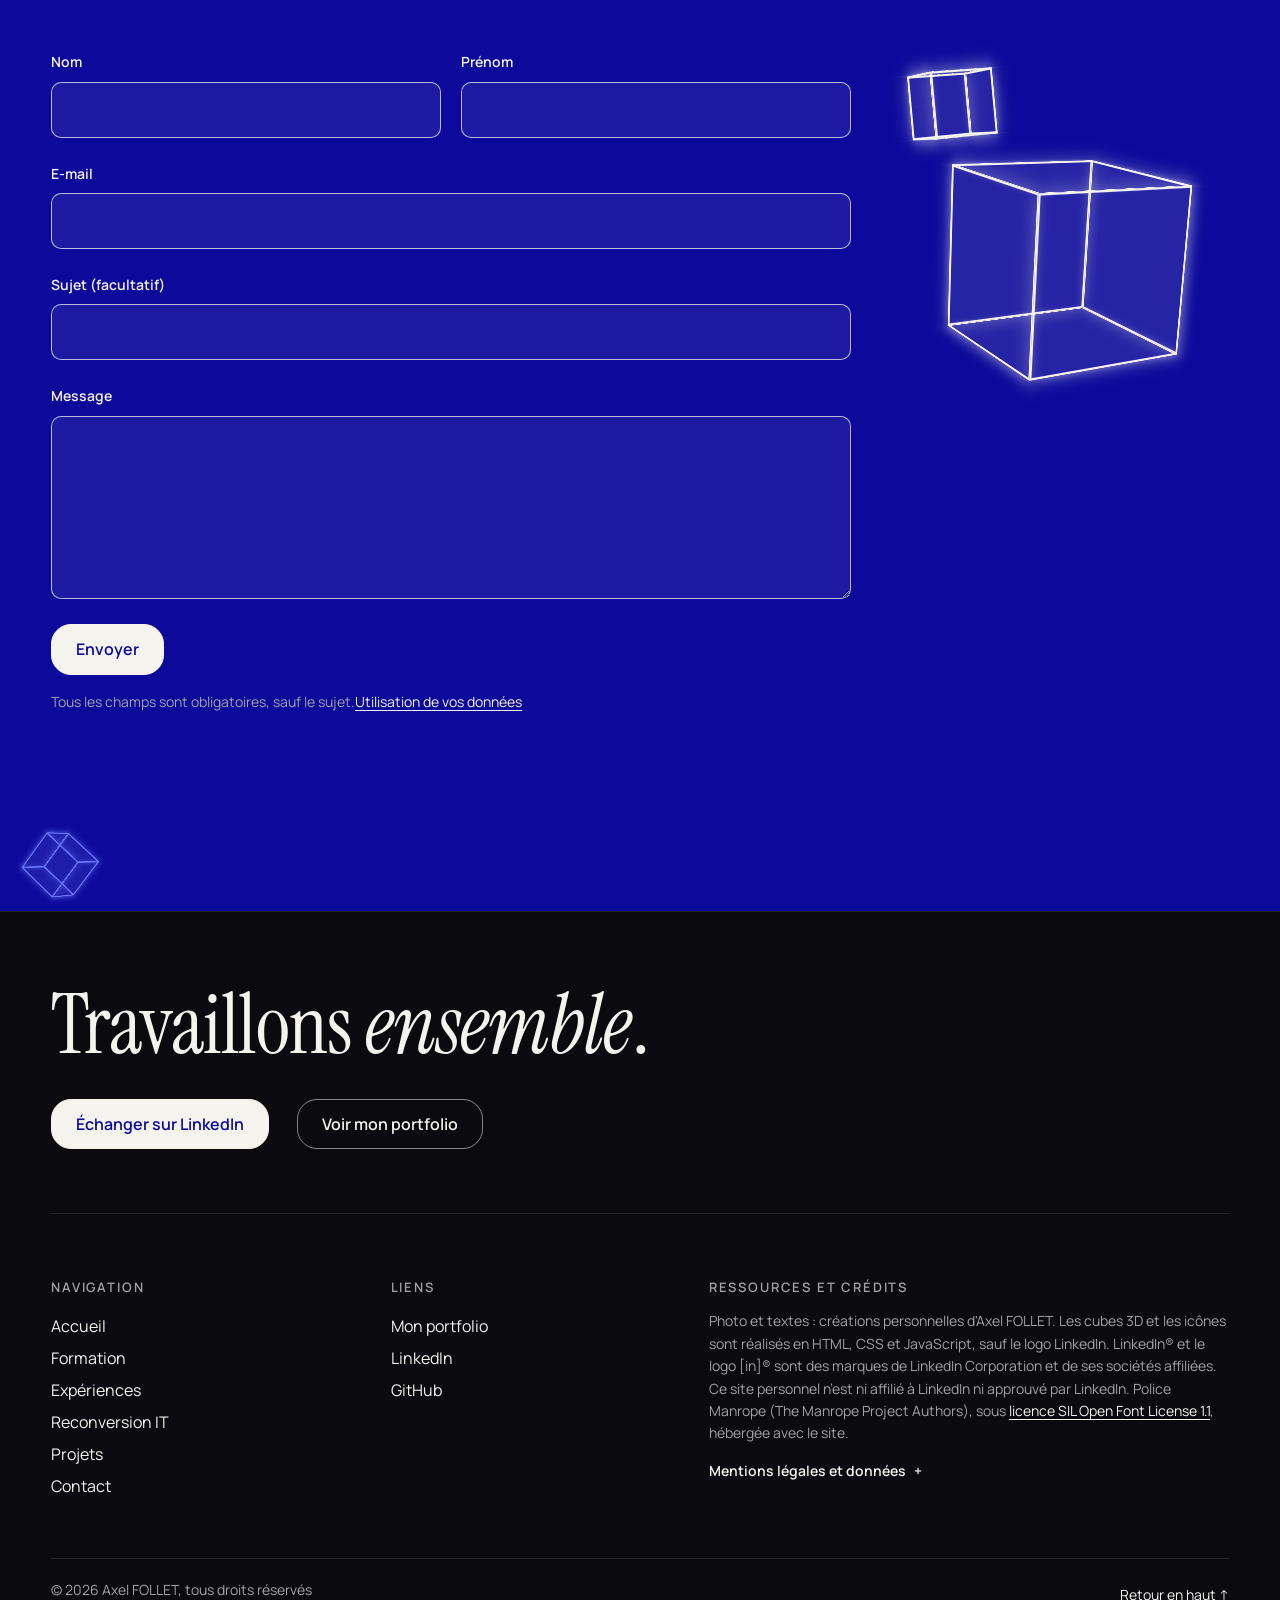
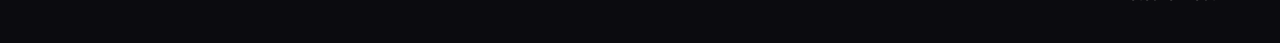
==== commit da9ddfd0: "v3.3" ====
--- a/index.html
+++ b/index.html
@@ -213,7 +213,7 @@
                     </p>
 
                     <p class="education__text">
-                        La pédagogie par projets fait apprendre en construisant&nbsp;: chaque notion est mise en pratique dans un programme rendu et versionné avec Git. Premières étapes&nbsp;: la piscine Python, puis la piscine web.
+                        La pédagogie par projets fait apprendre en construisant&nbsp;: chaque notion est mise en pratique dans un programme rendu et versionné avec Git. Premières étapes&nbsp;: les piscines Python, web puis Java (programmation orientée objet, design patterns), et le Job Board, mené à trois comme chef de projet.
                     </p>
 
                 </article>
@@ -451,7 +451,7 @@
                     </h2>
 
                     <p>
-                        Après plusieurs années en ressources humaines, dont deux à piloter des projets de conduite du changement chez SFR Distribution, j'ai rejoint Epitech en 2026 pour me former à un domaine qui m'a toujours attiré.
+                        Après plusieurs années en ressources humaines, dont deux à piloter des projets de conduite du changement chez SFR Distribution, j'ai rejoint Epitech en 2026 pour me former à un domaine qui m'a toujours attiré. Aujourd'hui, je pilote aussi une équipe d'agents IA sur mes projets.
                     </p>
 
                     </div>
@@ -461,7 +461,7 @@
                         <p class="career__goal-label">Mon objectif</p>
 
                         <p class="career__goal-text">
-                            Progresser dans les différents domaines de l'informatique, avec une appétence pour la gestion de projets IT et la data science.
+                            Progresser dans les différents domaines de l'informatique, avec une appétence pour la gestion de projets IT et l'intelligence artificielle.
                         </p>
 
                     </div>
@@ -492,6 +492,7 @@
                         <li>HTML</li>
                         <li>CSS</li>
                         <li>JavaScript</li>
+                        <li>React</li>
                         <li>Java</li>
                         <li>Git</li>
                         <li>IA</li>
@@ -659,7 +660,7 @@
             <h2 class="section__title" id="contact-title">Me <em>contacter</em></h2>
 
             <p class="section__intro">
-                Une opportunité, un projet ou une question sur mon parcours&nbsp;? Le formulaire ci-dessous m'arrive directement&nbsp;; LinkedIn et mon GitHub sont aussi à portée de clic.
+                Une opportunité, un projet ou une question sur mon parcours&nbsp;? Le formulaire ci-dessous m'arrive directement.
             </p>
 
             <a class="button contact__resume" href="assets/CV_Axel_FOLLET_FR.pdf" download="CV_Axel_FOLLET_FR.pdf">
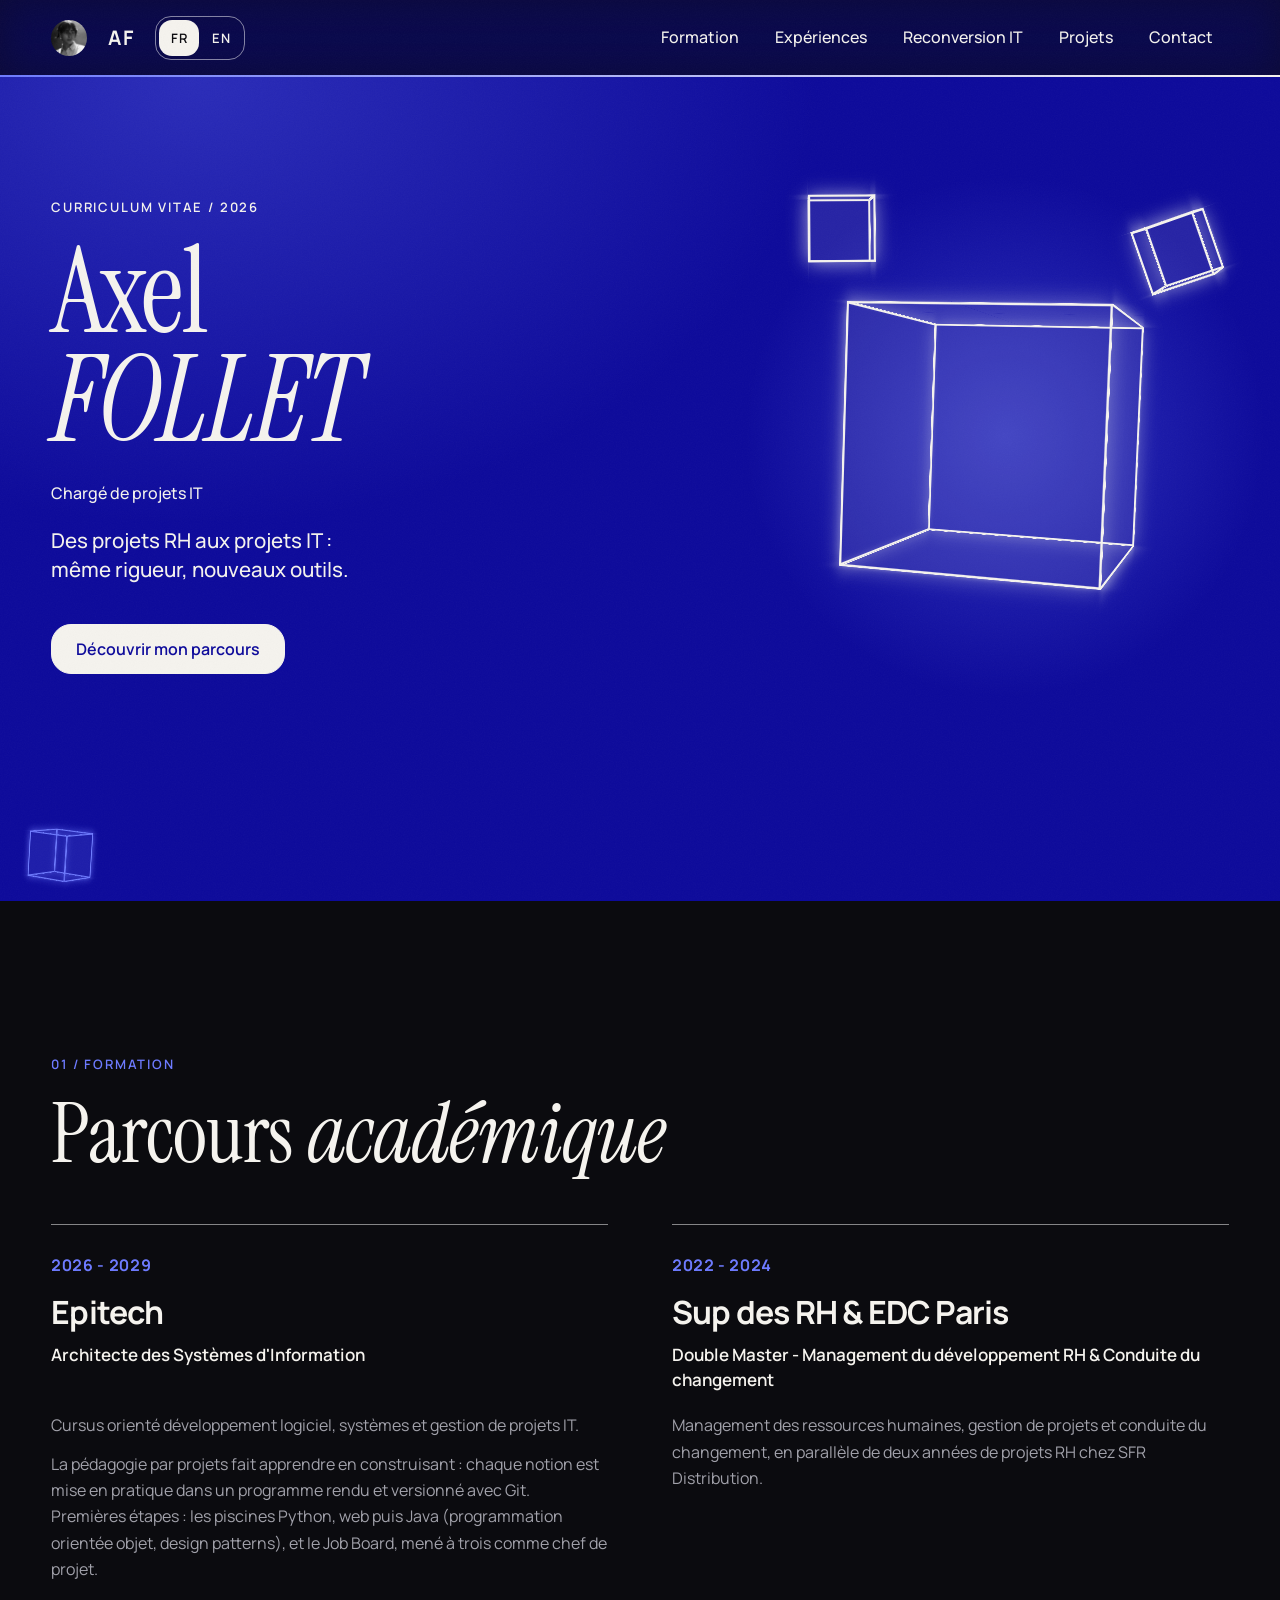
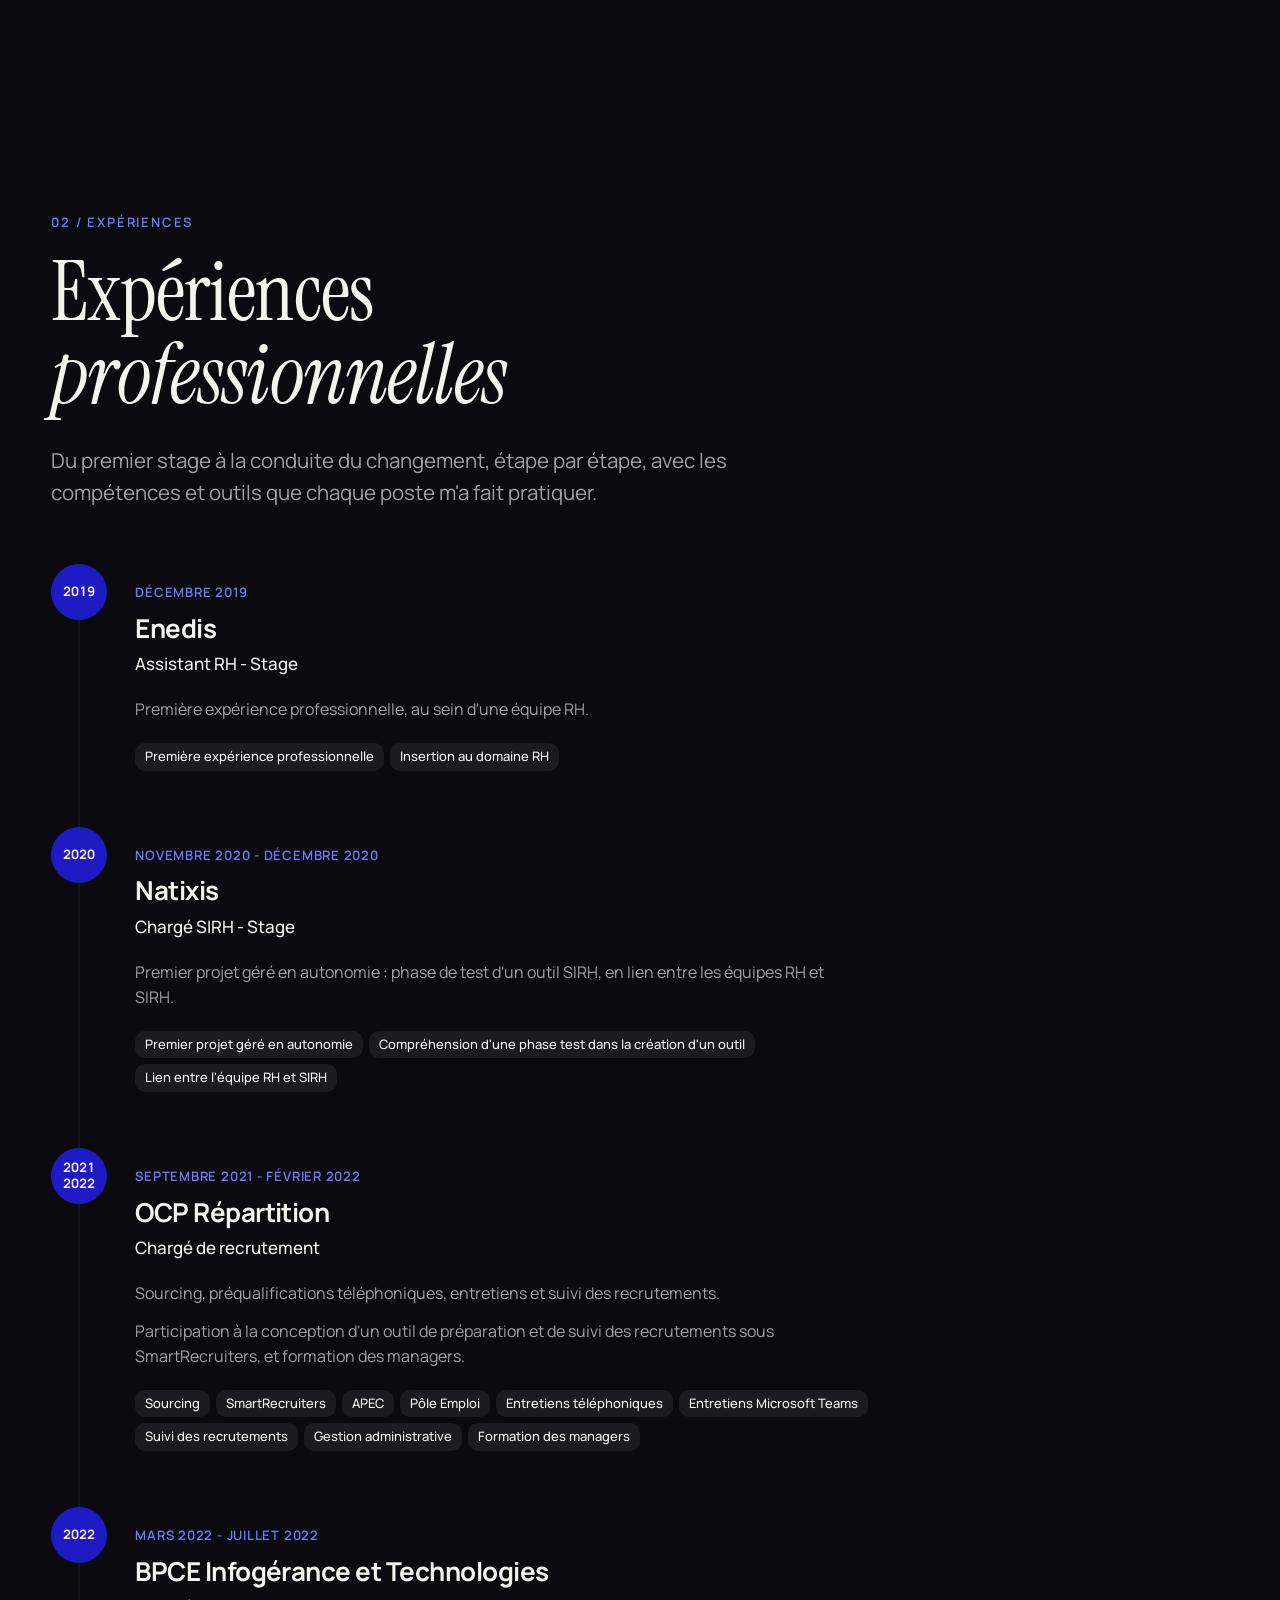
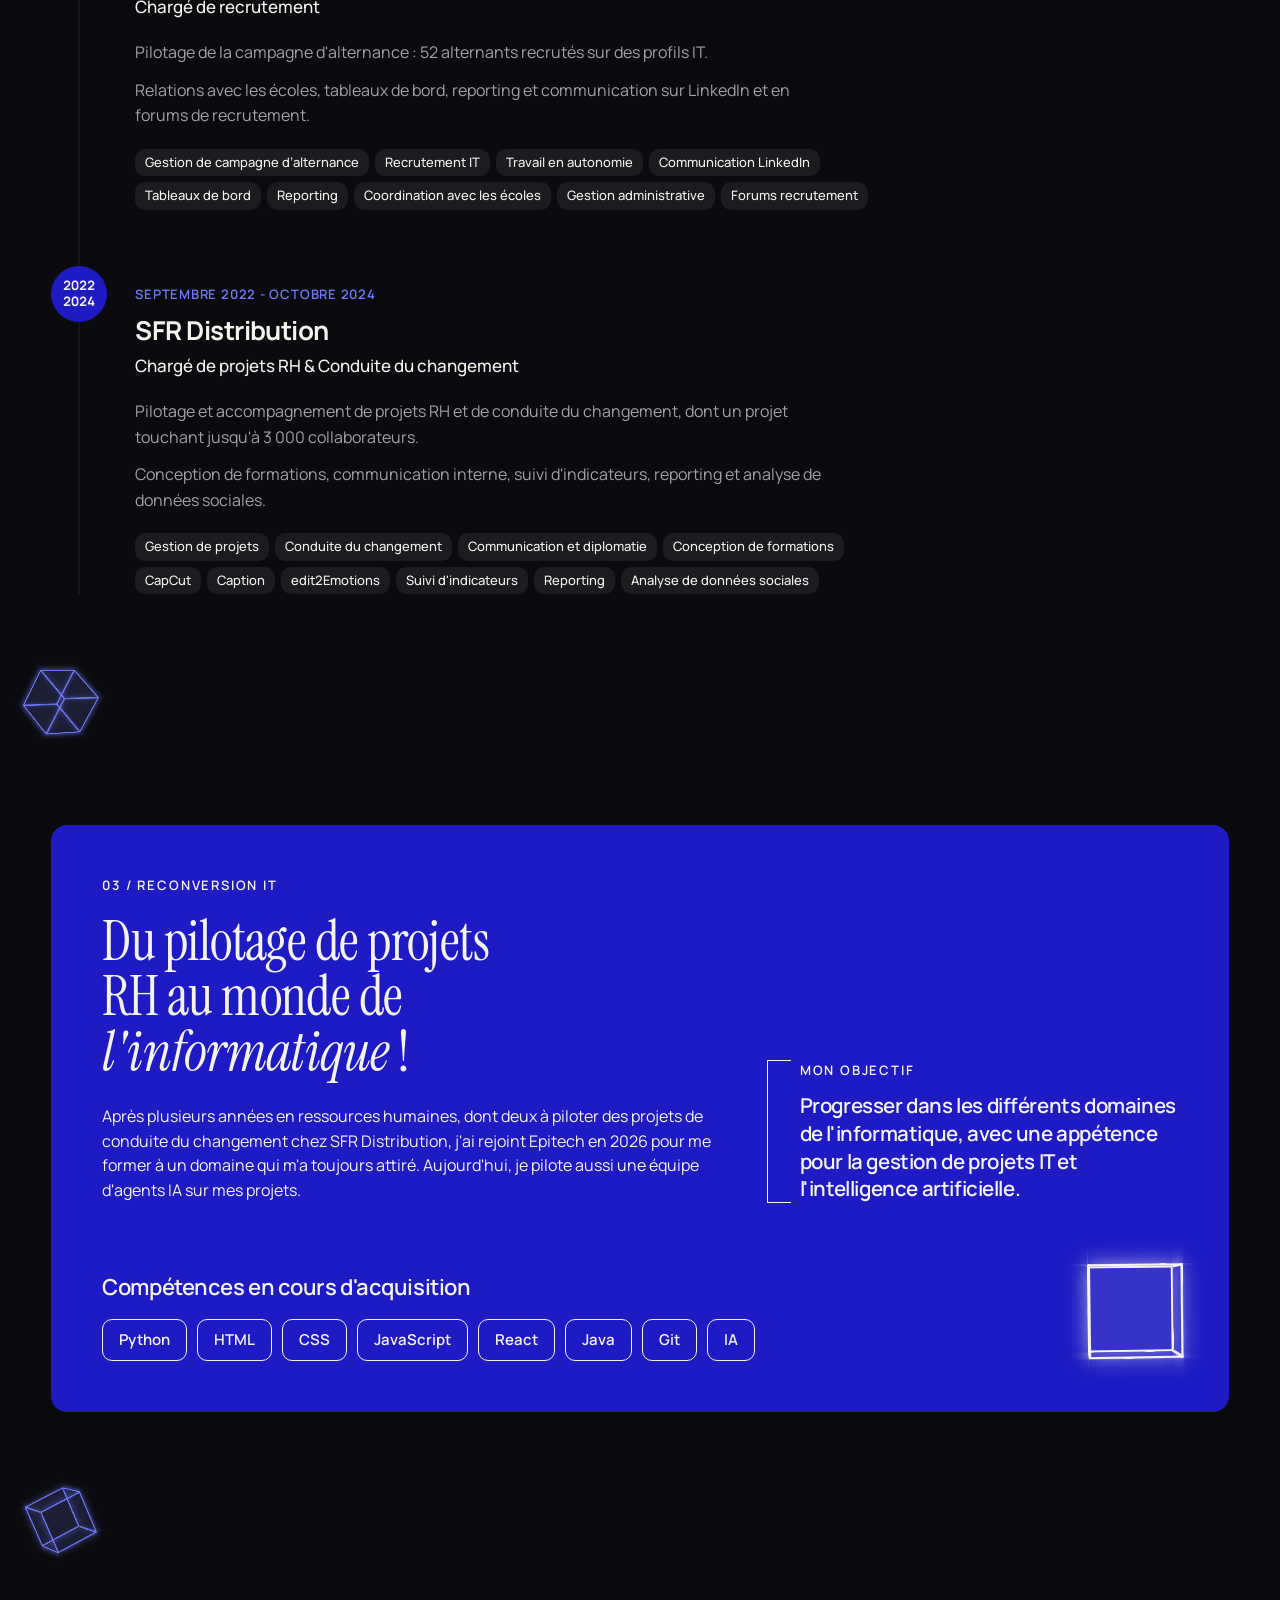
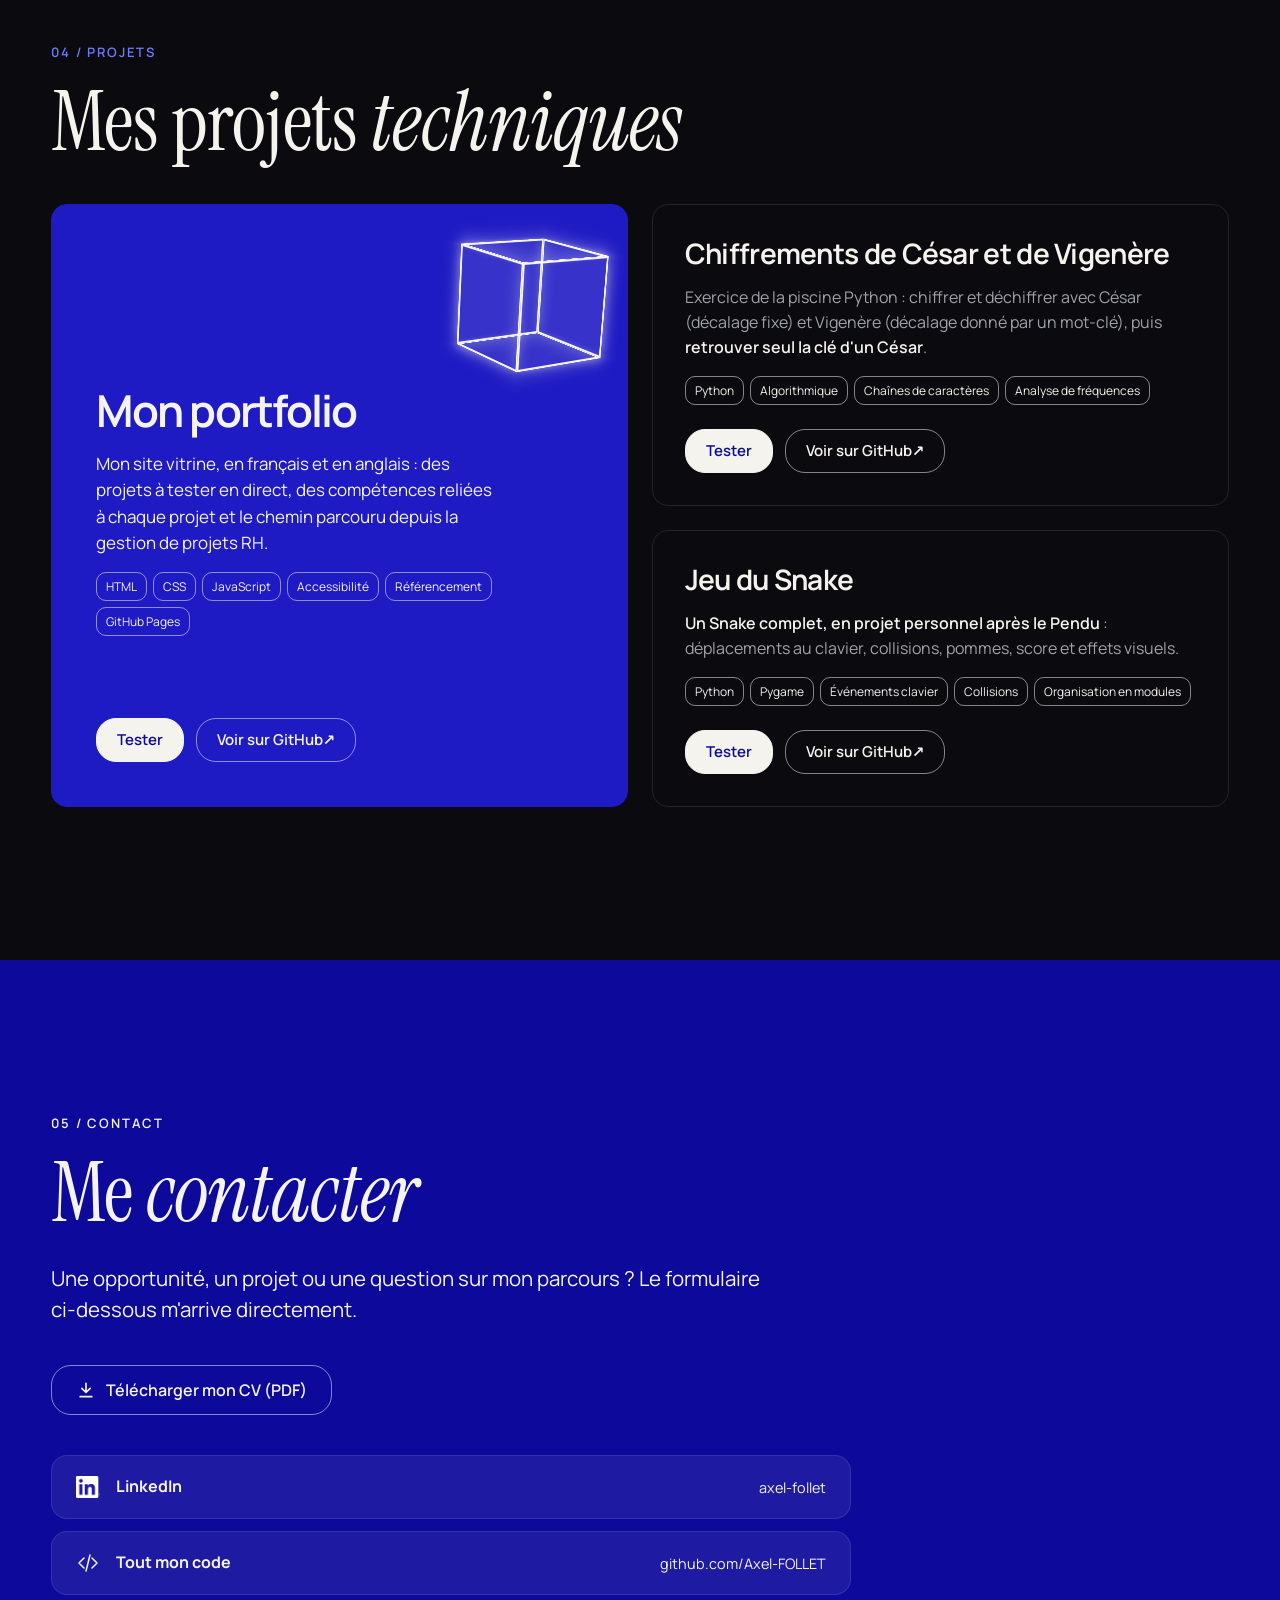
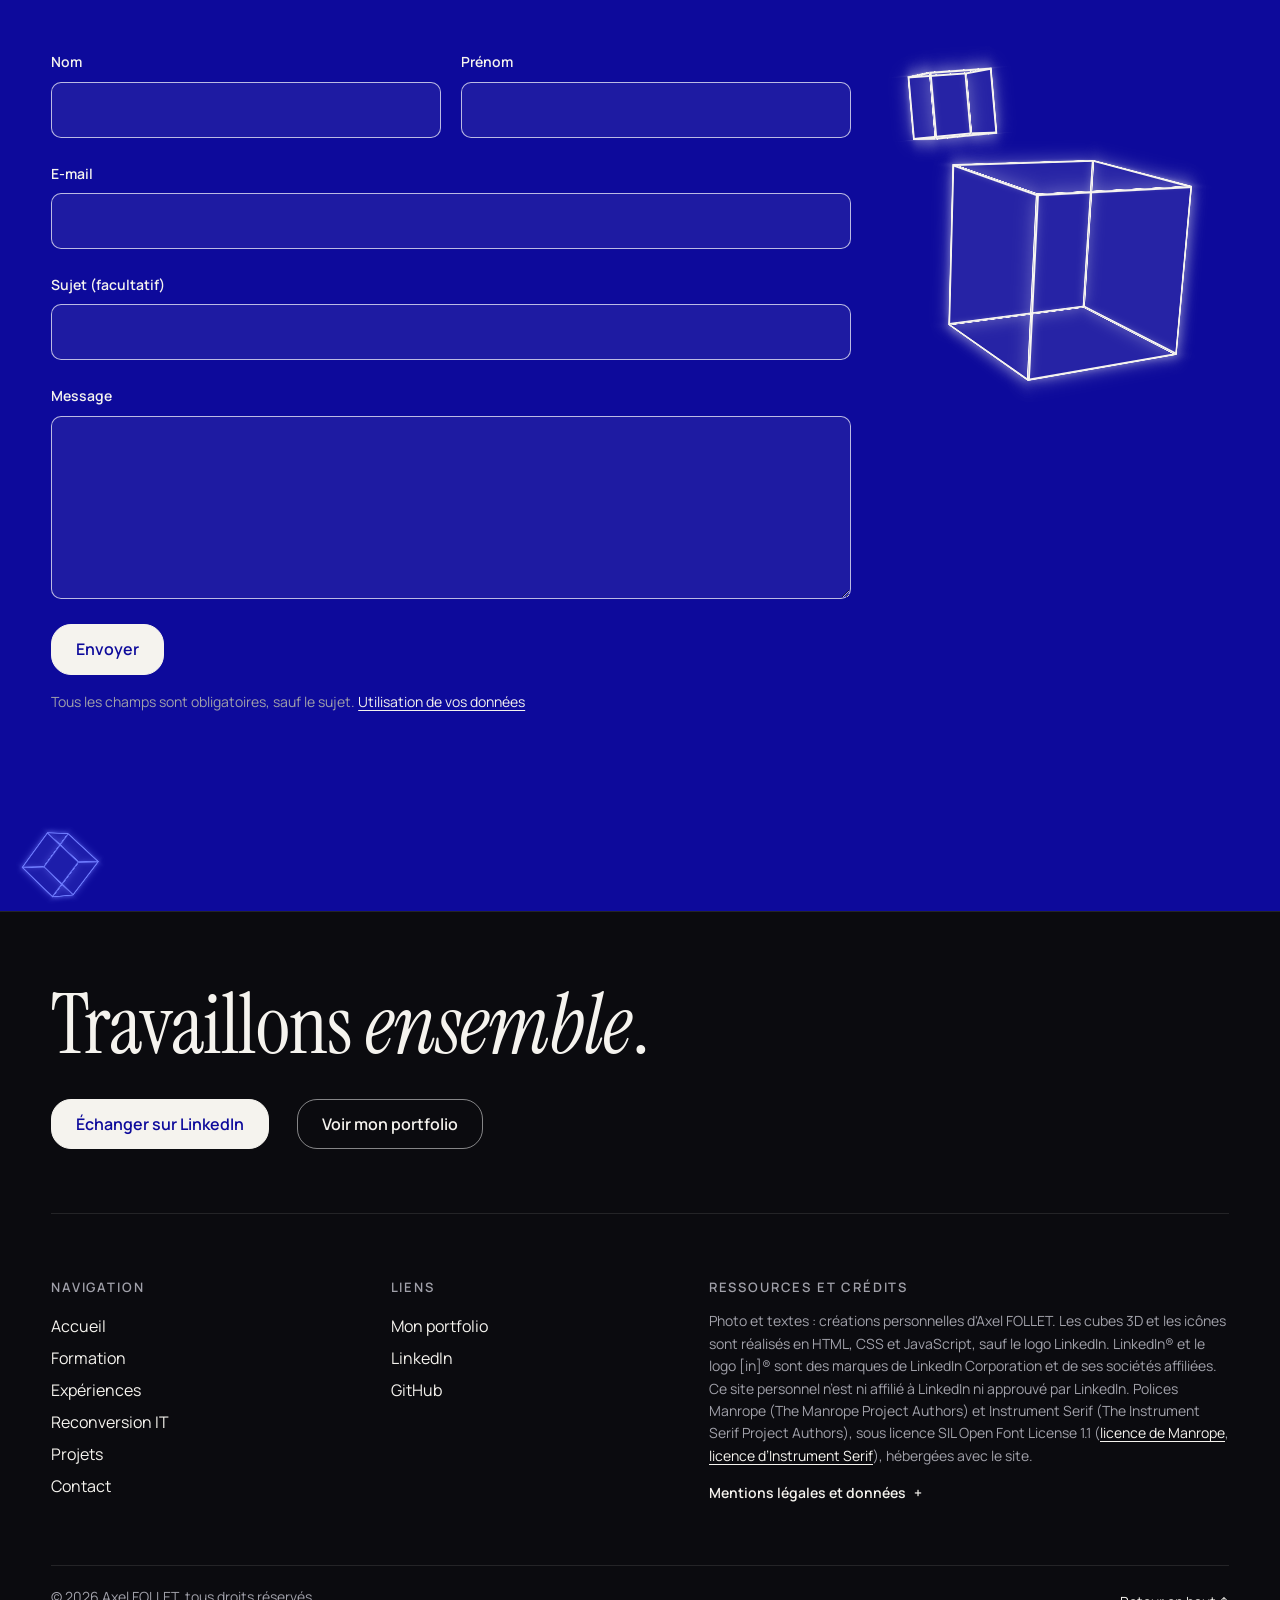
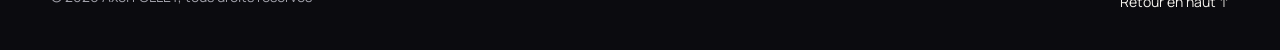
==== commit 42e043f0: "v3.4" ====
--- a/index.html
+++ b/index.html
@@ -52,6 +52,7 @@
     <link rel="stylesheet" href="css/responsive.css?v=fb9bdb3cc1be">
     <link rel="stylesheet" href="css/human-check.css?v=2898f0bcbe1a">
     <link rel="stylesheet" href="css/motion.css?v=497b42af2aa8">
+    <link rel="stylesheet" href="css/scroll.css?v=ff64b2182bd9">
     <!-- Modules importés par main.js, demandés tous ensemble au lieu d'être découverts niveau par niveau -->
     <link rel="modulepreload" href="js/modules/navigation.js">
     <link rel="modulepreload" href="js/modules/navigation-menu.js">
@@ -63,6 +64,7 @@
     <link rel="modulepreload" href="js/modules/cubes/update-cube.js">
     <link rel="modulepreload" href="js/modules/cubes/drag-cube.js">
     <link rel="modulepreload" href="js/modules/timeline.js">
+    <link rel="modulepreload" href="js/modules/scroll-motion.js">
     <link rel="modulepreload" href="js/modules/motion.js">
     <!-- blocking="render" : la page ne s'affiche qu'une fois le script exécuté, cubes compris -->
     <script type="module" src="js/main.js" blocking="render"></script>
@@ -445,9 +447,10 @@
 
                     <div class="career__story">
 
+                    <!-- Deux moitiés : chacune arrive de son côté au défilement (scroll.css) -->
                     <h2 id="reconversion-title">
-                        Du pilotage de projets RH
-                        au monde de <em>l'informatique</em>&nbsp;!
+                        <span class="career__half">Du pilotage de projets RH</span>
+                        <span class="career__half">au monde de <em>l'informatique</em>&nbsp;!</span>
                     </h2>
 
                     <p>
@@ -559,13 +562,13 @@
                             href="https://github.com/Axel-FOLLET/portfolio"
                             target="_blank"
                             rel="noopener noreferrer"
-                        >Voir sur GitHub<span class="visually-hidden"> : Mon portfolio (nouvel onglet)</span></a>
+                        >Voir sur GitHub<span class="visually-hidden">&nbsp;: Mon portfolio (nouvel onglet)</span></a>
                         <a
                             class="button button--primary project-card__action"
                             href="https://axel-follet.github.io/portfolio/"
                             target="_blank"
                             rel="noopener noreferrer"
-                        >Tester<span class="visually-hidden"> : Mon portfolio (nouvel onglet)</span></a>
+                        >Tester<span class="visually-hidden">&nbsp;: Mon portfolio (nouvel onglet)</span></a>
                     </div>
 
                 </article>
@@ -594,7 +597,7 @@
                             href="https://github.com/Axel-FOLLET/Axou/tree/main/03_algorithms/chiffrement"
                             target="_blank"
                             rel="noopener noreferrer"
-                        >Voir sur GitHub<span class="visually-hidden"> : Chiffrements de César et de Vigenère (nouvel onglet)</span></a>
+                        >Voir sur GitHub<span class="visually-hidden">&nbsp;: Chiffrements de César et de Vigenère (nouvel onglet)</span></a>
                         <a
                             class="button button--primary project-card__action"
                             href="https://axel-follet.github.io/portfolio/index.html#projects/cesar-vigenere"
@@ -633,7 +636,7 @@
                             href="https://github.com/Axel-FOLLET/Axou/tree/main/02_games/jeu_du_snake"
                             target="_blank"
                             rel="noopener noreferrer"
-                        >Voir sur GitHub<span class="visually-hidden"> : Jeu du Snake (nouvel onglet)</span></a>
+                        >Voir sur GitHub<span class="visually-hidden">&nbsp;: Jeu du Snake (nouvel onglet)</span></a>
                         <a
                             class="button button--primary project-card__action"
                             href="https://axel-follet.github.io/portfolio/index.html#projects/snake"
@@ -749,7 +752,7 @@
 
                         <button class="button button--primary" type="submit">Envoyer</button>
 
-                        <p class="form__notice">Tous les champs sont obligatoires, sauf le sujet.<a href="#donnees-formulaire">Utilisation de vos données</a></p>
+                        <p class="form__notice">Tous les champs sont obligatoires, sauf le sujet. <a href="#donnees-formulaire">Utilisation de vos données</a></p>
 
                         <!-- Message de confirmation ou d'erreur, lu par les lecteurs d'écran -->
                         <p class="form__status" id="form-status" role="status" aria-live="polite"></p>
@@ -820,7 +823,7 @@
             <div>
                 <p class="footer__title">Ressources et crédits</p>
                 <p class="footer__credits">
-                    Photo et textes&nbsp;: créations personnelles d'Axel FOLLET. Les cubes 3D et les icônes sont réalisés en HTML, CSS et JavaScript, sauf le logo LinkedIn. LinkedIn® et le logo [in]® sont des marques de LinkedIn Corporation et de ses sociétés affiliées. Ce site personnel n’est ni affilié à LinkedIn ni approuvé par LinkedIn. Police Manrope (The Manrope Project Authors), sous <a href="assets/fonts/OFL-Manrope.txt">licence SIL Open Font License 1.1</a>, hébergée avec le site.
+                    Photo et textes&nbsp;: créations personnelles d'Axel FOLLET. Les cubes 3D et les icônes sont réalisés en HTML, CSS et JavaScript, sauf le logo LinkedIn. LinkedIn® et le logo [in]® sont des marques de LinkedIn Corporation et de ses sociétés affiliées. Ce site personnel n’est ni affilié à LinkedIn ni approuvé par LinkedIn. Polices Manrope (The Manrope Project Authors) et Instrument Serif (The Instrument Serif Project Authors), sous licence SIL Open Font License 1.1 (<a href="assets/fonts/OFL-Manrope.txt">licence de Manrope</a>, <a href="assets/fonts/OFL-InstrumentSerif.txt">licence d’Instrument Serif</a>), hébergées avec le site.
                 </p>
                 <details class="footer__legal">
                     <summary class="footer__legal-toggle">Mentions légales et données</summary>
@@ -828,7 +831,7 @@
                     <p><strong>Hébergeur&nbsp;:</strong> GitHub, Inc. (GitHub Pages), 88 Colin P. Kelly Jr. Street, San Francisco, CA 94107, États-Unis, <a href="https://support.github.com/" target="_blank" rel="noopener noreferrer" hreflang="en">support.github.com</a>. Pour la sécurité, GitHub enregistre l'adresse IP des visiteurs.</p>
                     <p id="donnees-formulaire"><strong>Formulaire de contact&nbsp;:</strong> responsable du traitement, Axel FOLLET. Nom, prénom, e-mail et message sont obligatoires&nbsp;; le sujet est facultatif. Ces données servent uniquement à vous répondre, sur la base de l'intérêt légitime à traiter votre demande. Elles transitent par Formspree, Inc., aux États-Unis, qui les conserve selon sa <a href="https://formspree.io/legal/privacy-policy" target="_blank" rel="noopener noreferrer" hreflang="en">politique de confidentialité</a>, et sont supprimées 12 mois après notre dernier échange. Vous pouvez demander l'accès à vos données, leur rectification, leur effacement ou la limitation de leur traitement, ou vous y opposer, par le formulaire ou LinkedIn, et adresser une réclamation à la <a href="https://www.cnil.fr/fr/plaintes" target="_blank" rel="noopener noreferrer">CNIL</a>.</p>
                     <p><strong>Navigateur&nbsp;:</strong> aucun cookie ni mesure d'audience. Le site garde seulement sur votre appareil la réponse à la protection anti-robot du formulaire jusqu'à la fermeture de l'onglet.</p>
-                    <p><strong>Propriété intellectuelle&nbsp;:</strong> textes, photo, mise en page et code source © 2026 Axel FOLLET, tous droits réservés. Le code est public sur GitHub pour être lu&nbsp;; toute réutilisation demande mon accord. La police Manrope et le logo LinkedIn restent sous leurs propres licences et marques.</p>
+                    <p><strong>Propriété intellectuelle&nbsp;:</strong> textes, photo, mise en page et code source © 2026 Axel FOLLET, tous droits réservés. Le code est public sur GitHub pour être lu&nbsp;; toute réutilisation demande mon accord. Les polices Manrope et Instrument Serif et le logo LinkedIn restent sous leurs propres licences et marques.</p>
                 </details>
             </div>
 
@@ -840,6 +843,8 @@
             <a class="footer__top" href="#top">Retour en haut ↑</a>
         </div>
 
+
+
     </footer>
 
 </body>
--- a/css/scroll.css
+++ b/css/scroll.css
@@ -0,0 +1,490 @@
+/* -------------------- DÉFILEMENT LIÉ -------------------- */
+
+/*
+ * Même principe que le portfolio, en plus retenu : un CV doit rester lisible avant tout.
+ * Les animations suivent la position du défilement (en remontant, elles reviennent en arrière) ;
+ * le navigateur les calcule seul (animation-timeline), sans JavaScript ni écouteur de défilement.
+ * Un navigateur qui ne connaît pas animation-timeline ignore ce bloc : la page reste celle d'avant.
+ * En mouvement réduit, rien ne bouge.
+ */
+
+
+@media (prefers-reduced-motion: no-preference) {
+
+    /* -------------------- POSTES QUI GLISSENT -------------------- */
+
+    /*
+     * Quand le trait atteint un poste (timeline.js), sa carte arrive de plus loin sur la droite
+     * qu'avant (64 px au lieu de 24, experience.css) : le geste se voit davantage, la durée ne change pas.
+     */
+    .timeline--animated .timeline__content {
+        translate: 64px 0;
+    }
+
+
+    .timeline--animated .timeline__step--visible .timeline__content {
+        translate: none;
+    }
+
+
+    @supports (animation-timeline: scroll()) {
+
+        /* -------------------- BARRE DE PROGRESSION -------------------- */
+
+        /*
+         * Trait bleu sous l'en-tête collant : il se remplit de gauche à droite, de 0 à 100 % de la page.
+         * scale plutôt que width : le navigateur ne recalcule pas la mise en page à chaque image.
+         */
+        .header::after {
+            content: "";
+
+            position: absolute;
+            left: 0;
+            bottom: -1px;
+
+            width: 100%;
+            height: 2px;
+
+            background: linear-gradient(90deg, var(--blue-accent), var(--white));
+
+            transform-origin: 0 50%;
+
+            animation: scroll-progress linear both;
+            animation-timeline: scroll(root);
+        }
+
+
+        @keyframes scroll-progress {
+            from {
+                scale: 0 1;
+            }
+        }
+
+
+        /* -------------------- SECTION EN COURS DANS LE MENU -------------------- */
+
+        /*
+         * Sous le lien de la section affichée, un trait bleu se remplit pendant qu'on la lit, par-dessus le trait
+         * blanc qui glisse d'un lien à l'autre (motion.css). Chaque section donne sa traversée (view-timeline) ;
+         * timeline-scope la rend visible depuis l'en-tête, qui n'est pas dans la section.
+         * contain : de l'arrivée du haut de la section en haut de l'écran à celle de son bas en bas de l'écran.
+         * Hors de cette traversée, l'animation ne s'applique pas (fill: none) : le trait reste à zéro.
+         * Sur ordinateur seulement : sous 1 025 px, les liens sont dans le menu déroulant.
+         */
+        body {
+            timeline-scope: --read-formation, --read-experience, --read-reconversion, --read-projects, --read-contact;
+        }
+
+
+        #formation { view-timeline: --read-formation; }
+        #experience { view-timeline: --read-experience; }
+        #reconversion { view-timeline: --read-reconversion; }
+        #projects { view-timeline: --read-projects; }
+        #contact { view-timeline: --read-contact; }
+
+
+        @media (min-width: 1025px) {
+
+            .header__link::after {
+                content: "";
+
+                position: absolute;
+                right: 16px;
+                bottom: 8px;
+                left: 16px;
+
+                height: 2px;
+
+                background-color: var(--blue-accent);
+
+                transform-origin: 0 50%;
+
+                scale: 0 1;
+
+                pointer-events: none;
+
+                animation: section-read linear none;
+                animation-range: contain 0% contain 100%;
+            }
+
+
+            .header__link[href="#formation"]::after { animation-timeline: --read-formation; }
+            .header__link[href="#experience"]::after { animation-timeline: --read-experience; }
+            .header__link[href="#reconversion"]::after { animation-timeline: --read-reconversion; }
+            .header__link[href="#projects"]::after { animation-timeline: --read-projects; }
+            .header__link[href="#contact"]::after { animation-timeline: --read-contact; }
+
+        }
+
+
+        @keyframes section-read {
+            from {
+                scale: 0 1;
+            }
+
+            to {
+                scale: 1 1;
+            }
+        }
+
+
+        /* -------------------- ACCUEIL EN PROFONDEUR -------------------- */
+
+        /*
+         * Le mouvement du portfolio, à moitié moins ample : le texte recule doucement,
+         * les cubes montent un peu plus vite que la page en tournant à peine, la lueur s'éteint.
+         * Sous 1 024 px, les cubes sont sous le texte : seul le texte monte un peu, les cubes tournent sur place.
+         * overflow-x: clip : la lueur agrandie dépasserait à droite et élargirait la page (défilement horizontal).
+         */
+        .hero {
+            overflow-x: clip;
+
+            --hero-text-shift: 11svh;
+            --hero-visual-shift: -9svh;
+        }
+
+
+        @media (max-width: 1024px) {
+
+            .hero {
+                --hero-text-shift: -4svh;
+                --hero-visual-shift: 0;
+            }
+
+        }
+
+
+        .hero__text {
+            transform-origin: 0 50%;
+
+            animation: hero-text-depth linear both;
+            animation-timeline: scroll(root);
+            animation-range: 0 90svh;
+        }
+
+
+        @keyframes hero-text-depth {
+            to {
+                opacity: 0.25;
+                translate: 0 var(--hero-text-shift);
+                scale: 0.96;
+            }
+        }
+
+
+        .hero__visual {
+            animation: hero-visual-depth linear both;
+            animation-timeline: scroll(root);
+            animation-range: 0 100svh;
+        }
+
+
+        @keyframes hero-visual-depth {
+            to {
+                translate: 0 var(--hero-visual-shift);
+                rotate: -5deg;
+                scale: 1.06;
+            }
+        }
+
+
+        .hero__visual::before {
+            animation: hero-glow-depth linear both;
+            animation-timeline: scroll(root);
+            animation-range: 0 80svh;
+        }
+
+
+        @keyframes hero-glow-depth {
+            to {
+                opacity: 0;
+                scale: 1.4;
+            }
+        }
+
+
+        /* -------------------- OUVERTURE DES SECTIONS -------------------- */
+
+        /*
+         * La première section sombre après le bleu s'ouvre jusqu'aux bords pendant que son haut monte
+         * du bas de l'écran à son cinquième supérieur (entry 0 % à 80 %) ; la dernière avant le contact
+         * se referme de la même façon en partant. Côtés et arrondis restent légers : le geste se voit, sans distraire.
+         * backwards et forwards seulement : hors de ces moments, clip-path redevient none ;
+         * un inset(0) gardé couperait pour toujours ce qui dépasse de la section.
+         * min(2.5vw, 32px) reste sous la marge des sections (--gutter, au moins 4vw) : le texte n'est jamais rogné.
+         */
+        :is(.hero, .section:not(.section--dark)) + .section--dark {
+            animation: section-open linear backwards;
+            animation-timeline: view();
+            animation-range: entry 0% entry 80%;
+        }
+
+
+        @keyframes section-open {
+            from {
+                clip-path: inset(0 min(2.5vw, 32px) round 32px 32px 0 0);
+            }
+
+            to {
+                clip-path: inset(0 round 0);
+            }
+        }
+
+
+        .section--dark:has(+ .section:not(.section--dark)) {
+            animation: section-close linear forwards;
+            animation-timeline: view();
+            animation-range: exit 0% exit 80%;
+        }
+
+
+        @keyframes section-close {
+            from {
+                clip-path: inset(0 round 0);
+            }
+
+            to {
+                clip-path: inset(0 min(2.5vw, 32px) round 0 0 32px 32px);
+            }
+        }
+
+
+        /* -------------------- TEXTE QUI S'ALLUME -------------------- */
+
+        /*
+         * Les mots des introductions (rangés par scroll-motion.js) passent du gris au plein éclat l'un après l'autre,
+         * pendant que le texte monte du bas de l'écran vers son milieu.
+         * --p (de 0 à 1) est la place du mot dans le texte ; la traversée est mesurée sur le paragraphe (--lit).
+         * Départ moins pâle que sur le portfolio : le texte reste lisible même avant d'être allumé.
+         */
+        .lit-text {
+            view-timeline: --lit;
+        }
+
+
+        .lit-word {
+            animation: word-lit linear both;
+            animation-timeline: --lit;
+            animation-range: cover calc(12% + var(--p, 0) * 30%) cover calc(18% + var(--p, 0) * 30%);
+        }
+
+
+        @keyframes word-lit {
+            from {
+                opacity: 0.3;
+            }
+        }
+
+
+        /* -------------------- FORMATION -------------------- */
+
+        /*
+         * Les deux cartes arrivent chacune de son côté, légèrement penchées, et se posent côte à côte
+         * pendant que la liste monte à l'écran. Sur téléphone, empilées, elles arrivent aussi de chaque côté.
+         * overflow-x: clip sur la section : les cartes encore dehors n'élargissent pas la page.
+         */
+        #formation {
+            overflow-x: clip;
+        }
+
+
+        .education__list {
+            view-timeline: --education;
+        }
+
+
+        .education__card {
+            animation: education-in cubic-bezier(0.3, 0.7, 0.3, 1) both;
+            animation-timeline: --education;
+            animation-range: entry 0% cover 40%;
+        }
+
+
+        .education__card:nth-child(odd) {
+            --from-x: -24vw;
+            --from-r: -4deg;
+        }
+
+
+        .education__card:nth-child(even) {
+            --from-x: 24vw;
+            --from-r: 4deg;
+        }
+
+
+        @keyframes education-in {
+            from {
+                opacity: 0;
+                translate: var(--from-x) 6vh;
+                rotate: var(--from-r);
+            }
+        }
+
+
+        /* -------------------- PROJETS -------------------- */
+
+        /*
+         * Les trois cartes montent l'une après l'autre et se rangent dans la grille :
+         * la grande carte d'abord, puis les deux de droite, chacune un peu plus tard (--rank).
+         */
+        .projects__grid {
+            view-timeline: --projects;
+        }
+
+
+        .projects__grid .project-card {
+            animation: project-in cubic-bezier(0.3, 0.7, 0.3, 1) both;
+            animation-timeline: --projects;
+            animation-range: entry calc(var(--rank, 0) * 15%) cover calc(30% + var(--rank, 0) * 6%);
+        }
+
+
+        .projects__grid .project-card:nth-child(2) { --rank: 1; }
+        .projects__grid .project-card:nth-child(3) { --rank: 2; }
+
+
+        @keyframes project-in {
+            from {
+                opacity: 0;
+                translate: 0 18vh;
+                scale: 0.92;
+            }
+        }
+
+
+        /* -------------------- TITRE DE LA RECONVERSION -------------------- */
+
+        /*
+         * Le titre se coupe en deux : « Du pilotage de projets RH » arrive par la gauche,
+         * « au monde de l'informatique ! » par la droite, et les deux moitiés se rejoignent pendant que le titre monte à l'écran.
+         * Les mots sont dans les masques de motion.js ; translate n'agit pas sur un span en ligne,
+         * d'où inline-block, qui ne change ni la coupure des lignes ni la mise en page.
+         * overflow-x: clip sur la section : les moitiés encore dehors n'élargissent pas la page.
+         */
+        #reconversion {
+            overflow-x: clip;
+        }
+
+
+        #reconversion-title {
+            view-timeline: --career-title;
+        }
+
+
+        .career__half .motion-intro__mask {
+            display: inline-block;
+
+            animation: half-join cubic-bezier(0.3, 0.7, 0.3, 1) both;
+            animation-timeline: --career-title;
+            animation-range: entry 0% cover 45%;
+        }
+
+
+        .career__half:first-child { --from-x: -20vw; }
+        .career__half:last-child { --from-x: 20vw; }
+
+
+        @keyframes half-join {
+            from {
+                opacity: 0;
+                translate: var(--from-x) 0;
+            }
+        }
+
+
+        /* -------------------- OBJECTIF TRACÉ -------------------- */
+
+        /*
+         * Le cadre de l'objectif se dessine trait par trait pendant qu'on lit le parcours : le filet descend,
+         * puis ses deux branches partent vers la droite ; l'étiquette et le texte s'allument ensuite.
+         * Le filet de career.css devient transparent : ::before le redessine à sa place, ::after porte les branches,
+         * plus courtes que la marge du texte pour ne jamais le toucher.
+         */
+        .career__goal {
+            position: relative;
+
+            border-left-color: transparent;
+
+            view-timeline: --goal;
+        }
+
+
+        .career__goal::before,
+        .career__goal::after {
+            content: "";
+
+            position: absolute;
+            top: 0;
+            bottom: 0;
+            left: -1px;
+
+            pointer-events: none;
+        }
+
+
+        .career__goal::before {
+            width: 1px;
+
+            background-color: var(--white);
+
+            transform-origin: 50% 0;
+
+            animation: goal-line linear both;
+            animation-timeline: --goal;
+            animation-range: entry 60% cover 40%;
+        }
+
+
+        .career__goal::after {
+            width: 24px;
+
+            border-block: 1px solid var(--white);
+
+            transform-origin: 0 50%;
+
+            animation: goal-arms linear both;
+            animation-timeline: --goal;
+            animation-range: cover 40% cover 48%;
+        }
+
+
+        @media (max-width: 767px) {
+
+            .career__goal::after {
+                width: 12px;
+            }
+
+        }
+
+
+        @keyframes goal-line {
+            from {
+                scale: 1 0;
+            }
+        }
+
+
+        @keyframes goal-arms {
+            from {
+                scale: 0 1;
+            }
+        }
+
+
+        .career__goal-label,
+        .career__goal-text {
+            animation: goal-lit linear both;
+            animation-timeline: --goal;
+            animation-range: cover 44% cover 54%;
+        }
+
+
+        @keyframes goal-lit {
+            from {
+                opacity: 0.3;
+            }
+        }
+
+    }
+
+}
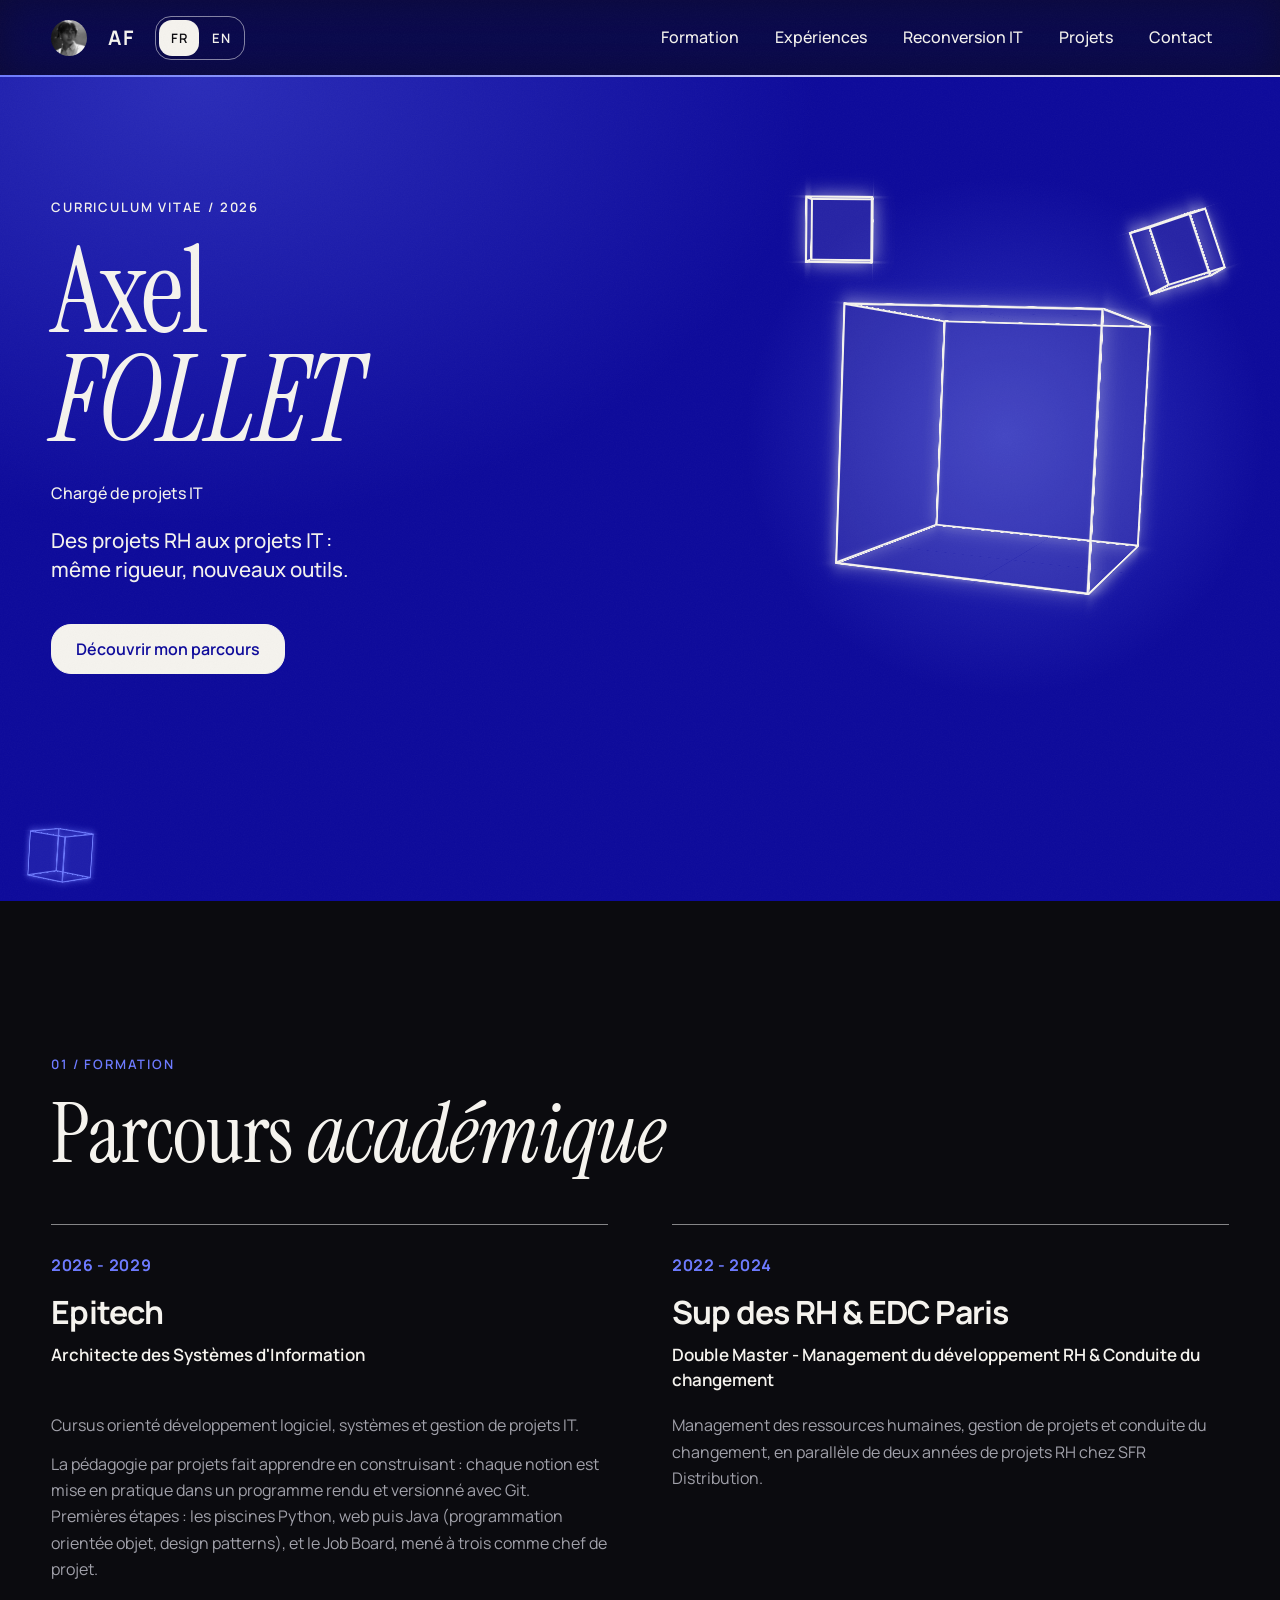
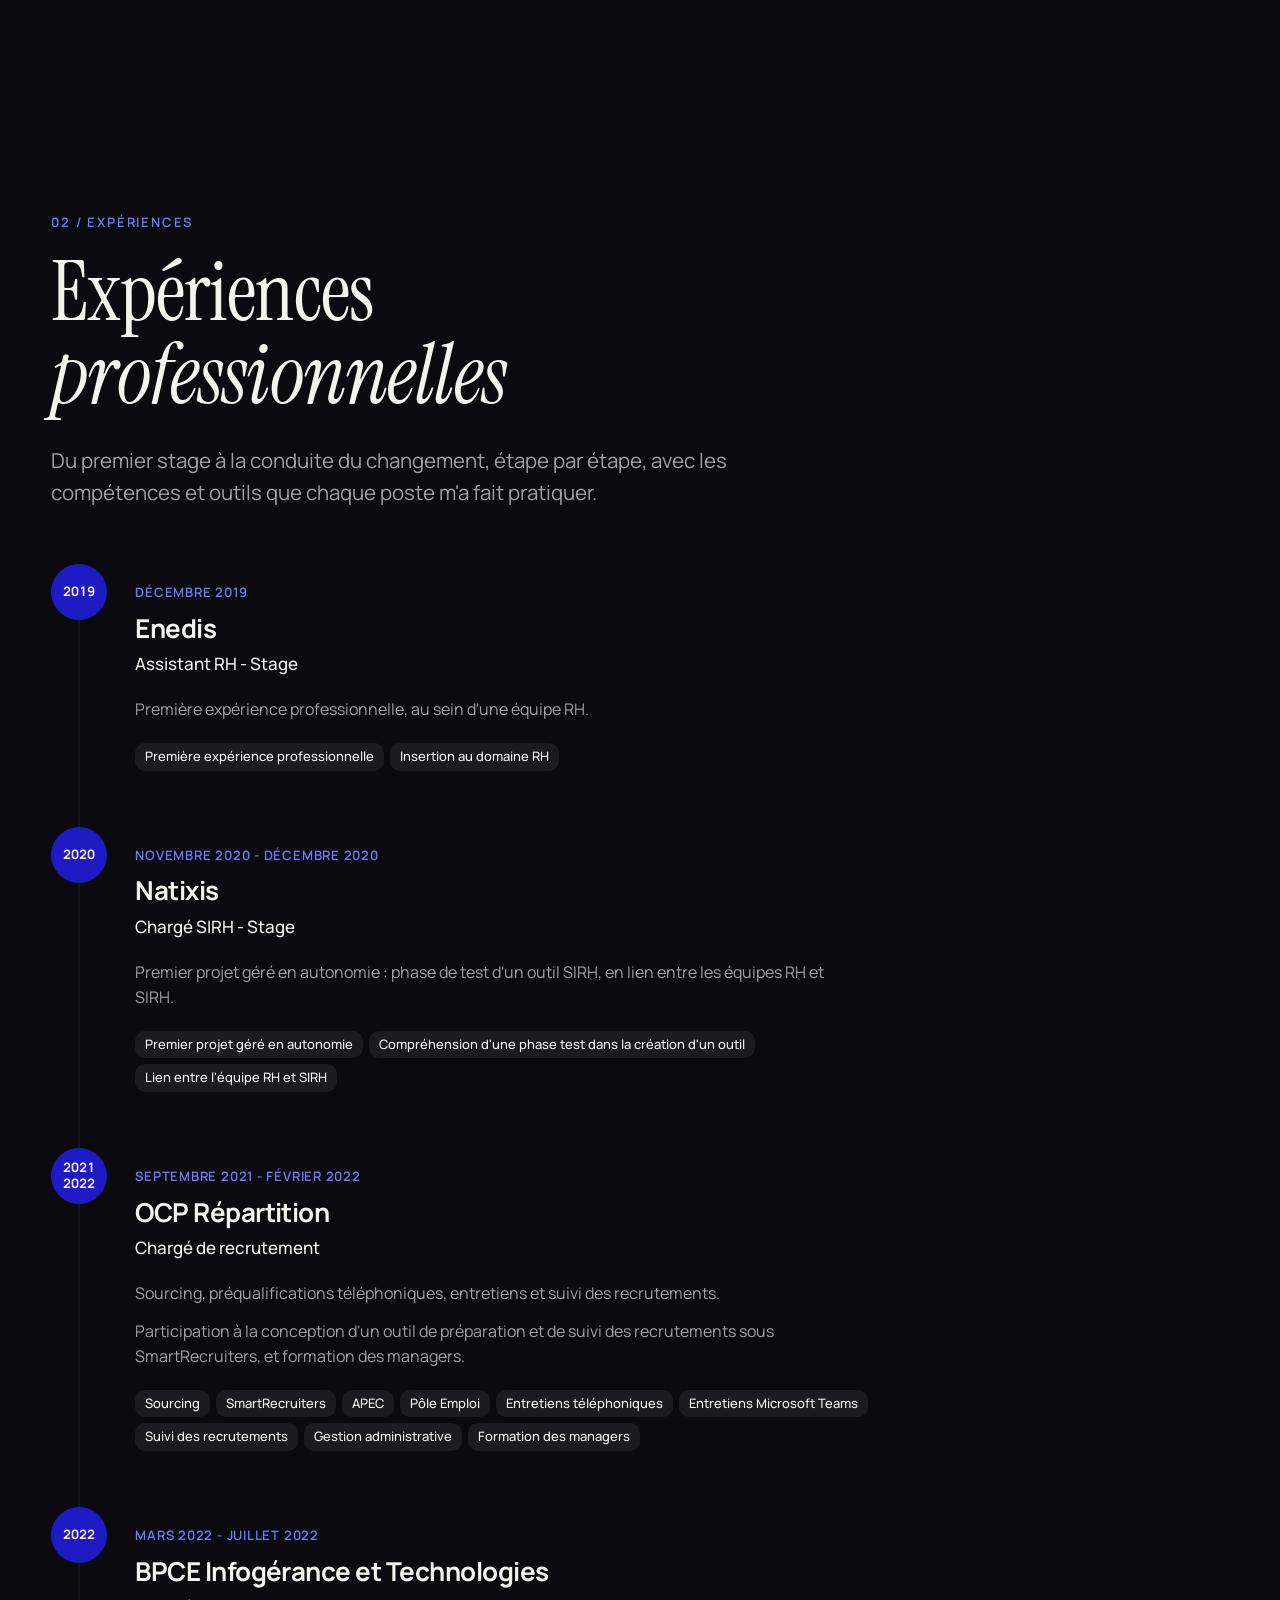
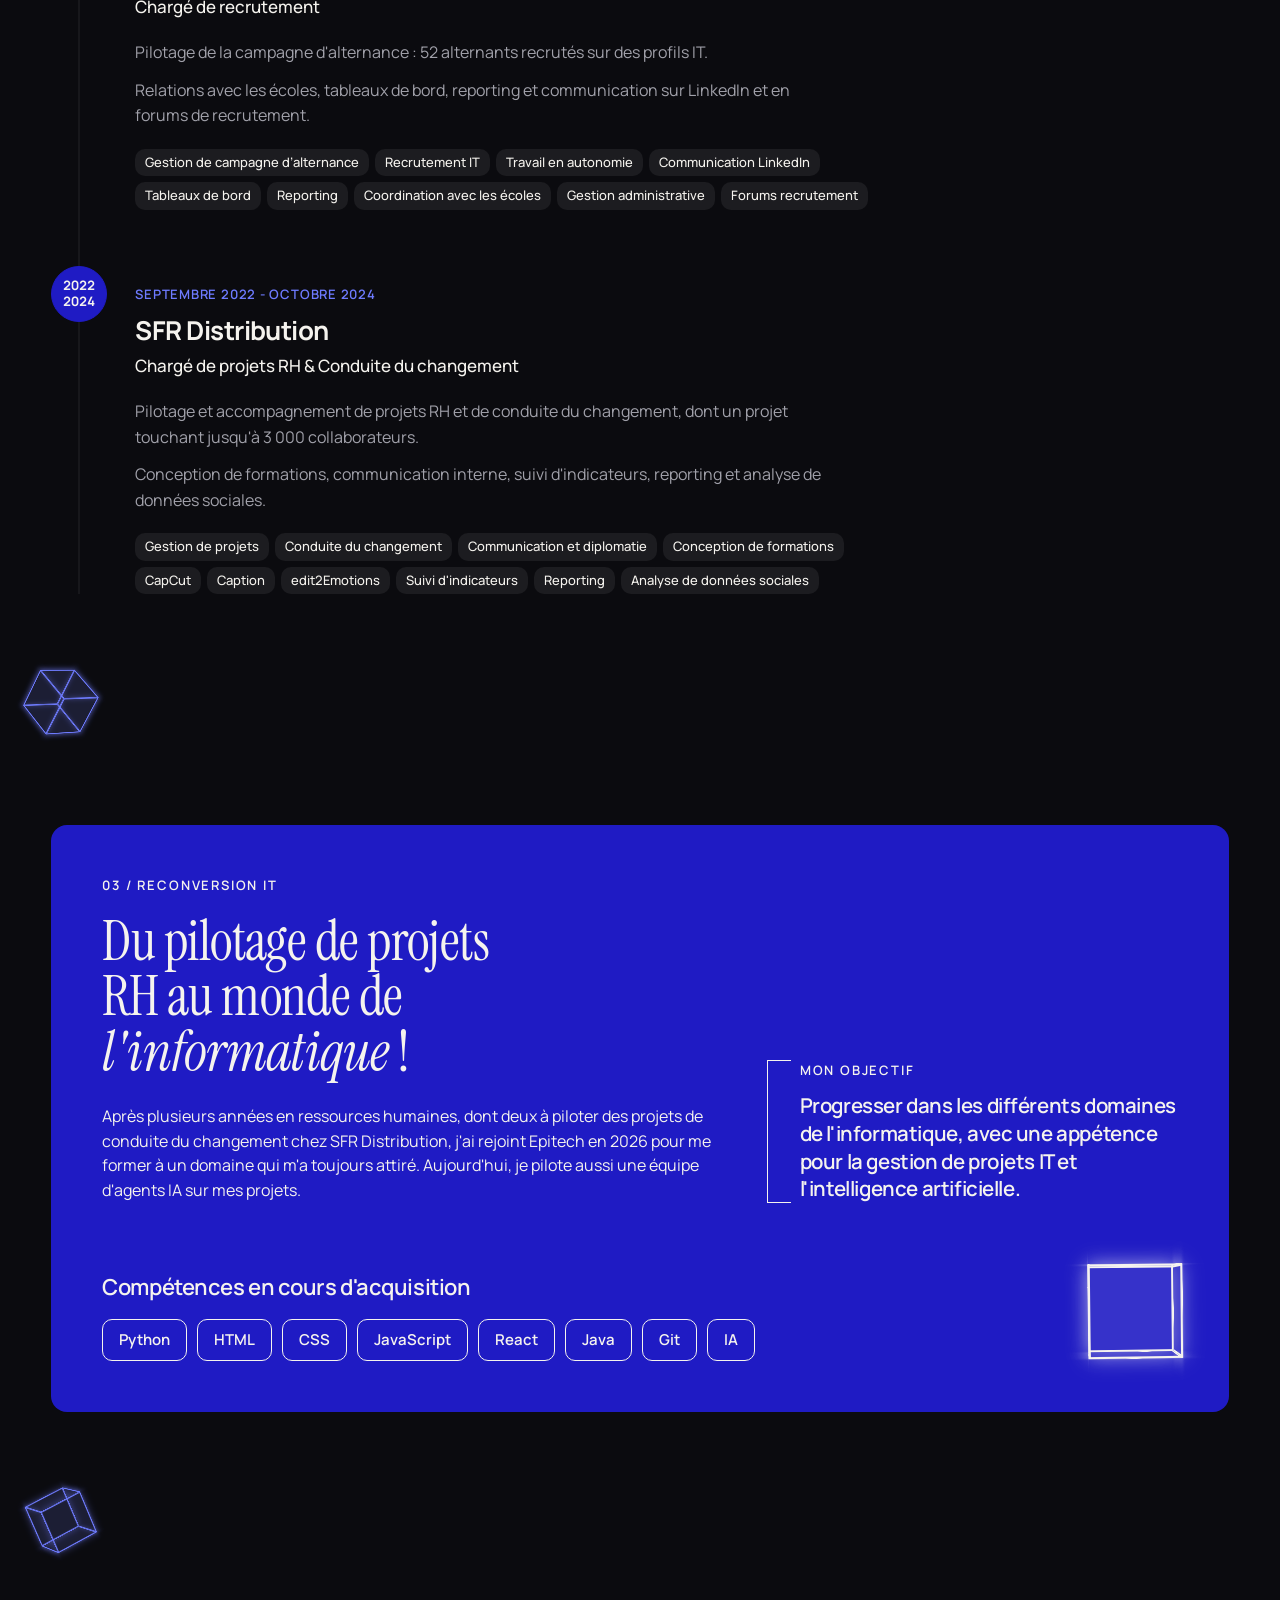
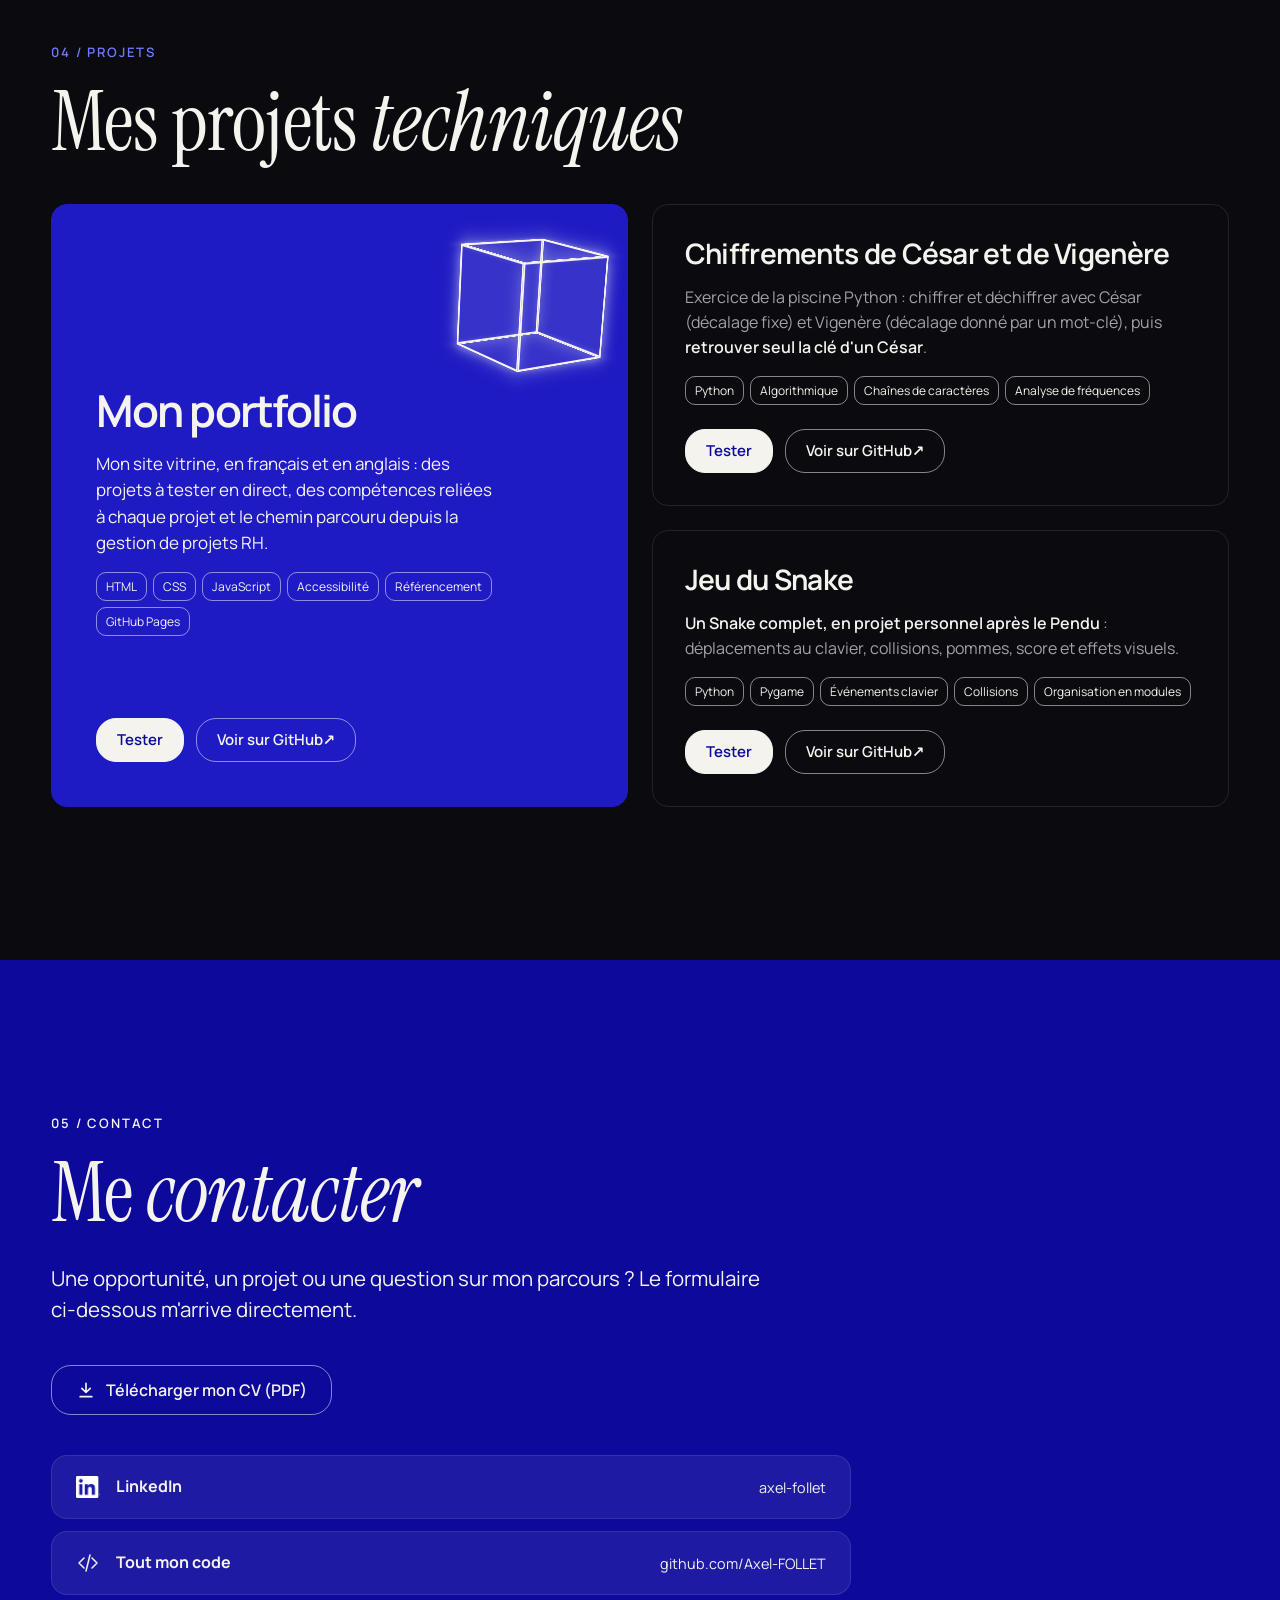
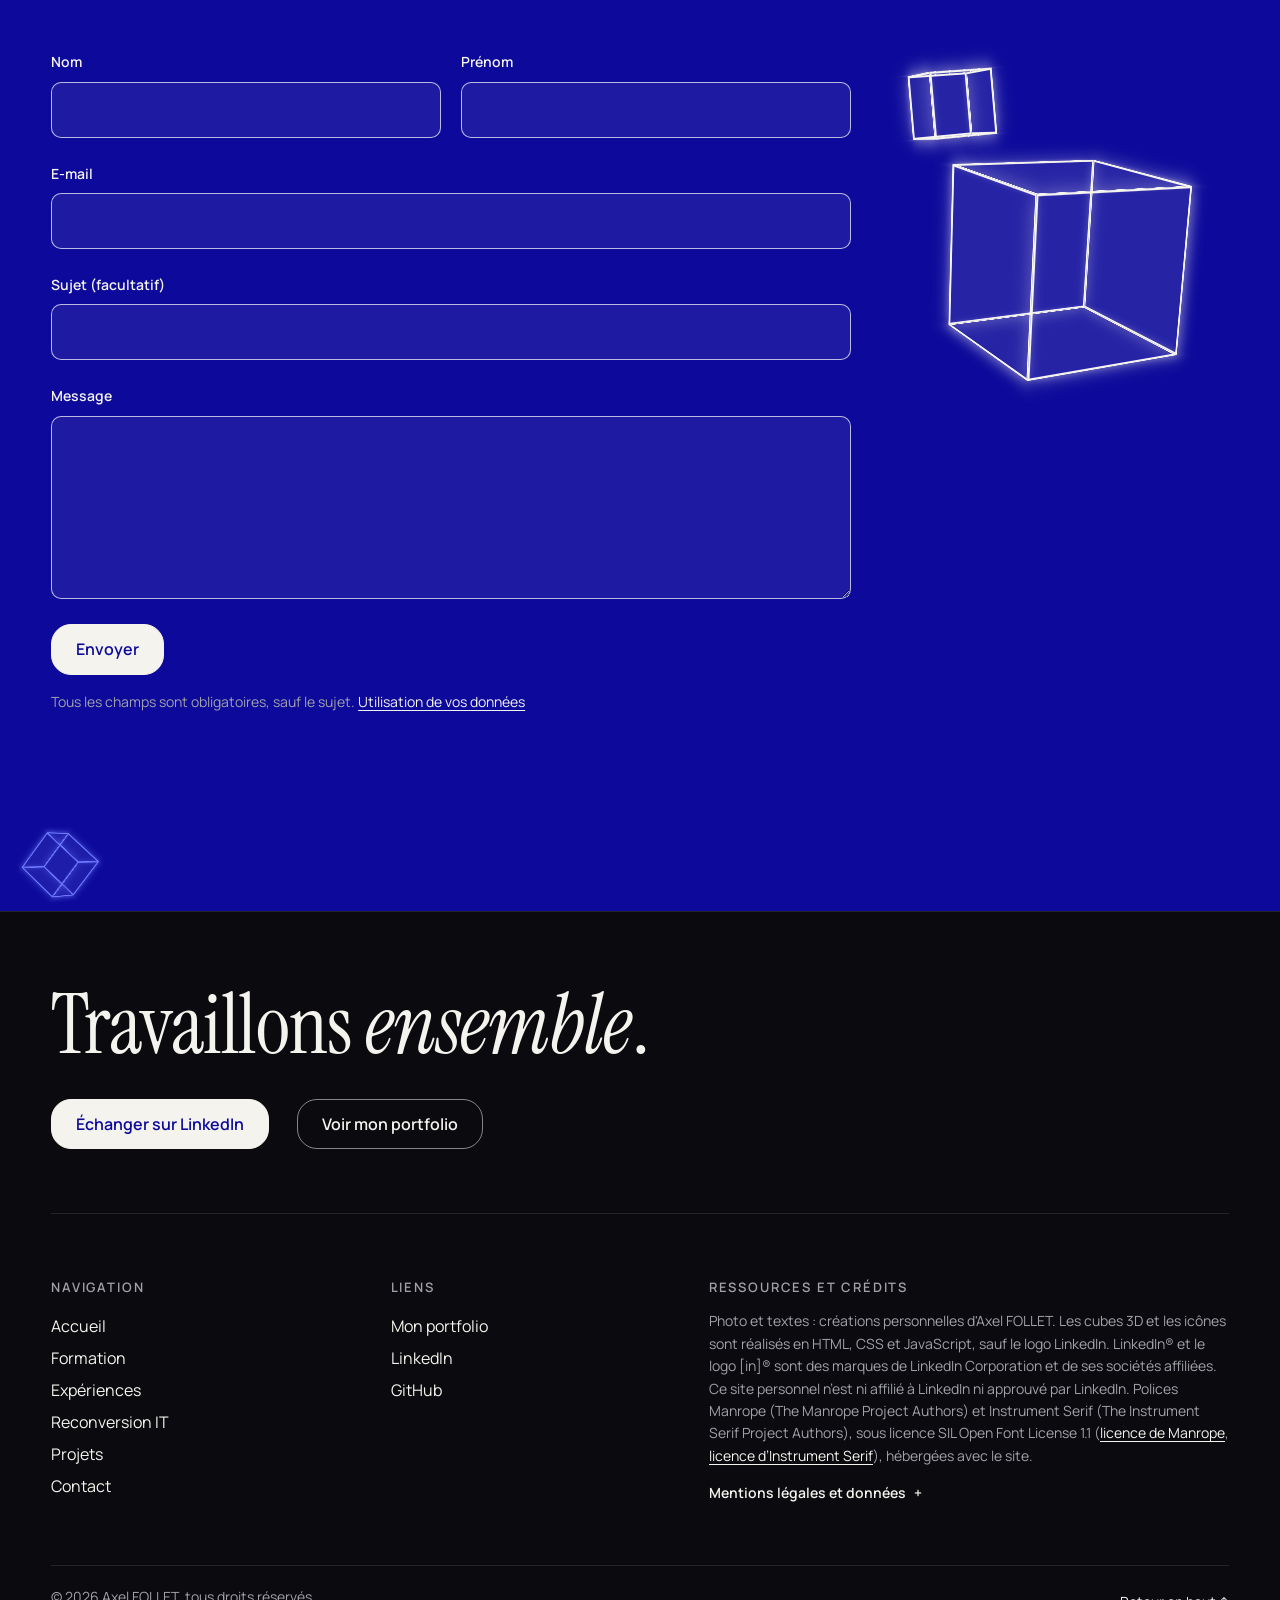
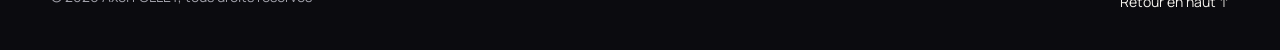
==== commit 93e57af8: "v3.6" ====
--- a/index.html
+++ b/index.html
@@ -52,7 +52,7 @@
     <link rel="stylesheet" href="css/responsive.css?v=fb9bdb3cc1be">
     <link rel="stylesheet" href="css/human-check.css?v=2898f0bcbe1a">
     <link rel="stylesheet" href="css/motion.css?v=497b42af2aa8">
-    <link rel="stylesheet" href="css/scroll.css?v=ff64b2182bd9">
+    <link rel="stylesheet" href="css/scroll.css?v=e44772963ed0">
     <!-- Modules importés par main.js, demandés tous ensemble au lieu d'être découverts niveau par niveau -->
     <link rel="modulepreload" href="js/modules/navigation.js">
     <link rel="modulepreload" href="js/modules/navigation-menu.js">
--- a/css/scroll.css
+++ b/css/scroll.css
@@ -29,6 +29,19 @@
 
     @supports (animation-timeline: scroll()) {
 
+        /* -------------------- DISPENSE DE reveal.js -------------------- */
+
+        /*
+         * Les entrées ci-dessous partent dès que leur bloc touche le bas de l'écran ; reveal.js ne l'affiche
+         * qu'à 10 % plus haut, puis en fondu : le début de l'entrée se jouerait sur un bloc encore invisible
+         * (jusqu'à un quart de l'animation, mesuré). Ces blocs restent donc affichés et laissent l'entrée jouer seule.
+         */
+        .reveal:is(.lit-text, :has(.lit-text, .education__card, .project-card)) {
+            opacity: 1;
+            translate: none;
+        }
+
+
         /* -------------------- BARRE DE PROGRESSION -------------------- */
 
         /*
